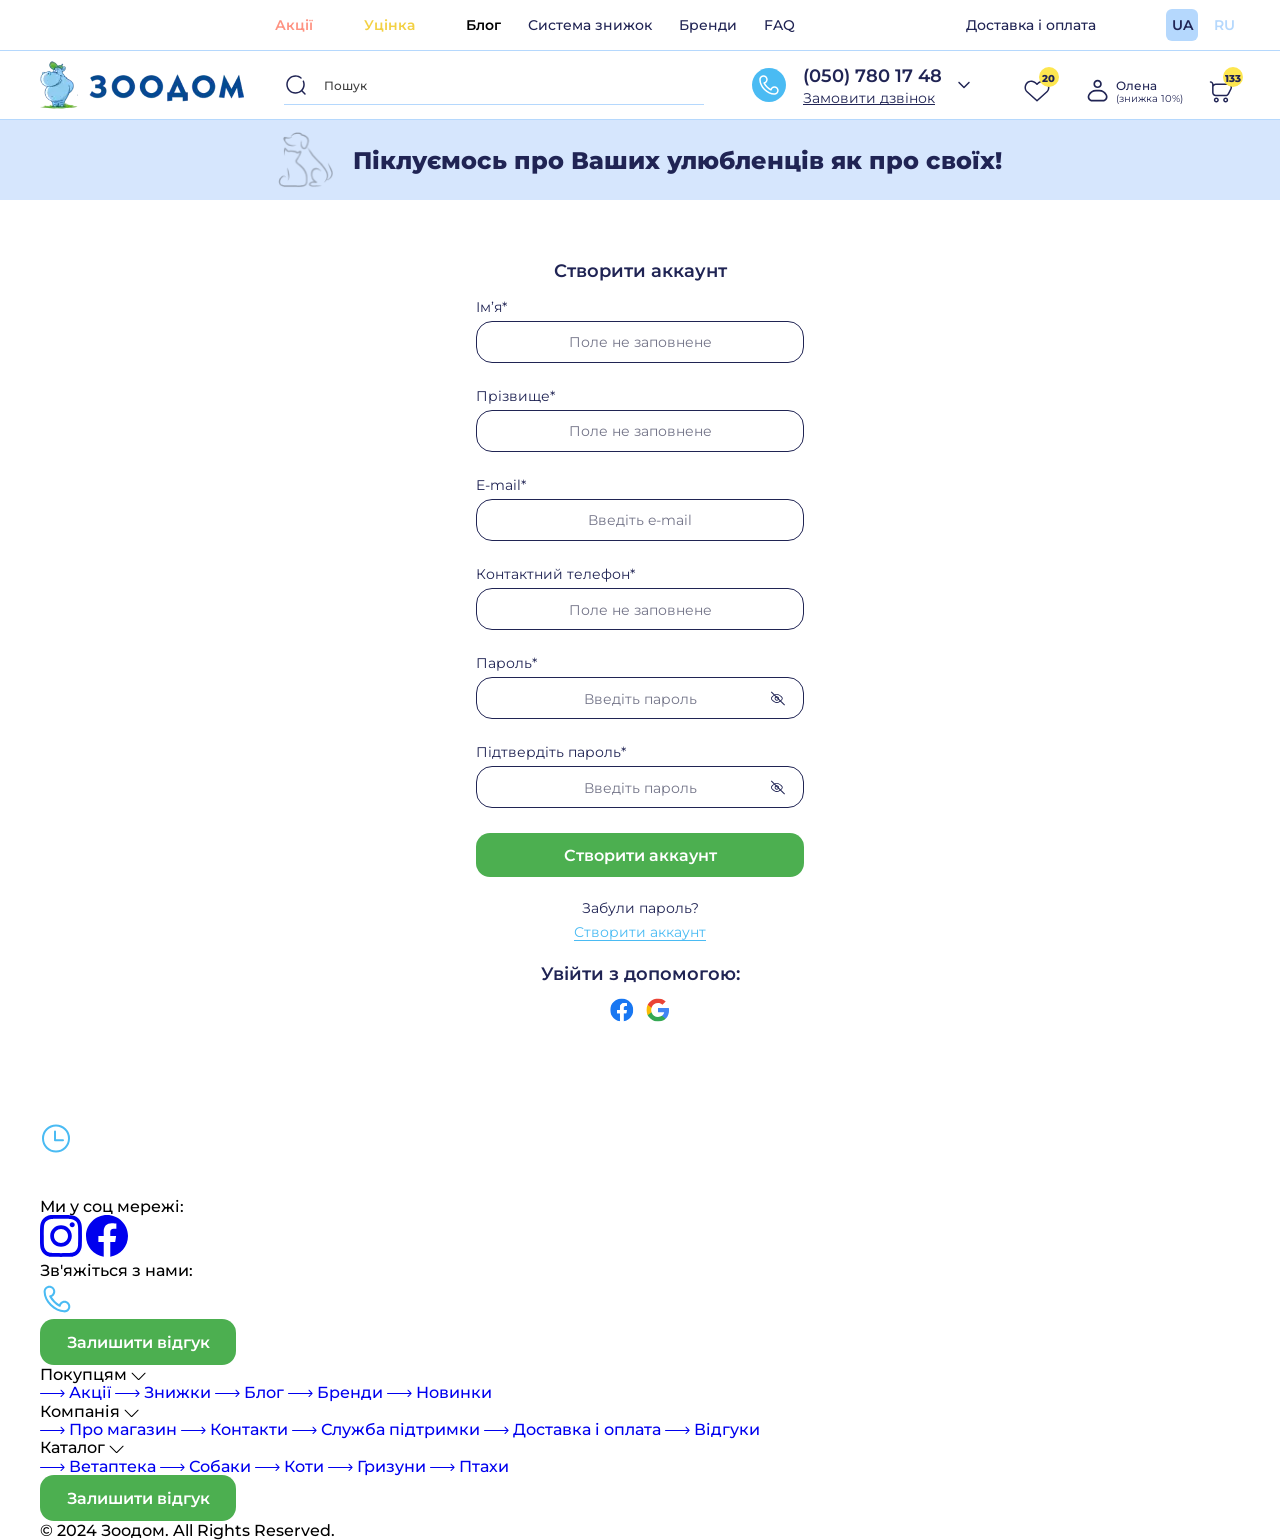
==== register.html @ b808e37b "liupki" ====
<!doctype html>
<html lang="uk">
<head>
    <meta charset="utf-8">
    <title>Zoodom</title>
    <meta name="description" content="">
    <meta name="viewport" content="width=device-width, initial-scale=1.0, maximum-scale=1.0, user-scalable=no">
    <!--swiper-->
    <link rel="stylesheet" href="js/modules/swiper.min.css">
    <!-- fonts -->
    <link rel="stylesheet" href="css/fonts.css">
    <!-- global-->
    <link rel="stylesheet" href="css/global.css">
    <!-- main -->
    <link rel="stylesheet" href="css/main.css">
    <!-- header -->
    <link rel="stylesheet" href="css/header.css">
    <!-- footer -->
    <link rel="stylesheet" href="css/footer.css">
    <!-- footer -->
    <link rel="stylesheet" href="css/modal.css">
</head>
<body>
    <!-- Header Start-->
<header class="header js-header">
    <div class="container">
        <!-- Header top Start-->
        <div class="header__top">
            <div class="header__links">
                <a href="#!" class="link-icon link-icon--red">
                    <span class="link-icon__icon">
                        <img src="/images/empty.gif" data-src="images/icons/percentage.svg" alt="percentage" width="28" height="28" class="lazy">
                    </span>
                    <span class="link-icon__text">Акції</span>
                </a>
                <a href="#!" class="link-icon link-icon--yellow">
                    <span class="link-icon__icon">
                        <img src="/images/empty.gif" data-src="images/icons/free-icon.svg" alt="free-icon" width="28" height="28" class="lazy">
                    </span>
                    <span class="link-icon__text">Уцінка</span>
                </a>
                <a href="#!" class="link-icon link-icon--black">
                    <span class="link-icon__icon">
                        <img src="/images/empty.gif" data-src="images/icons/edit.svg" alt="edit" width="28" height="28" class="lazy">
                    </span>
                    <span class="link-icon__text">Блог</span>
                </a>
                <a href="#!" class="simple-link simple-link--dark-def">
                    <span class="simple-link__text">Система знижок</span>
                </a>
                <a href="#!" class="simple-link simple-link--dark-def">
                    <span class="simple-link__text">Бренди</span>
                </a>
                <a href="#!" class="simple-link simple-link--dark-def">
                    <span class="simple-link__text">FAQ</span>
                </a>
            </div>
            <div class="header__top-right">
                <a href="#!" class="simple-link simple-link--dark-def">
                    <span class="simple-link__text">Доставка і оплата</span>
                </a>
                <div class="lang-block">
                    <a class="lang-block__link is-current">UA</a>
                    <a href="#!" class="lang-block__link">RU</a>
                </div>
            </div>
        </div>
        <!-- Header body start-->
        <div class="header__body">
            <a class="logo logo--header">
                <img src="images/icons/logo.webp" alt="logo" width="204" height="50">
            </a>
            <div class="search-block js-search-block">
                <div class="search-block__body">
                    <label class="search-block__icon" for="search">
                        <img src="images/icons/search.svg" alt="search" width="24" height="24">
                    </label>
                    <input type="search" name="search" id="search" placeholder="Пошук" class="search-block__input js-search-input" autocomplete="off">
                    <div class="search-block__line"></div>
                    <button class="search-block__close js-search-clear">
                        <svg width="25" height="24" viewBox="0 0 25 24"  xmlns="http://www.w3.org/2000/svg">
                            <path fill-rule="evenodd" clip-rule="evenodd" d="M7.41996 17.1836C7.2247 16.9884 7.2247 16.6718 7.41996 16.4765L17.3195 6.57703C17.5147 6.38177 17.8313 6.38177 18.0266 6.57703C18.2218 6.77229 18.2218 7.08887 18.0266 7.28414L8.12707 17.1836C7.9318 17.3789 7.61522 17.3789 7.41996 17.1836Z" />
                            <path fill-rule="evenodd" clip-rule="evenodd" d="M7.41988 6.4766C7.61515 6.28134 7.93173 6.28134 8.12699 6.4766L18.0265 16.3761C18.2217 16.5714 18.2217 16.8879 18.0265 17.0832C17.8312 17.2785 17.5146 17.2785 17.3194 17.0832L7.41988 7.18371C7.22462 6.98844 7.22462 6.67186 7.41988 6.4766Z" />
                        </svg>
                    </button>
                </div>
                <div class="search-dropdown js-hover-dropdown" data-id="drop-search">
                    <div class="search-dropdown__body">
                        <button class="search-dropdown__close js-drop-close">
                            <svg width="25" height="24" viewBox="0 0 25 24"  xmlns="http://www.w3.org/2000/svg">
                                <path fill-rule="evenodd" clip-rule="evenodd" d="M7.41996 17.1836C7.2247 16.9884 7.2247 16.6718 7.41996 16.4765L17.3195 6.57703C17.5147 6.38177 17.8313 6.38177 18.0266 6.57703C18.2218 6.77229 18.2218 7.08887 18.0266 7.28414L8.12707 17.1836C7.9318 17.3789 7.61522 17.3789 7.41996 17.1836Z" />
                                <path fill-rule="evenodd" clip-rule="evenodd" d="M7.41988 6.4766C7.61515 6.28134 7.93173 6.28134 8.12699 6.4766L18.0265 16.3761C18.2217 16.5714 18.2217 16.8879 18.0265 17.0832C17.8312 17.2785 17.5146 17.2785 17.3194 17.0832L7.41988 7.18371C7.22462 6.98844 7.22462 6.67186 7.41988 6.4766Z" />
                            </svg>
                        </button>
                        <div class="search-dropdown__top">
                            Пошук
                        </div>
                        <div class="search-block__body">
                            <label class="search-block__icon" for="search">
                                <img src="images/icons/search.svg" alt="search" width="24" height="24">
                            </label>
                            <input type="search" name="search" id="search2" placeholder="Пошук" class="search-block__input js-search-input" autocomplete="off">
                            <div class="search-block__line"></div>
                            <button class="search-block__close js-search-clear">
                                <svg width="25" height="24" viewBox="0 0 25 24"  xmlns="http://www.w3.org/2000/svg">
                                    <path fill-rule="evenodd" clip-rule="evenodd" d="M7.41996 17.1836C7.2247 16.9884 7.2247 16.6718 7.41996 16.4765L17.3195 6.57703C17.5147 6.38177 17.8313 6.38177 18.0266 6.57703C18.2218 6.77229 18.2218 7.08887 18.0266 7.28414L8.12707 17.1836C7.9318 17.3789 7.61522 17.3789 7.41996 17.1836Z" />
                                    <path fill-rule="evenodd" clip-rule="evenodd" d="M7.41988 6.4766C7.61515 6.28134 7.93173 6.28134 8.12699 6.4766L18.0265 16.3761C18.2217 16.5714 18.2217 16.8879 18.0265 17.0832C17.8312 17.2785 17.5146 17.2785 17.3194 17.0832L7.41988 7.18371C7.22462 6.98844 7.22462 6.67186 7.41988 6.4766Z" />
                                </svg>
                            </button>
                        </div>
                        <div class="search-dropdown__result js-search-result">

                        </div>
                        <div class="empty-search js-search-empty">
                            <div class="empty-search__error">
                                За Вашим запитом нічого не знайдено! Перевірте правильність написання і спробуйте ще раз
                            </div>
                            <div class="empty-search__title">
                                Більш ніж 180 000 товарів
                            </div>
                            <div class="empty-search__bottom">
                                <div class="empty-search__sub-title">Популярні категорії</div>
                                <div class="empty-search__list">
                                    <a href="#!" class="srch-link">
                                        <span class="srch-link__icon">
                                            <svg width="34" height="8" viewBox="0 0 34 8"  xmlns="http://www.w3.org/2000/svg">
                                                <path fill-rule="evenodd" clip-rule="evenodd" d="M29.945 0.464806L33.127 3.64679C33.3223 3.84205 33.3223 4.15863 33.127 4.35389L29.945 7.53587C29.7497 7.73114 29.4332 7.73114 29.2379 7.53587C29.0426 7.34061 29.0426 7.02403 29.2379 6.82877L31.5663 4.50034H0.773438V3.50034H31.5663L29.2379 1.17191C29.0426 0.976651 29.0426 0.660068 29.2379 0.464806C29.4332 0.269544 29.7497 0.269544 29.945 0.464806Z" />
                                            </svg>
                                        </span>
                                        <span class="srch-link__text">Лежаки</span>
                                    </a>
                                    <a href="#!" class="srch-link">
                                        <span class="srch-link__icon">
                                            <svg width="34" height="8" viewBox="0 0 34 8"  xmlns="http://www.w3.org/2000/svg">
                                                <path fill-rule="evenodd" clip-rule="evenodd" d="M29.945 0.464806L33.127 3.64679C33.3223 3.84205 33.3223 4.15863 33.127 4.35389L29.945 7.53587C29.7497 7.73114 29.4332 7.73114 29.2379 7.53587C29.0426 7.34061 29.0426 7.02403 29.2379 6.82877L31.5663 4.50034H0.773438V3.50034H31.5663L29.2379 1.17191C29.0426 0.976651 29.0426 0.660068 29.2379 0.464806C29.4332 0.269544 29.7497 0.269544 29.945 0.464806Z" />
                                            </svg>
                                        </span>
                                        <span class="srch-link__text">Лежаки, матрасы, коврики и домики для собак</span>
                                    </a>
                                    <a href="#!" class="srch-link">
                                        <span class="srch-link__icon">
                                            <svg width="34" height="8" viewBox="0 0 34 8"  xmlns="http://www.w3.org/2000/svg">
                                                <path fill-rule="evenodd" clip-rule="evenodd" d="M29.945 0.464806L33.127 3.64679C33.3223 3.84205 33.3223 4.15863 33.127 4.35389L29.945 7.53587C29.7497 7.73114 29.4332 7.73114 29.2379 7.53587C29.0426 7.34061 29.0426 7.02403 29.2379 6.82877L31.5663 4.50034H0.773438V3.50034H31.5663L29.2379 1.17191C29.0426 0.976651 29.0426 0.660068 29.2379 0.464806C29.4332 0.269544 29.7497 0.269544 29.945 0.464806Z" />
                                            </svg>
                                        </span>
                                        <span class="srch-link__text">Килимки</span>
                                    </a>
                                    <a href="#!" class="srch-link">
                                        <span class="srch-link__icon">
                                            <svg width="34" height="8" viewBox="0 0 34 8"  xmlns="http://www.w3.org/2000/svg">
                                                <path fill-rule="evenodd" clip-rule="evenodd" d="M29.945 0.464806L33.127 3.64679C33.3223 3.84205 33.3223 4.15863 33.127 4.35389L29.945 7.53587C29.7497 7.73114 29.4332 7.73114 29.2379 7.53587C29.0426 7.34061 29.0426 7.02403 29.2379 6.82877L31.5663 4.50034H0.773438V3.50034H31.5663L29.2379 1.17191C29.0426 0.976651 29.0426 0.660068 29.2379 0.464806C29.4332 0.269544 29.7497 0.269544 29.945 0.464806Z" />
                                            </svg>
                                        </span>
                                        <span class="srch-link__text">Будиночки для собак</span>
                                    </a>
                                </div>
                            </div>
                        </div>
                    </div>
                </div>
            </div>
            <button class="count-link count-link--mob js-trigger-drop" data-id="drop-search">
                <span class="count-link__icon">
                    <svg width="24" height="24" viewBox="0 0 24 24" xmlns="http://www.w3.org/2000/svg">
                        <path fill-rule="evenodd" clip-rule="evenodd" d="M11.5195 3.75C7.22874 3.75 3.75024 7.22877 3.75024 11.5202C3.75024 15.8117 7.22874 19.2905 11.5195 19.2905C15.8103 19.2905 19.2887 15.8117 19.2887 11.5202C19.2887 10.4406 19.069 9.41429 18.6726 8.482C18.5105 8.10082 18.6881 7.66041 19.0693 7.49832C19.4505 7.33623 19.8909 7.51384 20.053 7.89503C20.5269 9.00957 20.7887 10.2353 20.7887 11.5202C20.7887 13.8096 19.9589 15.9052 18.5837 17.5225L21.5306 20.4697C21.8235 20.7626 21.8235 21.2375 21.5305 21.5304C21.2376 21.8232 20.7628 21.8232 20.4699 21.5303L17.5233 18.5834C15.9059 19.9598 13.8097 20.7905 11.5195 20.7905C6.40015 20.7905 2.25024 16.64 2.25024 11.5202C2.25024 6.40051 6.40015 2.25 11.5195 2.25C13.7918 2.25 15.8748 3.06868 17.4869 4.42634C17.8037 4.69316 17.8443 5.1663 17.5774 5.48313C17.3106 5.79995 16.8375 5.84049 16.5206 5.57366C15.1689 4.43524 13.4252 3.75 11.5195 3.75Z"/>
                    </svg>
                </span>
            </button>
            <div class="phone-block">
                <div class="phone-block__body js-trigger-drop" data-id="call">
                    <div class="phone-block__icon">
                        <img src="images/icons/phone-icon.svg" alt="phone" width="34" height="34">
                    </div>
                    <div class="phone-block__right">
                        <a href="tel:0507801748" class="phone-block__numb">(050) 780 17 48</a>
                        <button class="simple-link simple-link--dark-sec">
                            <span class="simple-link__text">Замовити  дзвінок</span>
                        </button>
                    </div>
                    <div class="phone-block__arrow">
                        <img src="images/icons/chevron.svg" alt="phone" width="24" height="24">
                    </div>
                </div>
                <button class="count-link count-link--mob js-trigger-drop" data-id="call">
                    <span class="count-link__icon">
                         <svg width="25" height="25" viewBox="0 0 25 25" xmlns="http://www.w3.org/2000/svg">
                        <path fill-rule="evenodd" clip-rule="evenodd" d="M8.55009 4.92235C7.47612 3.8488 5.73476 3.8488 4.6608 4.92235C4.05189 5.53102 3.78794 6.35317 3.87002 7.14958C3.87251 7.17371 3.87383 7.19795 3.87396 7.22221C3.8898 10.0118 5.37049 13.4063 8.19633 16.231C11.0222 19.0557 14.4181 20.536 17.2091 20.5518C17.2333 20.552 17.2575 20.5533 17.2816 20.5558C18.0787 20.6378 18.9013 20.3739 19.5102 19.7652C20.584 18.6918 20.584 16.9516 19.5102 15.8782C18.4363 14.8047 16.6949 14.8047 15.621 15.8782C15.1947 16.3043 14.9385 16.8333 14.8503 17.3848C14.8119 17.6247 14.6598 17.8311 14.442 17.9387C14.2242 18.0463 13.9678 18.0418 13.754 17.9266C12.3098 17.1485 10.8986 16.1054 9.61075 14.818C8.32286 13.5306 7.27928 12.12 6.50088 10.6763C6.38557 10.4624 6.38101 10.206 6.48863 9.98813C6.59625 9.7703 6.80273 9.61811 7.04265 9.57975C7.59457 9.49152 8.12388 9.23534 8.55009 8.80929C9.62389 7.73591 9.62389 5.99573 8.55009 4.92235ZM3.60034 3.86148C5.26005 2.20242 7.95084 2.20242 9.61054 3.86148C11.2704 5.5207 11.2704 8.21094 9.61054 9.87016C9.21852 10.262 8.76825 10.5616 8.28754 10.7685C8.92991 11.8022 9.72696 12.8132 10.6712 13.7571C11.6156 14.7012 12.6273 15.498 13.6616 16.1403C13.8686 15.6596 14.1684 15.2093 14.5605 14.8174C16.2202 13.1583 18.911 13.1583 20.5707 14.8174C22.2306 16.4766 22.2306 19.1668 20.5707 20.826C19.6385 21.7578 18.3803 22.1659 17.1652 22.0515C13.9017 22.0209 10.1625 20.3173 7.13588 17.2919C4.10931 14.2665 2.40487 10.5287 2.37425 7.26611C2.25982 6.05118 2.66817 4.79329 3.60034 3.86148Z"/>
                    </svg>
                    </span>
                </button>
                <div class="call-dropdown js-hover-dropdown" data-id="call">
                    <div class="call-dropdown__body">
                        <button class="call-dropdown__close js-drop-close">
                            <svg width="25" height="24" viewBox="0 0 25 24"  xmlns="http://www.w3.org/2000/svg">
                                <path fill-rule="evenodd" clip-rule="evenodd" d="M7.41996 17.1836C7.2247 16.9884 7.2247 16.6718 7.41996 16.4765L17.3195 6.57703C17.5147 6.38177 17.8313 6.38177 18.0266 6.57703C18.2218 6.77229 18.2218 7.08887 18.0266 7.28414L8.12707 17.1836C7.9318 17.3789 7.61522 17.3789 7.41996 17.1836Z" />
                                <path fill-rule="evenodd" clip-rule="evenodd" d="M7.41988 6.4766C7.61515 6.28134 7.93173 6.28134 8.12699 6.4766L18.0265 16.3761C18.2217 16.5714 18.2217 16.8879 18.0265 17.0832C17.8312 17.2785 17.5146 17.2785 17.3194 17.0832L7.41988 7.18371C7.22462 6.98844 7.22462 6.67186 7.41988 6.4766Z" />
                            </svg>
                        </button>
                        <div class="call-dropdown__phones-title">Консультація менеджерів</div>
                        <div class="call-dropdown__phones">
                            <a href="tel:0638649920">(050) 780 17 48</a>
                            <a href="tel:0638649920">(063) 864 99 20</a>
                            <a href="tel:0974348810">(097) 434 88 10</a>
                            <a href="tel:0953429962">(095) 342 99 62</a>
                        </div>
                        <button class="phone-link">
                            <span class="phone-link__icon">
                                <img src="images/empty.gif" data-src="images/icons/call.svg" alt="phone" width="24" height="24" class="lazy">
                            </span>
                            <span class="phone-link__text">Замовити  дзвінок</span>
                        </button>
                        <div class="chat-block">
                            <div class="chat-block__title">Он-лайн чат</div>
                            <div class="chat-block__list">
                                <a href="#!" class="chat-link" target="_blank">
                                    <img src="images/icons/viber.svg" alt="logo" width="40" height="40">
                                </a>
                                <a href="#!" class="chat-link" target="_blank">
                                    <img src="images/icons/telega.svg" alt="logo" width="40" height="40">
                                </a>
                                <a href="#!" class="chat-link" target="_blank">
                                    <img src="images/icons/message.svg" alt="logo" width="40" height="40">
                                </a>
                                <a href="#!" class="chat-link" target="_blank">
                                    <img src="images/icons/insta2.svg" alt="logo" width="40" height="40">
                                </a>
                                <a href="#!" class="chat-link" target="_blank">
                                    <img src="images/icons/chat.svg" alt="logo" width="40" height="40">
                                </a>
                            </div>
                        </div>
                        <div class="map-way">
                            <div class="map-way__left">
                                <img src="images/icons/point.svg" alt="logo" width="26" height="26">
                                <div class="map-way__text">Карта проїзду:</div>
                            </div>
                            <div class="map-way__links">
                                <a href="#!" target="_blank">
                                    <svg width="37" height="36" viewBox="0 0 37 36"  xmlns="http://www.w3.org/2000/svg">
                                        <path fill-rule="evenodd" clip-rule="evenodd" d="M17.6069 8.16634C17.6069 6.87768 18.6516 5.83301 19.9403 5.83301C21.2289 5.83301 22.2736 6.87768 22.2736 8.16634C22.2736 9.45501 21.2289 10.4997 19.9403 10.4997C18.6516 10.4997 17.6069 9.45501 17.6069 8.16634Z" />
                                        <path fill-rule="evenodd" clip-rule="evenodd" d="M17.1402 22.4004C17.6556 22.787 17.7601 23.5183 17.3735 24.0337L13.8735 28.7004C13.4869 29.2159 12.7556 29.3203 12.2402 28.9337C11.7247 28.5471 11.6202 27.8159 12.0068 27.3004L15.5068 22.6337C15.8934 22.1183 16.6247 22.0138 17.1402 22.4004Z" />
                                        <path fill-rule="evenodd" clip-rule="evenodd" d="M18.9651 11.6821C19.6007 11.788 20.03 12.3891 19.9241 13.0247L18.8561 19.4324L21.9316 22.5079C22.0202 22.5966 22.094 22.699 22.1501 22.8111L24.4835 27.4778C24.7716 28.0541 24.538 28.7549 23.9617 29.043C23.3854 29.3312 22.6846 29.0976 22.3965 28.5213L20.1478 24.024L16.7817 20.6578C16.5152 20.3914 16.3939 20.0127 16.4558 19.6411L17.6225 12.6411C17.7284 12.0055 18.3295 11.5761 18.9651 11.6821Z" />
                                        <path fill-rule="evenodd" clip-rule="evenodd" d="M18.4903 11.7019C18.8878 11.6025 19.3084 11.7189 19.5982 12.0087L22.9034 15.314L26.1422 16.3936C26.7534 16.5973 27.0838 17.258 26.88 17.8693C26.6763 18.4806 26.0156 18.8109 25.4043 18.6071L21.9043 17.4405C21.7325 17.3832 21.5763 17.2867 21.4483 17.1586L18.4154 14.1257L14.8271 15.0228L12.744 18.1475C12.3866 18.6836 11.6622 18.8285 11.1261 18.4711C10.59 18.1137 10.4451 17.3893 10.8025 16.8532L13.1358 13.3532C13.2968 13.1117 13.542 12.9389 13.8236 12.8685L18.4903 11.7019Z" />
                                    </svg>
                                </a>
                                <a href="#!" target="_blank">
                                    <svg width="37" height="36" viewBox="0 0 37 36"  xmlns="http://www.w3.org/2000/svg">
                                        <path d="M34.5234 15.75H30.4889L24.3984 9.65954C24.1903 9.4497 23.9425 9.28333 23.6694 9.17011C23.3964 9.05689 23.1036 8.99907 22.808 9.00001H7.00031C6.63074 9.0007 6.26703 9.0924 5.94132 9.26703C5.61561 9.44166 5.33792 9.69383 5.13281 10.0013L0.961875 16.2506C0.839323 16.4358 0.773804 16.6529 0.773438 16.875L0.773438 23.625C0.773438 24.2217 1.01049 24.794 1.43245 25.216C1.8544 25.638 2.4267 25.875 3.02344 25.875H5.41406C5.6619 26.843 6.22485 27.7009 7.01416 28.3136C7.80347 28.9263 8.77425 29.2588 9.77344 29.2588C10.7726 29.2588 11.7434 28.9263 12.5327 28.3136C13.322 27.7009 13.885 26.843 14.1328 25.875H23.4141C23.6619 26.843 24.2248 27.7009 25.0142 28.3136C25.8035 28.9263 26.7742 29.2588 27.7734 29.2588C28.7726 29.2588 29.7434 28.9263 30.5327 28.3136C31.322 27.7009 31.885 26.843 32.1328 25.875H34.5234C35.1202 25.875 35.6925 25.638 36.1144 25.216C36.5364 24.794 36.7734 24.2217 36.7734 23.625V18C36.7734 17.4033 36.5364 16.831 36.1144 16.409C35.6925 15.9871 35.1202 15.75 34.5234 15.75ZM7.00031 11.25H22.808L27.308 15.75H4.00781L7.00031 11.25ZM9.77344 27C9.32843 27 8.89342 26.8681 8.5234 26.6208C8.15339 26.3736 7.86501 26.0222 7.69471 25.611C7.52441 25.1999 7.47985 24.7475 7.56667 24.3111C7.65349 23.8746 7.86778 23.4737 8.18245 23.159C8.49712 22.8444 8.89803 22.6301 9.33448 22.5432C9.77094 22.4564 10.2233 22.501 10.6345 22.6713C11.0456 22.8416 11.397 23.13 11.6442 23.5C11.8915 23.87 12.0234 24.305 12.0234 24.75C12.0234 25.3467 11.7864 25.919 11.3644 26.341C10.9425 26.763 10.3702 27 9.77344 27ZM27.7734 27C27.3284 27 26.8934 26.8681 26.5234 26.6208C26.1534 26.3736 25.865 26.0222 25.6947 25.611C25.5244 25.1999 25.4799 24.7475 25.5667 24.3111C25.6535 23.8746 25.8678 23.4737 26.1824 23.159C26.4971 22.8444 26.898 22.6301 27.3345 22.5432C27.7709 22.4564 28.2233 22.501 28.6345 22.6713C29.0456 22.8416 29.397 23.13 29.6442 23.5C29.8915 23.87 30.0234 24.305 30.0234 24.75C30.0234 25.3467 29.7864 25.919 29.3644 26.341C28.9425 26.763 28.3702 27 27.7734 27ZM34.5234 23.625H32.1328C31.885 22.657 31.322 21.7991 30.5327 21.1864C29.7434 20.5737 28.7726 20.2412 27.7734 20.2412C26.7742 20.2412 25.8035 20.5737 25.0142 21.1864C24.2248 21.7991 23.6619 22.657 23.4141 23.625H14.1328C13.885 22.657 13.322 21.7991 12.5327 21.1864C11.7434 20.5737 10.7726 20.2412 9.77344 20.2412C8.77425 20.2412 7.80347 20.5737 7.01416 21.1864C6.22485 21.7991 5.6619 22.657 5.41406 23.625H3.02344V18H34.5234V23.625Z" />
                                    </svg>

                                </a>
                            </div>
                        </div>
                        <div class="schedule schedule--sec">
                            <div class="schedule__title">Ми працюємо:</div>
                            <div class="schedule__body-wrap">
                                <div class="schedule__icon">
                                    <img src="images/icons/clock.svg" alt="logo" width="24" height="24">
                                </div>
                                <div class="schedule__body">
                                    <div class="schedule__item">
                                        <span>Пн-Пт</span>
                                        <span>9:00 - 18:00</span>
                                    </div>
                                    <div class="schedule__item">
                                        <span>Сб</span>
                                        <span>10:00 -  17:00</span>
                                    </div>
                                    <div class="schedule__bottom">(тільки колл-центр)</div>
                                </div>
                            </div>
                        </div>
                        <a href="mailto:z_dom@gmail.com" class="mail-link">
                            <span class="mail-link__icon">
                                <svg width="33" height="32" viewBox="0 0 33 32"  xmlns="http://www.w3.org/2000/svg">
                                    <path fill-rule="evenodd" clip-rule="evenodd" d="M2.34961 23.7786V8.83327C2.34961 6.97833 3.85333 5.47461 5.70827 5.47461H27.4469C29.3018 5.47461 30.8055 6.97834 30.8055 8.83327V23.7786C30.8055 25.6335 29.3018 27.1372 27.4469 27.1372H5.70827C3.85333 27.1372 2.34961 25.6335 2.34961 23.7786ZM4.34961 8.83327V23.7786C4.34961 24.5289 4.9579 25.1372 5.70827 25.1372H27.4469C28.1972 25.1372 28.8055 24.5289 28.8055 23.7786V8.83327C28.8055 8.08291 28.1972 7.47461 27.4469 7.47461H5.70827C4.9579 7.47461 4.34961 8.0829 4.34961 8.83327Z" />
                                    <path fill-rule="evenodd" clip-rule="evenodd" d="M16.0229 17.1383L3.79492 8.98637L4.90432 7.32227L16.5776 15.1044L28.2509 7.32227L29.3603 8.98637L17.1323 17.1383C16.7964 17.3623 16.3588 17.3623 16.0229 17.1383Z" />
                                </svg>
                            </span>
                            <span class="mail-link__text">z_dom@gmail.com</span>
                        </a>
                    </div>
                </div>
            </div>
            <div class="header__log">
                <a href="#!" class="count-link count-link--desk" data-id-modal="basket-popup">
                    <span class="count-link__numb">20</span>
                    <span class="count-link__icon">
                        <svg width="29" height="28" viewBox="0 0 29 28" xmlns="http://www.w3.org/2000/svg">
                            <path fill-rule="evenodd" clip-rule="evenodd" d="M4.55638 14.2293L14.0075 22.79L23.4586 14.2293C25.7806 11.8928 25.2687 8.42614 23.2638 6.4273C22.2775 5.44399 20.9643 4.8625 19.5063 4.96591C18.0482 5.06931 16.3316 5.86672 14.57 7.8641C14.4276 8.02553 14.2227 8.118 14.0075 8.118C13.7922 8.118 13.5874 8.02553 13.445 7.8641C11.6834 5.86682 9.9642 5.06666 8.50247 4.96074C7.04075 4.85483 5.72433 5.43396 4.7365 6.41483C2.73013 8.40705 2.21477 11.8733 4.55638 14.2293ZM14.0075 6.26887C12.2272 4.46776 10.3741 3.59242 8.61087 3.46467C6.66108 3.32339 4.93337 4.10548 3.6796 5.35042C1.20636 7.80623 0.44678 12.241 3.50841 15.3026C3.51714 15.3114 3.52609 15.3199 3.53524 15.3282L13.504 24.3578C13.7897 24.6167 14.2252 24.6167 14.511 24.3578L24.4797 15.3282C24.4889 15.3199 24.4978 15.3114 24.5065 15.3026C27.5516 12.2576 26.7885 7.82321 24.3229 5.36504C23.0721 4.11803 21.348 3.33152 19.4001 3.46966C17.6387 3.59458 15.7874 4.46819 14.0075 6.26887Z" />
                        </svg>
                    </span>
                </a>
                <div class="log-item">
                    <div class="log-item__body-wrap" >
                        <span class="log-item__icon js-trigger-drop" data-id="acc-menu">
                            <svg width="25" height="25" viewBox="0 0 25 25"  xmlns="http://www.w3.org/2000/svg">
                                <path fill-rule="evenodd" clip-rule="evenodd" d="M8.40297 6.16016C8.40297 4.08909 10.0819 2.41016 12.153 2.41016C14.224 2.41016 15.903 4.08909 15.903 6.16016C15.903 8.23122 14.224 9.91016 12.153 9.91016C10.0819 9.91016 8.40297 8.23122 8.40297 6.16016ZM12.153 3.91016C10.9103 3.91016 9.90297 4.91752 9.90297 6.16016C9.90297 7.4028 10.9103 8.41016 12.153 8.41016C13.3956 8.41016 14.403 7.4028 14.403 6.16016C14.403 4.91752 13.3956 3.91016 12.153 3.91016ZM3.63602 15.9766C4.87019 13.1998 7.62395 11.4102 10.6627 11.4102H13.6432C16.682 11.4102 19.4358 13.1998 20.6699 15.9766C21.9101 18.7671 19.8675 21.9102 16.8139 21.9102H7.49206C4.43842 21.9102 2.39582 18.7671 3.63602 15.9766ZM10.6627 12.9102C8.21674 12.9102 6.00016 14.3507 5.00674 16.5858C4.2074 18.3844 5.52391 20.4102 7.49206 20.4102H16.8139C18.782 20.4102 20.0985 18.3844 19.2992 16.5858C18.3058 14.3507 16.0892 12.9102 13.6432 12.9102H10.6627Z" />
                            </svg>
                        </span>
                        <span class="log-item__body">
                            <span class="log-item__name">Олена</span>
                             <span class="log-item__sub">(знижка 10%)</span>
                        </span>
                    </div>
                    <div class="acc-menu js-hover-dropdown" data-id="acc-menu">
                        <div class="acc-menu__body">
                            <button class="acc-menu__close js-drop-close">
                                <svg width="25" height="24" viewBox="0 0 25 24"  xmlns="http://www.w3.org/2000/svg">
                                    <path fill-rule="evenodd" clip-rule="evenodd" d="M7.41996 17.1836C7.2247 16.9884 7.2247 16.6718 7.41996 16.4765L17.3195 6.57703C17.5147 6.38177 17.8313 6.38177 18.0266 6.57703C18.2218 6.77229 18.2218 7.08887 18.0266 7.28414L8.12707 17.1836C7.9318 17.3789 7.61522 17.3789 7.41996 17.1836Z" />
                                    <path fill-rule="evenodd" clip-rule="evenodd" d="M7.41988 6.4766C7.61515 6.28134 7.93173 6.28134 8.12699 6.4766L18.0265 16.3761C18.2217 16.5714 18.2217 16.8879 18.0265 17.0832C17.8312 17.2785 17.5146 17.2785 17.3194 17.0832L7.41988 7.18371C7.22462 6.98844 7.22462 6.67186 7.41988 6.4766Z" />
                                </svg>
                            </button>
                            <button class="acc-link" data-id-modal="modal-1">
                                <span class="acc-link__icon">
                                    <img src="images/icons/user2.svg" alt="logo" width="20" height="20">
                                </span>
                                <span class="acc-link__text">Особисті данні</span>
                            </button>
                            <button class="acc-link" data-id-modal="empty-popup">
                                <span class="acc-link__icon">
                                    <img src="images/icons/orders.svg" alt="logo" width="20" height="20">
                                </span>
                                <span class="acc-link__text">Мої замовлення</span>
                            </button>
                            <a href="#!" class="acc-link">
                                <span class="acc-link__icon">
                                    <img src="images/icons/cart3.svg" alt="logo" width="20" height="20">
                                </span>
                                <span class="acc-link__text">Купували раніше</span>
                            </a>
                            <a href="#!" class="acc-link">
                                <span class="acc-link__icon">
                                    <img src="images/icons/like3.svg" alt="logo" width="20" height="20">
                                </span>
                                <span class="acc-link__text">Вибране</span>
                            </a>
                            <a href="#!" class="acc-link">
                                <span class="acc-link__icon">
                                    <img src="images/icons/percentage2.svg" alt="logo" width="20" height="20">
                                </span>
                                <span class="acc-link__text">Мої знижки</span>
                            </a>
                            <a href="#!" class="acc-link">
                                <span class="acc-link__icon">
                                    <img src="images/icons/pets.svg" alt="logo" width="20" height="20">
                                </span>
                                <span class="acc-link__text">Мої улюбленці</span>
                            </a>
                            <a href="#!" class="acc-link">
                                <span class="acc-link__icon">
                                    <img src="images/icons/home.svg" alt="logo" width="20" height="20">
                                </span>
                                <span class="acc-link__text">Моя адреса</span>
                            </a>
                            <a href="#!" class="acc-link">
                                <span class="acc-link__icon">
                                    <img src="images/icons/revs.svg" alt="logo" width="20" height="20">
                                </span>
                                <span class="acc-link__text">Мої відгуки</span>
                            </a>
                            <a href="#!" class="acc-link">
                                <span class="acc-link__icon">
                                    <img src="images/icons/quit.svg" alt="logo" width="20" height="20">
                                </span>
                                <span class="acc-link__text">Вихід</span>
                            </a>

                        </div>
                    </div>
                </div>
                <button class="count-link" data-id-modal="basket-popup">
                    <span class="count-link__numb">133</span>
                    <span class="count-link__icon">
                       <svg width="28" height="29" viewBox="0 0 28 29" xmlns="http://www.w3.org/2000/svg">
                            <path fill-rule="evenodd" clip-rule="evenodd" d="M9.3335 22.1143C8.78121 22.1143 8.3335 22.562 8.3335 23.1143C8.3335 23.6665 8.78121 24.1143 9.3335 24.1143C9.88578 24.1143 10.3335 23.6665 10.3335 23.1143C10.3335 22.562 9.88578 22.1143 9.3335 22.1143ZM6.8335 23.1143C6.8335 21.7335 7.95278 20.6143 9.3335 20.6143C10.7142 20.6143 11.8335 21.7335 11.8335 23.1143C11.8335 24.495 10.7142 25.6143 9.3335 25.6143C7.95278 25.6143 6.8335 24.495 6.8335 23.1143ZM18.6668 22.1143C18.1145 22.1143 17.6668 22.562 17.6668 23.1143C17.6668 23.6665 18.1145 24.1143 18.6668 24.1143C19.2191 24.1143 19.6668 23.6665 19.6668 23.1143C19.6668 22.562 19.2191 22.1143 18.6668 22.1143ZM16.1668 23.1143C16.1668 21.7335 17.2861 20.6143 18.6668 20.6143C20.0475 20.6143 21.1668 21.7335 21.1668 23.1143C21.1668 24.495 20.0475 25.6143 18.6668 25.6143C17.2861 25.6143 16.1668 24.495 16.1668 23.1143Z"/>
                            <path fill-rule="evenodd" clip-rule="evenodd" d="M2.75 5.03027C2.75 4.61606 3.08579 4.28027 3.5 4.28027C5.20279 4.28027 6.58319 5.66058 6.58333 7.36333C7.21008 6.89257 7.98913 6.61361 8.83333 6.61361H21.3373C24.1426 6.61361 25.9546 9.58093 24.6733 12.0764L22.0633 17.1598C21.4211 18.4105 20.1333 19.1969 18.7273 19.1969H8.83334C6.76227 19.1969 5.08333 17.518 5.08333 15.4469V7.36361C5.08333 6.48915 4.37445 5.78027 3.5 5.78027C3.08579 5.78027 2.75 5.44449 2.75 5.03027ZM6.58333 10.3636V15.4469C6.58333 16.6896 7.59069 17.6969 8.83334 17.6969H18.7273C19.5709 17.6969 20.3436 17.2251 20.7289 16.4746L23.3389 11.3913C24.1077 9.894 23.0205 8.11361 21.3373 8.11361H8.83333C7.59069 8.11361 6.58333 9.12097 6.58333 10.3636Z" />
                        </svg>
                    </span>
                </button>
                <button class="burger js-trigger-drop" data-id="mmenu">
                    <svg width="23" height="15" viewBox="0 0 23 15" fill="none" xmlns="http://www.w3.org/2000/svg">
                        <rect x="0.105469" y="0.320312" width="22" height="2" rx="1" fill="#404040"/>
                        <rect x="0.105469" y="6.32031" width="22" height="2" rx="1" fill="#404040"/>
                        <rect x="0.105469" y="12.3203" width="22" height="2" rx="1" fill="#404040"/>
                    </svg>
                    <img src="images/icons/closem.svg" alt="logo" width="32" height="32">
                </button>
            </div>
        </div>
    </div>
</header>
<div class="mobile-menu js-hover-dropdown" data-id="mmenu">
    <div class="mobile-menu__body">
        <div class="mobile-menu__top js-append-after">
            <div class="lang-block">
                <a class="lang-block__link is-current">UA</a>
                <a href="#!" class="lang-block__link">RU</a>
            </div>
        </div>

        <div class="mobile-menu__links">
            <a href="#!" class="footer-link footer-link--mm">
                <span class="footer-link__icon">
                    <svg width="25" height="9" viewBox="0 0 25 9" xmlns="http://www.w3.org/2000/svg">
                        <path fill-rule="evenodd" clip-rule="evenodd" d="M21.3083 0.845665L24.4903 4.02765C24.6855 4.22291 24.6855 4.53949 24.4903 4.73475L21.3083 7.91673C21.113 8.112 20.7964 8.112 20.6012 7.91673C20.4059 7.72147 20.4059 7.40489 20.6012 7.20963L22.9296 4.8812H0.136719V3.8812H22.9296L20.6012 1.55277C20.4059 1.35751 20.4059 1.04093 20.6012 0.845665C20.7964 0.650403 21.113 0.650403 21.3083 0.845665Z"/>
                    </svg>
                </span>
                <span class="footer-link__text">Акції</span>
            </a>
            <a href="#!" class="footer-link footer-link--mm">
                <span class="footer-link__icon">
                    <svg width="25" height="9" viewBox="0 0 25 9" xmlns="http://www.w3.org/2000/svg">
                        <path fill-rule="evenodd" clip-rule="evenodd" d="M21.3083 0.845665L24.4903 4.02765C24.6855 4.22291 24.6855 4.53949 24.4903 4.73475L21.3083 7.91673C21.113 8.112 20.7964 8.112 20.6012 7.91673C20.4059 7.72147 20.4059 7.40489 20.6012 7.20963L22.9296 4.8812H0.136719V3.8812H22.9296L20.6012 1.55277C20.4059 1.35751 20.4059 1.04093 20.6012 0.845665C20.7964 0.650403 21.113 0.650403 21.3083 0.845665Z"/>
                    </svg>
                </span>
                <span class="footer-link__text">Знижки</span>
            </a>
            <a href="#!" class="footer-link footer-link--mm">
                <span class="footer-link__icon">
                    <svg width="25" height="9" viewBox="0 0 25 9" xmlns="http://www.w3.org/2000/svg">
                        <path fill-rule="evenodd" clip-rule="evenodd" d="M21.3083 0.845665L24.4903 4.02765C24.6855 4.22291 24.6855 4.53949 24.4903 4.73475L21.3083 7.91673C21.113 8.112 20.7964 8.112 20.6012 7.91673C20.4059 7.72147 20.4059 7.40489 20.6012 7.20963L22.9296 4.8812H0.136719V3.8812H22.9296L20.6012 1.55277C20.4059 1.35751 20.4059 1.04093 20.6012 0.845665C20.7964 0.650403 21.113 0.650403 21.3083 0.845665Z"/>
                    </svg>
                </span>
                <span class="footer-link__text">Блог</span>
            </a>
            <a href="#!" class="footer-link footer-link--mm">
                <span class="footer-link__icon">
                    <svg width="25" height="9" viewBox="0 0 25 9" xmlns="http://www.w3.org/2000/svg">
                        <path fill-rule="evenodd" clip-rule="evenodd" d="M21.3083 0.845665L24.4903 4.02765C24.6855 4.22291 24.6855 4.53949 24.4903 4.73475L21.3083 7.91673C21.113 8.112 20.7964 8.112 20.6012 7.91673C20.4059 7.72147 20.4059 7.40489 20.6012 7.20963L22.9296 4.8812H0.136719V3.8812H22.9296L20.6012 1.55277C20.4059 1.35751 20.4059 1.04093 20.6012 0.845665C20.7964 0.650403 21.113 0.650403 21.3083 0.845665Z"/>
                    </svg>
                </span>
                <span class="footer-link__text">Бренди</span>
            </a>
            <a href="#!" class="footer-link footer-link--mm">
                <span class="footer-link__icon">
                    <svg width="25" height="9" viewBox="0 0 25 9" xmlns="http://www.w3.org/2000/svg">
                        <path fill-rule="evenodd" clip-rule="evenodd" d="M21.3083 0.845665L24.4903 4.02765C24.6855 4.22291 24.6855 4.53949 24.4903 4.73475L21.3083 7.91673C21.113 8.112 20.7964 8.112 20.6012 7.91673C20.4059 7.72147 20.4059 7.40489 20.6012 7.20963L22.9296 4.8812H0.136719V3.8812H22.9296L20.6012 1.55277C20.4059 1.35751 20.4059 1.04093 20.6012 0.845665C20.7964 0.650403 21.113 0.650403 21.3083 0.845665Z"/>
                    </svg>
                </span>
                <span class="footer-link__text">Новинки</span>
            </a>
        </div>
        <div class="reg-mob">
            <div class="reg-board">
                <div class="reg-board__title">Зареєструйтеся зараз </div>
                <div class="reg-board__sub"> та гарантовано отримайте знижку</div>
                <div class="reg-board__sale">
                    <img src='images/icons/firesec.svg' class="lazy" width="28" height="28" alt="">
                    <span>-5%</span>
                </div>
            </div>
            <div class="reg-mob__btns">
                <button class="mid-btn mid-btn--border" data-id-modal="modal-1">
                    <span class="mid-btn__text">Авторизуйтесь</span>
                </button>
                <a href="#!" class="mid-btn mid-btn--green">
                    <span class="mid-btn__text">Зарееструватись</span>
                </a>
            </div>
        </div>
        <div class="mobile-menu__pc">
                <div class="mobile-menu__pc-title">Вітаемо, Наталя!</div>
                <a href="#!" class="mpc-link">
                    <span class="mpc-link__icon">
                        <img src="images/icons/pc1.svg" alt="logo" width="20" height="20">
                    </span>
                    <span class="mpc-link__text">Мої замовлення</span>
                </a>
                <a href="#!" class="mpc-link">
                        <span class="mpc-link__icon">
                            <img src="images/icons/pc2.svg" alt="logo" width="20" height="20">
                        </span>
                    <span class="mpc-link__text">Купували раніше</span>
                </a>
                <a href="#!" class="mpc-link">
                        <span class="mpc-link__icon">
                            <img src="images/icons/pc3.svg" alt="logo" width="20" height="20">
                        </span>
                    <span class="mpc-link__text">Вибране</span>
                </a>
        </div>
        <div class="mobile-menu__dop-links">
            <a href="#!">Система знижок</a>
            <a href="#!">Оплата і доставка</a>
            <a href="#!">Обмін та повернення</a>
        </div>
        <div class="schedule schedule--sec">
            <div class="schedule__title">Ми працюємо:</div>
            <div class="schedule__body-wrap">
                <div class="schedule__icon">
                    <img src="images/icons/clock.svg" alt="logo" width="24" height="24">
                </div>
                <div class="schedule__body">
                    <div class="schedule__item">
                        <span>Пн-Пт</span>
                        <span>9:00 - 18:00</span>
                    </div>
                    <div class="schedule__item">
                        <span>Сб</span>
                        <span>10:00 -  17:00</span>
                    </div>
                    <div class="schedule__bottom">(тільки колл-центр)</div>
                </div>
            </div>
        </div>
        <div class="phone-block phone-block--mm">
            <div class="phone-block__body">
                <div class="phone-block__icon">
                    <img src="images/icons/phone-sec.svg" alt="phone" width="34" height="34">
                </div>
                <div class="phone-block__right">
                    <a href="tel:0507801748" class="phone-block__numb">(050) 780 17 48</a>
                </div>
            </div>
        </div>
        <div class="mobile-menu__soc">
            <div class="mobile-menu__soc-title">Ми у соц мережі:</div>
            <div class="mobile-menu__soc-list">
                <a href="#!" class="soc-link soc-link--mid" target="_blank">
                    <svg width="42" height="42" viewBox="0 0 42 42"  xmlns="http://www.w3.org/2000/svg">
                        <g clip-path="url(#clip0_2103_76781)">
                            <path d="M21 3.78164C26.6109 3.78164 27.2754 3.80625 29.482 3.90469C31.5328 3.99492 32.6402 4.33945 33.3785 4.62656C34.3547 5.00391 35.0602 5.46328 35.7902 6.19336C36.5285 6.93164 36.9797 7.62891 37.357 8.60508C37.6441 9.34336 37.9887 10.459 38.0789 12.5016C38.1773 14.7164 38.202 15.3809 38.202 20.9836C38.202 26.5945 38.1773 27.259 38.0789 29.4656C37.9887 31.5164 37.6441 32.6238 37.357 33.3621C36.9797 34.3383 36.5203 35.0438 35.7902 35.7738C35.052 36.5121 34.3547 36.9633 33.3785 37.3406C32.6402 37.6277 31.5246 37.9723 29.482 38.0625C27.2672 38.1609 26.6027 38.1855 21 38.1855C15.3891 38.1855 14.7246 38.1609 12.518 38.0625C10.4672 37.9723 9.35977 37.6277 8.62149 37.3406C7.64531 36.9633 6.93984 36.5039 6.20977 35.7738C5.47149 35.0355 5.02031 34.3383 4.64297 33.3621C4.35586 32.6238 4.01133 31.5082 3.92109 29.4656C3.82266 27.2508 3.79805 26.5863 3.79805 20.9836C3.79805 15.3727 3.82266 14.7082 3.92109 12.5016C4.01133 10.4508 4.35586 9.34336 4.64297 8.60508C5.02031 7.62891 5.47969 6.92344 6.20977 6.19336C6.94805 5.45508 7.64531 5.00391 8.62149 4.62656C9.35977 4.33945 10.4754 3.99492 12.518 3.90469C14.7246 3.80625 15.3891 3.78164 21 3.78164ZM21 0C15.2988 0 14.5852 0.0246094 12.3457 0.123047C10.1145 0.221484 8.58047 0.582422 7.25156 1.09922C5.86524 1.64062 4.69219 2.3543 3.52734 3.52734C2.3543 4.69219 1.64063 5.86524 1.09922 7.24336C0.582422 8.58047 0.221484 10.1062 0.123047 12.3375C0.0246094 14.5852 0 15.2988 0 21C0 26.7012 0.0246094 27.4148 0.123047 29.6543C0.221484 31.8855 0.582422 33.4195 1.09922 34.7484C1.64063 36.1348 2.3543 37.3078 3.52734 38.4727C4.69219 39.6375 5.86524 40.3594 7.24336 40.8926C8.58047 41.4094 10.1063 41.7703 12.3375 41.8687C14.577 41.9672 15.2906 41.9918 20.9918 41.9918C26.693 41.9918 27.4066 41.9672 29.6461 41.8687C31.8773 41.7703 33.4113 41.4094 34.7402 40.8926C36.1184 40.3594 37.2914 39.6375 38.4563 38.4727C39.6211 37.3078 40.343 36.1348 40.8762 34.7566C41.393 33.4195 41.7539 31.8938 41.8523 29.6625C41.9508 27.423 41.9754 26.7094 41.9754 21.0082C41.9754 15.307 41.9508 14.5934 41.8523 12.3539C41.7539 10.1227 41.393 8.58867 40.8762 7.25977C40.3594 5.86523 39.6457 4.69219 38.4727 3.52734C37.3078 2.3625 36.1348 1.64062 34.7566 1.10742C33.4195 0.590625 31.8938 0.229688 29.6625 0.13125C27.4148 0.0246094 26.7012 0 21 0Z" />
                            <path d="M21 10.2129C15.0445 10.2129 10.2129 15.0445 10.2129 21C10.2129 26.9555 15.0445 31.7871 21 31.7871C26.9555 31.7871 31.7871 26.9555 31.7871 21C31.7871 15.0445 26.9555 10.2129 21 10.2129ZM21 27.9973C17.1363 27.9973 14.0027 24.8637 14.0027 21C14.0027 17.1363 17.1363 14.0027 21 14.0027C24.8637 14.0027 27.9973 17.1363 27.9973 21C27.9973 24.8637 24.8637 27.9973 21 27.9973Z" />
                            <path d="M34.732 9.78594C34.732 11.1805 33.6 12.3043 32.2137 12.3043C30.8191 12.3043 29.6953 11.1723 29.6953 9.78594C29.6953 8.39141 30.8273 7.26758 32.2137 7.26758C33.6 7.26758 34.732 8.39961 34.732 9.78594Z" />
                        </g>
                        <defs>
                            <clipPath id="clip0_2103_76781">
                                <rect width="42" height="42" fill="white"/>
                            </clipPath>
                        </defs>
                    </svg>
                </a>
                <a href="#!" class="soc-link soc-link--mid" target="_blank">
                    <svg width="42" height="42" viewBox="0 0 42 42" xmlns="http://www.w3.org/2000/svg">
                        <g clip-path="url(#clip0_2103_76789)">
                            <path d="M42 21C42 9.40201 32.598 0 21 0C9.40201 0 0 9.40201 0 21C0 31.4815 7.67936 40.1695 17.7188 41.7449V27.0703H12.3867V21H17.7188V16.3734C17.7188 11.1103 20.854 8.20312 25.6508 8.20312C27.9476 8.20312 30.3516 8.61328 30.3516 8.61328V13.7812H27.7036C25.095 13.7812 24.2812 15.4001 24.2812 17.0625V21H30.1055L29.1744 27.0703H24.2812V41.7449C34.3206 40.1695 42 31.4815 42 21Z" />
                        </g>
                        <defs>
                            <clipPath id="clip0_2103_76789">
                                <rect width="42" height="42" fill="white"/>
                            </clipPath>
                        </defs>
                    </svg>
                </a>
            </div>
        </div>
    </div>
</div>
<!-- Header End-->

    <main>
        <!--section--care-->
        <section class="section section--care">
            <div class="container">
                <div class="care-block">
                    <div class="care-block__icon">
                        <img src="images/pics/catdog.webp" alt="search" width="58" height="65">
                    </div>
                    <div class="care-block__text">Піклуємось про Ваших улюбленців як про своїх!</div>
                </div>
            </div>
        </section>
        <!--section--register-->
        <section class="section section--reg">
            <div class="container">
                <div class="reg-form">
                    <h3 class="reg-form__title">Створити аккаунт </h3>
                    <form class="reg-form__form js-form" data-url="your_php_script.php">
                        <div class="input-block">
                            <label class="input-block__title" for="name">Ім’я*</label>
                            <div class="input-block__inp">
                                <input type="email" id="name" name="email-inp" placeholder="Поле не заповнене" data-required>
                            </div>
                        </div>
                        <div class="error-form">Заповніть всі поля для входу в кабінет</div>
                        <div class="input-block">
                            <label class="input-block__title" for="surname">Прізвище*</label>
                            <div class="input-block__inp">
                                <input type="email" id="surname" name="email-inp" placeholder="Поле не заповнене" data-required>
                            </div>
                        </div>
                        <div class="input-block">
                            <label class="input-block__title" for="email-inp2">E-mail*</label>
                            <div class="input-block__inp">
                                <input type="email" id="email-inp2" name="email-inp" placeholder="Введіть e-mail" data-required>
                            </div>
                        </div>
                        <div class="input-block">
                            <label class="input-block__title" for="phone">Контактний телефон*</label>
                            <div class="input-block__inp">
                                <input type="email" id="phone" name="email-inp" class="js-number-inp" placeholder="Поле не заповнене" data-required>
                            </div>
                        </div>
                        <div class="input-block">
                            <label class="input-block__title" for="password2">Пароль*</label>
                            <div class="input-block__inp">
                                <button class="input-block__ps js-show-password" type="button">
                                    <svg width="16" height="16" viewBox="0 0 16 16"  xmlns="http://www.w3.org/2000/svg">
                                        <path fill-rule="evenodd" clip-rule="evenodd" d="M8.36264 4.58411C6.55448 4.58411 4.90134 5.90949 3.77751 7.12983C3.26127 7.6904 3.11225 7.86761 3.05068 8.27819C3.03666 8.3717 3.03666 8.604 3.05068 8.69752C3.11225 9.1081 3.26127 9.28531 3.77751 9.84588C4.90134 11.0662 6.55448 12.3916 8.36264 12.3916C10.1708 12.3916 11.8239 11.0662 12.9478 9.84588C13.464 9.28531 13.613 9.1081 13.6746 8.69752C13.6886 8.604 13.6886 8.3717 13.6746 8.27819C13.613 7.86761 13.464 7.6904 12.9478 7.12983C11.8239 5.90949 10.1708 4.58411 8.36264 4.58411ZM3.0842 6.49136C4.23344 5.24343 6.12822 3.6416 8.36264 3.6416C10.5971 3.6416 12.4918 5.24343 13.6411 6.49136C13.653 6.50435 13.6649 6.51724 13.6767 6.53005C14.1558 7.04994 14.4993 7.42271 14.6067 8.13842C14.6346 8.32459 14.6346 8.65111 14.6067 8.83729C14.4993 9.553 14.1558 9.92577 13.6767 10.4457C13.6649 10.4585 13.653 10.4714 13.6411 10.4844C12.4918 11.7323 10.5971 13.3341 8.36264 13.3341C6.12822 13.3341 4.23344 11.7323 3.0842 10.4844C3.07224 10.4714 3.06036 10.4585 3.04855 10.4457C2.56945 9.92577 2.22592 9.553 2.1186 8.83729C2.09068 8.65111 2.09068 8.32459 2.1186 8.13842C2.22592 7.42271 2.56945 7.04994 3.04856 6.53005C3.06036 6.51724 3.07224 6.50435 3.0842 6.49136Z" />
                                        <path fill-rule="evenodd" clip-rule="evenodd" d="M8.36578 7.08313C7.59052 7.08313 6.96204 7.71161 6.96204 8.48688C6.96204 9.26215 7.59052 9.89063 8.36578 9.89063C9.14105 9.89063 9.76953 9.26215 9.76953 8.48688C9.76953 7.71161 9.14105 7.08313 8.36578 7.08313ZM6.01953 8.48688C6.01953 7.19108 7.06998 6.14062 8.36578 6.14062C9.66158 6.14062 10.712 7.19108 10.712 8.48688C10.712 9.78268 9.66158 10.8331 8.36578 10.8331C7.06998 10.8331 6.01953 9.78268 6.01953 8.48688Z" />
                                    </svg>
                                </button>
                                <input type="password" id="password2" name="email-inp" placeholder="Введіть пароль" data-required>
                            </div>
                        </div>
                        <div class="input-block">
                            <label class="input-block__title" for="password-equal">Підтвердіть пароль*</label>
                            <div class="input-block__inp">
                                <button class="input-block__ps js-show-password" type="button">
                                    <svg width="16" height="16" viewBox="0 0 16 16"  xmlns="http://www.w3.org/2000/svg">
                                        <path fill-rule="evenodd" clip-rule="evenodd" d="M8.36264 4.58411C6.55448 4.58411 4.90134 5.90949 3.77751 7.12983C3.26127 7.6904 3.11225 7.86761 3.05068 8.27819C3.03666 8.3717 3.03666 8.604 3.05068 8.69752C3.11225 9.1081 3.26127 9.28531 3.77751 9.84588C4.90134 11.0662 6.55448 12.3916 8.36264 12.3916C10.1708 12.3916 11.8239 11.0662 12.9478 9.84588C13.464 9.28531 13.613 9.1081 13.6746 8.69752C13.6886 8.604 13.6886 8.3717 13.6746 8.27819C13.613 7.86761 13.464 7.6904 12.9478 7.12983C11.8239 5.90949 10.1708 4.58411 8.36264 4.58411ZM3.0842 6.49136C4.23344 5.24343 6.12822 3.6416 8.36264 3.6416C10.5971 3.6416 12.4918 5.24343 13.6411 6.49136C13.653 6.50435 13.6649 6.51724 13.6767 6.53005C14.1558 7.04994 14.4993 7.42271 14.6067 8.13842C14.6346 8.32459 14.6346 8.65111 14.6067 8.83729C14.4993 9.553 14.1558 9.92577 13.6767 10.4457C13.6649 10.4585 13.653 10.4714 13.6411 10.4844C12.4918 11.7323 10.5971 13.3341 8.36264 13.3341C6.12822 13.3341 4.23344 11.7323 3.0842 10.4844C3.07224 10.4714 3.06036 10.4585 3.04855 10.4457C2.56945 9.92577 2.22592 9.553 2.1186 8.83729C2.09068 8.65111 2.09068 8.32459 2.1186 8.13842C2.22592 7.42271 2.56945 7.04994 3.04856 6.53005C3.06036 6.51724 3.07224 6.50435 3.0842 6.49136Z" />
                                        <path fill-rule="evenodd" clip-rule="evenodd" d="M8.36578 7.08313C7.59052 7.08313 6.96204 7.71161 6.96204 8.48688C6.96204 9.26215 7.59052 9.89063 8.36578 9.89063C9.14105 9.89063 9.76953 9.26215 9.76953 8.48688C9.76953 7.71161 9.14105 7.08313 8.36578 7.08313ZM6.01953 8.48688C6.01953 7.19108 7.06998 6.14062 8.36578 6.14062C9.66158 6.14062 10.712 7.19108 10.712 8.48688C10.712 9.78268 9.66158 10.8331 8.36578 10.8331C7.06998 10.8331 6.01953 9.78268 6.01953 8.48688Z" />
                                    </svg>
                                </button>
                                <input type="password" id="password-equal" name="email-inp" placeholder="Введіть пароль" data-required>
                            </div>
                        </div>
                        <div class="error-form">Заповніть всі поля для входу в кабінет</div>
                        <button class="mid-btn mid-btn--green">
                            <span class="mid-btn__text">Створити аккаунт </span>
                        </button>
                    </form>
                    <div class="reg-form__links">
                        <a href="update-pass.html" class="simple-link simple-link--dark-def">
                            <span class="simple-link__text">Забули пароль?</span>
                        </a>
                        <a href="register.html" class="simple-link simple-link--light-sec">
                            <span class="simple-link__text">Створити аккаунт</span>
                        </a>
                    </div>
                    <div class="reg-form__bottom">
                        <div class="reg-form__title">Увійти з допомогою:</div>
                        <div class="reg-form__log">
                            <a href="#!" class="log-link">
                                <img src="images/icons/face2.svg" alt="search" width="24" height="24">
                            </a>
                            <a href="#!" class="log-link">
                                <img src="images/icons/google.svg" alt="search" width="24" height="24">
                            </a>
                        </div>
                    </div>
                </div>
            </div>
        </section>
    </main>
    <!-- Вход -->
    <div class="modal micromodal-slide" id="modal-1" aria-hidden="true">
        <div class="modal__overlay modal__overlay--sec" tabindex="-1" data-micromodal-close>
            <div class="login-popup modal__container" role="dialog" aria-modal="true" aria-labelledby="modal-1-title">
                <button class="close-popup js-close-modal">
                    <svg width="10" height="10" viewBox="0 0 10 10" xmlns="http://www.w3.org/2000/svg">
                        <path fill-rule="evenodd" clip-rule="evenodd" d="M1.14464 8.85176C0.948395 8.65749 0.948395 8.34251 1.14464 8.14824L8.14464 1.21859C8.34089 1.02431 8.65906 1.02431 8.85531 1.21859C9.05156 1.41286 9.05156 1.72784 8.85531 1.92211L1.85531 8.85176C1.65906 9.04604 1.34089 9.04604 1.14464 8.85176Z"/>
                        <path fill-rule="evenodd" clip-rule="evenodd" d="M1.14467 1.14864C1.34091 0.954365 1.65909 0.954365 1.85533 1.14864L8.85533 8.07829C9.05158 8.27256 9.05158 8.58754 8.85533 8.78182C8.65909 8.97609 8.34091 8.97609 8.14467 8.78182L1.14467 1.85217C0.94842 1.65789 0.94842 1.34291 1.14467 1.14864Z"/>
                    </svg>
                </button>
                <div class="login-popup__body reg-form">
                    <h3 class="reg-form__title">Вхід</h3>
                    <form class="reg-form__form js-form" data-url="your_php_script.php">
                        <div class="input-block">
                            <label class="input-block__title" for="email-inp">E-mail або телефон</label>
                            <div class="input-block__inp">
                                <input type="email" id="email-inp" name="email-inp" placeholder="Введіть e-mail" data-required>
                            </div>
                        </div>
                        <div class="input-block">
                            <label class="input-block__title" for="password">Пароль</label>
                            <div class="input-block__inp">
                                <button class="input-block__ps js-show-password" type="button">
                                    <svg width="16" height="16" viewBox="0 0 16 16"  xmlns="http://www.w3.org/2000/svg">
                                        <path fill-rule="evenodd" clip-rule="evenodd" d="M8.36264 4.58411C6.55448 4.58411 4.90134 5.90949 3.77751 7.12983C3.26127 7.6904 3.11225 7.86761 3.05068 8.27819C3.03666 8.3717 3.03666 8.604 3.05068 8.69752C3.11225 9.1081 3.26127 9.28531 3.77751 9.84588C4.90134 11.0662 6.55448 12.3916 8.36264 12.3916C10.1708 12.3916 11.8239 11.0662 12.9478 9.84588C13.464 9.28531 13.613 9.1081 13.6746 8.69752C13.6886 8.604 13.6886 8.3717 13.6746 8.27819C13.613 7.86761 13.464 7.6904 12.9478 7.12983C11.8239 5.90949 10.1708 4.58411 8.36264 4.58411ZM3.0842 6.49136C4.23344 5.24343 6.12822 3.6416 8.36264 3.6416C10.5971 3.6416 12.4918 5.24343 13.6411 6.49136C13.653 6.50435 13.6649 6.51724 13.6767 6.53005C14.1558 7.04994 14.4993 7.42271 14.6067 8.13842C14.6346 8.32459 14.6346 8.65111 14.6067 8.83729C14.4993 9.553 14.1558 9.92577 13.6767 10.4457C13.6649 10.4585 13.653 10.4714 13.6411 10.4844C12.4918 11.7323 10.5971 13.3341 8.36264 13.3341C6.12822 13.3341 4.23344 11.7323 3.0842 10.4844C3.07224 10.4714 3.06036 10.4585 3.04855 10.4457C2.56945 9.92577 2.22592 9.553 2.1186 8.83729C2.09068 8.65111 2.09068 8.32459 2.1186 8.13842C2.22592 7.42271 2.56945 7.04994 3.04856 6.53005C3.06036 6.51724 3.07224 6.50435 3.0842 6.49136Z" />
                                        <path fill-rule="evenodd" clip-rule="evenodd" d="M8.36578 7.08313C7.59052 7.08313 6.96204 7.71161 6.96204 8.48688C6.96204 9.26215 7.59052 9.89063 8.36578 9.89063C9.14105 9.89063 9.76953 9.26215 9.76953 8.48688C9.76953 7.71161 9.14105 7.08313 8.36578 7.08313ZM6.01953 8.48688C6.01953 7.19108 7.06998 6.14062 8.36578 6.14062C9.66158 6.14062 10.712 7.19108 10.712 8.48688C10.712 9.78268 9.66158 10.8331 8.36578 10.8331C7.06998 10.8331 6.01953 9.78268 6.01953 8.48688Z" />
                                    </svg>
                                </button>
                                <input type="password" id="password" name="email-inp" placeholder="Введіть пароль" data-required>
                            </div>
                        </div>
                        <div class="error-form">Заповніть всі поля для входу в кабінет</div>
                        <button class="mid-btn mid-btn--green">
                            <span class="mid-btn__text">Увійти</span>
                        </button>
                    </form>
                    <div class="reg-form__links">
                        <a href="#!" class="simple-link simple-link--dark-def">
                            <span class="simple-link__text">Забули пароль?</span>
                        </a>
                        <a href="#!" class="simple-link simple-link--light-sec">
                            <span class="simple-link__text">Створити аккаунт</span>
                        </a>
                    </div>
                    <div class="reg-form__bottom">
                        <div class="reg-form__title">Увійти з допомогою:</div>
                        <div class="reg-form__log">
                            <a href="#!" class="log-link">
                                <img src="images/icons/face2.svg" alt="search" width="24" height="24">
                            </a>
                            <a href="#!" class="log-link">
                                <img src="images/icons/google.svg" alt="search" width="24" height="24">
                            </a>
                        </div>
                    </div>
                </div>
            </div>
        </div>
    </div>
    <!-- корзина -->
<div class="modal micromodal-slide" id="basket-popup" aria-hidden="true">
    <div class="modal__overlay" tabindex="-1" data-micromodal-close>
        <div class="basket-popup  modal__container" role="dialog" aria-modal="true" >
            <div class="basket-popup__body">
                <button class="close-popup js-close-modal">
                    <svg width="10" height="10" viewBox="0 0 10 10" xmlns="http://www.w3.org/2000/svg">
                        <path fill-rule="evenodd" clip-rule="evenodd" d="M1.14464 8.85176C0.948395 8.65749 0.948395 8.34251 1.14464 8.14824L8.14464 1.21859C8.34089 1.02431 8.65906 1.02431 8.85531 1.21859C9.05156 1.41286 9.05156 1.72784 8.85531 1.92211L1.85531 8.85176C1.65906 9.04604 1.34089 9.04604 1.14464 8.85176Z"/>
                        <path fill-rule="evenodd" clip-rule="evenodd" d="M1.14467 1.14864C1.34091 0.954365 1.65909 0.954365 1.85533 1.14864L8.85533 8.07829C9.05158 8.27256 9.05158 8.58754 8.85533 8.78182C8.65909 8.97609 8.34091 8.97609 8.14467 8.78182L1.14467 1.85217C0.94842 1.65789 0.94842 1.34291 1.14467 1.14864Z"/>
                    </svg>
                </button>
                <div class="basket-title">
                    <span class="basket-title__text">Корзина</span>
                    <div class="basket-title__count">133</div>
                </div>
                <div class="add-success" style="display:none;">
                    <div class="add-success__icon">
                        <img src="images/icons/check-sec.svg" alt="logo" width="36" height="36">
                    </div>
                    <div class="add-success__text">Товар успішно додано до кошика!</div>
                </div>
                <div class="basket-list">
                    <div class="basket-cart js-basket-cart" data-id="11" data-url="url-for-del">
                        <div class="del-cart">
                            <div class="del-cart__title">Ви дійсно хочете видалити?</div>
                            <div class="del-cart__btns">
                                <button class="del-cart__yes js-del-yes">
                                    так
                                </button>
                                <button class="del-cart__no js-del-no">
                                    Ні
                                </button>
                            </div>
                        </div>
                        <a href="#!" class="basket-cart__img">
                            <div class="fire-board fire-board--mini fire-board--red">
                                <div class="fire-board__icon">
                                    <img src='images/icons/fire.webp' class="lazy" width="16" height="18" alt="">
                                </div>
                                <div class="fire-board__text">Акція</div>
                            </div>
                            <img src="/images/empty.gif" alt="" data-src='images/pics/news.webp' class="lazy" width="300" height="230">
                        </a>
                        <div class="basket-cart__left">
                            <a href="#!" class="basket-cart__title">Purina Pro Plan Small&Mini Adult Sensitive Digestion Lamb - сухий корм із ягням для дорослих собак малих порід із чутливим травленням</a>
                            <div class="basket-cart__left-bottom">
                                <div class="basket-cart__art">
                                    <span>Артикул: 313567</span>
                                    <span>700 г</span>
                                </div>
                                <div class="basket-cart__btns">
                                    <button class="like-add like-add--blue js-like-add" data-id="">
                                        <svg width="19" height="16" viewBox="0 0 19 16" xmlns="http://www.w3.org/2000/svg">
                                            <path d="M9.63676 15.234L2.53961 8.80542C-1.31753 4.94828 4.35247 -2.45744 9.63676 3.53399C14.921 -2.45744 20.5653 4.97399 16.7339 8.80542L9.63676 15.234Z" stroke="#4ABBF3" stroke-linecap="round" stroke-linejoin="round"></path>
                                        </svg>
                                    </button>
                                    <button class="del-btn js-basket-del">
                                        <img src='images/icons/del.svg' class="lazy" width="12" height="13" alt="">
                                    </button>
                                </div>
                            </div>

                        </div>
                        <div class="price-cart js-price-cart">
                            <div class="price-cart__left">
                                <span class="price-cart__old">12 000 грн</span>
                                <span class="price-cart__current price-cart__current--brown js-price-cart-cur">12 000 грн</span>
                            </div>
                            <div class="product-count js-count-prod">
                                <button type="button" class="product-count__button js-count-minus">
                                    <svg width="13" height="13" viewBox="0 0 13 13"  xmlns="http://www.w3.org/2000/svg">
                                        <path fill-rule="evenodd" clip-rule="evenodd" d="M0.261719 6.48424C0.261719 6.24754 0.453597 6.05566 0.69029 6.05566H11.8331C12.0698 6.05566 12.2617 6.24754 12.2617 6.48424C12.2617 6.72093 12.0698 6.91281 11.8331 6.91281H0.69029C0.453597 6.91281 0.261719 6.72093 0.261719 6.48424Z" />
                                    </svg>
                                </button>
                                <input type="text" class="product-count__input js-adult-input" name="count-adult" readonly value="1">
                                <button type="button" class="product-count__button js-count-plus">
                                    <svg width="13" height="13" viewBox="0 0 13 13"  xmlns="http://www.w3.org/2000/svg">
                                        <path fill-rule="evenodd" clip-rule="evenodd" d="M6.26256 0.518555C6.49925 0.518555 6.69113 0.710433 6.69113 0.947126V12.09C6.69113 12.3267 6.49925 12.5186 6.26256 12.5186C6.02586 12.5186 5.83398 12.3267 5.83398 12.09V0.947126C5.83398 0.710433 6.02586 0.518555 6.26256 0.518555Z" />
                                        <path fill-rule="evenodd" clip-rule="evenodd" d="M0.261719 6.48424C0.261719 6.24754 0.453597 6.05566 0.69029 6.05566H11.8331C12.0698 6.05566 12.2617 6.24754 12.2617 6.48424C12.2617 6.72093 12.0698 6.91281 11.8331 6.91281H0.69029C0.453597 6.91281 0.261719 6.72093 0.261719 6.48424Z" />
                                    </svg>

                                </button>
                            </div>
                            <span class="price-cart__current price-cart__current--blue js-price-cart-total">12 000 грн</span>
                        </div>
                    </div>
                    <div class="basket-cart js-basket-cart" data-id="12" data-url="url-for-del">
                        <div class="del-cart">
                            <div class="del-cart__title">Ви дійсно хочете видалити?</div>
                            <div class="del-cart__btns">
                                <button class="del-cart__yes js-del-yes">
                                    так
                                </button>
                                <button class="del-cart__no js-del-no">
                                    Ні
                                </button>
                            </div>
                        </div>
                        <a href="#!" class="basket-cart__img">
                            <div class="fire-board fire-board--mini">
                                <div class="fire-board__icon">
                                    <img src='images/icons/percentage3.svg' class="lazy" width="16" height="18" alt="">
                                </div>
                                <div class="fire-board__text">Знижка</div>
                            </div>
                            <img src="/images/empty.gif" alt="" data-src='images/pics/news.webp' class="lazy" width="300" height="230">
                        </a>
                        <div class="basket-cart__left">
                            <a href="#!" class="basket-cart__title">Purina Pro Plan Small&Mini Adult Sensitive Digestion Lamb - сухий корм із ягням для дорослих собак малих порід із чутливим травленням</a>
                            <div class="basket-cart__left-bottom">
                                <div class="basket-cart__art">
                                    <span>Артикул: 313567</span>
                                    <span>700 г</span>
                                </div>
                                <div class="basket-cart__btns">
                                    <button class="like-add like-add--blue js-like-add" data-id="">
                                        <svg width="19" height="16" viewBox="0 0 19 16" xmlns="http://www.w3.org/2000/svg">
                                            <path d="M9.63676 15.234L2.53961 8.80542C-1.31753 4.94828 4.35247 -2.45744 9.63676 3.53399C14.921 -2.45744 20.5653 4.97399 16.7339 8.80542L9.63676 15.234Z" stroke="#4ABBF3" stroke-linecap="round" stroke-linejoin="round"></path>
                                        </svg>
                                    </button>
                                    <button class="del-btn js-basket-del">
                                        <img src='images/icons/del.svg' class="lazy" width="12" height="13" alt="">
                                    </button>
                                </div>
                            </div>

                        </div>
                        <div class="price-cart js-price-cart">
                            <div class="price-cart__left">
                                <span class="price-cart__old">12 000 грн</span>
                                <span class="price-cart__current price-cart__current--brown js-price-cart-cur">12 000 грн</span>
                            </div>
                            <div class="product-count js-count-prod">
                                <button type="button" class="product-count__button js-count-minus">
                                    <svg width="13" height="13" viewBox="0 0 13 13"  xmlns="http://www.w3.org/2000/svg">
                                        <path fill-rule="evenodd" clip-rule="evenodd" d="M0.261719 6.48424C0.261719 6.24754 0.453597 6.05566 0.69029 6.05566H11.8331C12.0698 6.05566 12.2617 6.24754 12.2617 6.48424C12.2617 6.72093 12.0698 6.91281 11.8331 6.91281H0.69029C0.453597 6.91281 0.261719 6.72093 0.261719 6.48424Z" />
                                    </svg>
                                </button>
                                <input type="text" class="product-count__input js-adult-input" name="count-adult" readonly value="1">
                                <button type="button" class="product-count__button js-count-plus">
                                    <svg width="13" height="13" viewBox="0 0 13 13"  xmlns="http://www.w3.org/2000/svg">
                                        <path fill-rule="evenodd" clip-rule="evenodd" d="M6.26256 0.518555C6.49925 0.518555 6.69113 0.710433 6.69113 0.947126V12.09C6.69113 12.3267 6.49925 12.5186 6.26256 12.5186C6.02586 12.5186 5.83398 12.3267 5.83398 12.09V0.947126C5.83398 0.710433 6.02586 0.518555 6.26256 0.518555Z" />
                                        <path fill-rule="evenodd" clip-rule="evenodd" d="M0.261719 6.48424C0.261719 6.24754 0.453597 6.05566 0.69029 6.05566H11.8331C12.0698 6.05566 12.2617 6.24754 12.2617 6.48424C12.2617 6.72093 12.0698 6.91281 11.8331 6.91281H0.69029C0.453597 6.91281 0.261719 6.72093 0.261719 6.48424Z" />
                                    </svg>

                                </button>
                            </div>
                            <span class="price-cart__current price-cart__current--blue js-price-cart-total">12 000 грн</span>
                        </div>
                    </div>
                    <div class="basket-cart js-basket-cart" data-id="11" data-url="url-for-del">
                        <div class="del-cart">
                            <div class="del-cart__title">Ви дійсно хочете видалити?</div>
                            <div class="del-cart__btns">
                                <button class="del-cart__yes js-del-yes">
                                    так
                                </button>
                                <button class="del-cart__no js-del-no">
                                    Ні
                                </button>
                            </div>
                        </div>
                        <a href="#!" class="basket-cart__img">
                            <div class="fire-board fire-board--mini fire-board--red">
                                <div class="fire-board__icon">
                                    <img src='images/icons/fire.webp' class="lazy" width="16" height="18" alt="">
                                </div>
                                <div class="fire-board__text">Акція</div>
                            </div>
                            <img src="/images/empty.gif" alt="" data-src='images/pics/news.webp' class="lazy" width="300" height="230">
                        </a>
                        <div class="basket-cart__left">
                            <a href="#!" class="basket-cart__title">Purina Pro Plan Small&Mini Adult Sensitive Digestion Lamb - сухий корм із ягням для дорослих собак малих порід із чутливим травленням</a>
                            <div class="basket-cart__left-bottom">
                                <div class="basket-cart__art">
                                    <span>Артикул: 313567</span>
                                    <span>700 г</span>
                                </div>
                                <div class="basket-cart__btns">
                                    <button class="like-add like-add--blue js-like-add" data-id="">
                                        <svg width="19" height="16" viewBox="0 0 19 16" xmlns="http://www.w3.org/2000/svg">
                                            <path d="M9.63676 15.234L2.53961 8.80542C-1.31753 4.94828 4.35247 -2.45744 9.63676 3.53399C14.921 -2.45744 20.5653 4.97399 16.7339 8.80542L9.63676 15.234Z" stroke="#4ABBF3" stroke-linecap="round" stroke-linejoin="round"></path>
                                        </svg>
                                    </button>
                                    <button class="del-btn js-basket-del">
                                        <img src='images/icons/del.svg' class="lazy" width="12" height="13" alt="">
                                    </button>
                                </div>
                            </div>

                        </div>
                        <div class="price-cart js-price-cart">
                            <div class="price-cart__left">
                                <span class="price-cart__old">12 000 грн</span>
                                <span class="price-cart__current price-cart__current--brown js-price-cart-cur">12 000 грн</span>
                            </div>
                            <div class="product-count js-count-prod">
                                <button type="button" class="product-count__button js-count-minus">
                                    <svg width="13" height="13" viewBox="0 0 13 13"  xmlns="http://www.w3.org/2000/svg">
                                        <path fill-rule="evenodd" clip-rule="evenodd" d="M0.261719 6.48424C0.261719 6.24754 0.453597 6.05566 0.69029 6.05566H11.8331C12.0698 6.05566 12.2617 6.24754 12.2617 6.48424C12.2617 6.72093 12.0698 6.91281 11.8331 6.91281H0.69029C0.453597 6.91281 0.261719 6.72093 0.261719 6.48424Z" />
                                    </svg>
                                </button>
                                <input type="text" class="product-count__input js-adult-input" name="count-adult" readonly value="1">
                                <button type="button" class="product-count__button js-count-plus">
                                    <svg width="13" height="13" viewBox="0 0 13 13"  xmlns="http://www.w3.org/2000/svg">
                                        <path fill-rule="evenodd" clip-rule="evenodd" d="M6.26256 0.518555C6.49925 0.518555 6.69113 0.710433 6.69113 0.947126V12.09C6.69113 12.3267 6.49925 12.5186 6.26256 12.5186C6.02586 12.5186 5.83398 12.3267 5.83398 12.09V0.947126C5.83398 0.710433 6.02586 0.518555 6.26256 0.518555Z" />
                                        <path fill-rule="evenodd" clip-rule="evenodd" d="M0.261719 6.48424C0.261719 6.24754 0.453597 6.05566 0.69029 6.05566H11.8331C12.0698 6.05566 12.2617 6.24754 12.2617 6.48424C12.2617 6.72093 12.0698 6.91281 11.8331 6.91281H0.69029C0.453597 6.91281 0.261719 6.72093 0.261719 6.48424Z" />
                                    </svg>

                                </button>
                            </div>
                            <span class="price-cart__current price-cart__current--blue js-price-cart-total">12 000 грн</span>
                        </div>
                    </div>
                    <div class="basket-cart js-basket-cart" data-id="12" data-url="url-for-del">
                        <div class="del-cart">
                            <div class="del-cart__title">Ви дійсно хочете видалити?</div>
                            <div class="del-cart__btns">
                                <button class="del-cart__yes js-del-yes">
                                    так
                                </button>
                                <button class="del-cart__no js-del-no">
                                    Ні
                                </button>
                            </div>
                        </div>
                        <a href="#!" class="basket-cart__img">
                            <div class="fire-board fire-board--mini">
                                <div class="fire-board__icon">
                                    <img src='images/icons/percentage3.svg' class="lazy" width="16" height="18" alt="">
                                </div>
                                <div class="fire-board__text">Знижка</div>
                            </div>
                            <img src="/images/empty.gif" alt="" data-src='images/pics/news.webp' class="lazy" width="300" height="230">
                        </a>
                        <div class="basket-cart__left">
                            <a href="#!" class="basket-cart__title">Purina Pro Plan Small&Mini Adult Sensitive Digestion Lamb - сухий корм із ягням для дорослих собак малих порід із чутливим травленням</a>
                            <div class="basket-cart__left-bottom">
                                <div class="basket-cart__art">
                                    <span>Артикул: 313567</span>
                                    <span>700 г</span>
                                </div>
                                <div class="basket-cart__btns">
                                    <button class="like-add like-add--blue js-like-add" data-id="">
                                        <svg width="19" height="16" viewBox="0 0 19 16" xmlns="http://www.w3.org/2000/svg">
                                            <path d="M9.63676 15.234L2.53961 8.80542C-1.31753 4.94828 4.35247 -2.45744 9.63676 3.53399C14.921 -2.45744 20.5653 4.97399 16.7339 8.80542L9.63676 15.234Z" stroke="#4ABBF3" stroke-linecap="round" stroke-linejoin="round"></path>
                                        </svg>
                                    </button>
                                    <button class="del-btn js-basket-del">
                                        <img src='images/icons/del.svg' class="lazy" width="12" height="13" alt="">
                                    </button>
                                </div>
                            </div>

                        </div>
                        <div class="price-cart js-price-cart">
                            <div class="price-cart__left">
                                <span class="price-cart__old">12 000 грн</span>
                                <span class="price-cart__current price-cart__current--brown js-price-cart-cur">12 000 грн</span>
                            </div>
                            <div class="product-count js-count-prod">
                                <button type="button" class="product-count__button js-count-minus">
                                    <svg width="13" height="13" viewBox="0 0 13 13"  xmlns="http://www.w3.org/2000/svg">
                                        <path fill-rule="evenodd" clip-rule="evenodd" d="M0.261719 6.48424C0.261719 6.24754 0.453597 6.05566 0.69029 6.05566H11.8331C12.0698 6.05566 12.2617 6.24754 12.2617 6.48424C12.2617 6.72093 12.0698 6.91281 11.8331 6.91281H0.69029C0.453597 6.91281 0.261719 6.72093 0.261719 6.48424Z" />
                                    </svg>
                                </button>
                                <input type="text" class="product-count__input js-adult-input" name="count-adult" readonly value="1">
                                <button type="button" class="product-count__button js-count-plus">
                                    <svg width="13" height="13" viewBox="0 0 13 13"  xmlns="http://www.w3.org/2000/svg">
                                        <path fill-rule="evenodd" clip-rule="evenodd" d="M6.26256 0.518555C6.49925 0.518555 6.69113 0.710433 6.69113 0.947126V12.09C6.69113 12.3267 6.49925 12.5186 6.26256 12.5186C6.02586 12.5186 5.83398 12.3267 5.83398 12.09V0.947126C5.83398 0.710433 6.02586 0.518555 6.26256 0.518555Z" />
                                        <path fill-rule="evenodd" clip-rule="evenodd" d="M0.261719 6.48424C0.261719 6.24754 0.453597 6.05566 0.69029 6.05566H11.8331C12.0698 6.05566 12.2617 6.24754 12.2617 6.48424C12.2617 6.72093 12.0698 6.91281 11.8331 6.91281H0.69029C0.453597 6.91281 0.261719 6.72093 0.261719 6.48424Z" />
                                    </svg>

                                </button>
                            </div>
                            <span class="price-cart__current price-cart__current--blue js-price-cart-total">12 000 грн</span>
                        </div>
                    </div>
                </div>
                <div class="error-basket" style="display:none;">
                    <div class="error-basket__icon">
                        <img src="images/empty.gif" data-src="images/icons/errorbask.svg" alt="logo" width="42" height="42" class="lazy">
                    </div>
                    <div class="error-basket__text">Доступно для замовлення тільки 6 шт.
                        Purina Pro Plan (Пуріна Про План) Adult Small & Mini Sensitive Digestion сухий корм для собак дрібних порід з чутливим травленням ЯГНЯ</div>
                </div>
                <div class="basket-popup__bottom js-acc-wrap">
                    <div class="basket-popup__bottom-left">
                        <div class="free-board">
                            <div class="free-board__text">Доставка безкоштовна!</div>
                            <div class="free-board__icon">
                                <img src="images/icons/deliv.webp" alt="logo" width="36" height="36">
                            </div>
                        </div>
                        <div class="free-deliv">
                            <div class="free-deliv__title">
                                <span>До безкоштовної доставки залишилось:</span>
                                <div class="free-deliv__icon">
                                    <img src="images/icons/deliv.webp" alt="logo" width="42" height="42">
                                </div>
                            </div>
                            <div class="free-item">
                                <div class="free-item__left">
                                    <div class="free-item__icon">
                                        <img src="images/icons/np.webp" alt="logo" width="32" height="32">
                                    </div>
                                    <div class="free-item__title">Україна</div>
                                </div>
                                <div class="free-item__board">
                                    <div class="free-item__total">5000 грн</div>
                                    <div class="free-item__text">У відділення / Поштомат</div>
                                    <div class="free-item__bar">
                                        <div class="free-item__progress" style="width: 70%;">
                                            <span>700 грн</span>
                                        </div>
                                    </div>
                                </div>
                            </div>
                            <div class="free-item">
                                <div class="free-item__left">
                                    <div class="free-item__icon">
                                        <img src="images/icons/lg.webp" alt="logo" width="26" height="32">
                                    </div>
                                    <div class="free-item__title">Київ</div>
                                </div>
                                <div class="free-item__board">
                                    <div class="free-item__total">4000 грн</div>
                                    <div class="free-item__text">У відділення / Поштомат</div>
                                    <div class="free-item__bar">
                                        <div class="free-item__progress" style="width: 50%;">
                                            <span>500 грн</span>
                                        </div>
                                    </div>
                                </div>
                            </div>
                        </div>
                    </div>

                    <div class="basket-popup__checkout">
                        <div class="promo-block js-acc">
                            <button class="simple-link simple-link--light-sec js-open-acc">
                                <span class="simple-link__text">Ввести промо-код</span>
                            </button>
                            <div class="promo-block__body js-acc-block">
                                <div class="input-block">
                                    <div class="input-block__inp">
                                        <input type="email" id="code-promo" name="code-promo" placeholder="Введіть промо-код" data-required>
                                    </div>
                                </div>
                                <button class="mid-btn mid-btn--green">
                                    <span class="mid-btn__text">Застосувати</span>
                                </button>
                                <button class="del-btn js-open-acc">
                                    <img src='images/icons/del.svg' class="lazy" width="12" height="13" alt="">
                                </button>
                            </div>
                        </div>
                        <div class="basket-popup__price">
                            <div class="basket-popup__price-item">
                                <span>Вього:</span>
                                <span>24 000 грн</span>
                            </div>
                            <div class="basket-popup__price-item">
                                <span>До сплати:</span>
                                <span>24 000 грн</span>
                            </div>
                        </div>
                        <div class="basket-popup__btns">
                            <button class="mid-btn mid-btn--green">
                                <span class="mid-btn__text">Оформити замовлення</span>
                            </button>
                            <button class="mid-btn mid-btn--border">
                                <span class="mid-btn__text">Продовжити покупки</span>
                            </button>
                        </div>
                    </div>
                </div>
                <div class="basket-popup__mob-btns">
                    <button class="mid-btn mid-btn--green">
                        <span class="mid-btn__text">Оформити замовлення</span>
                    </button>
                    <button class="mid-btn mid-btn--border">
                        <span class="mid-btn__text">Продовжити покупки</span>
                    </button>
                </div>
            </div>
            <div class="empty-basket">
                <button class="close-popup js-close-modal">
                    <svg width="10" height="10" viewBox="0 0 10 10" xmlns="http://www.w3.org/2000/svg">
                        <path fill-rule="evenodd" clip-rule="evenodd" d="M1.14464 8.85176C0.948395 8.65749 0.948395 8.34251 1.14464 8.14824L8.14464 1.21859C8.34089 1.02431 8.65906 1.02431 8.85531 1.21859C9.05156 1.41286 9.05156 1.72784 8.85531 1.92211L1.85531 8.85176C1.65906 9.04604 1.34089 9.04604 1.14464 8.85176Z" />
                        <path fill-rule="evenodd" clip-rule="evenodd" d="M1.14467 1.14864C1.34091 0.954365 1.65909 0.954365 1.85533 1.14864L8.85533 8.07829C9.05158 8.27256 9.05158 8.58754 8.85533 8.78182C8.65909 8.97609 8.34091 8.97609 8.14467 8.78182L1.14467 1.85217C0.94842 1.65789 0.94842 1.34291 1.14467 1.14864Z" />
                    </svg>
                </button>
                <div class="empty-basket__top">
                    <h3 class="empty-basket__title">
                        Корзина порожня!
                    </h3>
                    <div class="empty-basket__sub">У Вашій корзині поки що нічого немає</div>
                </div>
                <div class="empty-basket__body">
                    <div class="empty-basket__img">
                        <img src="images/empty.gif" data-src="images/pics/emptybask.webp" alt="logo" width="256" height="262" class="lazy">
                    </div>
                    <div class="empty-basket__right">
                        <div class="empty-body">
                            <div class="empty-body__title">Подивіться товари, які Ви</div>
                            <a href="#!" class="emp-link">
                                <span class="emp-link__icon">
                                    <img src="images/icons/pc2.svg" alt="logo" width="20" height="20">
                                </span>
                                <span class="emp-link__text">Купували раніше</span>
                            </a>
                            <div class="empty-body__bottom">
                                <span>Або ж ті, що</span>
                                <a href="#!" class="emp-link">
                                    <span class="emp-link__icon">
                                        <img src="images/icons/pc3.svg" alt="logo" width="20" height="20">
                                    </span>
                                    <span class="emp-link__text">додали у вибране</span>
                                </a>
                            </div>
                            <button class="mid-btn mid-btn--border js-close-modal">
                                <span class="mid-btn__text">Назад до покупок</span>
                            </button>
                        </div>
                    </div>
                </div>
                <div class="empty-basket__bottom">
                    Гарних Вам покупок!
                </div>
            </div>
        </div>
    </div>
</div>
<!-- пустая корзина -->
<div class="modal micromodal-slide" id="empty-popup" aria-hidden="true">
    <div class="modal__overlay" tabindex="-1" data-micromodal-close>
        <div class="basket-popup basket-popup--empty modal__container" role="dialog" aria-modal="true" >
            <div class="empty-basket empty-basket--sec">
                <button class="close-popup js-close-modal">
                    <svg width="10" height="10" viewBox="0 0 10 10" xmlns="http://www.w3.org/2000/svg">
                        <path fill-rule="evenodd" clip-rule="evenodd" d="M1.14464 8.85176C0.948395 8.65749 0.948395 8.34251 1.14464 8.14824L8.14464 1.21859C8.34089 1.02431 8.65906 1.02431 8.85531 1.21859C9.05156 1.41286 9.05156 1.72784 8.85531 1.92211L1.85531 8.85176C1.65906 9.04604 1.34089 9.04604 1.14464 8.85176Z" />
                        <path fill-rule="evenodd" clip-rule="evenodd" d="M1.14467 1.14864C1.34091 0.954365 1.65909 0.954365 1.85533 1.14864L8.85533 8.07829C9.05158 8.27256 9.05158 8.58754 8.85533 8.78182C8.65909 8.97609 8.34091 8.97609 8.14467 8.78182L1.14467 1.85217C0.94842 1.65789 0.94842 1.34291 1.14467 1.14864Z" />
                    </svg>
                </button>
                <div class="empty-basket__top">
                    <h3 class="empty-basket__title">
                        Корзина порожня!
                    </h3>
                    <div class="empty-basket__sub">У Вашій корзині поки що нічого немає</div>
                </div>
                <div class="empty-basket__body">
                    <div class="empty-basket__img">
                        <img src="images/pics/emptybask.webp" alt="logo" width="256" height="262">
                    </div>
                    <div class="empty-basket__right">
                        <div class="empty-not-reg">
                            <div class="empty-not-reg__title">Зареєструйтеся зараз </div>
                            <div class="empty-not-reg__text">
                                та <span>гарантовано</span> отримайте знижку
                            </div>
                            <div class="empty-not-reg__sale">-5%</div>
                            <button class="mid-btn mid-btn--green js-close-modal">
                                <span class="mid-btn__text">Зарееструватись</span>
                            </button>
                        </div>
                    </div>
                </div>
                <div class="empty-basket__bottom">
                    Гарних Вам покупок!
                </div>
            </div>
        </div>
    </div>
</div>
<!-- footer Start-->
<footer class="footer">
    <div class="container">
        <div class="footer__body">
            <a class="logo logo--footer-mob">
                <img src="/images/empty.gif" data-src="images/icons/logo-two.svg" alt="logo" width="126" height="22" class="lazy">
            </a>
            <div class="footer__left">
                <a class="logo logo--footer">
                    <img src="/images/empty.gif" data-src="images/icons/logo-two.svg" alt="logo" width="126" height="22" class="lazy">
                </a>
                <div class="schedule">
                    <div class="schedule__title">Ми працюємо:</div>
                    <div class="schedule__body-wrap">
                        <div class="schedule__icon">
                            <img src="images/icons/clock.svg" alt="logo" width="24" height="24">
                        </div>
                        <div class="schedule__body">
                            <div class="schedule__item">
                                <span>Пн-Пт</span>
                                <span>9:00 - 18:00</span>
                            </div>
                            <div class="schedule__item">
                                <span>Сб</span>
                                <span>10:00 -  17:00</span>
                            </div>
                            <div class="schedule__bottom">(тільки колл-центр)</div>
                        </div>
                    </div>
                </div>
                <div class="footer__soc">
                    <div class="footer__soc-title">Ми у соц мережі:</div>
                    <div class="footer__soc-body">
                        <a href="#!" class="soc-link soc-link--big" target="_blank">
                            <svg width="42" height="42" viewBox="0 0 42 42" xmlns="http://www.w3.org/2000/svg">
                                <path d="M21 3.78164C26.6109 3.78164 27.2754 3.80625 29.482 3.90469C31.5328 3.99492 32.6402 4.33945 33.3785 4.62656C34.3547 5.00391 35.0602 5.46328 35.7902 6.19336C36.5285 6.93164 36.9797 7.62891 37.357 8.60508C37.6441 9.34336 37.9887 10.459 38.0789 12.5016C38.1773 14.7164 38.202 15.3809 38.202 20.9836C38.202 26.5945 38.1773 27.259 38.0789 29.4656C37.9887 31.5164 37.6441 32.6238 37.357 33.3621C36.9797 34.3383 36.5203 35.0438 35.7902 35.7738C35.052 36.5121 34.3547 36.9633 33.3785 37.3406C32.6402 37.6277 31.5246 37.9723 29.482 38.0625C27.2672 38.1609 26.6027 38.1855 21 38.1855C15.3891 38.1855 14.7246 38.1609 12.518 38.0625C10.4672 37.9723 9.35977 37.6277 8.62149 37.3406C7.64531 36.9633 6.93984 36.5039 6.20977 35.7738C5.47149 35.0355 5.02031 34.3383 4.64297 33.3621C4.35586 32.6238 4.01133 31.5082 3.92109 29.4656C3.82266 27.2508 3.79805 26.5863 3.79805 20.9836C3.79805 15.3727 3.82266 14.7082 3.92109 12.5016C4.01133 10.4508 4.35586 9.34336 4.64297 8.60508C5.02031 7.62891 5.47969 6.92344 6.20977 6.19336C6.94805 5.45508 7.64531 5.00391 8.62149 4.62656C9.35977 4.33945 10.4754 3.99492 12.518 3.90469C14.7246 3.80625 15.3891 3.78164 21 3.78164ZM21 0C15.2988 0 14.5852 0.0246094 12.3457 0.123047C10.1145 0.221484 8.58047 0.582422 7.25156 1.09922C5.86524 1.64062 4.69219 2.3543 3.52734 3.52734C2.3543 4.69219 1.64063 5.86524 1.09922 7.24336C0.582422 8.58047 0.221484 10.1062 0.123047 12.3375C0.0246094 14.5852 0 15.2988 0 21C0 26.7012 0.0246094 27.4148 0.123047 29.6543C0.221484 31.8855 0.582422 33.4195 1.09922 34.7484C1.64063 36.1348 2.3543 37.3078 3.52734 38.4727C4.69219 39.6375 5.86524 40.3594 7.24336 40.8926C8.58047 41.4094 10.1063 41.7703 12.3375 41.8687C14.577 41.9672 15.2906 41.9918 20.9918 41.9918C26.693 41.9918 27.4066 41.9672 29.6461 41.8687C31.8773 41.7703 33.4113 41.4094 34.7402 40.8926C36.1184 40.3594 37.2914 39.6375 38.4563 38.4727C39.6211 37.3078 40.343 36.1348 40.8762 34.7566C41.393 33.4195 41.7539 31.8938 41.8523 29.6625C41.9508 27.423 41.9754 26.7094 41.9754 21.0082C41.9754 15.307 41.9508 14.5934 41.8523 12.3539C41.7539 10.1227 41.393 8.58867 40.8762 7.25977C40.3594 5.86523 39.6457 4.69219 38.4727 3.52734C37.3078 2.3625 36.1348 1.64062 34.7566 1.10742C33.4195 0.590625 31.8938 0.229688 29.6625 0.13125C27.4148 0.0246094 26.7012 0 21 0Z" />
                                <path d="M21 10.2129C15.0445 10.2129 10.2129 15.0445 10.2129 21C10.2129 26.9555 15.0445 31.7871 21 31.7871C26.9555 31.7871 31.7871 26.9555 31.7871 21C31.7871 15.0445 26.9555 10.2129 21 10.2129ZM21 27.9973C17.1363 27.9973 14.0027 24.8637 14.0027 21C14.0027 17.1363 17.1363 14.0027 21 14.0027C24.8637 14.0027 27.9973 17.1363 27.9973 21C27.9973 24.8637 24.8637 27.9973 21 27.9973Z" />
                                <path d="M34.732 9.78594C34.732 11.1805 33.6 12.3043 32.2137 12.3043C30.8191 12.3043 29.6953 11.1723 29.6953 9.78594C29.6953 8.39141 30.8273 7.26758 32.2137 7.26758C33.6 7.26758 34.732 8.39961 34.732 9.78594Z" />
                            </svg>
                        </a>
                        <a href="#!" class="soc-link soc-link--big" target="_blank">
                            <svg width="42" height="42" viewBox="0 0 42 42" xmlns="http://www.w3.org/2000/svg">
                                <path d="M42 21C42 9.40201 32.598 0 21 0C9.40201 0 0 9.40201 0 21C0 31.4815 7.67936 40.1695 17.7188 41.7449V27.0703H12.3867V21H17.7188V16.3734C17.7188 11.1103 20.854 8.20312 25.6508 8.20312C27.9476 8.20312 30.3516 8.61328 30.3516 8.61328V13.7812H27.7036C25.095 13.7812 24.2812 15.4001 24.2812 17.0625V21H30.1055L29.1744 27.0703H24.2812V41.7449C34.3206 40.1695 42 31.4815 42 21Z" />
                            </svg>
                        </a>
                    </div>

                </div>
            </div>
            <div class="footer__call">
                <div class="footer__s-title">Зв'яжіться з нами:</div>
                <div class="phone-block phone-block--footer">
                    <div class="phone-block__body">
                        <div class="phone-block__icon">
                            <img src="images/icons/phone-sec.svg" alt="phone" width="34" height="34">
                        </div>
                        <div class="phone-block__right">
                            <a href="tel:0507801748" class="phone-block__numb">(050) 780 17 48</a>
                            <button class="simple-link simple-link--white">
                                <span class="simple-link__text">Замовити  дзвінок</span>
                            </button>
                        </div>
                    </div>
                </div>
                <button class="mid-btn mid-btn--green">
                    <span class="mid-btn__text">Залишити відгук</span>
                </button>
            </div>
            <div class="footer__list js-acc-wrap">
                <div class="footer__col js-acc">
                    <div class="footer__title js-open-acc">
                        <span>Покупцям</span>
                        <svg width="15" height="8" viewBox="0 0 15 8" xmlns="http://www.w3.org/2000/svg">
                            <path fill-rule="evenodd" clip-rule="evenodd" d="M0.751915 0.818322C0.947177 0.623059 1.26376 0.623059 1.45902 0.818322L7.60547 6.96477L13.7519 0.818322C13.9472 0.623059 14.2638 0.623059 14.459 0.818322C14.6543 1.01358 14.6543 1.33017 14.459 1.52543L8.31364 7.67081C8.22326 7.7653 8.11485 7.84077 7.9948 7.89274C7.8719 7.94594 7.7394 7.97339 7.60547 7.97339C7.47154 7.97339 7.33903 7.94594 7.21613 7.89274C7.09608 7.84077 6.98768 7.7653 6.8973 7.67081L0.751915 1.52543C0.556653 1.33017 0.556653 1.01358 0.751915 0.818322Z" />
                        </svg>
                    </div>
                    <div class="js-acc-block">
                        <a href="#!" class="footer-link">
                        <span class="footer-link__icon">
                           <svg width="25" height="9" viewBox="0 0 25 9"  xmlns="http://www.w3.org/2000/svg">
                                <path fill-rule="evenodd" clip-rule="evenodd" d="M21.3083 0.845665L24.4903 4.02765C24.6855 4.22291 24.6855 4.53949 24.4903 4.73475L21.3083 7.91673C21.113 8.112 20.7964 8.112 20.6012 7.91673C20.4059 7.72147 20.4059 7.40489 20.6012 7.20963L22.9296 4.8812H0.136719V3.8812H22.9296L20.6012 1.55277C20.4059 1.35751 20.4059 1.04093 20.6012 0.845665C20.7964 0.650403 21.113 0.650403 21.3083 0.845665Z"/>
                            </svg>
                        </span>
                            <span class="footer-link__text">Акції</span>
                        </a>
                        <a href="#!" class="footer-link">
                        <span class="footer-link__icon">
                            <svg width="25" height="9" viewBox="0 0 25 9"  xmlns="http://www.w3.org/2000/svg">
                                <path fill-rule="evenodd" clip-rule="evenodd" d="M21.3083 0.845665L24.4903 4.02765C24.6855 4.22291 24.6855 4.53949 24.4903 4.73475L21.3083 7.91673C21.113 8.112 20.7964 8.112 20.6012 7.91673C20.4059 7.72147 20.4059 7.40489 20.6012 7.20963L22.9296 4.8812H0.136719V3.8812H22.9296L20.6012 1.55277C20.4059 1.35751 20.4059 1.04093 20.6012 0.845665C20.7964 0.650403 21.113 0.650403 21.3083 0.845665Z"/>
                            </svg>
                        </span>
                            <span class="footer-link__text">Знижки</span>
                        </a>
                        <a href="#!" class="footer-link">
                        <span class="footer-link__icon">
                            <svg width="25" height="9" viewBox="0 0 25 9"  xmlns="http://www.w3.org/2000/svg">
                                <path fill-rule="evenodd" clip-rule="evenodd" d="M21.3083 0.845665L24.4903 4.02765C24.6855 4.22291 24.6855 4.53949 24.4903 4.73475L21.3083 7.91673C21.113 8.112 20.7964 8.112 20.6012 7.91673C20.4059 7.72147 20.4059 7.40489 20.6012 7.20963L22.9296 4.8812H0.136719V3.8812H22.9296L20.6012 1.55277C20.4059 1.35751 20.4059 1.04093 20.6012 0.845665C20.7964 0.650403 21.113 0.650403 21.3083 0.845665Z"/>
                            </svg>
                        </span>
                            <span class="footer-link__text">Блог</span>
                        </a>
                        <a href="#!" class="footer-link">
                        <span class="footer-link__icon">
                            <svg width="25" height="9" viewBox="0 0 25 9"  xmlns="http://www.w3.org/2000/svg">
                                <path fill-rule="evenodd" clip-rule="evenodd" d="M21.3083 0.845665L24.4903 4.02765C24.6855 4.22291 24.6855 4.53949 24.4903 4.73475L21.3083 7.91673C21.113 8.112 20.7964 8.112 20.6012 7.91673C20.4059 7.72147 20.4059 7.40489 20.6012 7.20963L22.9296 4.8812H0.136719V3.8812H22.9296L20.6012 1.55277C20.4059 1.35751 20.4059 1.04093 20.6012 0.845665C20.7964 0.650403 21.113 0.650403 21.3083 0.845665Z"/>
                            </svg>
                        </span>
                            <span class="footer-link__text">Бренди</span>
                        </a>
                        <a href="#!" class="footer-link">
                        <span class="footer-link__icon">
                            <svg width="25" height="9" viewBox="0 0 25 9"  xmlns="http://www.w3.org/2000/svg">
                                <path fill-rule="evenodd" clip-rule="evenodd" d="M21.3083 0.845665L24.4903 4.02765C24.6855 4.22291 24.6855 4.53949 24.4903 4.73475L21.3083 7.91673C21.113 8.112 20.7964 8.112 20.6012 7.91673C20.4059 7.72147 20.4059 7.40489 20.6012 7.20963L22.9296 4.8812H0.136719V3.8812H22.9296L20.6012 1.55277C20.4059 1.35751 20.4059 1.04093 20.6012 0.845665C20.7964 0.650403 21.113 0.650403 21.3083 0.845665Z"/>
                            </svg>
                        </span>
                            <span class="footer-link__text">Новинки</span>
                        </a>
                    </div>
                </div>
                <div class="footer__col js-acc">
                    <div class="footer__title js-open-acc">
                        <span>Компанія</span>
                        <svg width="15" height="8" viewBox="0 0 15 8" xmlns="http://www.w3.org/2000/svg">
                            <path fill-rule="evenodd" clip-rule="evenodd" d="M0.751915 0.818322C0.947177 0.623059 1.26376 0.623059 1.45902 0.818322L7.60547 6.96477L13.7519 0.818322C13.9472 0.623059 14.2638 0.623059 14.459 0.818322C14.6543 1.01358 14.6543 1.33017 14.459 1.52543L8.31364 7.67081C8.22326 7.7653 8.11485 7.84077 7.9948 7.89274C7.8719 7.94594 7.7394 7.97339 7.60547 7.97339C7.47154 7.97339 7.33903 7.94594 7.21613 7.89274C7.09608 7.84077 6.98768 7.7653 6.8973 7.67081L0.751915 1.52543C0.556653 1.33017 0.556653 1.01358 0.751915 0.818322Z" />
                        </svg>
                    </div>
                    <div class="js-acc-block">
                        <a href="#!" class="footer-link">
                        <span class="footer-link__icon">
                            <svg width="25" height="9" viewBox="0 0 25 9"  xmlns="http://www.w3.org/2000/svg">
                                <path fill-rule="evenodd" clip-rule="evenodd" d="M21.3083 0.845665L24.4903 4.02765C24.6855 4.22291 24.6855 4.53949 24.4903 4.73475L21.3083 7.91673C21.113 8.112 20.7964 8.112 20.6012 7.91673C20.4059 7.72147 20.4059 7.40489 20.6012 7.20963L22.9296 4.8812H0.136719V3.8812H22.9296L20.6012 1.55277C20.4059 1.35751 20.4059 1.04093 20.6012 0.845665C20.7964 0.650403 21.113 0.650403 21.3083 0.845665Z"/>
                            </svg>
                        </span>
                            <span class="footer-link__text">Про магазин</span>
                        </a>
                        <a href="#!" class="footer-link">
                        <span class="footer-link__icon">
                            <svg width="25" height="9" viewBox="0 0 25 9"  xmlns="http://www.w3.org/2000/svg">
                                <path fill-rule="evenodd" clip-rule="evenodd" d="M21.3083 0.845665L24.4903 4.02765C24.6855 4.22291 24.6855 4.53949 24.4903 4.73475L21.3083 7.91673C21.113 8.112 20.7964 8.112 20.6012 7.91673C20.4059 7.72147 20.4059 7.40489 20.6012 7.20963L22.9296 4.8812H0.136719V3.8812H22.9296L20.6012 1.55277C20.4059 1.35751 20.4059 1.04093 20.6012 0.845665C20.7964 0.650403 21.113 0.650403 21.3083 0.845665Z"/>
                            </svg>
                        </span>
                            <span class="footer-link__text">Контакти</span>
                        </a>
                        <a href="#!" class="footer-link">
                        <span class="footer-link__icon">
                            <svg width="25" height="9" viewBox="0 0 25 9"  xmlns="http://www.w3.org/2000/svg">
                                <path fill-rule="evenodd" clip-rule="evenodd" d="M21.3083 0.845665L24.4903 4.02765C24.6855 4.22291 24.6855 4.53949 24.4903 4.73475L21.3083 7.91673C21.113 8.112 20.7964 8.112 20.6012 7.91673C20.4059 7.72147 20.4059 7.40489 20.6012 7.20963L22.9296 4.8812H0.136719V3.8812H22.9296L20.6012 1.55277C20.4059 1.35751 20.4059 1.04093 20.6012 0.845665C20.7964 0.650403 21.113 0.650403 21.3083 0.845665Z"/>
                            </svg>
                        </span>
                            <span class="footer-link__text">Служба підтримки</span>
                        </a>
                        <a href="#!" class="footer-link">
                        <span class="footer-link__icon">
                            <svg width="25" height="9" viewBox="0 0 25 9"  xmlns="http://www.w3.org/2000/svg">
                                <path fill-rule="evenodd" clip-rule="evenodd" d="M21.3083 0.845665L24.4903 4.02765C24.6855 4.22291 24.6855 4.53949 24.4903 4.73475L21.3083 7.91673C21.113 8.112 20.7964 8.112 20.6012 7.91673C20.4059 7.72147 20.4059 7.40489 20.6012 7.20963L22.9296 4.8812H0.136719V3.8812H22.9296L20.6012 1.55277C20.4059 1.35751 20.4059 1.04093 20.6012 0.845665C20.7964 0.650403 21.113 0.650403 21.3083 0.845665Z"/>
                            </svg>
                        </span>
                            <span class="footer-link__text">Доставка і оплата</span>
                        </a>
                        <a href="#!" class="footer-link">
                        <span class="footer-link__icon">
                            <svg width="25" height="9" viewBox="0 0 25 9"  xmlns="http://www.w3.org/2000/svg">
                                <path fill-rule="evenodd" clip-rule="evenodd" d="M21.3083 0.845665L24.4903 4.02765C24.6855 4.22291 24.6855 4.53949 24.4903 4.73475L21.3083 7.91673C21.113 8.112 20.7964 8.112 20.6012 7.91673C20.4059 7.72147 20.4059 7.40489 20.6012 7.20963L22.9296 4.8812H0.136719V3.8812H22.9296L20.6012 1.55277C20.4059 1.35751 20.4059 1.04093 20.6012 0.845665C20.7964 0.650403 21.113 0.650403 21.3083 0.845665Z"/>
                            </svg>
                        </span>
                            <span class="footer-link__text">Відгуки</span>
                        </a>
                    </div>
                </div>
                <div class="footer__col js-acc">
                    <div class="footer__title js-open-acc">
                        <span>Каталог</span>
                        <svg width="15" height="8" viewBox="0 0 15 8" xmlns="http://www.w3.org/2000/svg">
                            <path fill-rule="evenodd" clip-rule="evenodd" d="M0.751915 0.818322C0.947177 0.623059 1.26376 0.623059 1.45902 0.818322L7.60547 6.96477L13.7519 0.818322C13.9472 0.623059 14.2638 0.623059 14.459 0.818322C14.6543 1.01358 14.6543 1.33017 14.459 1.52543L8.31364 7.67081C8.22326 7.7653 8.11485 7.84077 7.9948 7.89274C7.8719 7.94594 7.7394 7.97339 7.60547 7.97339C7.47154 7.97339 7.33903 7.94594 7.21613 7.89274C7.09608 7.84077 6.98768 7.7653 6.8973 7.67081L0.751915 1.52543C0.556653 1.33017 0.556653 1.01358 0.751915 0.818322Z" />
                        </svg>
                    </div>
                    <div class="js-acc-block">
                        <a href="#!" class="footer-link">
                        <span class="footer-link__icon">
                            <svg width="25" height="9" viewBox="0 0 25 9"  xmlns="http://www.w3.org/2000/svg">
                                <path fill-rule="evenodd" clip-rule="evenodd" d="M21.3083 0.845665L24.4903 4.02765C24.6855 4.22291 24.6855 4.53949 24.4903 4.73475L21.3083 7.91673C21.113 8.112 20.7964 8.112 20.6012 7.91673C20.4059 7.72147 20.4059 7.40489 20.6012 7.20963L22.9296 4.8812H0.136719V3.8812H22.9296L20.6012 1.55277C20.4059 1.35751 20.4059 1.04093 20.6012 0.845665C20.7964 0.650403 21.113 0.650403 21.3083 0.845665Z"/>
                            </svg>
                        </span>
                            <span class="footer-link__text">Ветаптека</span>
                        </a>
                        <a href="#!" class="footer-link">
                        <span class="footer-link__icon">
                            <svg width="25" height="9" viewBox="0 0 25 9"  xmlns="http://www.w3.org/2000/svg">
                                <path fill-rule="evenodd" clip-rule="evenodd" d="M21.3083 0.845665L24.4903 4.02765C24.6855 4.22291 24.6855 4.53949 24.4903 4.73475L21.3083 7.91673C21.113 8.112 20.7964 8.112 20.6012 7.91673C20.4059 7.72147 20.4059 7.40489 20.6012 7.20963L22.9296 4.8812H0.136719V3.8812H22.9296L20.6012 1.55277C20.4059 1.35751 20.4059 1.04093 20.6012 0.845665C20.7964 0.650403 21.113 0.650403 21.3083 0.845665Z"/>
                            </svg>
                        </span>
                            <span class="footer-link__text">Собаки</span>
                        </a>
                        <a href="#!" class="footer-link">
                        <span class="footer-link__icon">
                            <svg width="25" height="9" viewBox="0 0 25 9"  xmlns="http://www.w3.org/2000/svg">
                                <path fill-rule="evenodd" clip-rule="evenodd" d="M21.3083 0.845665L24.4903 4.02765C24.6855 4.22291 24.6855 4.53949 24.4903 4.73475L21.3083 7.91673C21.113 8.112 20.7964 8.112 20.6012 7.91673C20.4059 7.72147 20.4059 7.40489 20.6012 7.20963L22.9296 4.8812H0.136719V3.8812H22.9296L20.6012 1.55277C20.4059 1.35751 20.4059 1.04093 20.6012 0.845665C20.7964 0.650403 21.113 0.650403 21.3083 0.845665Z"/>
                            </svg>
                        </span>
                            <span class="footer-link__text">Коти</span>
                        </a>
                        <a href="#!" class="footer-link">
                        <span class="footer-link__icon">
                            <svg width="25" height="9" viewBox="0 0 25 9"  xmlns="http://www.w3.org/2000/svg">
                                <path fill-rule="evenodd" clip-rule="evenodd" d="M21.3083 0.845665L24.4903 4.02765C24.6855 4.22291 24.6855 4.53949 24.4903 4.73475L21.3083 7.91673C21.113 8.112 20.7964 8.112 20.6012 7.91673C20.4059 7.72147 20.4059 7.40489 20.6012 7.20963L22.9296 4.8812H0.136719V3.8812H22.9296L20.6012 1.55277C20.4059 1.35751 20.4059 1.04093 20.6012 0.845665C20.7964 0.650403 21.113 0.650403 21.3083 0.845665Z"/>
                            </svg>
                        </span>
                            <span class="footer-link__text">Гризуни</span>
                        </a>
                        <a href="#!" class="footer-link">
                        <span class="footer-link__icon">
                            <svg width="25" height="9" viewBox="0 0 25 9"  xmlns="http://www.w3.org/2000/svg">
                                <path fill-rule="evenodd" clip-rule="evenodd" d="M21.3083 0.845665L24.4903 4.02765C24.6855 4.22291 24.6855 4.53949 24.4903 4.73475L21.3083 7.91673C21.113 8.112 20.7964 8.112 20.6012 7.91673C20.4059 7.72147 20.4059 7.40489 20.6012 7.20963L22.9296 4.8812H0.136719V3.8812H22.9296L20.6012 1.55277C20.4059 1.35751 20.4059 1.04093 20.6012 0.845665C20.7964 0.650403 21.113 0.650403 21.3083 0.845665Z"/>
                            </svg>
                        </span>
                            <span class="footer-link__text">Птахи</span>
                        </a>
                    </div>
                </div>
            </div>
            <button class="mid-btn mid-btn--green">
                <span class="mid-btn__text">Залишити відгук</span>
            </button>
        </div>
        <div class="footer__bottom">
            &copy; 2024 Зоодом. All Rights Reserved.
        </div>
    </div>
</footer>
<!-- footer End-->

    <!--lazy-load-->
    <script defer src="js/modules/lozad.min.js"></script>
    <!--acc-categories-->
    <script defer src="js/acc-categories.js"></script>
    <!--lazy-load-->
    <script defer src="js/modules/micromodal.js"></script>
    <!--common-->
    <script defer src="js/common.js"></script>
</body>
</html>
---- css/fonts.css ----
@font-face{font-family:Montserrat;src:local("Montserrat ExtraLight"),local("Montserrat-ExtraLight"),url(../fonts/Montserrat-ExtraLight.woff2) format("woff2"),url(../fonts/Montserrat-ExtraLight.woff) format("woff");font-weight:200;font-style:normal;font-display:swap}@font-face{font-family:Montserrat;src:local("Montserrat Bold"),local("Montserrat-Bold"),url(../fonts/Montserrat-Bold.woff2) format("woff2"),url(../fonts/Montserrat-Bold.woff) format("woff");font-weight:700;font-style:normal;font-display:swap}@font-face{font-family:Montserrat;src:local("Montserrat Medium"),local("Montserrat-Medium"),url(../fonts/Montserrat-Medium.woff2) format("woff2"),url(../fonts/Montserrat-Medium.woff) format("woff");font-weight:500;font-style:normal;font-display:swap}@font-face{font-family:Montserrat;src:local("Montserrat Light"),local("Montserrat-Light"),url(../fonts/Montserrat-Light.woff2) format("woff2"),url(../fonts/Montserrat-Light.woff) format("woff");font-weight:300;font-style:normal;font-display:swap}@font-face{font-family:Montserrat;src:local("Montserrat ExtraBold"),local("Montserrat-ExtraBold"),url(../fonts/Montserrat-ExtraBold.woff2) format("woff2"),url(../fonts/Montserrat-ExtraBold.woff) format("woff");font-weight:700;font-style:normal;font-display:swap}@font-face{font-family:Montserrat;src:local("Montserrat Black"),local("Montserrat-Black"),url(../fonts/Montserrat-Black.woff2) format("woff2"),url(../fonts/Montserrat-Black.woff) format("woff");font-weight:900;font-style:normal;font-display:swap}@font-face{font-family:Montserrat;src:local("Montserrat Regular"),local("Montserrat-Regular"),url(../fonts/Montserrat-Regular.woff2) format("woff2"),url(../fonts/Montserrat-Regular.woff) format("woff");font-weight:400;font-style:normal;font-display:swap}@font-face{font-family:Montserrat;src:local("Montserrat Thin"),local("Montserrat-Thin"),url(../fonts/Montserrat-Thin.woff2) format("woff2"),url(../fonts/Montserrat-Thin.woff) format("woff");font-weight:100;font-style:normal;font-display:swap}@font-face{font-family:"Montserrat Semi";src:local("Montserrat SemiBold"),local("Montserrat-SemiBold"),url(../fonts/Montserrat-SemiBold.woff2) format("woff2"),url(../fonts/Montserrat-SemiBold.woff) format("woff");font-weight:600;font-style:normal;font-display:swap}
/*# sourceMappingURL=fonts.css.map */
---- css/global.css ----
html{line-height:1.15;-webkit-text-size-adjust:100%;width:100%;margin:0 auto}body{margin:0 auto;font-size:16px;font-family:Montserrat,Verdana,Arial,sans-serif;background-color:#fff;overflow-x:hidden!important;font-weight:500;position:relative;width:100%;height:100%;top:0;left:0;right:0;bottom:0;min-height:100vh;display:-webkit-box;display:-ms-flexbox;display:flex;-webkit-box-orient:vertical;-webkit-box-direction:normal;-ms-flex-direction:column;flex-direction:column;padding:7.5rem 0 0}@media (max-width:991px){body{padding:5rem 0 0}}@media (max-width:744px){body{padding:3.125rem 0 0}}body.no-scroll{overflow:hidden}main{display:block;-webkit-box-flex:1;-ms-flex-positive:1;flex-grow:1;background-color:#fff;width:100%;margin:0 auto}h1{font-size:2em;margin:.67em 0}h1,h2,h4,h5,h6{margin:0;font-weight:400}hr{-webkit-box-sizing:content-box;box-sizing:content-box;height:0;overflow:visible}::-webkit-file-upload-button{cursor:pointer}pre{font-family:monospace,monospace;font-size:1em}a{background-color:transparent;text-decoration:none;-webkit-transition:color .2s ease;transition:color .2s ease;-webkit-box-sizing:border-box;box-sizing:border-box}*{-webkit-box-sizing:border-box;box-sizing:border-box}svg{fill:currentColor}ul{-webkit-box-sizing:border-box;box-sizing:border-box}ul li{list-style:none}abbr[title]{border-bottom:none;text-decoration:underline;-webkit-text-decoration:underline dotted;text-decoration:underline dotted}b,strong{font-weight:bolder}code,kbd,samp{font-family:monospace,monospace;font-size:1em}small{font-size:80%}sub,sup{font-size:75%;line-height:0;position:relative;vertical-align:baseline}sub{bottom:-.25em}sup{top:-.5em}img{display:block;border-style:none}img.lazy{opacity:0;-webkit-transition:opacity 1s ease-in;transition:opacity 1s ease-in}img.lazy[data-loaded=true]{opacity:1}img.swiper-lazy{opacity:0;-webkit-transition:opacity .5s;transition:opacity .5s}img.swiper-lazy.swiper-lazy-loaded{opacity:1}button,input,optgroup,select,textarea{font-family:inherit;font-size:100%;line-height:1.15;margin:0;-webkit-box-sizing:border-box;box-sizing:border-box}button,input{overflow:visible;background-color:transparent;border:none;-webkit-box-sizing:border-box;box-sizing:border-box}input:focus{outline:0}button,select{text-transform:none;cursor:pointer;padding:0}form{-webkit-box-sizing:border-box;box-sizing:border-box}div{-webkit-box-sizing:border-box;box-sizing:border-box}[type=button],[type=reset],[type=submit],button{-webkit-appearance:button}[type=button]::-moz-focus-inner,[type=reset]::-moz-focus-inner,[type=submit]::-moz-focus-inner,button::-moz-focus-inner{border-style:none;padding:0}[type=button]:-moz-focusring,[type=reset]:-moz-focusring,[type=submit]:-moz-focusring,button:-moz-focusring{outline:1px dotted buttonText}fieldset{padding:0;border:none}legend{-webkit-box-sizing:border-box;box-sizing:border-box;color:inherit;display:table;max-width:100%;padding:0;white-space:normal}progress{vertical-align:baseline}textarea{overflow:auto}[type=checkbox],[type=radio]{-webkit-box-sizing:border-box;box-sizing:border-box;padding:0}[type=number]::-webkit-inner-spin-button,[type=number]::-webkit-outer-spin-button{height:auto}[type=search]{-webkit-appearance:textfield;outline-offset:-2px}[type=search]::-webkit-search-decoration{-webkit-appearance:none}::-webkit-file-upload-button{-webkit-appearance:button;font:inherit}details{display:block}summary{display:list-item}template{display:none}[hidden]{display:none!important}
/*# sourceMappingURL=global.css.map */
---- css/main.css ----
.container{width:100%;max-width:85rem;margin:0 auto;padding:0 1rem}@media (min-width:745px){.container{padding:0 2.5rem}}.section--banner{margin:1.25rem 0 0}@media (min-width:992px){.section--banner{margin:.625rem 0 0}}.section--reg{padding:1.875rem 0}@media (min-width:992px){.section--reg{padding:3.75rem 0}}.section--top-categories{position:relative}@media (min-width:992px){.section--top-categories{padding:.3125rem 0}}.section--care{background-color:#d6e6fd}.section--mid-categories{padding:2.5rem 0}@media (min-width:1200px){.section--mid-categories{padding:1.875rem 0 2.5rem}}.section--home-advantages{padding:1.875rem 0 1.25rem}.section--home-slider{overflow:hidden;padding:2rem 0 0}.section--sales-slider{padding:3.1875rem 0;overflow:hidden}.section--news-slider{padding:0 0 1.25rem;overflow:hidden}@media (min-width:745px){.section--news-slider{padding:0 0 3.1875rem}}.section--reviews-slider{padding:2.8125rem 0;overflow:hidden}@media (min-width:745px){.section--reviews-slider{padding:3.1875rem 0}}.section--boards{padding:0 0 2.25rem;overflow:hidden}.section--blue-dealer{background-color:#202454}.section--brands-block{padding:1.75rem 0}.section--seo-block{padding:2.5rem 0 .5625rem;display:block}@media (min-width:745px){.section--seo-block{padding:1.25rem 0 .5625rem}}.title--section{font-size:1.5rem;line-height:1;font-weight:700;color:#202454}@media (min-width:745px){.title--section{font-size:2.25rem}}@media (min-width:992px){.title--section{font-size:2.625rem}}.schedule{width:100%}.schedule--sec{width:14.625rem;margin:0 auto}.schedule__title{font-family:"Montserrat Semi",Verdana,Arial,sans-serif;font-size:1.125rem;color:#fff;text-align:center;margin:0 0 1rem;display:none}.schedule--sec .schedule__title{display:block;color:#202454}@media (max-width:639px){.schedule__title{display:block}}.schedule__body-wrap{display:-webkit-box;display:-ms-flexbox;display:flex;-ms-flex-item-align:start;align-self:flex-start;gap:10px}.schedule__icon{width:2rem;height:2rem;-ms-flex-negative:0;flex-shrink:0}.schedule__icon img{width:100%;height:100%}.schedule__body{width:100%;padding:.5625rem 0 0}.schedule__item{width:100%;display:-webkit-box;display:-ms-flexbox;display:flex;-webkit-box-pack:justify;-ms-flex-pack:justify;justify-content:space-between;font-size:1rem;font-weight:400;line-height:1;color:#fff}.schedule--sec .schedule__item{display:grid;-webkit-box-pack:start;-ms-flex-pack:start;justify-content:flex-start;grid-template-columns:3.75rem 1fr;color:#202454}.schedule__item+.schedule__item{margin:1.0625rem 0 0}.schedule__bottom{font-size:.75rem;font-weight:400;line-height:1;color:#fff;text-align:center;margin:.25rem 0 0}.schedule--sec .schedule__bottom{color:#202454}.mail-link{display:-webkit-box;display:-ms-flexbox;display:flex;-webkit-box-align:center;-ms-flex-align:center;align-items:center;-webkit-box-pack:center;-ms-flex-pack:center;justify-content:center;gap:.625rem;margin:2.5rem 0 0}@media (min-width:992px){.mail-link{margin:1.5rem 0 0}}.mail-link__icon{width:2rem;height:2rem;color:#4abbf3}.mail-link__text{font-size:.875rem;color:#202454;-webkit-transition:color .2s ease;transition:color .2s ease}.mail-link:hover .mail-link__text{color:#4abbf3}.seo-block{text-align:center}.seo-block h2{font-size:1.5rem;font-weight:700;color:#202454;text-align:center;margin:0 0 .875rem}@media (min-width:745px){.seo-block h2{font-size:2.25rem;margin:0 0 1.625rem}}@media (min-width:1200px){.seo-block h2{font-size:2.625rem}}.seo-block p{display:block;font-size:.75rem;line-height:1.2;font-weight:400;color:#202454;text-align:center;margin:0 0 1.375rem}@media (min-width:860px){.seo-block p{font-size:1rem}}.seo-block button{display:inline-block;font-size:.75rem;color:#4abbf3;line-height:1;border-bottom:1px solid #4abbf3;-webkit-transform:translateY(-1px);transform:translateY(-1px);-webkit-transition:color .2s ease,border-color .2s ease;transition:color .2s ease,border-color .2s ease}@media (min-width:860px){.seo-block button{font-size:1rem}}.seo-block button:hover{color:#202454;border-color:#202454}.brands-block__title{display:block;font-size:1.125rem;font-weight:500;color:#202454;text-align:center;margin:0 0 .75rem}@media (min-width:745px){.brands-block__title{font-size:2.25rem}}.brands-block__title:hover{color:#4abbf3}.brands-block__slider{overflow:hidden;position:relative;padding:0 0 2.375rem}.brands-block__slider .swiper-pagination{bottom:0}.brands-block__slider .swiper-btn{position:absolute;top:38%;z-index:2;-webkit-transform:translateY(-50%);transform:translateY(-50%)}.brands-block__slider .swiper-btn.js-next-swiper{right:0}.brands-block__slider .swiper-btn.js-prev-swiper{left:0}@media (max-width:991px){.brands-block__slider .swiper-btn{display:none}}.brands-block__img{display:-webkit-box;display:-ms-flexbox;display:flex;-webkit-box-pack:center;-ms-flex-pack:center;justify-content:center;max-width:7.5rem;margin:0 auto}.brands-block__img img{width:100%;height:auto;-o-object-fit:contain;object-fit:contain;-webkit-transition:-webkit-transform .2s ease;transition:-webkit-transform .2s ease;transition:transform .2s ease;transition:transform .2s ease,-webkit-transform .2s ease}.brands-block__img:hover img{-webkit-transform:scale(1.05);transform:scale(1.05)}.blue-dealer{text-align:center;font-size:1.5rem;font-weight:700;text-transform:uppercase;color:#fff;padding:.9375rem 0}@media (min-width:700px){.blue-dealer{font-size:2.25rem;padding:1.4375rem 0}}@media (min-width:1200px){.blue-dealer{font-size:2.625rem;padding:1.1875rem 0}}.top-section{display:-webkit-box;display:-ms-flexbox;display:flex;-webkit-box-align:end;-ms-flex-align:end;align-items:flex-end;-webkit-box-pack:justify;-ms-flex-pack:justify;justify-content:space-between;gap:1.25rem;position:relative}.top-section .more-link:hover{color:#202454}.top-section .more-link:hover .more-link__text{color:#202454}.top-section .more-link:hover .more-link__text::after{-webkit-transform:scaleX(1);transform:scaleX(1)}.top-section .more-link__text{position:relative}.top-section .more-link__text::after{content:"";position:absolute;top:calc(100% + .125rem);left:0;width:100%;height:.0625rem;z-index:1;-webkit-transform:scaleX(0);transform:scaleX(0);-webkit-transform-origin:left;transform-origin:left;-webkit-transition:-webkit-transform .2s ease;transition:-webkit-transform .2s ease;transition:transform .2s ease;transition:transform .2s ease,-webkit-transform .2s ease;background-color:#202454}.top-section--green-back{padding:.6875rem 0}@media (min-width:745px){.top-section--green-back{padding:1.4375rem 0}}.top-section--green-back>*{position:relative;z-index:2}.top-section--green-back::after{content:"";display:block;width:100vw;height:100%;position:absolute;top:0;left:50%;-webkit-transform:translateX(-50%);transform:translateX(-50%);z-index:1;background-color:#c6da83}@media (max-width:744px){.top-section--green-back{-webkit-box-align:center;-ms-flex-align:center;align-items:center}.top-section--green-back .more-link__text{display:none}}.fire-board{display:-webkit-box;display:-ms-flexbox;display:flex;-webkit-box-align:center;-ms-flex-align:center;align-items:center;gap:.3125rem;background-color:#dbebfc;border-radius:.375rem;padding:.25rem .5rem}@media (min-width:1200px){.fire-board{gap:.4375rem;padding:.625rem .6875rem}}.fire-board--red{background-color:#fcd8da}.fire-board--mini{gap:.25rem;padding:.25rem .375rem}@media (min-width:1200px){.fire-board--mini{gap:.25rem;padding:.25rem .375rem}}.fire-board__icon{width:1rem;height:1.125rem}.fire-board__icon img{width:100%;height:100%}.fire-board__text{font-family:"Montserrat Semi",Verdana,Arial,sans-serif;font-size:.75rem;line-height:1;font-weight:700;color:#202454}@media (min-width:745px){.fire-board__text{font-family:Montserrat,Verdana,Arial,sans-serif;font-size:1rem}}.fire-board--mini .fire-board__text{margin:.1875rem 0 0}@media (min-width:745px){.fire-board--mini .fire-board__text{font-family:"Montserrat Semi",Verdana,Arial,sans-serif;font-size:.75rem;margin:.125rem 0 0}}.mark-block{display:-webkit-box;display:-ms-flexbox;display:flex;-webkit-box-align:center;-ms-flex-align:center;align-items:center}.mark-block svg{width:.625rem;height:.625rem;fill:none}@media (min-width:745px){.mark-block svg{width:1.1875rem;height:1.1875rem}}.mark-block--small svg{width:.625rem;height:.625rem}@media (min-width:745px){.mark-block--small svg{width:.75rem;height:.75rem}}.mark-block--1 svg:nth-child(-n+1){fill:#fe9382}.mark-block--2 svg:nth-child(-n+2){fill:#fe9382}.mark-block--3 svg:nth-child(-n+3){fill:#fe9382}.mark-block--4 svg:nth-child(-n+4){fill:#fe9382}.mark-block--5 svg:nth-child(-n+5){fill:#fe9382}.reviews-slider{width:100%;margin:1.625rem 0 0;padding:0 0 2.125rem;position:relative}@media (min-width:745px){.reviews-slider{width:calc(100% + 40px);margin:1.625rem 0 0 -20px;padding:0 1.25rem 2.125rem}}@media (min-width:1200px){.reviews-slider{overflow:hidden}}.reviews-slider .swiper-slide{height:auto}.reviews-slider .swiper-slide .review-item{height:100%}.reviews-slider .swiper-pagination{bottom:0}.reviews-slider .swiper-btn{position:absolute;top:45%;z-index:2;-webkit-transform:translateY(-50%);transform:translateY(-50%)}.reviews-slider .swiper-btn.js-next-swiper{right:.375rem}.reviews-slider .swiper-btn.js-prev-swiper{left:.375rem}@media (max-width:991px){.reviews-slider .swiper-btn{display:none}}.review-item{display:-webkit-box;display:-ms-flexbox;display:flex;-webkit-box-orient:vertical;-webkit-box-direction:normal;-ms-flex-direction:column;flex-direction:column;border:1px solid rgba(74,187,243,.3);border-radius:1.5rem;position:relative;padding:1.125rem .75rem .875rem}.review-item .mark-block{position:absolute;top:1.0625rem;left:.8125rem}@media (min-width:745px){.review-item .mark-block{top:1.375rem;left:1.625rem}}.review-item .mark-block svg{margin:0 .1875rem 0 0}@media (min-width:745px){.review-item .mark-block svg{margin:0 .3125rem 0 0}}.review-item__img{width:7.875rem;height:8.375rem;margin:0 auto}.review-item__img img{width:100%;height:auto;-o-object-fit:cover;object-fit:cover;-webkit-transition:-webkit-transform .2s ease;transition:-webkit-transform .2s ease;transition:transform .2s ease;transition:transform .2s ease,-webkit-transform .2s ease}.review-item__img:hover img{-webkit-transform:scale(1.05);transform:scale(1.05)}.review-item__back{width:3.6875rem;height:3.6875rem;position:absolute;z-index:-1}@media (min-width:745px){.review-item__back{width:4.3125rem;height:4.3125rem}}.review-item__back img{width:100%;height:100%}.review-item__back--first{left:0;top:33%}.review-item__back--second{right:.625rem;bottom:4%}.review-item__text{max-width:14.375rem;margin:.75rem auto 1.875rem;padding:1.1875rem 0 0;font-size:.875rem;line-height:1.2;font-style:italic;color:#202454;display:-webkit-box;-webkit-line-clamp:6;-webkit-box-orient:vertical;overflow:hidden;position:relative}@media (min-width:745px){.review-item__text{text-align:center}}.review-item__text::after{content:"";display:block;width:9.5rem;height:.0625rem;background-color:rgba(74,187,243,.3);position:absolute;top:0;left:50%;-webkit-transform:translateX(-50%);transform:translateX(-50%);z-index:1}.review-item__bottom{display:-webkit-box;display:-ms-flexbox;display:flex;-webkit-box-orient:vertical;-webkit-box-direction:normal;-ms-flex-direction:column;flex-direction:column;margin:auto 0 0;gap:5px}.review-item__name{font-family:"Montserrat Semi",Verdana,Arial,sans-serif;font-size:.75rem;color:#202454}.review-item__date{font-size:.75rem;font-weight:400;color:#202454}.news-slider{width:100%;margin:1.5625rem 0 0 0;padding:0 0 2.375rem;position:relative;-webkit-transition:width .4s ease;transition:width .4s ease}@media (min-width:745px){.news-slider{overflow:hidden}}@media (min-width:745px) and (max-width:1199px){.news-slider{width:calc(100% + 6.25rem)}}@media (min-width:1200px){.news-slider{width:calc(100% + 2.5rem);margin:1.5625rem 0 0 -1.25rem;padding:0 1.25rem 2.375rem}}@media (min-width:745px) and (max-width:1199px){.news-slider .swiper-slide{-webkit-transition:-webkit-transform .2s ease;transition:-webkit-transform .2s ease;transition:transform .2s ease;transition:transform .2s ease,-webkit-transform .2s ease}.news-slider .swiper-slide.swiper-slide-next{-webkit-transform:translateX(-28%);transform:translateX(-28%)}.news-slider .swiper-slide.swiper-slide-next+.swiper-slide{-webkit-transform:translateX(-57%);transform:translateX(-57%)}.news-slider .swiper-slide.swiper-slide-next+.swiper-slide .cart-item::after{opacity:1}}.news-slider .swiper-wrapper{z-index:11}.news-slider .swiper-pagination{bottom:0}.news-slider .swiper-slide{height:auto}.news-slider .swiper-slide .cart-item{height:100%}.news-slider .swiper-btn{position:absolute;top:47%;z-index:12;-webkit-transform:translateY(-50%);transform:translateY(-50%)}.news-slider .swiper-btn.js-next-swiper{right:.3125rem}.news-slider .swiper-btn.js-prev-swiper{left:.3125rem}@media (max-width:1199px){.news-slider .swiper-btn{display:none}}.cart-item{border-radius:.875rem;padding:.5rem .625rem 0;border:1px solid transparent;-webkit-transition:border-color .2s ease;transition:border-color .2s ease;position:relative}@media (min-width:745px){.cart-item{padding:1.25rem .625rem 1.125rem}}@media (min-width:745px) and (max-width:1199px){.swiper-slide .cart-item{width:70%}}.cart-item .mark-block svg{margin:0 0 0 2px}@media (min-width:745px){.cart-item .mark-block svg{margin:0 0 0 .0625rem}}.cart-item .fire-board{position:absolute;top:.625rem;left:.375rem;z-index:1}@media (min-width:745px){.cart-item .fire-board{left:0}}.cart-item::after{content:"";position:absolute;top:0;left:0;z-index:-1;width:100%;height:100%;border-radius:.875rem;-webkit-box-shadow:0 .25rem .25rem rgba(0,0,0,.25);box-shadow:0 .25rem .25rem rgba(0,0,0,.25);-webkit-transition:opacity .2s ease;transition:opacity .2s ease;opacity:0}@media (max-width:744px){.cart-item::after{opacity:1}}.swiper-slide-visible .cart-item::after{opacity:1}.cart-item:hover{border-color:#dde0cc}.cart-item:hover::after{opacity:0}.cart-item__img{display:block;width:100%;height:8.375rem}@media (min-width:745px){.cart-item__img{height:10.875rem}}@media (min-width:1200px){.cart-item__img{height:14.375rem}}.cart-item__img img{width:100%;height:100%;-o-object-fit:contain;object-fit:contain;-webkit-transition:-webkit-transform .2s ease;transition:-webkit-transform .2s ease;transition:transform .2s ease;transition:transform .2s ease,-webkit-transform .2s ease}.cart-item__text{display:block;line-height:1.2;font-size:.875rem;color:#202454;display:-webkit-box;-webkit-line-clamp:3;-webkit-box-orient:vertical;overflow:hidden;-webkit-transition:color .2s ease;transition:color .2s ease;margin:0 0 .25rem}@media (min-width:745px){.cart-item__text{-webkit-line-clamp:4;margin:0 0 1.25rem}}@media (max-width:744px){.cart-item__text{min-height:3.1875rem}}.cart-item__text:hover{color:#4abbf3}.cart-item__mid-wrap{margin:auto 0 0}.cart-item__mid{display:-webkit-box;display:-ms-flexbox;display:flex;-webkit-box-align:center;-ms-flex-align:center;align-items:center;-webkit-box-pack:justify;-ms-flex-pack:justify;justify-content:space-between;gap:.3125rem;margin:0 0 1.5625rem}@media (min-width:745px){.cart-item__mid{gap:1.25rem}}@media (max-width:744px){.cart-item__mid{min-height:1.75rem}}.cart-item__body{border-top:1px solid #dde0cc;padding:.5rem 0 .375rem;margin:.75rem 0 0;display:-webkit-box;display:-ms-flexbox;display:flex;-webkit-box-orient:vertical;-webkit-box-direction:normal;-ms-flex-direction:column;flex-direction:column;height:calc(100% - 153px)}@media (min-width:745px){.cart-item__body{padding:1.25rem .75rem;margin:1rem 0 0;height:calc(100% - 193px)}}@media (min-width:1200px){.cart-item__body{height:calc(100% - 247px)}}@media (min-width:1340px){.cart-item__body{padding:1.25rem 1.375rem}}.cart-item__btns{display:-webkit-box;display:-ms-flexbox;display:flex;-webkit-box-align:center;-ms-flex-align:center;align-items:center;gap:.5rem}@media (min-width:745px){.cart-item__btns{gap:.75rem}}@media (min-width:1280px){.cart-item__btns{gap:.4375rem}}.cart-item__price-wrap{display:-webkit-box;display:-ms-flexbox;display:flex;-webkit-box-orient:vertical;-webkit-box-direction:normal;-ms-flex-direction:column;flex-direction:column;text-align:right}@media (min-width:745px){.cart-item__price-wrap{gap:.3125rem}}.cart-item__bottom{display:-webkit-box;display:-ms-flexbox;display:flex;-webkit-box-align:center;-ms-flex-align:center;align-items:center;-webkit-box-pack:justify;-ms-flex-pack:justify;justify-content:space-between}@media (min-width:745px){.cart-item__bottom{-webkit-box-align:end;-ms-flex-align:end;align-items:flex-end}}.cart-item__price-old{font-family:"Montserrat Semi",Verdana,Arial,sans-serif;font-size:.75rem;color:#202454;text-decoration:line-through}@media (min-width:745px){.cart-item__price-old{font-size:.875rem}}.cart-item__price{font-size:.75rem;font-weight:700;color:#59060f}@media (min-width:745px){.cart-item__price{font-size:1rem}}.cart-select{width:3.5rem;position:relative}@media (min-width:745px){.cart-select{width:5rem}}.cart-select__body{display:-webkit-box;display:-ms-flexbox;display:flex;-webkit-box-align:center;-ms-flex-align:center;align-items:center;-webkit-box-pack:justify;-ms-flex-pack:justify;justify-content:space-between;gap:.3125rem;border-radius:.25rem;padding:0;cursor:pointer;position:relative;z-index:2;-webkit-transition:border-color .2s ease;transition:border-color .2s ease}@media (min-width:745px){.cart-select__body{padding:0 .4375rem 1px;border-bottom:.0625rem solid #202454}}.cart-select__body:hover{border-color:#4abbf3}.cart-select__text{font-size:.875rem;color:#202454}@media (min-width:745px){.cart-select__text{font-size:1rem}}.cart-select__drop{-webkit-box-orient:vertical;-webkit-box-direction:normal;-ms-flex-direction:column;flex-direction:column;border:1px solid rgba(32,36,84,.5);border-radius:0 0 .25rem .25rem;position:absolute;top:calc(100% + 2px);left:50%;-webkit-transform:translateX(-50%);transform:translateX(-50%);z-index:1;width:calc(100% - 1px);background-color:#fff;max-height:4.875rem;overflow:auto;display:none}@media (min-width:745px){.cart-select__drop{border-top:none;top:calc(100% - 1px)}}.cart-select__drop.open{display:-webkit-box;display:-ms-flexbox;display:flex}.cart-select__drop::-webkit-scrollbar{display:none}.cart-select__item{text-align:left;font-size:.875rem;color:#202454;padding:.4375rem .4375rem;-webkit-transition:color .2s ease;transition:color .2s ease}.cart-select__item:hover{color:#4abbf3}.cart-select__item+.cart-select__item{border-top:1px solid rgba(32,36,84,.5)}.small-btn{display:-webkit-box;display:-ms-flexbox;display:flex;-webkit-box-pack:center;-ms-flex-pack:center;justify-content:center;-webkit-box-align:center;-ms-flex-align:center;align-items:center;text-align:center;min-width:5.5625rem;height:2.25rem;padding:0 .625rem;font-family:"Montserrat Semi",Verdana,Arial,sans-serif;font-size:.875rem;color:#fff;border-radius:.375rem;-webkit-transition:background-color .2s ease;transition:background-color .2s ease}.small-btn--green{background-color:#4caf50}.small-btn--green:hover{background-color:#238c30}.small-btn__icon{display:-webkit-box;display:-ms-flexbox;display:flex;-webkit-box-pack:center;-ms-flex-pack:center;justify-content:center;-webkit-box-align:center;-ms-flex-align:center;align-items:center;width:1.75rem;height:1.75rem}.small-btn__icon img{width:100%;height:100%}@media (max-width:1279px){.small-btn--buy{min-width:2.5rem;width:2.5rem;height:2.5rem;padding:0}.small-btn--buy img{width:1.75rem;height:1.75rem}}@media (max-width:745px){.small-btn--buy{min-width:1.75rem;width:1.75rem;height:1.75rem}.small-btn--buy img{width:1.25rem;height:1rem}}@media (max-width:1279px){.small-btn--buy .small-btn__text{display:none}}@media (min-width:1280px){.small-btn--buy .small-btn__icon{display:none}}.mid-btn{display:-webkit-box;display:-ms-flexbox;display:flex;-webkit-box-pack:center;-ms-flex-pack:center;justify-content:center;-webkit-box-align:center;-ms-flex-align:center;align-items:center;text-align:center;min-width:12.25rem;height:2.875rem;padding:0 .625rem;font-family:"Montserrat Semi",Verdana,Arial,sans-serif;font-size:1rem;color:#fff;border-radius:.875rem;border:1px solid transparent;-webkit-transition:background-color .2s ease,color .2s ease,border-color .2s ease;transition:background-color .2s ease,color .2s ease,border-color .2s ease}.mid-btn--green{background-color:#4caf50}.mid-btn--green:hover{background-color:#238c30}.mid-btn--blue{background-color:#4abbf3}.mid-btn--blue:hover{background-color:#0081c1}.mid-btn--border{background-color:#fff;border-color:#4caf50;color:#4caf50;font-family:Montserrat,Verdana,Arial,sans-serif;font-weight:500;position:relative}.mid-btn--border::after{content:"";display:block;width:100%;height:100%;position:absolute;border-radius:inherit;top:0;left:0;z-index:1;border:1px solid #4caf50;-webkit-box-shadow:0 .125rem .25rem rgba(76,175,80,.4);box-shadow:0 .125rem .25rem rgba(76,175,80,.4);opacity:0;-webkit-transition:opacity .2s ease;transition:opacity .2s ease}.mid-btn--border:hover{border-color:#238c30;color:#238c30}.mid-btn--border:hover .mid-btn__text{text-shadow:.1px 0 0 #238c30,-.1px 0 0 #238c30,0 .1px 0 #238c30,0 -.1px 0 #238c30,.1px .1px 0 #238c30,-.1px -.1px 0 #238c30,-.1px .1px 0 #238c30,.1px -.1px 0 #238c30}.mid-btn--border:hover::after{opacity:1}.like-add{display:-webkit-box;display:-ms-flexbox;display:flex;-webkit-box-pack:center;-ms-flex-pack:center;justify-content:center;-webkit-box-align:center;-ms-flex-align:center;align-items:center;width:1.75rem;height:1.75rem;border:1px solid #fe9382;border-radius:.375rem}@media (min-width:745px){.like-add{width:2.25rem;height:2.25rem}}.like-add svg{width:1.125rem;height:1rem;fill:transparent;-webkit-transition:fill .2s ease;transition:fill .2s ease}@media (min-width:745px){.like-add svg{width:1.75rem;height:1.5rem}}@media (min-width:1280px){.like-add:hover svg{fill:#fe9382}}.like-add.added svg{fill:#fe9382}.like-add--blue{width:1.125rem;height:1.125rem;border:none;position:relative}.like-add--blue::after{content:"";display:block;position:absolute;top:50%;left:50%;-webkit-transform:translate(-50%,-50%);transform:translate(-50%,-50%);width:210%;height:210%;z-index:1;opacity:0}@media (min-width:1280px){.like-add--blue:hover svg{fill:#4abbf3}}.like-add--blue.added svg{fill:#4abbf3}.sales-slider{width:100%;margin:1.5625rem 0 0;padding:0 0 2.0625rem;position:relative}@media (min-width:561px){.sales-slider{width:calc(100% + 2rem);margin:1.5625rem 0 0 -1rem;padding:0 1rem 4rem}}@media (min-width:745px){.sales-slider{width:calc(100% + 2.5rem);margin:1.5625rem 0 0 -1.25rem;padding:0 1.25rem 4rem}}@media (min-width:1200px){.sales-slider{overflow:hidden}}.sales-slider .swiper-pagination{bottom:0}@media (max-width:560px){.sales-slider .swiper-slide{-webkit-transition:-webkit-transform .2s ease;transition:-webkit-transform .2s ease;transition:transform .2s ease;transition:transform .2s ease,-webkit-transform .2s ease}}@media (max-width:560px){.sales-slider .swiper-slide-next{-webkit-transform:translateX(-4%);transform:translateX(-4%)}}.sales-slider .swiper-btn{position:absolute;top:9.5rem;z-index:2;-webkit-transform:translateY(-50%);transform:translateY(-50%)}.sales-slider .swiper-btn.js-next-swiper{right:.375rem}.sales-slider .swiper-btn.js-prev-swiper{left:.375rem}@media (max-width:991px){.sales-slider .swiper-btn{display:none}}.sale-cart{display:-webkit-box;display:-ms-flexbox;display:flex;-webkit-box-pack:center;-ms-flex-pack:center;justify-content:center;-webkit-box-align:center;-ms-flex-align:center;align-items:center;width:9.5rem;height:3.125rem;border-radius:1rem;border:.0625rem solid #fff;background-color:rgba(255,255,255,.3);-webkit-backdrop-filter:blur(.25rem);backdrop-filter:blur(.25rem);position:absolute;z-index:2;top:1.1875rem;left:.9375rem}.sale-cart__icon{display:-webkit-box;display:-ms-flexbox;display:flex;-webkit-box-pack:center;-ms-flex-pack:center;justify-content:center;-webkit-box-align:center;-ms-flex-align:center;align-items:center;width:2.25rem;height:2.25rem;position:absolute;top:0;-webkit-transform:rotate(21deg);transform:rotate(21deg);left:-.6875rem;border:1px solid #4abbf3;border-radius:.5rem}.sale-cart__icon img{width:1.875rem;height:1.875rem;-webkit-transform:rotate(-21deg);transform:rotate(-21deg)}.sale-cart__text{font-family:"Montserrat Semi",Verdana,Arial,sans-serif;font-size:1.125rem;color:#202454}.sale-link{display:-webkit-box;display:-ms-flexbox;display:flex;-webkit-box-align:center;-ms-flex-align:center;align-items:center;-webkit-box-pack:center;-ms-flex-pack:center;justify-content:center;gap:.625rem;position:absolute;width:100%;height:100%;top:50%;left:50%;z-index:1;-webkit-transform:translate(-50%,-50%);transform:translate(-50%,-50%)}.sale-link__icon{display:-webkit-box;display:-ms-flexbox;display:flex;-webkit-box-pack:center;-ms-flex-pack:center;justify-content:center;-webkit-box-align:center;-ms-flex-align:center;align-items:center;width:2.25rem;height:2.25rem;-webkit-transform:rotate(44deg);transform:rotate(44deg);border:1px solid #4abbf3;border-radius:.5rem;-webkit-transition:border-color .2s ease;transition:border-color .2s ease}.sale-link__icon img{width:1.875rem;height:1.875rem;-webkit-transform:rotate(-21deg);transform:rotate(-21deg)}.sale-link__text{font-family:"Montserrat Semi",Verdana,Arial,sans-serif;font-size:1rem;color:#4abbf3;position:relative;-webkit-transition:color .2s ease;transition:color .2s ease}.sale-link__text::after{content:"";position:absolute;top:100%;left:0;width:100%;height:.0625rem;z-index:1;-webkit-transform:scaleX(1);transform:scaleX(1);-webkit-transform-origin:left;transform-origin:left;-webkit-transition:-webkit-transform .2s ease;transition:-webkit-transform .2s ease;transition:transform .2s ease;transition:transform .2s ease,-webkit-transform .2s ease;background-color:#4abbf3}.sale-link__text::before{content:"";position:absolute;top:100%;left:0;width:100%;height:.0625rem;z-index:2;-webkit-transform:scaleX(0);transform:scaleX(0);-webkit-transform-origin:left;transform-origin:left;-webkit-transition:-webkit-transform .2s ease;transition:-webkit-transform .2s ease;transition:transform .2s ease;transition:transform .2s ease,-webkit-transform .2s ease;background-color:#202454}.sale-link:hover .sale-link__icon{border-color:#202454}.sale-link:hover .sale-link__text{color:#202454}.sale-link:hover .sale-link__text::before{-webkit-transform:scaleX(1);transform:scaleX(1)}.sale-item{display:block}@media (max-width:560px){.swiper-slide .sale-item{width:95%}}.sale-item__img{display:block;width:100%;height:18.8125rem;border-radius:.875rem;overflow:hidden;-webkit-transition:border-color .2s ease;transition:border-color .2s ease}@media (min-width:560px){.sale-item__img{height:20.125rem}}@media (min-width:860px){.sale-item__img{height:17.5rem}}@media (min-width:1200px){.sale-item__img{height:19.0625rem}}.sale-item__img>img{width:100%;height:100%;-o-object-fit:cover;object-fit:cover;-webkit-transform-origin:center;transform-origin:center;-webkit-transition:-webkit-transform .2s ease;transition:-webkit-transform .2s ease;transition:transform .2s ease;transition:transform .2s ease,-webkit-transform .2s ease}.sale-item__img--empty{border:1px solid #dde0cc}.sale-item__img:hover img{-webkit-transform:scale(1.05);transform:scale(1.05)}.sale-item__text{font-family:"Montserrat Semi",Verdana,Arial,sans-serif;line-height:1.2;font-size:.875rem;color:#202454;display:-webkit-box;-webkit-line-clamp:3;-webkit-box-orient:vertical;overflow:hidden;margin:.875rem 0 0;padding:0 .8125rem;-webkit-transition:color .2s ease;transition:color .2s ease}.sale-item__text:hover{color:#4abbf3}@media (max-width:560px){.swiper-slide .sale-item--more{width:100%}}.sale-item--more:hover .sale-item__img--empty{border-color:#202454}.more-link{display:-webkit-box;display:-ms-flexbox;display:flex;-webkit-box-align:center;-ms-flex-align:center;align-items:center;gap:.8125rem;color:#202454}.more-link--sec{gap:.625rem}@media (min-width:700px){.more-link--sec{gap:1.25rem}}.more-link__text{font-family:"Montserrat Semi",Verdana,Arial,sans-serif;font-size:.75rem;line-height:1}@media (min-width:992px){.more-link__text{font-size:.875rem}}.more-link__icon{display:-webkit-box;display:-ms-flexbox;display:flex;-webkit-box-pack:center;-ms-flex-pack:center;justify-content:center;-webkit-box-align:center;-ms-flex-align:center;align-items:center;width:1.5rem;height:1.5rem}@media (min-width:992px){.more-link__icon{width:2rem;height:1.5rem}}.more-link--sec .more-link__icon{width:1.5rem;height:1rem}.more-link__icon svg{width:100%;height:100%}.more-link:hover{color:#4abbf3}.simple-link{position:relative;-webkit-transition:color .2s ease;transition:color .2s ease}.simple-link--dark-def{font-size:.75rem;line-height:1;color:#202454}@media (min-width:1280px){.simple-link--dark-def{font-size:.875rem}}.simple-link--dark-def::after{content:"";position:absolute;top:calc(100% + .125rem);left:0;width:100%;height:.0625rem;z-index:1;-webkit-transform:scaleX(0);transform:scaleX(0);-webkit-transform-origin:left;transform-origin:left;-webkit-transition:-webkit-transform .2s ease;transition:-webkit-transform .2s ease;transition:transform .2s ease;transition:transform .2s ease,-webkit-transform .2s ease;background-color:#4abbf3}.simple-link--dark-def:hover{color:#4abbf3}.simple-link--dark-def:hover::after{-webkit-transform:scaleX(1);transform:scaleX(1)}.simple-link--dark-sec{font-size:.75rem;font-weight:400;line-height:1;color:#202454}@media (min-width:1280px){.simple-link--dark-sec{font-size:.875rem}}.simple-link--dark-sec::after{content:"";position:absolute;top:calc(100% + -.0625rem);left:0;width:100%;height:.0625rem;z-index:2;-webkit-transform:scaleX(0);transform:scaleX(0);-webkit-transform-origin:left;transform-origin:left;-webkit-transition:-webkit-transform .2s ease;transition:-webkit-transform .2s ease;transition:transform .2s ease;transition:transform .2s ease,-webkit-transform .2s ease;background-color:#4abbf3}.simple-link--dark-sec::before{content:"";position:absolute;top:calc(100% + -.0625rem);left:0;width:100%;height:.0625rem;z-index:1;-webkit-transform-origin:left;transform-origin:left;-webkit-transition:-webkit-transform .2s ease;transition:-webkit-transform .2s ease;transition:transform .2s ease;transition:transform .2s ease,-webkit-transform .2s ease;background-color:#202454}.simple-link--dark-sec:hover{color:#4abbf3}.simple-link--dark-sec:hover::after{-webkit-transform:scaleX(1);transform:scaleX(1)}.simple-link--light-sec{font-size:.75rem;font-weight:400;line-height:1;color:#4abbf3}@media (min-width:1280px){.simple-link--light-sec{font-size:.875rem}}.simple-link--light-sec::after{content:"";position:absolute;top:calc(100% + .0625rem);left:0;width:100%;height:.0625rem;z-index:2;-webkit-transform:scaleX(0);transform:scaleX(0);-webkit-transform-origin:left;transform-origin:left;-webkit-transition:-webkit-transform .2s ease;transition:-webkit-transform .2s ease;transition:transform .2s ease;transition:transform .2s ease,-webkit-transform .2s ease;background-color:#202454}.simple-link--light-sec::before{content:"";position:absolute;top:calc(100% + .0625rem);left:0;width:100%;height:.0625rem;z-index:1;-webkit-transform-origin:left;transform-origin:left;-webkit-transition:-webkit-transform .2s ease;transition:-webkit-transform .2s ease;transition:transform .2s ease;transition:transform .2s ease,-webkit-transform .2s ease;background-color:#4abbf3}.simple-link--light-sec:hover{color:#202454}.simple-link--light-sec:hover::after{-webkit-transform:scaleX(1);transform:scaleX(1)}.simple-link--white{font-size:.875rem;font-weight:400;line-height:1;color:#fff}.simple-link--white::after{content:"";position:absolute;top:calc(100% + -.0625rem);left:0;width:100%;height:.0625rem;z-index:2;-webkit-transform:scaleX(0);transform:scaleX(0);-webkit-transform-origin:left;transform-origin:left;-webkit-transition:-webkit-transform .2s ease;transition:-webkit-transform .2s ease;transition:transform .2s ease;transition:transform .2s ease,-webkit-transform .2s ease;background-color:#4abbf3}.simple-link--white::before{content:"";position:absolute;top:calc(100% + -.0625rem);left:0;width:100%;height:.0625rem;z-index:1;-webkit-transform-origin:left;transform-origin:left;-webkit-transition:-webkit-transform .2s ease;transition:-webkit-transform .2s ease;transition:transform .2s ease;transition:transform .2s ease,-webkit-transform .2s ease;background-color:#fff}.simple-link--white:hover{color:#4abbf3}.simple-link--white:hover::after{-webkit-transform:scaleX(1);transform:scaleX(1)}.phone-block{-ms-flex-negative:0;flex-shrink:0;position:relative}.phone-block--footer{-ms-flex-item-align:center;align-self:center}@media (max-width:639px){.phone-block--footer{margin:0 0 0 -2.6875rem}}.phone-block--mm{margin:1.0625rem 0 0 -2.3125rem}.phone-block--mm .phone-block__body{-webkit-box-pack:center;-ms-flex-pack:center;justify-content:center}.phone-block--mm .phone-block__numb{font-family:Montserrat,Verdana,Arial,sans-serif;font-weight:400}.phone-block--mm .phone-block__right{margin:0 0 0 .625rem}.phone-block__body{display:-webkit-box;display:-ms-flexbox;display:flex;-webkit-box-align:center;-ms-flex-align:center;align-items:center}.phone-block__right{gap:.3125rem;margin:0 .625rem 0 1.0625rem;display:-webkit-box;display:-ms-flexbox;display:flex;-webkit-box-orient:vertical;-webkit-box-direction:normal;-ms-flex-direction:column;flex-direction:column;-webkit-box-align:start;-ms-flex-align:start;align-items:flex-start}.phone-block--footer .phone-block__right{margin:0 0 0 .625rem}.phone-block__icon{width:2.125rem;height:2.125rem}.phone-block__icon img{width:100%;height:100%}.phone-block__numb{display:block;font-family:"Montserrat Semi",Verdana,Arial,sans-serif;color:#202454;font-size:1rem}@media (min-width:1280px){.phone-block__numb{font-size:1.125rem}}.phone-block--footer .phone-block__numb{color:#fff}.phone-block__numb:hover{color:#4abbf3}@media (max-width:1279px){.js-phone-block .phone-block__numb{pointer-events:none}}.phone-block__arrow{width:1.5rem;height:1.5rem;-webkit-transform:scaleY(-1);transform:scaleY(-1);-webkit-transition:-webkit-transform .2s ease;transition:-webkit-transform .2s ease;transition:transform .2s ease;transition:transform .2s ease,-webkit-transform .2s ease}.phone-block__arrow img{width:100%;height:100%}.phone-block:hover .phone-block__arrow{-webkit-transform:scaleY(1);transform:scaleY(1)}@media (min-width:992px){.phone-block:hover .call-dropdown{opacity:1;visibility:visible;-webkit-transform:translateX(-50%) translate(0,0);transform:translateX(-50%) translate(0,0)}}.acc-menu{width:22.5rem;position:absolute;top:100%;right:0;z-index:1;opacity:0;visibility:hidden}@media (min-width:992px){.acc-menu{-webkit-transform:translate(0,30px);transform:translate(0,30px);-webkit-transition:opacity .5s ease,visibility .5s ease,-webkit-transform .5s ease;transition:opacity .5s ease,visibility .5s ease,-webkit-transform .5s ease;transition:transform .5s ease,opacity .5s ease,visibility .5s ease;transition:transform .5s ease,opacity .5s ease,visibility .5s ease,-webkit-transform .5s ease}}@media (max-width:991px){.acc-menu{-webkit-transform:translateY(5%);transform:translateY(5%);-webkit-transition:opacity .5s ease,visibility .5s ease,-webkit-transform .2s cubic-bezier(0,0,.2,1);transition:opacity .5s ease,visibility .5s ease,-webkit-transform .2s cubic-bezier(0,0,.2,1);transition:transform .2s cubic-bezier(0,0,.2,1),opacity .5s ease,visibility .5s ease;transition:transform .2s cubic-bezier(0,0,.2,1),opacity .5s ease,visibility .5s ease,-webkit-transform .2s cubic-bezier(0,0,.2,1)}}.acc-menu::before{content:"";display:block;position:absolute;bottom:100%;left:0;z-index:1;width:100%;height:.9375rem}@media (max-width:991px){.acc-menu{position:fixed;width:100vw;height:calc(100% - 50px);background-color:rgba(64,64,64,.8);-webkit-backdrop-filter:blur(3.125rem);backdrop-filter:blur(3.125rem);left:0;top:4.9375rem}}@media (max-width:744px){.acc-menu{overflow:auto;top:3.125rem}}.acc-menu__close{width:1.5rem;height:1.5rem;position:absolute;top:.375rem;right:.9375rem;z-index:1}.acc-menu__close::after{content:"";display:block;position:absolute;top:50%;left:5%;-webkit-transform:translate(-50%,-50%);transform:translate(-50%,-50%);width:280%;height:170%;z-index:1;opacity:0}@media (min-width:992px){.acc-menu__close{display:none}}.acc-menu__close img{width:100%;height:100%}.acc-menu__body{display:-webkit-box;display:-ms-flexbox;display:flex;-webkit-box-orient:vertical;-webkit-box-direction:normal;-ms-flex-direction:column;flex-direction:column;padding:2.125rem 1.25rem;background-color:#fff;-webkit-box-shadow:0 .25rem .625rem rgba(0,0,0,.25);box-shadow:0 .25rem .625rem rgba(0,0,0,.25);position:relative}@media (max-width:991px){.acc-menu__body{max-width:22.5rem;margin:0 auto}}@media (max-width:744px){.acc-menu__body{max-width:100%;-webkit-box-shadow:none;box-shadow:none}}.acc-menu.show{opacity:1;visibility:visible;-webkit-transform:translateY(0);transform:translateY(0)}.acc-menu .acc-link:nth-child(2) .acc-link__icon img{-webkit-transform:scale(1.2);transform:scale(1.2)}.acc-menu .acc-link+.acc-link{margin:.125rem 0 0}.acc-link{display:-webkit-box;display:-ms-flexbox;display:flex;-webkit-box-align:center;-ms-flex-align:center;align-items:center;border-radius:.75rem;gap:.625rem;padding:.6875rem 1.25rem;-webkit-transition:background-color .2s ease;transition:background-color .2s ease}.acc-link__icon{display:-webkit-box;display:-ms-flexbox;display:flex;-webkit-box-pack:center;-ms-flex-pack:center;justify-content:center;-webkit-box-align:center;-ms-flex-align:center;align-items:center;width:1.25rem;height:1.25rem;color:#4abbf3}.acc-link__icon img{width:100%;height:100%}.acc-link__text{font-size:1rem;font-weight:500;line-height:1;color:#202454;-webkit-transition:color .2s ease;transition:color .2s ease}.acc-link:hover{background-color:#f6f4e7}.acc-link:hover .acc-link__text{color:#4abbf3}.call-dropdown{width:22.5rem;position:absolute;top:calc(100% + 14px);left:50%;z-index:1;opacity:0;visibility:hidden}@media (min-width:992px){.call-dropdown{-webkit-transform:translate(0,30px) translateX(-50%);transform:translate(0,30px) translateX(-50%);-webkit-transition:opacity .5s ease,visibility .5s ease,-webkit-transform .5s ease;transition:opacity .5s ease,visibility .5s ease,-webkit-transform .5s ease;transition:transform .5s ease,opacity .5s ease,visibility .5s ease;transition:transform .5s ease,opacity .5s ease,visibility .5s ease,-webkit-transform .5s ease}}@media (max-width:991px){.call-dropdown{-webkit-transform:translateY(5%);transform:translateY(5%);-webkit-transition:opacity .2s ease,visibility .2s ease,-webkit-transform .2s cubic-bezier(0,0,.2,1);transition:opacity .2s ease,visibility .2s ease,-webkit-transform .2s cubic-bezier(0,0,.2,1);transition:transform .2s cubic-bezier(0,0,.2,1),opacity .2s ease,visibility .2s ease;transition:transform .2s cubic-bezier(0,0,.2,1),opacity .2s ease,visibility .2s ease,-webkit-transform .2s cubic-bezier(0,0,.2,1)}}.call-dropdown.show{opacity:1;visibility:visible;-webkit-transform:translateX(-50%) translateY(0);transform:translateX(-50%) translateY(0)}@media (max-width:991px){.call-dropdown.show{-webkit-transform:translateY(0);transform:translateY(0)}}.call-dropdown::before{content:"";display:block;position:absolute;bottom:100%;left:0;z-index:1;width:100%;height:.9375rem}@media (max-width:991px){.call-dropdown{position:fixed;width:100vw;height:calc(100% - 50px);background-color:rgba(64,64,64,.8);-webkit-backdrop-filter:blur(3.125rem);backdrop-filter:blur(3.125rem);left:0;top:4.9375rem;-webkit-transform:translateY(5%);transform:translateY(5%)}}@media (max-width:744px){.call-dropdown{overflow:auto;top:3.125rem;background-color:#fff}}.call-dropdown__body{display:-webkit-box;display:-ms-flexbox;display:flex;-webkit-box-orient:vertical;-webkit-box-direction:normal;-ms-flex-direction:column;flex-direction:column;padding:1.5rem 1rem 2.75rem;background-color:#fff;-webkit-box-shadow:0 .25rem .625rem rgba(0,0,0,.25);box-shadow:0 .25rem .625rem rgba(0,0,0,.25)}@media (max-width:991px){.call-dropdown__body{max-width:22.5rem;margin:0 auto;padding:0 1rem 2.75rem}}@media (max-width:744px){.call-dropdown__body{max-width:100%;-webkit-box-shadow:none;box-shadow:none}}.call-dropdown__phones-title{font-family:"Montserrat Semi",Verdana,Arial,sans-serif;font-size:1.125rem;color:#202454;text-align:center}@media (min-width:992px){.call-dropdown__phones-title{display:none}}.call-dropdown__phones{text-align:center;padding:.875rem 0 .75rem}@media (min-width:992px){.call-dropdown__phones{padding:.875rem 0 1.5rem}}.call-dropdown__phones a{display:block;font-size:1rem;color:#202454}@media (min-width:992px){.call-dropdown__phones a:first-child{display:none}}.call-dropdown__phones a+a{margin:.875rem 0 0}@media (min-width:992px){.call-dropdown__phones a:nth-child(2){margin:0}}.call-dropdown__phones a:hover{color:#4abbf3}.call-dropdown__close{width:1.5rem;height:1.5rem;margin:.75rem 0 .75rem auto;position:relative}.call-dropdown__close::after{content:"";display:block;position:absolute;top:50%;left:50%;-webkit-transform:translate(-50%,-50%);transform:translate(-50%,-50%);width:180%;height:180%;z-index:1;opacity:0}@media (min-width:992px){.call-dropdown__close{display:none}}.call-dropdown__close img{width:100%;height:100%}.phone-link{display:-webkit-box;display:-ms-flexbox;display:flex;-webkit-box-align:center;-ms-flex-align:center;align-items:center;-webkit-box-pack:center;-ms-flex-pack:center;justify-content:center;gap:10px}@media (min-width:992px){.phone-link{display:none}}.phone-link__icon{display:-webkit-box;display:-ms-flexbox;display:flex;-webkit-box-pack:center;-ms-flex-pack:center;justify-content:center;-webkit-box-align:center;-ms-flex-align:center;align-items:center;width:1.5rem;height:1.5rem}.phone-link__icon img{width:100%;height:100%}.phone-link__text{font-size:1rem;color:#202454;line-height:1;border-bottom:1px solid #202454}.chat-block{margin:0 0 1.5625rem}@media (max-width:991px){.chat-block{margin:2.875rem 0 2.5rem}}.chat-block__title{font-family:"Montserrat Semi",Verdana,Arial,sans-serif;font-size:1.125rem;text-align:center;color:#202454;margin:0 0 .75rem}.chat-block__list{display:-webkit-box;display:-ms-flexbox;display:flex;-webkit-box-pack:center;-ms-flex-pack:center;justify-content:center;-webkit-box-align:center;-ms-flex-align:center;align-items:center;gap:.875rem}.chat-link{width:2.5rem;height:2.5rem}.chat-link img{width:100%;height:100%;-webkit-transition:-webkit-transform .2s ease;transition:-webkit-transform .2s ease;transition:transform .2s ease;transition:transform .2s ease,-webkit-transform .2s ease}.chat-link:hover img{-webkit-transform:scale(.95);transform:scale(.95)}.map-way{display:-webkit-box;display:-ms-flexbox;display:flex;-webkit-box-pack:center;-ms-flex-pack:center;justify-content:center;gap:.75rem;margin:0 0 2.5rem}@media (min-width:992px){.map-way{margin:0 0 1.5625rem}}.map-way__left{display:-webkit-box;display:-ms-flexbox;display:flex;-webkit-box-align:center;-ms-flex-align:center;align-items:center;gap:.4375rem}.map-way__left img{width:1.625rem;height:1.625rem}.map-way__text{font-family:"Montserrat Semi",Verdana,Arial,sans-serif;font-size:1.125rem;color:"Montserrat Semi",Verdana,Arial,sans-serif}.map-way__links{display:-webkit-box;display:-ms-flexbox;display:flex;-webkit-box-pack:center;-ms-flex-pack:center;justify-content:center;-webkit-box-align:center;-ms-flex-align:center;align-items:center;gap:.6875rem}.map-way__links a{display:-webkit-box;display:-ms-flexbox;display:flex;-webkit-box-pack:center;-ms-flex-pack:center;justify-content:center;-webkit-box-align:center;-ms-flex-align:center;align-items:center;width:2.25rem;height:2.25rem;color:#4abbf3}.map-way__links a svg{width:100%;height:100%}.map-way__links a:hover{color:#202454}.count-link{display:-webkit-box;display:-ms-flexbox;display:flex;-webkit-box-pack:center;-ms-flex-pack:center;justify-content:center;-webkit-box-align:center;-ms-flex-align:center;align-items:center;color:#202454;position:relative}@media (max-width:991px){.count-link--desk{display:none}}@media (min-width:745px){.count-link--mob{display:none}}.count-link__numb{display:-webkit-box;display:-ms-flexbox;display:flex;-webkit-box-pack:center;-ms-flex-pack:center;justify-content:center;-webkit-box-align:center;-ms-flex-align:center;align-items:center;position:absolute;line-height:1;top:-.625rem;right:-.5rem;z-index:1;min-width:1.25rem;height:1.25rem;border-radius:1.25rem;padding:.0625rem 0 0;font-size:.625rem;font-weight:700;background-color:#fde64f;color:#202454}@media (max-width:744px){.count-link__numb{min-width:1rem;height:1rem;font-size:.5rem;top:-.3125rem;right:-.25rem}}.count-link__icon{width:1.75rem;height:1.75rem;-webkit-transition:color .2s ease,-webkit-transform .2s ease;transition:color .2s ease,-webkit-transform .2s ease;transition:transform .2s ease,color .2s ease;transition:transform .2s ease,color .2s ease,-webkit-transform .2s ease}@media (max-width:744px){.count-link__icon{width:1.5rem;height:1.5rem}}@media (min-width:992px){.count-link:hover{color:#4abbf3}}.count-link.opened{color:#4abbf3}.count-link.opened .count-link__icon{-webkit-filter:drop-shadow(0 0 3px rgba(74, 187, 243, .5));filter:drop-shadow(0 0 3px rgba(74, 187, 243, .5));-webkit-transform:scale(1.25);transform:scale(1.25)}.count-link.opened[data-id-modal=basket-popup] .count-link__icon{-webkit-transform:scale(1.1);transform:scale(1.1)}.log-item{color:#202454;-webkit-transition:color .2s ease;transition:color .2s ease}@media (min-width:992px){.log-item{margin:0 1.125rem}}@media (min-width:1280px){.log-item{margin:0 1.5rem 0 2.0625rem}}.log-item__body-wrap{display:-webkit-box;display:-ms-flexbox;display:flex;-webkit-box-align:center;-ms-flex-align:center;align-items:center;gap:.25rem;cursor:pointer}.log-item__icon{width:1.75rem;height:1.75rem;-webkit-transition:-webkit-transform .2s ease;transition:-webkit-transform .2s ease;transition:transform .2s ease;transition:transform .2s ease,-webkit-transform .2s ease}@media (max-width:744px){.log-item__icon{width:1.5rem;height:1.5rem}}.log-item__icon svg{width:100%;height:100%}.log-item__icon.opened{color:#4abbf3;-webkit-filter:drop-shadow(0 0 3px rgba(74, 187, 243, .5));filter:drop-shadow(0 0 3px rgba(74, 187, 243, .5));-webkit-transform:scale(1.25);transform:scale(1.25)}.log-item__name{font-size:.75rem;line-height:1;font-weight:500;color:#202454}.log-item__sub{font-size:.625rem;font-weight:400;line-height:1;color:#202454}.log-item__body{display:none;-webkit-box-orient:vertical;-webkit-box-direction:normal;-ms-flex-direction:column;flex-direction:column;-webkit-box-align:start;-ms-flex-align:start;align-items:flex-start;gap:.1875rem}@media (min-width:992px){.log-item__body{display:-webkit-box;display:-ms-flexbox;display:flex}}@media (min-width:992px){.log-item:hover{color:#4abbf3}}@media (min-width:992px){.log-item:hover .acc-menu{-webkit-transform:translate(0,0);transform:translate(0,0);opacity:1;visibility:visible}}.boards-block{display:-webkit-box;display:-ms-flexbox;display:flex;-webkit-box-pack:justify;-ms-flex-pack:justify;justify-content:space-between;-webkit-box-orient:vertical;-webkit-box-direction:normal;-ms-flex-direction:column;flex-direction:column}@media (min-width:700px){.boards-block{-webkit-box-orient:horizontal;-webkit-box-direction:normal;-ms-flex-direction:row;flex-direction:row}}.boards-block__item{width:100%}@media (min-width:700px){.boards-block__item{width:calc(50% - 10px)}}@media (max-width:699px){.boards-block__item+.boards-block__item{margin:1.875rem 0 0}}.boards-block__slider{overflow:hidden;position:relative;padding:0 0 2.375rem}@media (max-width:699px){.boards-block__slider{width:calc(100% + 16px)}.boards-block__slider .swiper-slide{-webkit-transition:-webkit-transform .2s ease;transition:-webkit-transform .2s ease;transition:transform .2s ease;transition:transform .2s ease,-webkit-transform .2s ease}.boards-block__slider .swiper-slide-next{-webkit-transform:translateX(-13%);transform:translateX(-13%)}}.boards-block__nav{display:none;-webkit-box-pack:end;-ms-flex-pack:end;justify-content:flex-end;gap:1.25rem;margin:0 0 .8125rem}@media (min-width:745px){.boards-block__nav{display:-webkit-box;display:-ms-flexbox;display:flex}}.mini-article{display:block;width:100%;height:15.1875rem;border-radius:1rem;position:relative;overflow:hidden}@media (max-width:699px){.swiper-slide .mini-article{width:87%}}.mini-article__img{width:100%;height:100%;border-radius:1rem;overflow:hidden;border:1px solid}.mini-article--pink .mini-article__img{border-color:#fef3fa}.mini-article--green .mini-article__img{border-color:#f0fcf6}.mini-article__img img{width:100%;height:100%;border-radius:1rem;-o-object-fit:cover;object-fit:cover;-webkit-transition:-webkit-transform .2s ease;transition:-webkit-transform .2s ease;transition:transform .2s ease;transition:transform .2s ease,-webkit-transform .2s ease}.mini-article__body{width:100%;height:6.75rem;position:absolute;bottom:0;left:0;z-index:1;display:-webkit-box;display:-ms-flexbox;display:flex;-webkit-box-align:center;-ms-flex-align:center;align-items:center}@media (min-width:700px){.mini-article__body{height:5.625rem}}.mini-article__date{display:-webkit-box;display:-ms-flexbox;display:flex;-webkit-box-pack:center;-ms-flex-pack:center;justify-content:center;-webkit-box-align:center;-ms-flex-align:center;align-items:center;width:3.75rem;height:100%;-ms-flex-negative:0;flex-shrink:0;border-radius:0 1rem 1rem 0;text-align:center;font-size:.875rem;color:#202454}.mini-article--pink .mini-article__date{background-color:#fef3fa}.mini-article--green .mini-article__date{background-color:#f0fcf6}.mini-article__title{width:100%;display:-webkit-box;display:-ms-flexbox;display:flex;-webkit-box-align:center;-ms-flex-align:center;align-items:center;border-radius:1rem 0 0 1rem;height:100%;border:1px solid #fef3fa;font-family:"Montserrat Semi",Verdana,Arial,sans-serif;font-size:.875rem;color:#202454;padding:0 .875rem 0 1.5rem}@media (min-width:1280px){.mini-article__title{padding:0 .875rem 0 2.0625rem}}.mini-article__title span{display:-webkit-box;-webkit-line-clamp:5;-webkit-box-orient:vertical;overflow:hidden}@media (min-width:700px){.mini-article__title span{-webkit-line-clamp:3}}.mini-article--pink .mini-article__title{background-color:#f0d9e7}.mini-article--green .mini-article__title{background-color:#d4ede1}.mini-article:hover img{-webkit-transform:scale(1.05);transform:scale(1.05)}.board-block{display:-webkit-box;display:-ms-flexbox;display:flex;-webkit-box-orient:vertical;-webkit-box-direction:normal;-ms-flex-direction:column;flex-direction:column;-ms-flex-item-align:start;align-self:flex-start;border-radius:.875rem;padding:.5rem 1.125rem 1.0625rem .875rem;margin:0 0 1.25rem}@media (min-width:700px){.board-block{padding:.5rem 1.125rem 1.0625rem 1.375rem}}.board-block .more-link{margin:1.4375rem 0 0 auto}.board-block--pink{background-color:#f4bbde}.board-block--green{background-color:#9fd7bd}.board-block__title{font-size:3.875rem;letter-spacing:.04em;line-height:1;font-weight:700;color:transparent;text-shadow:-1.5px -1.5px 0 #202454,1.5px -1.5px 0 #202454,-1.5px 1.5px 0 #202454,1.5px 1.5px 0 #202454}.board-block--pink .board-block__title{color:#f4bbde}.board-block--green .board-block__title{color:#9fd7bd}.board-block__sub{font-size:1rem;line-height:1;color:#202454;margin:.125rem 0 0 .3125rem}.board-block .more-link:hover{color:#202454}.board-block .more-link:hover .more-link__text{color:#202454}.board-block .more-link:hover .more-link__text::after{-webkit-transform:scaleX(1);transform:scaleX(1)}.board-block .more-link__text{position:relative}.board-block .more-link__text::after{content:"";position:absolute;top:calc(100% + .125rem);left:0;width:100%;height:.0625rem;z-index:1;-webkit-transform:scaleX(0);transform:scaleX(0);-webkit-transform-origin:left;transform-origin:left;-webkit-transition:-webkit-transform .2s ease;transition:-webkit-transform .2s ease;transition:transform .2s ease;transition:transform .2s ease,-webkit-transform .2s ease;background-color:#202454}.swiper-nv{width:1.875rem;height:1.125rem;color:#202454;-webkit-transition:color .2s ease;transition:color .2s ease}.swiper-nv img{width:100%;height:100%}.swiper-nv.swiper-lock{opacity:.2;pointer-events:none}.swiper-nv:hover{color:#4abbf3}.care-block{display:-webkit-box;display:-ms-flexbox;display:flex;-webkit-box-align:center;-ms-flex-align:center;align-items:center;-webkit-box-pack:center;-ms-flex-pack:center;justify-content:center;gap:.625rem;padding:.75rem 0}@media (min-width:745px){.care-block{padding:.625rem 0;gap:1.25rem}}.care-block__icon{width:3.4375rem;height:3.75rem;-ms-flex-negative:0;flex-shrink:0}.care-block__icon img{width:100%;height:100%}.care-block__text{font-size:1rem;font-weight:600;color:#202454}@media (min-width:745px){.care-block__text{font-size:1.25rem;text-align:center}}@media (min-width:1200px){.care-block__text{font-size:1.5rem}}.button-more{display:-webkit-box;display:-ms-flexbox;display:flex;-webkit-box-align:center;-ms-flex-align:center;align-items:center;gap:.875rem;margin:0 .125rem 0 auto;color:#202454;-webkit-transition:color .2s ease;transition:color .2s ease}.button-more__text{font-family:"Montserrat Semi",Verdana,Arial,sans-serif;font-size:1rem;line-height:1}.button-more__icon{display:-webkit-box;display:-ms-flexbox;display:flex;-webkit-box-pack:center;-ms-flex-pack:center;justify-content:center;-webkit-box-align:center;-ms-flex-align:center;align-items:center;width:1.75rem;height:1.75rem;border:1px solid #202454;border-radius:.5rem;-webkit-transition:border-color .2s ease;transition:border-color .2s ease}.button-more__icon svg{width:1rem;height:.75rem}@media (min-width:992px){.button-more:hover{color:#4abbf3}.button-more:hover .button-more__icon{border-color:#4abbf3}}.swiper-btn{display:-webkit-box;display:-ms-flexbox;display:flex;-webkit-box-pack:center;-ms-flex-pack:center;justify-content:center;-webkit-box-align:center;-ms-flex-align:center;align-items:center;border-radius:100%;border:1px solid transparent;background-color:rgba(255,255,255,.4);-webkit-backdrop-filter:blur(.75rem);backdrop-filter:blur(.75rem);-webkit-transition:border-color .2s ease;transition:border-color .2s ease}.swiper-btn::after{content:"";display:block;position:absolute;top:0;left:0;z-index:1;width:100%;height:100%;border-radius:100%;-webkit-box-shadow:0 .25rem .25rem rgba(0,0,0,.25);box-shadow:0 .25rem .25rem rgba(0,0,0,.25);-webkit-transition:opacity .2s ease;transition:opacity .2s ease}.swiper-btn.swiper-lock{pointer-events:none}.swiper-btn.swiper-button-lock{display:none}.swiper-btn--big{width:3.125rem;height:3.125rem}.swiper-btn--big svg{width:1rem;height:.75rem}.swiper-btn--mid{width:2rem;height:2rem}.swiper-btn--mid svg{width:1rem;height:.75rem}.swiper-btn:hover{border-color:rgba(64,64,64,.2)}.swiper-btn:hover::after{opacity:0}.swiper-pagination-bullet{opacity:1;vertical-align:middle;width:.5rem;height:.5rem;background-color:rgba(64,64,64,.2);-webkit-transition:background-color .2s ease;transition:background-color .2s ease}.swiper-pagination-bullet:hover{background-color:#404040}.swiper-pagination-bullet-active{width:.75rem;height:.75rem;background-color:#404040}.js-inview[data-scale]{-webkit-transition:all .8s ease;transition:all .8s ease;-webkit-transform-origin:center;transform-origin:center;-webkit-transform:scale(.9);transform:scale(.9)}.js-inview[data-scale].animate{-webkit-transform:scale(1);transform:scale(1)}.js-inview[data-show-y]{-webkit-transition:all .8s ease;transition:all .8s ease;-webkit-transform:translate(0,40px);transform:translate(0,40px);opacity:0}.js-inview[data-show-y].animate{-webkit-transform:translate(0,0);transform:translate(0,0);opacity:1}.log-link{display:-webkit-box;display:-ms-flexbox;display:flex;-webkit-box-pack:center;-ms-flex-pack:center;justify-content:center;-webkit-box-align:center;-ms-flex-align:center;align-items:center;width:1.5rem;height:1.5rem}.log-link img{width:100%;height:100%;-webkit-transition:-webkit-transform .2s ease;transition:-webkit-transform .2s ease;transition:transform .2s ease;transition:transform .2s ease,-webkit-transform .2s ease}.log-link:hover img{-webkit-transform:scale(1.05);transform:scale(1.05)}.categories-menu{position:absolute;width:100vw;max-height:71vh;top:100%;left:50%;-webkit-transform:translateX(-50%) translate(0,50px);transform:translateX(-50%) translate(0,50px);background-color:#fff;z-index:8;-webkit-box-shadow:0 .25rem .25rem rgba(0,0,0,.12);box-shadow:0 .25rem .25rem rgba(0,0,0,.12);padding:.75rem 0;opacity:0;visibility:hidden;-webkit-transition:opacity .5s ease,visibility .5s ease,-webkit-transform .5s ease;transition:opacity .5s ease,visibility .5s ease,-webkit-transform .5s ease;transition:opacity .5s ease,visibility .5s ease,transform .5s ease;transition:opacity .5s ease,visibility .5s ease,transform .5s ease,-webkit-transform .5s ease}.categories-menu .container{height:100%}.categories-menu.show{opacity:1;visibility:visible;-webkit-transform:translateX(-50%) translate(0,0);transform:translateX(-50%) translate(0,0)}.categories-block{grid-template-columns:repeat(4,1fr);grid-gap:1.25rem;width:calc(100% + 16px);padding:0 1rem 0 0;height:100%;overflow:auto;opacity:0;display:none;-webkit-transform:translate(0,20px);transform:translate(0,20px);-webkit-transition:opacity .5s ease,-webkit-transform .5s ease;transition:opacity .5s ease,-webkit-transform .5s ease;transition:transform .5s ease,opacity .5s ease;transition:transform .5s ease,opacity .5s ease,-webkit-transform .5s ease}.categories-block.block{display:grid}.categories-block.show{-webkit-transform:translate(0,0);transform:translate(0,0);opacity:1}.categories-block::-webkit-scrollbar-track{border-radius:20px;background-color:#fff;width:8px;border:1px solid #dbebfc}.categories-block::-webkit-scrollbar{width:8px;background-color:#fff;border:1px solid #dbebfc}.categories-block::-webkit-scrollbar-thumb{border-radius:20px;width:2px;background-color:#dbebfc}.categ-item{width:100%;display:-webkit-box;display:-ms-flexbox;display:flex;-webkit-box-align:center;-ms-flex-align:center;align-items:center;gap:.625rem;background-color:#dbebfc;border-radius:.875rem;padding:.6875rem;-webkit-transition:background-color .2s ease;transition:background-color .2s ease}.categ-item__icon{width:2rem;height:2rem;-ms-flex-negative:0;flex-shrink:0}.categ-item__icon img{width:100%;height:100%}.categ-item__text{font-size:1rem;font-weight:400;line-height:1.2;color:#202454;text-align:left}.categ-item--mob .categ-item__text{font-size:1.125rem;margin:0 .3125rem 0 0}.categ-item__arr{width:1.5rem;height:1.5rem;margin:0 0 0 auto;-ms-flex-negative:0;flex-shrink:0;-webkit-transition:-webkit-transform .2s ease;transition:-webkit-transform .2s ease;transition:transform .2s ease;transition:transform .2s ease,-webkit-transform .2s ease}.categ-item__arr img{width:100%;height:100%}@media (min-width:1280px){.categ-item:hover{background-color:#b5d8fd}.categ-item+.categ-item,.categ-item+.categ-list{margin:.625rem 0 0}}.categ-item--mob+.categ-item--mob{margin:.5rem 0 0}.active .categ-item .categ-item__arr{-webkit-transform:scaleY(-1);transform:scaleY(-1)}.categ-list{display:-webkit-box;display:-ms-flexbox;display:flex;-webkit-box-orient:vertical;-webkit-box-direction:normal;-ms-flex-direction:column;flex-direction:column;padding:.75rem 1.8125rem;gap:.8125rem;background-color:#f0f6fd;border-radius:.875rem}.categ-list a{display:block;font-size:.875rem;color:#202454}.categ-list a:hover{color:#4abbf3}@media (min-width:1280px){.categ-list+.categ-item{margin:.75rem 0 0}}.categ-list--mob{background-color:transparent;padding:0;gap:.5625rem}.categ-list--mob.js-acc-block{max-height:0;overflow:hidden;-webkit-transition:max-height .3s ease-in-out,margin .3s ease-in-out;transition:max-height .3s ease-in-out,margin .3s ease-in-out}.active .categ-list--mob{margin:.5rem 0}.categ-list--mob a{border-radius:.8125rem;background-color:#f0f6fd;padding:.75rem .625rem .75rem 1.875rem}.menu-categories__body{display:-webkit-box;display:-ms-flexbox;display:flex;-webkit-box-orient:vertical;-webkit-box-direction:normal;-ms-flex-direction:column;flex-direction:column;gap:.4375rem;margin:.6875rem 0 0}.menu-categories__body.js-acc-block-m{max-height:0;overflow:hidden;-webkit-transition:max-height .3s ease-in-out,margin .3s ease-in-out;transition:max-height .3s ease-in-out,margin .3s ease-in-out}.active-m .menu-categories__body{margin:.6875rem 0}.menu-categories:last-child .m-category__img{width:9.375rem;margin:0 0 0 auto}.mobile-menu{display:-webkit-box;display:-ms-flexbox;display:flex;-webkit-box-pack:end;-ms-flex-pack:end;justify-content:flex-end;position:fixed;width:100%;left:0;top:7.5rem;height:calc(100% - 120px);z-index:10;background-color:rgba(64,64,64,.8);-webkit-backdrop-filter:blur(3.125rem);backdrop-filter:blur(3.125rem);justify-content:flex-end;opacity:0;visibility:hidden;-webkit-transform:translateY(5%);transform:translateY(5%);-webkit-transition:opacity .2s ease,visibility .2s ease,-webkit-transform .2s cubic-bezier(0,0,.2,1);transition:opacity .2s ease,visibility .2s ease,-webkit-transform .2s cubic-bezier(0,0,.2,1);transition:transform .2s cubic-bezier(0,0,.2,1),opacity .2s ease,visibility .2s ease;transition:transform .2s cubic-bezier(0,0,.2,1),opacity .2s ease,visibility .2s ease,-webkit-transform .2s cubic-bezier(0,0,.2,1)}.mobile-menu.show{-webkit-transform:translateY(0);transform:translateY(0);visibility:visible;opacity:1}@media (max-width:991px){.mobile-menu{top:5rem;height:calc(100% - 80px)}}@media (max-width:744px){.mobile-menu{top:3.125rem;height:calc(100% - 50px)}}.mobile-menu__top{padding:1.0625rem 0}.mobile-menu__top .lang-block{-webkit-box-pack:end;-ms-flex-pack:end;justify-content:flex-end}.mobile-menu__top .lang-block__link{color:#737488}.mobile-menu__body{width:100%;height:100%;max-width:25.5rem;display:-webkit-box;display:-ms-flexbox;display:flex;-webkit-box-orient:vertical;-webkit-box-direction:normal;-ms-flex-direction:column;flex-direction:column;background-color:#fff;overflow:auto;overflow-x:hidden;padding:0 1rem 3.75rem}@media (min-width:745px){.mobile-menu__body{padding:0 2.5rem 3.75rem}}.mobile-menu__links{margin:1.0625rem 0 0}.mobile-menu__pc{margin:2.25rem 0 0;padding:0 1.25rem}.mobile-menu__pc .mpc-link+.mpc-link{margin:.6875rem 0 0}.mobile-menu__pc-title{font-family:"Montserrat Semi",Verdana,Arial,sans-serif;font-size:.875rem;color:#202454;margin:0 0 .875rem}.mobile-menu__dop-links{display:-webkit-box;display:-ms-flexbox;display:flex;-webkit-box-align:center;-ms-flex-align:center;align-items:center;-webkit-box-orient:vertical;-webkit-box-direction:normal;-ms-flex-direction:column;flex-direction:column;margin:1.75rem 0 0}.mobile-menu__dop-links a{display:-webkit-box;display:-ms-flexbox;display:flex;-webkit-box-pack:center;-ms-flex-pack:center;justify-content:center;position:relative;font-size:1rem;font-weight:400;color:#202454;border-bottom:1px solid #dbebfc;padding:.75rem 0;min-width:11.25rem}.mobile-menu__dop-links a:hover{color:#4abbf3}.mobile-menu .schedule{margin:2.0625rem auto 0}.mobile-menu .schedule__body-wrap{-webkit-transform:translateX(2px);transform:translateX(2px)}.mobile-menu__soc-title{font-family:"Montserrat Semi",Verdana,Arial,sans-serif;font-size:1.125rem;color:#202454;text-align:center;margin:0 0 .875rem}.mobile-menu__soc{margin:1.125rem 0 0}.mobile-menu__soc-list{display:-webkit-box;display:-ms-flexbox;display:flex;-webkit-box-pack:center;-ms-flex-pack:center;justify-content:center;gap:.75rem}.emp-link{display:-webkit-box;display:-ms-flexbox;display:flex;-webkit-box-align:center;-ms-flex-align:center;align-items:center;gap:.3125rem}.emp-link__icon{width:1.25rem;height:1.25rem}.emp-link__icon img{width:100%;height:100%}.emp-link__text{font-size:.875rem;font-weight:400;text-transform:lowercase;line-height:1;color:#4abbf3;position:relative}.emp-link__text::after{content:"";position:absolute;top:calc(100% + .0625rem);left:0;width:100%;height:.0625rem;z-index:2;-webkit-transform:scaleX(0);transform:scaleX(0);-webkit-transform-origin:left;transform-origin:left;-webkit-transition:-webkit-transform .2s ease;transition:-webkit-transform .2s ease;transition:transform .2s ease;transition:transform .2s ease,-webkit-transform .2s ease;background-color:#202454}.emp-link__text::before{content:"";position:absolute;top:calc(100% + .0625rem);left:0;width:100%;height:.0625rem;z-index:1;-webkit-transform:scaleX(1);transform:scaleX(1);-webkit-transform-origin:left;transform-origin:left;-webkit-transition:-webkit-transform .2s ease;transition:-webkit-transform .2s ease;transition:transform .2s ease;transition:transform .2s ease,-webkit-transform .2s ease;background-color:#4abbf3}.emp-link:hover .emp-link__text{color:#202454}.emp-link:hover .emp-link__text::after{-webkit-transform:scaleX(1);transform:scaleX(1)}.mpc-link{display:-webkit-box;display:-ms-flexbox;display:flex;-webkit-box-align:center;-ms-flex-align:center;align-items:center;gap:10px}.mpc-link__icon{width:1.25rem;height:1.25rem}.mpc-link__icon img{width:100%;height:100%}.mpc-link__text{font-size:.875rem;line-height:1;color:#202454;position:relative}.mpc-link__text::after{content:"";position:absolute;top:calc(100% + -.0625rem);left:0;width:100%;height:.0625rem;z-index:2;-webkit-transform:scaleX(0);transform:scaleX(0);-webkit-transform-origin:left;transform-origin:left;-webkit-transition:-webkit-transform .2s ease;transition:-webkit-transform .2s ease;transition:transform .2s ease;transition:transform .2s ease,-webkit-transform .2s ease;background-color:#4abbf3}.mpc-link:hover{color:#4abbf3}.mpc-link:hover .mpc-link__text::after{-webkit-transform:scaleX(1);transform:scaleX(1)}.m-category{display:-webkit-box;display:-ms-flexbox;display:flex;-webkit-box-pack:end;-ms-flex-pack:end;justify-content:flex-end;border-radius:1rem;overflow:hidden;background-color:#b5d8fd;width:100%;height:4.75rem;position:relative}.m-category__img{width:7.5rem;height:4.75rem;margin:0 1.9375rem 0 0;background-image:url([data-uri]);background-repeat:no-repeat;background-position:center;background-size:100% 100%;position:relative}.m-category__img::after{content:"";display:block;position:absolute;width:100%;height:100%;max-width:18.75rem;top:50%;left:50%;z-index:1;-webkit-transform:translate(-50%,-50%);transform:translate(-50%,-50%);border-radius:100%;background-color:rgba(255,255,255,.6);-webkit-filter:blur(60px);filter:blur(60px)}.m-category__img img{width:100%;height:100%;position:relative;z-index:2}.m-category__title{position:absolute;top:50%;left:1.25rem;z-index:1;-webkit-transform:translateY(-50%);transform:translateY(-50%);font-family:"Montserrat Semi",Verdana,Arial,sans-serif;font-size:1.5rem;font-weight:600;color:#202454}@media (max-width:360px){.m-category__title{font-size:6.3vw}}.m-category__icon{display:-webkit-box;display:-ms-flexbox;display:flex;-webkit-box-pack:center;-ms-flex-pack:center;justify-content:center;-webkit-box-align:center;-ms-flex-align:center;align-items:center;width:1.5rem;height:1.5rem;position:absolute;top:50%;right:.6875rem;z-index:1;-webkit-transform:translateY(-50%);transform:translateY(-50%);-webkit-transform-origin:top;transform-origin:top;-webkit-transition:-webkit-transform .2s ease;transition:-webkit-transform .2s ease;transition:transform .2s ease;transition:transform .2s ease,-webkit-transform .2s ease}.m-category__icon img{width:100%;height:100%}.active-m .m-category .m-category__icon{-webkit-transform:scaleY(-1) translateY(-50%);transform:scaleY(-1) translateY(-50%)}.banner-block{display:block;width:100%;height:auto;min-height:6.25rem;position:relative}.banner-block__img-link{display:block;width:100%}.banner-block .mid-btn{width:100%;max-width:20rem;position:absolute;z-index:1}@media (max-width:430px){.banner-block .mid-btn{position:relative;max-width:100%;margin:.625rem 0 0}}@media (min-width:431px){.banner-block--right .mid-btn{top:52%;left:70%;-webkit-transform:translate(-50%,-50%);transform:translate(-50%,-50%)}}@media (min-width:431px) and (max-width:744px){.banner-block--right .mid-btn{left:50%}}.banner-block__img{display:block;width:100%;height:100%}.banner-block__img img{width:100%;height:100%;-o-object-fit:cover;object-fit:cover}.product-count{display:-webkit-box;display:-ms-flexbox;display:flex;-webkit-box-align:center;-ms-flex-align:center;align-items:center;width:5rem;height:1.75rem;border:1px solid #dbebfc;border-radius:.5625rem;padding:0 .5625rem}.product-count__button{display:-webkit-box;display:-ms-flexbox;display:flex;-webkit-box-pack:center;-ms-flex-pack:center;justify-content:center;-webkit-box-align:center;-ms-flex-align:center;align-items:center;width:.75rem;height:.75rem;-ms-flex-negative:0;flex-shrink:0;color:#202454;-webkit-transition:color .2s ease;transition:color .2s ease}.product-count__button svg{width:100%;height:100%;-webkit-transition:fill .2s ease;transition:fill .2s ease}.product-count__button:focus svg,.product-count__button:hover svg{fill:#4abbf3}.product-count__input{width:100%;height:100%;text-align:center;font-size:1rem;color:#202454}.reg-mob{margin:2rem 0 0}.reg-mob__btns{display:-webkit-box;display:-ms-flexbox;display:flex;-webkit-box-pack:justify;-ms-flex-pack:justify;justify-content:space-between;margin:.5rem 0 0}.reg-mob__btns .mid-btn{font-size:.875rem;min-width:initial;width:48%;height:2.625rem}.reg-board{width:100%;border-radius:.75rem;background-color:#dbebfc;display:-webkit-box;display:-ms-flexbox;display:flex;-webkit-box-orient:vertical;-webkit-box-direction:normal;-ms-flex-direction:column;flex-direction:column;-webkit-box-align:center;-ms-flex-align:center;align-items:center;text-align:center;padding:1.5rem .875rem}.reg-board__title{font-size:1rem;font-weight:700;color:#202454;margin:0 0 .5rem}.reg-board__sub{font-size:.875rem;color:#202454;margin:0 0 .4375rem}.reg-board__sale{display:-webkit-box;display:-ms-flexbox;display:flex;-webkit-box-align:center;-ms-flex-align:center;align-items:center;gap:5px}.reg-board__sale span{line-height:1;font-size:1.5rem;font-weight:900;color:#202454}
/*# sourceMappingURL=main.css.map */
---- css/header.css ----
.header{width:100%;position:fixed;top:0;left:0;z-index:20;background-color:#fff;-webkit-transition:-webkit-transform .2s ease;transition:-webkit-transform .2s ease;transition:transform .2s ease;transition:transform .2s ease,-webkit-transform .2s ease}@media (min-width:992px){.header.scroll{-webkit-transform:translateY(-3.0625rem);transform:translateY(-3.0625rem)}}.header__top{display:none;-webkit-box-align:center;-ms-flex-align:center;align-items:center;-webkit-box-pack:justify;-ms-flex-pack:justify;justify-content:space-between;padding:.5625rem 0;gap:1.3125rem}@media (min-width:1280px){.header__top{padding:.5625rem 0 .5625rem 5%}}@media (min-width:992px){.header__top{display:-webkit-box;display:-ms-flexbox;display:flex}}.header__log{display:-webkit-box;display:-ms-flexbox;display:flex;-webkit-box-align:center;-ms-flex-align:center;align-items:center;-ms-flex-item-align:end;align-self:flex-end;-ms-flex-negative:0;flex-shrink:0;margin:0 0 .3125rem}@media (max-width:991px){.header__log{gap:1.25rem;margin:0;-ms-flex-item-align:center;align-self:center}}@media (max-width:744px){.header__log{gap:.875rem}}@media (max-width:350px){.header__log{gap:.6875rem}}.header__links{display:-webkit-box;display:-ms-flexbox;display:flex;-webkit-box-align:center;-ms-flex-align:center;align-items:center;gap:1.6875rem;margin:0 auto}.header__top-right{display:-webkit-box;display:-ms-flexbox;display:flex;-webkit-box-align:center;-ms-flex-align:center;align-items:center;gap:1.875rem}@media (min-width:1280px){.header__top-right{gap:4.375rem}}.header__body{display:-webkit-box;display:-ms-flexbox;display:flex;-webkit-box-align:center;-ms-flex-align:center;align-items:center;gap:.6875rem;padding:.75rem 0;position:relative}@media (min-width:351px){.header__body{gap:1rem}}@media (min-width:745px){.header__body{gap:1.5rem;padding:1.4375rem 0}}@media (min-width:992px){.header__body{-webkit-box-pack:justify;-ms-flex-pack:justify;justify-content:space-between;gap:1.25rem;padding:.625rem .3125rem .625rem 0}}.header__body::after{content:"";display:block;position:absolute;top:0;left:50%;width:100vw;height:1px;background-color:#b5d8fd;z-index:1;-webkit-transform:translateX(-50%);transform:translateX(-50%)}.header__body::before{content:"";display:block;position:absolute;bottom:0;left:50%;width:100vw;height:1px;background-color:#b5d8fd;z-index:1;-webkit-transform:translateX(-50%);transform:translateX(-50%)}@media (max-width:991px){.header .phone-block .simple-link{display:none}}@media (max-width:744px){.header .phone-block__body{display:none}}.burger{display:-webkit-box;display:-ms-flexbox;display:flex;-webkit-box-pack:center;-ms-flex-pack:center;justify-content:center;-webkit-box-align:center;-ms-flex-align:center;align-items:center;width:2rem;height:1.125rem;margin:0 0 0 .375rem;position:relative}.burger::after{content:"";display:block;position:absolute;top:-.25rem;left:0;-webkit-transform:translateY(-50%);transform:translateY(-50%);width:164%;height:256%;z-index:1;opacity:0}.burger svg{width:100%;height:100%;-webkit-transform:scale(1);transform:scale(1);-webkit-transition:-webkit-transform .2s ease;transition:-webkit-transform .2s ease;transition:transform .2s ease;transition:transform .2s ease,-webkit-transform .2s ease}.burger img{position:absolute;top:50%;left:50%;z-index:1;width:2rem;height:2rem;-webkit-transform-origin:center;transform-origin:center;-webkit-transform:translate(-52%,-40%) scale(0);transform:translate(-52%,-40%) scale(0);-webkit-transition:-webkit-transform .2s ease;transition:-webkit-transform .2s ease;transition:transform .2s ease;transition:transform .2s ease,-webkit-transform .2s ease}.burger.opened img{-webkit-transform:translate(-52%,-40%) scale(1);transform:translate(-52%,-40%) scale(1)}.burger.opened svg{-webkit-transform:scale(0);transform:scale(0)}@media (min-width:992px){.burger{margin:0 0 0 1.25rem}}@media (min-width:1280px){.burger{display:none}}@media (max-width:744px){.burger{width:1.375rem;height:.875rem}}.trigger-search{display:-webkit-box;display:-ms-flexbox;display:flex;-webkit-box-pack:center;-ms-flex-pack:center;justify-content:center;-webkit-box-align:center;-ms-flex-align:center;align-items:center;width:2rem;height:2rem;color:#202454}@media (max-width:744px){.trigger-search{width:1.5rem;height:1.5rem}}.trigger-search svg{width:100%;height:100%}@media (min-width:992px){.trigger-search{display:none}}.trigger-search:hover{color:#4abbf3}.lang-block{display:-webkit-box;display:-ms-flexbox;display:flex;-webkit-box-align:center;-ms-flex-align:center;align-items:center;gap:.625rem}.lang-block__link{display:-webkit-box;display:-ms-flexbox;display:flex;-webkit-box-pack:center;-ms-flex-pack:center;justify-content:center;-webkit-box-align:center;-ms-flex-align:center;align-items:center;text-align:center;min-width:2rem;height:2rem;border-radius:.375rem;font-family:"Montserrat Semi",Verdana,Arial,sans-serif;font-size:.875rem;color:#b5d8fd;-webkit-transition:background-color .2s ease,color .2s ease;transition:background-color .2s ease,color .2s ease}.lang-block__link.is-current{background-color:#b5d8fd;color:#202454;cursor:default}.lang-block__link[href]:hover{background-color:#b5d8fd;color:#202454}.link-icon{display:-webkit-box;display:-ms-flexbox;display:flex;-webkit-box-align:center;-ms-flex-align:center;align-items:center;gap:.25rem}.link-icon__icon{width:1.25rem;height:1.25rem}@media (min-width:1820px){.link-icon__icon{width:1.75rem;height:1.75rem}}.link-icon__icon img{width:100%;height:100%}.link-icon__text{font-family:"Montserrat Semi",Verdana,Arial,sans-serif;font-size:.75rem;line-height:1;position:relative}@media (min-width:1280px){.link-icon__text{font-size:.875rem}}.link-icon__text::after{content:"";position:absolute;top:calc(100% + .125rem);left:0;width:100%;height:.125rem;z-index:1;-webkit-transform:scaleX(0);transform:scaleX(0);-webkit-transform-origin:left;transform-origin:left;-webkit-transition:-webkit-transform .2s ease;transition:-webkit-transform .2s ease;transition:transform .2s ease;transition:transform .2s ease,-webkit-transform .2s ease}.link-icon--red .link-icon__text{color:#fe9382}.link-icon--red .link-icon__text::after{background-color:#fe9382}.link-icon--yellow .link-icon__text{color:#f3d144}.link-icon--yellow .link-icon__text::after{background-color:#f3d144}.link-icon--black .link-icon__text{color:#000}.link-icon--black .link-icon__text::after{background-color:#000}.link-icon__text:hover::after{-webkit-transform:scaleX(1);transform:scaleX(1)}.logo{display:block;-ms-flex-negative:0;flex-shrink:0}.logo--header{width:11.25rem;height:3.125rem}@media (min-width:1200px){.logo--header{width:12.75rem;height:3.125rem}}@media (max-width:991px){.logo--header{width:8.375rem;height:2.125rem;margin:0 auto 0 0}}@media (max-width:744px){.logo--header{width:6.625rem;height:1.625rem}}.logo--footer{width:7.875rem;height:1.375rem;margin:0 auto 1.1875rem}.logo--footer-mob{width:5.625rem;height:1.375rem;margin:0 auto .625rem;display:none}@media (max-width:639px){.logo--footer-mob{display:-webkit-box;display:-ms-flexbox;display:flex;-webkit-box-pack:center;-ms-flex-pack:center;justify-content:center;-webkit-box-align:center;-ms-flex-align:center;align-items:center;-webkit-box-ordinal-group:11;-ms-flex-order:10;order:10}}.logo img{width:100%;height:100%}.search-block{width:0;max-width:26.25rem;position:relative}@media (min-width:992px){.search-block{width:100%}}@media (min-width:1280px){.search-block{margin:0 0 0 -.4375rem}}.search-block__body{position:relative;width:100%;display:none}@media (min-width:992px){.search-block__body{display:block}}.search-block__line{position:absolute;top:calc(100% - 1px);left:0;z-index:1;width:100%;height:1px;background-color:#202454;-webkit-transform:scaleX(0);transform:scaleX(0);-webkit-transform-origin:left;transform-origin:left;-webkit-transition:-webkit-transform .2s ease;transition:-webkit-transform .2s ease;transition:transform .2s ease;transition:transform .2s ease,-webkit-transform .2s ease}.search-block__icon{display:-webkit-box;display:-ms-flexbox;display:flex;-webkit-box-pack:center;-ms-flex-pack:center;justify-content:center;-webkit-box-align:center;-ms-flex-align:center;align-items:center;width:1.5rem;height:1.5rem;position:absolute;top:50%;left:0;z-index:1;-webkit-transform:translateY(-50%);transform:translateY(-50%)}.search-block__icon img{width:100%;height:100%}.search-block__close{display:-webkit-box;display:-ms-flexbox;display:flex;-webkit-box-pack:center;-ms-flex-pack:center;justify-content:center;-webkit-box-align:center;-ms-flex-align:center;align-items:center;position:absolute;top:50%;right:.25rem;z-index:1;-webkit-transform:translateY(-50%);transform:translateY(-50%);width:1.4375rem;height:1.4375rem;background-color:#f0f6fd;color:#202454;border-radius:100%;-webkit-transition:background-color .2s ease,opacity .2s ease;transition:background-color .2s ease,opacity .2s ease;opacity:0;pointer-events:none}.search-block__close::after{content:"";display:block;position:absolute;top:50%;left:50%;-webkit-transform:translate(-50%,-50%);transform:translate(-50%,-50%);width:180%;height:180%;z-index:1;opacity:0}.search-block__close.visible{opacity:1;pointer-events:all}.search-block__close svg{width:40%;height:40%}.search-block__close:hover{background-color:#202454;color:#fff}.search-block__input{width:100%;height:2.5rem;font-family:Montserrat,Verdana,Arial,sans-serif;font-size:.875rem;color:#202454;padding:0 3rem 0 1.8125rem;pointer-events:all}@media (min-width:992px){.search-block__input{font-size:.75rem;border-bottom:1px solid #b5d8fd;padding:0 2rem 0 2.5rem}}.search-block__input::-webkit-input-placeholder{font-family:Montserrat,Verdana,Arial,sans-serif;font-size:inherit;font-weight:500;color:#404040;-webkit-transition:opacity .2s ease;transition:opacity .2s ease}.search-block__input::-moz-placeholder{font-family:Montserrat,Verdana,Arial,sans-serif;font-size:inherit;font-weight:500;color:#404040;-moz-transition:opacity .2s ease;transition:opacity .2s ease}.search-block__input:-ms-input-placeholder{font-family:Montserrat,Verdana,Arial,sans-serif;font-size:inherit;font-weight:500;color:#404040;-ms-transition:opacity .2s ease;transition:opacity .2s ease}.search-block__input::-ms-input-placeholder{font-family:Montserrat,Verdana,Arial,sans-serif;font-size:inherit;font-weight:500;color:#404040;-ms-transition:opacity .2s ease;transition:opacity .2s ease}.search-block__input::placeholder{font-family:Montserrat,Verdana,Arial,sans-serif;font-size:inherit;font-weight:500;color:#404040;-webkit-transition:opacity .2s ease;transition:opacity .2s ease}.search-block__input::-webkit-search-cancel-button{-webkit-appearance:none;appearance:none}.search-block__input:focus::-webkit-input-placeholder{opacity:0}.search-block__input:focus::-moz-placeholder{opacity:0}.search-block__input:focus:-ms-input-placeholder{opacity:0}.search-block__input:focus::-ms-input-placeholder{opacity:0}.search-block__input:focus::placeholder{opacity:0}@media (min-width:992px){.search-block__input:focus~.search-block__line{-webkit-transform:scaleX(1);transform:scaleX(1)}}@media (min-width:992px){.search-block__input:hover:not(:focus)~.search-block__line{-webkit-transform:scaleX(.065);transform:scaleX(.065)}}.search-dropdown{width:100%;position:absolute;top:calc(100% - 1px);left:50%;z-index:1;opacity:0;visibility:hidden}.search-dropdown.show{opacity:1;visibility:visible;-webkit-transform:translateY(0);transform:translateY(0)}@media (min-width:992px){.search-dropdown.show{-webkit-transform:translateX(-50%) translate(0,0);transform:translateX(-50%) translate(0,0)}}@media (min-width:992px){.search-dropdown{min-width:25rem;-webkit-transform:translate(0,30px) translateX(-50%);transform:translate(0,30px) translateX(-50%);-webkit-transition:opacity .5s ease,visibility .5s ease,-webkit-transform .5s ease;transition:opacity .5s ease,visibility .5s ease,-webkit-transform .5s ease;transition:transform .5s ease,opacity .5s ease,visibility .5s ease;transition:transform .5s ease,opacity .5s ease,visibility .5s ease,-webkit-transform .5s ease}}@media (max-width:991px){.search-dropdown{position:fixed;width:100%;top:5rem;left:0;z-index:20;height:calc(100% - 80px);background-color:#fff;-webkit-transform:translateY(5%);transform:translateY(5%);-webkit-transition:opacity .2s ease,visibility .2s ease,-webkit-transform .2s cubic-bezier(0,0,.2,1);transition:opacity .2s ease,visibility .2s ease,-webkit-transform .2s cubic-bezier(0,0,.2,1);transition:transform .2s cubic-bezier(0,0,.2,1),opacity .2s ease,visibility .2s ease;transition:transform .2s cubic-bezier(0,0,.2,1),opacity .2s ease,visibility .2s ease,-webkit-transform .2s cubic-bezier(0,0,.2,1)}}@media (max-width:744px){.search-dropdown{top:3.125rem;height:calc(100% - 50px)}}.search-dropdown__body{display:-webkit-box;display:-ms-flexbox;display:flex;-webkit-box-orient:vertical;-webkit-box-direction:normal;-ms-flex-direction:column;flex-direction:column;padding:0;background-color:#fff;-webkit-box-shadow:0 .25rem .625rem rgba(0,0,0,.25);box-shadow:0 .25rem .625rem rgba(0,0,0,.25);position:relative}@media (max-width:991px){.search-dropdown__body{padding:0 1.25rem;height:100%;-webkit-box-shadow:none;box-shadow:none}}.search-dropdown__top{font-family:"Montserrat Semi",Verdana,Arial,sans-serif;font-size:1.125rem;color:#202454;text-align:center;padding:1.6875rem 0 .875rem;margin:0 0 1rem}@media (min-width:992px){.search-dropdown__top{display:none}}.search-dropdown__close{width:1.5rem;height:1.5rem;position:absolute;top:1.625rem;right:1.5rem;z-index:1}.search-dropdown__close::after{content:"";display:block;position:absolute;top:50%;left:50%;-webkit-transform:translate(-50%,-50%);transform:translate(-50%,-50%);width:218%;height:234%;z-index:1;opacity:0}.search-dropdown__close img{width:100%;height:100%}@media (min-width:992px){.search-dropdown__close{display:none}}.search-dropdown .search-block__body{display:none}@media (max-width:991px){.search-dropdown .search-block__body{display:-webkit-box;display:-ms-flexbox;display:flex}}.search-dropdown__bottom{border-top:1px solid #dbebfc}.search-dropdown__list{overflow:auto;width:calc(100% + 10px);padding:0 .625rem 0 0}@media (max-width:991px){.search-dropdown__list{height:calc(100% - 60px)}}@media (min-width:992px){.search-dropdown__list{max-height:32.5rem}}.search-dropdown__list::-webkit-scrollbar-track{border-radius:20px;background-color:#fff;width:8px;border:1px solid #dbebfc}.search-dropdown__list::-webkit-scrollbar{width:8px;background-color:#fff;border:1px solid #dbebfc}.search-dropdown__list::-webkit-scrollbar-thumb{border-radius:20px;width:2px;background-color:#dbebfc}.search-dropdown__result{padding:.625rem 1.25rem 2.75rem;display:none}.search-dropdown__result.has-result{display:block}@media (max-width:991px){.search-dropdown__result{padding:0;margin:.625rem 0 0;height:calc(100% - 115px)}}.empty-search{padding:1rem 0 2.5625rem;margin:.75rem 0 0}@media (min-width:992px){.empty-search{padding:1.5625rem 1.25rem 2.5625rem;margin:0}}@media (max-width:991px){.empty-search{border-top:1px solid #d6e6fd}}.empty-search__error{font-size:.875rem;line-height:1.2;color:#ab0719;font-weight:400;text-align:center;max-width:18.75rem;margin:0 auto .8125rem;display:none}.empty-search__error.show{display:block}.empty-search__title{font-size:1rem;font-weight:700;color:#202454;text-align:center}.empty-search__sub-title{font-family:"Montserrat Semi",Verdana,Arial,sans-serif;font-size:1rem;color:#202454}.empty-search__bottom{margin:3.25rem 0 0}.srch-link{display:-webkit-box;display:-ms-flexbox;display:flex;-webkit-box-align:center;-ms-flex-align:center;align-items:center;color:#202454;font-size:1.125rem;gap:.375rem;font-weight:400;line-height:1;padding:.75rem 0 .75rem 1.25rem;border-bottom:1px solid #dbebfc}@media (max-width:639px){.srch-link{padding:.8125rem 0;border-bottom:1px solid rgba(255,255,255,.1)}}.srch-link__icon{display:-webkit-box;display:-ms-flexbox;display:flex;-webkit-box-pack:center;-ms-flex-pack:center;justify-content:center;-webkit-box-align:center;-ms-flex-align:center;align-items:center;width:2.125rem;height:.875rem;position:relative;overflow:hidden;-ms-flex-negative:0;flex-shrink:0}.srch-link__icon svg{position:absolute;top:50%;left:-11%;z-index:1;-webkit-transform:translate(-50%,-50%);transform:translate(-50%,-50%);width:2rem;height:.625rem;-webkit-transition:left .2s ease;transition:left .2s ease}.srch-link__text{-webkit-transform:translateX(-17px);transform:translateX(-17px);-webkit-transition:-webkit-transform .2s ease;transition:-webkit-transform .2s ease;transition:transform .2s ease;transition:transform .2s ease,-webkit-transform .2s ease}.srch-link:hover{color:#4abbf3}.srch-link:hover svg{left:50%}.srch-link:hover .srch-link__text{-webkit-transform:translateX(5px);transform:translateX(5px)}.search-cart{display:-webkit-box;display:-ms-flexbox;display:flex;-webkit-box-align:center;-ms-flex-align:center;align-items:center;gap:.75rem;padding:.5625rem 0;border-bottom:1px solid #dbebfc}.search-cart:last-child{border:none}@media (max-width:991px){.search-cart{padding:.625rem 0}.search-cart:first-child{border-top:1px solid #dbebfc}}.search-cart__img{display:block;width:5rem;height:6.25rem;-ms-flex-negative:0;flex-shrink:0}.search-cart__img img{width:100%;height:100%;-o-object-fit:cover;object-fit:cover}.search-cart__text{font-size:.875rem;line-height:1.2;color:#202454;display:-webkit-box;-webkit-line-clamp:4;-webkit-box-orient:vertical;overflow:hidden}.search-cart__text:hover{color:#4abbf3}.search-all{display:-webkit-box;display:-ms-flexbox;display:flex;-webkit-box-align:center;-ms-flex-align:center;align-items:center;-webkit-box-pack:end;-ms-flex-pack:end;justify-content:flex-end;gap:.625rem;color:#4abbf3;margin:.75rem -.125rem 0 auto}.search-all__icon{display:-webkit-box;display:-ms-flexbox;display:flex;-webkit-box-pack:center;-ms-flex-pack:center;justify-content:center;-webkit-box-align:center;-ms-flex-align:center;align-items:center;width:1rem;height:.625rem}.search-all__text{font-size:.875rem;line-height:1;position:relative}.search-all__text::after{content:"";position:absolute;top:calc(100% + .125rem);left:0;width:100%;height:.0625rem;z-index:1;-webkit-transform:scaleX(0);transform:scaleX(0);-webkit-transform-origin:left;transform-origin:left;-webkit-transition:-webkit-transform .2s ease;transition:-webkit-transform .2s ease;transition:transform .2s ease;transition:transform .2s ease,-webkit-transform .2s ease;background-color:#202454}.search-all:hover{color:#202454}.search-all:hover .search-all__text::after{-webkit-transform:scaleX(1);transform:scaleX(1)}
/*# sourceMappingURL=header.css.map */
---- css/footer.css ----
/*# sourceMappingURL=footer.css.map */
---- css/modal.css ----
@charset "UTF-8";.modal__overlay{position:fixed;top:0;left:0;right:0;bottom:0;background:rgba(64,64,64,.8);-webkit-backdrop-filter:blur(50px);backdrop-filter:blur(50px);z-index:100;display:-webkit-box;display:-ms-flexbox;display:flex;-webkit-box-pack:center;-ms-flex-pack:center;justify-content:center;-webkit-box-align:center;-ms-flex-align:center;align-items:center}@media (max-width:991px){.modal__overlay{top:5rem}}@media (max-width:744px){.modal__overlay{top:3.125rem;background-color:transparent}}.modal__container{max-height:100vh;overflow-y:auto;-webkit-box-sizing:border-box;box-sizing:border-box}.modal__header{display:-webkit-box;display:-ms-flexbox;display:flex;-webkit-box-pack:justify;-ms-flex-pack:justify;justify-content:space-between;-webkit-box-align:center;-ms-flex-align:center;align-items:center}.modal__title{margin-top:0;margin-bottom:0;font-weight:600;font-size:1.25rem;line-height:1.25;color:#00449e;-webkit-box-sizing:border-box;box-sizing:border-box}.modal__close{background:0 0;border:0}.modal__header .modal__close:before{content:"✕"}.modal__content{margin-top:2rem;margin-bottom:2rem;line-height:1.5;color:rgba(0,0,0,.8)}.modal__btn{font-size:.875rem;padding-left:1rem;padding-right:1rem;padding-top:.5rem;padding-bottom:.5rem;background-color:#e6e6e6;color:rgba(0,0,0,.8);border-radius:.25rem;border-style:none;border-width:0;cursor:pointer;-webkit-appearance:button;text-transform:none;overflow:visible;line-height:1.15;margin:0;will-change:transform;-moz-osx-font-smoothing:grayscale;-webkit-backface-visibility:hidden;backface-visibility:hidden;-webkit-transform:translateZ(0);transform:translateZ(0);transition:-webkit-transform .25s ease-out;-webkit-transition:-webkit-transform .25s ease-out;transition:transform .25s ease-out;transition:transform .25s ease-out,-webkit-transform .25s ease-out}.modal__btn:focus,.modal__btn:hover{-webkit-transform:scale(1.05);transform:scale(1.05)}.modal__btn-primary{background-color:#00449e;color:#fff}.micromodal-slide{opacity:0;visibility:hidden}.micromodal-slide.is-open{opacity:1;visibility:visible}.micromodal-slide[aria-hidden=false] .modal__overlay{opacity:1;visibility:visible;-webkit-transform:translateY(0);transform:translateY(0);-webkit-transition:opacity .5s ease,visibility .5s ease,-webkit-transform .2s cubic-bezier(0,0,.2,1);transition:opacity .5s ease,visibility .5s ease,-webkit-transform .2s cubic-bezier(0,0,.2,1);transition:transform .2s cubic-bezier(0,0,.2,1),opacity .5s ease,visibility .5s ease;transition:transform .2s cubic-bezier(0,0,.2,1),opacity .5s ease,visibility .5s ease,-webkit-transform .2s cubic-bezier(0,0,.2,1)}.micromodal-slide[aria-hidden=true] .modal__overlay{opacity:0;visibility:hidden;-webkit-transition:opacity .5s ease,visibility .5s ease,-webkit-transform .2s cubic-bezier(0,0,.2,1);transition:opacity .5s ease,visibility .5s ease,-webkit-transform .2s cubic-bezier(0,0,.2,1);transition:transform .2s cubic-bezier(0,0,.2,1),opacity .5s ease,visibility .5s ease;transition:transform .2s cubic-bezier(0,0,.2,1),opacity .5s ease,visibility .5s ease,-webkit-transform .2s cubic-bezier(0,0,.2,1)}@media (max-width:744px){.micromodal-slide[aria-hidden=true] .modal__overlay{-webkit-transform:translateY(5%);transform:translateY(5%)}}.micromodal-slide[aria-hidden=false] .modal__container{-webkit-transform:translateY(0);transform:translateY(0);-webkit-transition:opacity .5s ease,visibility .5s ease,-webkit-transform .2s cubic-bezier(0,0,.2,1);transition:opacity .5s ease,visibility .5s ease,-webkit-transform .2s cubic-bezier(0,0,.2,1);transition:transform .2s cubic-bezier(0,0,.2,1),opacity .5s ease,visibility .5s ease;transition:transform .2s cubic-bezier(0,0,.2,1),opacity .5s ease,visibility .5s ease,-webkit-transform .2s cubic-bezier(0,0,.2,1)}.micromodal-slide[aria-hidden=true] .modal__container{-webkit-transform:translateY(0);transform:translateY(0);-webkit-transition:opacity .5s ease,visibility .5s ease,-webkit-transform .2s cubic-bezier(0,0,.2,1);transition:opacity .5s ease,visibility .5s ease,-webkit-transform .2s cubic-bezier(0,0,.2,1);transition:transform .2s cubic-bezier(0,0,.2,1),opacity .5s ease,visibility .5s ease;transition:transform .2s cubic-bezier(0,0,.2,1),opacity .5s ease,visibility .5s ease,-webkit-transform .2s cubic-bezier(0,0,.2,1)}.micromodal-slide .modal__container,.micromodal-slide .modal__overlay{will-change:transform}.basket-popup{width:100%;height:94%;position:relative;max-width:80rem;margin:0 auto;padding:0 2.5rem 2.5rem;background-color:#fff;overflow-x:hidden}@media (max-width:991px){.basket-popup{height:100%;padding:0 1rem 2.5rem}}@media (max-width:560px){.basket-popup{padding:0 1rem 0}}.basket-popup--empty{max-width:45.25rem;max-height:32.125rem;padding:0}@media (max-width:744px){.basket-popup--empty{max-height:100%}}.basket-popup__body{width:100%;padding:3.125rem 0 0}.basket-popup--empty .basket-popup__body{display:none}.basket-popup__bottom-left{display:-webkit-box;display:-ms-flexbox;display:flex;-webkit-box-orient:vertical;-webkit-box-direction:normal;-ms-flex-direction:column;flex-direction:column;gap:1.25rem}.basket-popup .basket-title{display:-webkit-box;display:-ms-flexbox;display:flex;-webkit-box-align:center;-ms-flex-align:center;align-items:center;-webkit-box-pack:center;-ms-flex-pack:center;justify-content:center;margin:0 0 .75rem;gap:.4375rem}.basket-popup .basket-title__text{font-size:1.5rem;font-weight:700;line-height:1;color:#202454}.basket-popup .basket-title__count{display:-webkit-box;display:-ms-flexbox;display:flex;-webkit-box-pack:center;-ms-flex-pack:center;justify-content:center;-webkit-box-align:center;-ms-flex-align:center;align-items:center;min-width:3.5rem;height:3.5rem;border:1px solid #4caf50;border-radius:100%;font-size:1.5rem;font-weight:700;line-height:1;color:#202454}.basket-popup__bottom{margin:1.4375rem 0 0}@media (min-width:860px){.basket-popup__bottom{display:grid;-webkit-box-align:start;-ms-flex-align:start;align-items:flex-start;grid-template-columns:repeat(2,1fr);grid-gap:1.25rem}}@media (min-width:992px){.basket-popup__bottom{grid-template-columns:1.28fr 1fr;grid-gap:3.125rem}}.basket-popup__price{display:-webkit-box;display:-ms-flexbox;display:flex;-webkit-box-orient:vertical;-webkit-box-direction:normal;-ms-flex-direction:column;flex-direction:column;-webkit-box-align:end;-ms-flex-align:end;align-items:flex-end;margin:.875rem 0 0;gap:.8125rem}.basket-popup__price-item{display:-webkit-box;display:-ms-flexbox;display:flex}.basket-popup__price-item span{display:block;font-size:.875rem;color:#202454}.basket-popup__price-item span:first-child{text-align:left;font-weight:400;min-width:5.9375rem}.basket-popup__price-item span:nth-child(2){font-weight:700;text-align:right}.basket-popup__btns{display:-webkit-box;display:-ms-flexbox;display:flex;-webkit-box-orient:vertical;-webkit-box-direction:normal;-ms-flex-direction:column;flex-direction:column;margin:1.375rem 0 0;gap:.6875rem}.basket-popup__btns .mid-btn{width:100%;padding:1px 0 0}@media (max-width:560px){.basket-popup__btns{display:none}}.basket-popup__mob-btns{display:-webkit-box;display:-ms-flexbox;display:flex;-webkit-box-orient:vertical;-webkit-box-direction:normal;-ms-flex-direction:column;flex-direction:column;margin:0 0 0 -16px;gap:.6875rem;position:sticky;z-index:2;padding:1rem;bottom:0;width:calc(100% + 32px);background-color:#fff}@media (min-width:561px){.basket-popup__mob-btns{display:none}}@media (max-width:991px){.basket-popup__checkout{margin:1rem 0 0}}.basket-popup::-webkit-scrollbar-track{border-radius:20px;background-color:#fff;width:8px;border:1px solid #dbebfc}.basket-popup::-webkit-scrollbar{width:8px;background-color:#fff;border:1px solid #dbebfc}.basket-popup::-webkit-scrollbar-thumb{border-radius:20px;width:2px;background-color:#dbebfc}.empty-body{display:-webkit-box;display:-ms-flexbox;display:flex;-webkit-box-orient:vertical;-webkit-box-direction:normal;-ms-flex-direction:column;flex-direction:column;width:100%}.empty-body__title{font-size:.75rem;color:#202454;text-align:center;margin:0 0 .3125rem}@media (max-width:744px){.empty-body__title{margin:1.375rem 0 0}}.empty-body .emp-link{-webkit-box-pack:center;-ms-flex-pack:center;justify-content:center}.empty-body__bottom{display:-webkit-box;display:-ms-flexbox;display:flex;-webkit-box-align:center;-ms-flex-align:center;align-items:center;-webkit-box-pack:center;-ms-flex-pack:center;justify-content:center;gap:.3125rem;margin:.125rem 0 1.4375rem}@media (max-width:744px){.empty-body__bottom{margin:.125rem 0 0}}.empty-body__bottom>span{font-size:.75rem;color:#202454;text-align:center}.empty-body .mid-btn{width:100%;font-size:.875rem}@media (max-width:744px){.empty-body .mid-btn{-webkit-box-ordinal-group:0;-ms-flex-order:-1;order:-1}}.empty-not-reg{display:-webkit-box;display:-ms-flexbox;display:flex;-webkit-box-orient:vertical;-webkit-box-direction:normal;-ms-flex-direction:column;flex-direction:column;width:100%;margin:0 0 -1.6875rem}@media (max-width:744px){.empty-not-reg{margin:0}}.empty-not-reg__title{font-size:1.125rem;color:#202454;text-align:center;margin:0 0 .5rem}.empty-not-reg .mid-btn{width:100%;font-size:.875rem}.empty-not-reg__text{font-size:.875rem;font-weight:400;max-width:12.875rem;margin:0 auto .5625rem;text-align:center}.empty-not-reg__text span{text-transform:uppercase;color:#fe9382}.empty-not-reg__sale{font-size:1.5rem;font-weight:700;text-align:center;color:#fe9382;margin:0 0 1.3125rem}.empty-basket{position:relative;padding:3.5rem 1rem;display:none}.empty-basket--sec{display:block}.basket-popup--empty .empty-basket{display:block}@media (min-width:992px){.empty-basket{padding:2.0625rem 3.25rem}}.empty-basket__top{display:-webkit-box;display:-ms-flexbox;display:flex;-webkit-box-orient:vertical;-webkit-box-direction:normal;-ms-flex-direction:column;flex-direction:column;-webkit-box-align:center;-ms-flex-align:center;align-items:center;text-align:center;gap:.5rem;margin:0 0 2rem}.empty-basket__bottom{display:-webkit-box;display:-ms-flexbox;display:flex;-webkit-box-pack:center;-ms-flex-pack:center;justify-content:center;text-align:center;font-size:1.5rem;font-weight:700;color:#202454}@media (min-width:744px){.empty-basket__bottom{margin:2.5rem 0 0}}.empty-basket__title{font-size:1.75rem;font-weight:700;color:#202454;margin:0}.empty-basket__sub{font-size:.75rem;color:#202454}.empty-basket__right{width:100%;max-width:17.5rem;margin:0 0 1.875rem}.empty-basket__body{display:-webkit-box;display:-ms-flexbox;display:flex;-webkit-box-align:end;-ms-flex-align:end;align-items:flex-end;-webkit-box-pack:justify;-ms-flex-pack:justify;justify-content:space-between;gap:1.25rem}@media (max-width:639px){.empty-basket__body{-webkit-box-orient:vertical;-webkit-box-direction:normal;-ms-flex-direction:column;flex-direction:column;-webkit-box-align:center;-ms-flex-align:center;align-items:center}}.empty-basket__img{width:16rem;height:16.375rem}.empty-basket__img img{width:100%;height:100%}.free-deliv{border-radius:1.25rem;background-color:#fcd8da;padding:1.375rem 1rem}.free-deliv__title{display:-webkit-box;display:-ms-flexbox;display:flex;-webkit-box-align:center;-ms-flex-align:center;align-items:center;-webkit-box-pack:center;-ms-flex-pack:center;justify-content:center;gap:1.25rem;font-size:.875rem;color:#202454;margin:0 0 1.4375rem}@media (min-width:992px){.free-deliv__title{gap:2.5rem;font-size:1rem;color:#202454}}.free-deliv__icon{width:2.625rem;height:2.625rem;-ms-flex-negative:0;flex-shrink:0}.free-deliv__icon img{width:100%;height:100%}.free-item{display:-webkit-box;display:-ms-flexbox;display:flex;-webkit-box-align:center;-ms-flex-align:center;align-items:center;padding:0;gap:.1875rem}@media (min-width:992px){.free-item{padding:0 1.875rem;gap:.75rem}}.free-item+.free-item{margin:2rem 0 0}.free-item__left{display:-webkit-box;display:-ms-flexbox;display:flex;-webkit-box-align:center;-ms-flex-align:center;align-items:center;gap:.3125rem;-ms-flex-negative:0;flex-shrink:0;min-width:6.25rem}.free-item__icon{display:-webkit-box;display:-ms-flexbox;display:flex;-webkit-box-pack:center;-ms-flex-pack:center;justify-content:center;-webkit-box-align:center;-ms-flex-align:center;align-items:center;width:2rem;height:2rem}.free-item__title{font-size:.875rem;color:#202454}.free-item__board{width:100%;position:relative}.free-item__total{position:absolute;bottom:calc(100% + 3px);right:0;font-family:"Montserrat Semi",Verdana,Arial,sans-serif;font-size:.75rem;color:#202454}@media (max-width:560px){.free-item__total{display:none}}.free-item__text{position:absolute;top:calc(100% + 4px);right:0;font-weight:400;font-size:.75rem;color:#202454}.free-item__bar{width:100%;height:.5625rem;border-radius:1.4375rem;border:1px solid #4caf50;position:relative}.free-item__progress{position:absolute;top:0;left:0;height:100%;border-radius:1.4375rem;background-image:url([data-uri]);-webkit-animation:moveBackground 20s ease infinite;animation:moveBackground 20s ease infinite}@-webkit-keyframes moveBackground{0%{background-position:0 0}100%{background-position:-100% 0}}@keyframes moveBackground{0%{background-position:0 0}100%{background-position:-100% 0}}.free-item__progress span{position:absolute;bottom:calc(100% + 4px);right:0;font-family:"Montserrat Semi",Verdana,Arial,sans-serif;font-size:.75rem;color:#202454}.free-board{display:-webkit-box;display:-ms-flexbox;display:flex;-webkit-box-align:center;-ms-flex-align:center;align-items:center;-webkit-box-pack:center;-ms-flex-pack:center;justify-content:center;width:100%;gap:.625rem;padding:1.125rem 1rem;border-radius:1rem;background-color:#9fd7bd}.free-board__icon{width:2.25rem;height:2.25rem}.free-board__icon img{width:100%;height:100%}.free-board__text{font-size:.875rem;color:#202454}.basket-list{overflow:auto;overflow-x:hidden;width:100%;padding:0 .3125rem 0 0;margin:.9375rem 0 0}@media (min-width:1280px){.basket-list{max-height:26.375rem}}.basket-list::-webkit-scrollbar-track{border-radius:20px;background-color:#fff;width:8px;border:1px solid #dbebfc}.basket-list::-webkit-scrollbar{width:8px;background-color:#fff;border:1px solid #dbebfc}.basket-list::-webkit-scrollbar-thumb{border-radius:20px;width:2px;background-color:#dbebfc}.basket-cart{display:-webkit-box;display:-ms-flexbox;display:flex;-webkit-box-align:center;-ms-flex-align:center;align-items:center;position:relative;border-bottom:1px solid #dbebfc;padding:1.875rem 0}@media (min-width:992px){.basket-cart{padding:1.875rem 5.625rem 1.875rem 0}}@media (max-width:991px){.basket-cart{-ms-flex-wrap:wrap;flex-wrap:wrap}}.basket-cart__img{display:-webkit-box;display:-ms-flexbox;display:flex;-webkit-box-pack:center;-ms-flex-pack:center;justify-content:center;-webkit-box-align:center;-ms-flex-align:center;align-items:center;width:6.25rem;height:8.75rem;-ms-flex-negative:0;flex-shrink:0;position:relative}.basket-cart__img .fire-board{position:absolute;top:0;left:0;z-index:1}@media (min-width:1280px){.basket-cart__img{width:6.625rem;height:9.375rem}}.basket-cart__img img{width:100%;height:100%;-o-object-fit:cover;object-fit:cover;-webkit-transition:-webkit-transform .2s ease;transition:-webkit-transform .2s ease;transition:transform .2s ease;transition:transform .2s ease,-webkit-transform .2s ease}.basket-cart__img:hover img{-webkit-transform:scale(.95);transform:scale(.95)}.basket-cart__left{width:100%;max-width:32.25rem;margin:0 2.7% 0 1.25rem}@media (min-width:1280px){.basket-cart__left{margin:0 2.7% 0 3.6%}}@media (max-width:991px){.basket-cart__left{width:calc(100% - 100px);max-width:100%;margin:0;padding:0 0 0 1rem}}.basket-cart__title{font-size:1rem;line-height:1.2;color:#202454}.basket-cart__title:hover{color:#4abbf3}@media (max-width:991px){.basket-cart__title{display:-webkit-box;-webkit-line-clamp:4;-webkit-box-orient:vertical;overflow:hidden}}.basket-cart__art{display:-webkit-box;display:-ms-flexbox;display:flex;-webkit-box-align:center;-ms-flex-align:center;align-items:center;gap:1.875rem;font-size:.875rem;color:#202454}.basket-cart__art span:first-child{font-weight:400}@media (max-width:767px){.basket-cart__art{-webkit-box-orient:vertical;-webkit-box-direction:normal;-ms-flex-direction:column;flex-direction:column;-webkit-box-align:start;-ms-flex-align:start;align-items:flex-start;gap:16px}}.basket-cart__left-bottom{display:-webkit-box;display:-ms-flexbox;display:flex;-webkit-box-align:center;-ms-flex-align:center;align-items:center;margin:.75rem 0 0}@media (max-width:767px){.basket-cart__left-bottom{margin:.5rem 0 0;-webkit-box-align:end;-ms-flex-align:end;align-items:flex-end}}.basket-cart__btns{display:-webkit-box;display:-ms-flexbox;display:flex;-webkit-box-align:center;-ms-flex-align:center;align-items:center;gap:1.125rem}@media (min-width:992px){.basket-cart__btns{position:absolute;top:50%;right:0;z-index:1;-webkit-transform:translateY(-50%);transform:translateY(-50%)}}@media (max-width:991px){.basket-cart__btns{margin:0 0 -.4375rem auto}}.del-btn{display:-webkit-box;display:-ms-flexbox;display:flex;-webkit-box-pack:center;-ms-flex-pack:center;justify-content:center;-webkit-box-align:center;-ms-flex-align:center;align-items:center;width:2rem;height:2rem;border-radius:100%;background-color:#dbebfc;-webkit-transition:background-color .2s ease;transition:background-color .2s ease;position:relative}.del-btn::after{content:"";display:block;position:absolute;top:50%;left:0;-webkit-transform:translateY(-50%);transform:translateY(-50%);width:140%;height:120%;z-index:1;opacity:0}.del-btn:hover{background-color:#4abbf3}.del-btn img{width:.875rem;height:.875rem}.promo-block{-webkit-transition:margin .3s ease-in-out;transition:margin .3s ease-in-out}.promo-block.active{margin:0 0 1.375rem}.promo-block .simple-link{font-size:1rem}.promo-block__body{display:-webkit-box;display:-ms-flexbox;display:flex;-webkit-box-align:center;-ms-flex-align:center;align-items:center;gap:.25rem;max-height:0;overflow:hidden;-webkit-transition:max-height .3s ease-in-out,margin .3s ease-in-out,padding .3s ease-in-out;transition:max-height .3s ease-in-out,margin .3s ease-in-out,padding .3s ease-in-out}.active .promo-block__body{margin:.5rem 0 0;padding:1.125rem 0}.promo-block__body>:not(.input-block){-ms-flex-negative:0;flex-shrink:0}.promo-block__body .input-block input{height:2.25rem;font-size:.75rem;border:1px solid #b5d8fd}.promo-block__body .mid-btn{min-width:8.75rem;height:2.25rem;font-family:"Montserrat Semi",Verdana,Arial,sans-serif;font-size:.875rem}@media (min-width:992px){.promo-block__body .mid-btn{min-width:9.375rem}}.del-cart{-webkit-box-orient:vertical;-webkit-box-direction:normal;-ms-flex-direction:column;flex-direction:column;-webkit-box-align:center;-ms-flex-align:center;align-items:center;-webkit-box-pack:justify;-ms-flex-pack:justify;justify-content:space-between;gap:10px;position:absolute;top:50%;right:0;z-index:3;-webkit-transform:translateY(-50%);transform:translateY(-50%);width:42.3%;height:calc(100% - 35px);padding:1.3125rem 1rem;background-color:#fff;border:1px solid #9fd7bd;border-radius:1rem;display:none}@media (max-width:991px){.del-cart{width:100%;height:94%;padding:1.3125rem .75rem;-webkit-box-align:start;-ms-flex-align:start;align-items:flex-start;-webkit-box-pack:start;-ms-flex-pack:start;justify-content:flex-start}}.del-cart.show{display:-webkit-box;display:-ms-flexbox;display:flex}.del-cart__title{font-size:.875rem;font-weight:400;color:#202454}@media (min-width:992px){.del-cart__title{text-align:center}}@media (max-width:991px){.del-cart__title{-webkit-transform:translateY(16px);transform:translateY(16px)}}.del-cart__btns{width:100%;display:grid;grid-template-columns:repeat(2,1fr);gap:1.25rem;margin:3.5625rem 0 0}@media (min-width:640px){.del-cart__btns{max-width:18.25rem;gap:.625rem;margin:0 auto}}.del-cart__yes{display:-webkit-box;display:-ms-flexbox;display:flex;-webkit-box-pack:center;-ms-flex-pack:center;justify-content:center;-webkit-box-align:center;-ms-flex-align:center;align-items:center;text-align:center;font-family:"Montserrat Semi",Verdana,Arial,sans-serif;font-size:.875rem;color:#4caf50;width:100%;height:2.0625rem;border-radius:.75rem;border:1px solid #4caf50;background-color:#fff;-webkit-transition:background-color .2s ease,color .2s ease;transition:background-color .2s ease,color .2s ease;position:relative}.del-cart__yes::after{content:"";display:block;width:100%;height:100%;position:absolute;border-radius:inherit;top:0;left:0;z-index:1;border:1px solid #4caf50;-webkit-box-shadow:0 .125rem .25rem rgba(76,175,80,.4);box-shadow:0 .125rem .25rem rgba(76,175,80,.4);opacity:0;-webkit-transition:opacity .2s ease;transition:opacity .2s ease}.del-cart__yes:hover{border-color:#238c30;color:#238c30}.del-cart__yes:hover .mid-btn__text{text-shadow:.1px 0 0 #238c30,-.1px 0 0 #238c30,0 .1px 0 #238c30,0 -.1px 0 #238c30,.1px .1px 0 #238c30,-.1px -.1px 0 #238c30,-.1px .1px 0 #238c30,.1px -.1px 0 #238c30}.del-cart__yes:hover::after{opacity:1}.del-cart__no{display:-webkit-box;display:-ms-flexbox;display:flex;-webkit-box-pack:center;-ms-flex-pack:center;justify-content:center;-webkit-box-align:center;-ms-flex-align:center;align-items:center;text-align:center;font-family:"Montserrat Semi",Verdana,Arial,sans-serif;font-size:.875rem;color:#fff;width:100%;height:2.0625rem;border-radius:.75rem;border:1px solid #4caf50;background-color:#4caf50;-webkit-transition:background-color .2s ease,color .2s ease;transition:background-color .2s ease,color .2s ease}.del-cart__no:hover{background-color:#238c30}.price-cart{display:-webkit-box;display:-ms-flexbox;display:flex;-webkit-box-align:center;-ms-flex-align:center;align-items:center;-ms-flex-negative:0;flex-shrink:0;gap:1.875rem}@media (min-width:1280px){.price-cart{gap:3.5625rem}}@media (max-width:991px){.price-cart{width:100%;margin:1.625rem 0 0;gap:.3125rem;-webkit-box-pack:justify;-ms-flex-pack:justify;justify-content:space-between}.price-cart>*{-ms-flex-negative:0;flex-shrink:0}}@media (max-width:991px) and (max-width:991px){.price-cart .product-count{-webkit-transform:translateX(11%);transform:translateX(11%)}}.price-cart__left{display:-webkit-box;display:-ms-flexbox;display:flex;-ms-flex-item-align:center;align-self:center;text-align:right;position:relative}.price-cart__old{font-size:.75rem;line-height:1;font-weight:300;color:#202454;text-decoration:line-through;position:absolute;bottom:calc(100% + 3px);right:0;z-index:1}.price-cart__current{font-family:"Montserrat Semi",Verdana,Arial,sans-serif;font-size:1rem;line-height:1}.price-cart__current--brown{color:#59060f}.price-cart__current--blue{color:#202454}@media (max-width:991px){.price-cart__current--blue{min-width:6.25rem;text-align:right}}.add-success{display:-webkit-box;display:-ms-flexbox;display:flex;-webkit-box-align:center;-ms-flex-align:center;align-items:center;-webkit-box-pack:center;-ms-flex-pack:center;justify-content:center;width:100%;gap:.625rem;padding:1.25rem 1rem;background-color:#9fd7bd}.add-success__icon{width:2.25rem;height:2.25rem}.add-success__icon img{width:100%;height:100%}.add-success__text{font-size:.875rem;color:#202454}.error-basket{display:-webkit-box;display:-ms-flexbox;display:flex;-webkit-box-align:center;-ms-flex-align:center;align-items:center;-webkit-box-pack:center;-ms-flex-pack:center;justify-content:center;width:100%;gap:.625rem;padding:1.25rem 1rem;background-color:#fde3df;margin:.625rem 0 0;border-radius:1rem}.error-basket__icon{width:2.25rem;height:2.25rem}.error-basket__icon img{width:100%;height:100%}.error-basket__text{width:100%;max-width:30.875rem;font-size:.75rem;text-align:center;color:#ab0719}.login-popup{width:100%;position:relative;max-width:42.8125rem;margin:0 auto;background-color:#fff}@media (max-width:744px){.login-popup{height:100%}}.login-popup__body{width:100%;padding:2.375rem 1rem 2.75rem}.reg-form__title{font-family:"Montserrat Semi",Verdana,Arial,sans-serif;font-size:1.125rem;color:#202454;text-align:center;padding:0 .625rem;margin:0 0 1.125rem}.reg-form__form{max-width:20.5rem;margin:0 auto}.reg-form__form .input-block+.input-block{margin:1.5625rem 0 0}.reg-form__form .error-form+.input-block{margin:1.5625rem 0 0}.reg-form__form .mid-btn{width:100%;height:2.75rem;margin:1.5625rem 0 0}.reg-form__log{display:-webkit-box;display:-ms-flexbox;display:flex;-webkit-box-pack:center;-ms-flex-pack:center;justify-content:center;gap:.75rem}.reg-form .simple-link{font-size:.875rem}.reg-form__bottom .reg-form__title{margin:1.4375rem 0 .875rem}.reg-form__links{display:-webkit-box;display:-ms-flexbox;display:flex;-webkit-box-orient:vertical;-webkit-box-direction:normal;-ms-flex-direction:column;flex-direction:column;-webkit-box-align:center;-ms-flex-align:center;align-items:center;text-align:center;gap:.625rem;margin:1.5rem 0}.reg-form__links--sec{-webkit-box-orient:horizontal;-webkit-box-direction:normal;-ms-flex-direction:row;flex-direction:row;gap:.3125rem;-webkit-box-pack:center;-ms-flex-pack:center;justify-content:center}.reg-form__links--sec .simple-link:last-child{text-transform:uppercase}.reg-form__links a{font-weight:400}.close-popup{position:absolute;top:1.0625rem;right:1.125rem;z-index:3;width:.9375rem;height:.9375rem;color:#202454;-webkit-transition:color .2s ease;transition:color .2s ease}.close-popup::after{content:"";display:block;position:absolute;top:50%;left:50%;-webkit-transform:translate(-50%,-50%);transform:translate(-50%,-50%);width:180%;height:180%;z-index:1;opacity:0}.close-popup svg{width:100%;height:100%}.close-popup:hover{color:#4abbf3}.close-popup:focus-visible{outline:0}.input-block{width:100%}.input-block__title{display:block;margin:0 0 .375rem;font-size:.875rem;color:#202454;font-weight:400}.input-block__inp{position:relative}.input-block__ps{position:absolute;top:50%;right:20px;z-index:1;-webkit-transform:translateY(-50%);transform:translateY(-50%);width:.9375rem;height:.9375rem;color:#202454;-webkit-transition:color .2s ease;transition:color .2s ease}.input-block__ps::before{content:"";display:block;position:absolute;top:50%;left:50%;-webkit-transform:translate(-50%,-50%);transform:translate(-50%,-50%);width:2.875rem;height:2.875rem;z-index:1;opacity:0}.input-block__ps::after{content:"";display:block;position:absolute;width:19px;height:1px;background-color:#202454;top:51%;left:50%;z-index:1;-webkit-transform:translate(-45%,-50%) rotate(45deg);transform:translate(-45%,-50%) rotate(45deg);-webkit-transition:background-color .2s ease;transition:background-color .2s ease}.input-block__ps:hover{color:#4abbf3}.input-block__ps:hover::after{background-color:#4abbf3}.input-block__ps svg{width:100%;height:100%}.input-block__ps.show::after{display:none}.input-block input{width:100%;height:2.625rem;border-radius:1rem;border:1px solid #202454;text-align:center;font-family:Montserrat,Verdana,Arial,sans-serif;font-size:.875rem;padding:0 2.9375rem;color:#737488;-webkit-transition:border-color .2s ease;transition:border-color .2s ease}.input-block input.error{border-color:#ab0719}.input-block input::-webkit-input-placeholder{font-family:inherit;font-size:inherit;color:inherit;-webkit-transition:opacity .2s ease;transition:opacity .2s ease}.input-block input::-moz-placeholder{font-family:inherit;font-size:inherit;color:inherit;-moz-transition:opacity .2s ease;transition:opacity .2s ease}.input-block input:-ms-input-placeholder{font-family:inherit;font-size:inherit;color:inherit;-ms-transition:opacity .2s ease;transition:opacity .2s ease}.input-block input::-ms-input-placeholder{font-family:inherit;font-size:inherit;color:inherit;-ms-transition:opacity .2s ease;transition:opacity .2s ease}.input-block input::placeholder{font-family:inherit;font-size:inherit;color:inherit;-webkit-transition:opacity .2s ease;transition:opacity .2s ease}.input-block input:focus::-webkit-input-placeholder{opacity:0}.input-block input:focus::-moz-placeholder{opacity:0}.input-block input:focus:-ms-input-placeholder{opacity:0}.input-block input:focus::-ms-input-placeholder{opacity:0}.input-block input:focus::placeholder{opacity:0}.error-form{font-size:.75rem;font-weight:400;text-align:center;color:#ab0719;margin:.625rem 0 0;display:none}
/*# sourceMappingURL=modal.css.map */
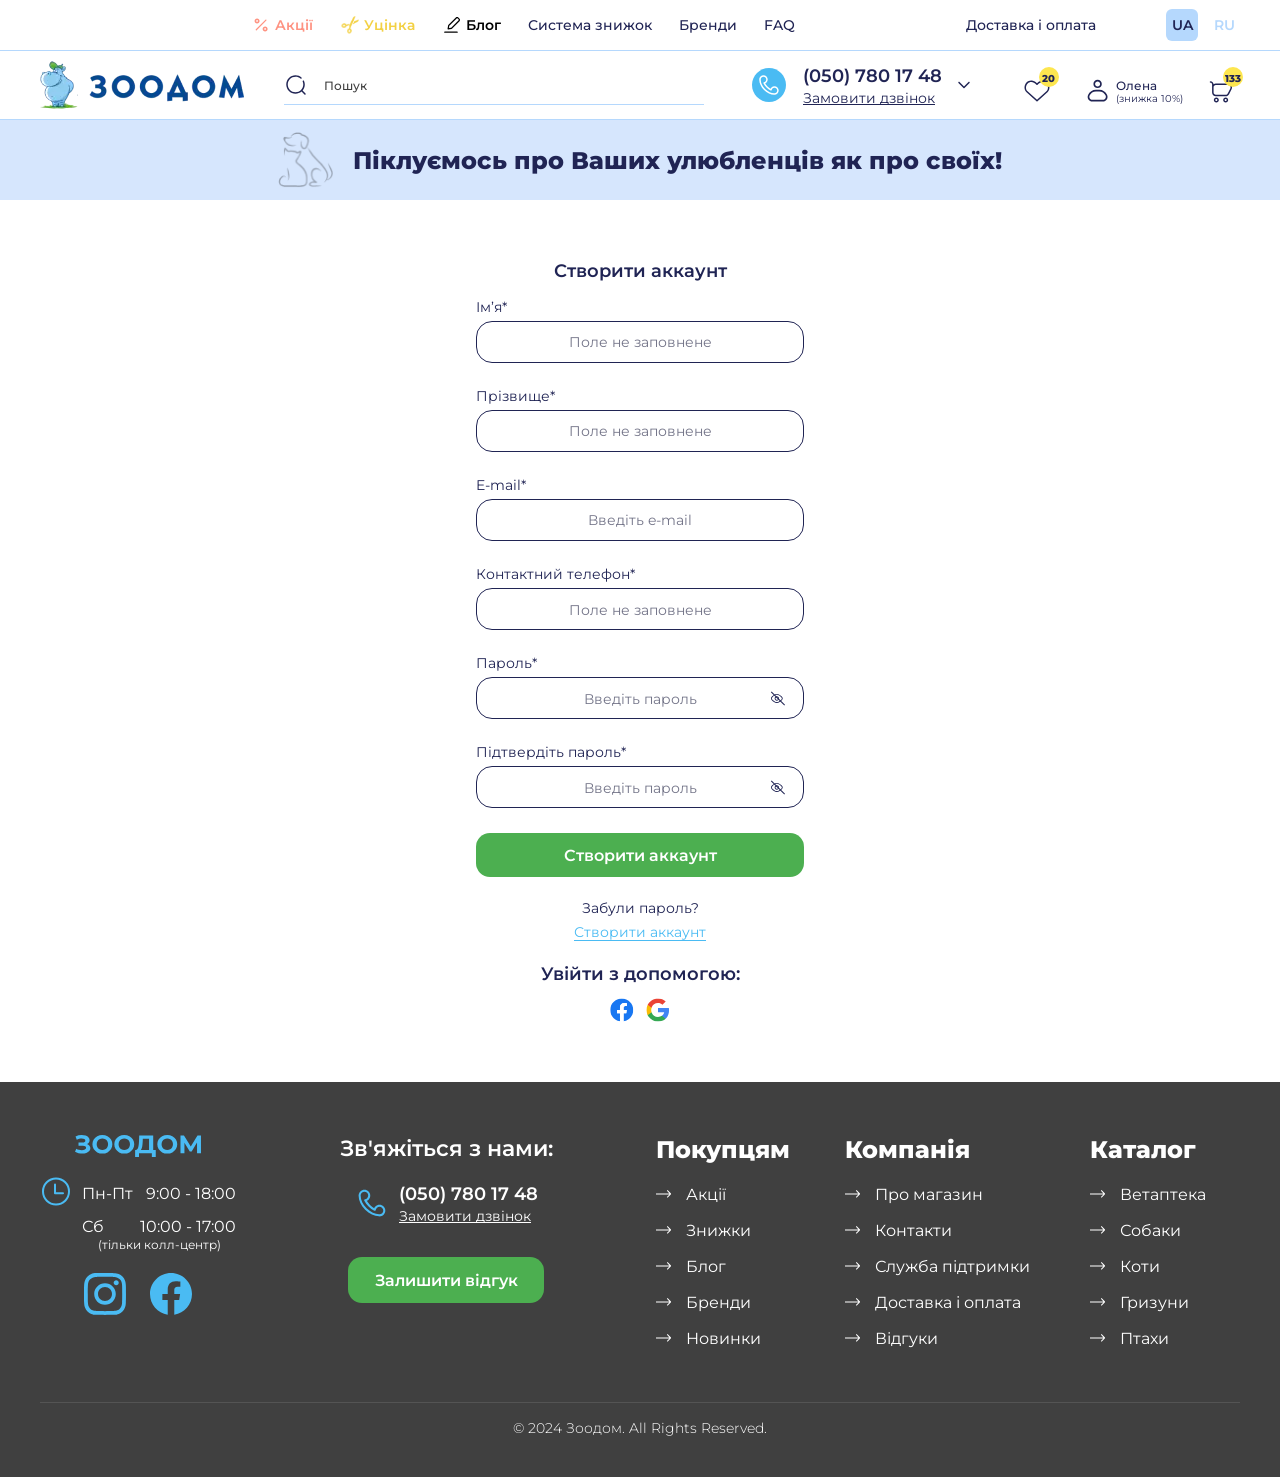
==== commit 10c83d8f: "liupki" ====
--- a/register.html
+++ b/register.html
@@ -5,8 +5,6 @@
     <title>Zoodom</title>
     <meta name="description" content="">
     <meta name="viewport" content="width=device-width, initial-scale=1.0, maximum-scale=1.0, user-scalable=no">
-    <!--swiper-->
-    <link rel="stylesheet" href="js/modules/swiper.min.css">
     <!-- fonts -->
     <link rel="stylesheet" href="css/fonts.css">
     <!-- global-->
@@ -96,7 +94,7 @@
                             Пошук
                         </div>
                         <div class="search-block__body">
-                            <label class="search-block__icon" for="search">
+                            <label class="search-block__icon" for="search2">
                                 <img src="images/icons/search.svg" alt="search" width="24" height="24">
                             </label>
                             <input type="search" name="search" id="search2" placeholder="Пошук" class="search-block__input js-search-input" autocomplete="off">
@@ -213,19 +211,19 @@
                             <div class="chat-block__title">Он-лайн чат</div>
                             <div class="chat-block__list">
                                 <a href="#!" class="chat-link" target="_blank">
-                                    <img src="images/icons/viber.svg" alt="logo" width="40" height="40">
+                                    <img src="/images/empty.gif" data-src="images/icons/viber.svg" alt="logo" width="40" height="40" class="lazy">
                                 </a>
                                 <a href="#!" class="chat-link" target="_blank">
-                                    <img src="images/icons/telega.svg" alt="logo" width="40" height="40">
+                                    <img src="/images/empty.gif" data-src="images/icons/telega.svg" alt="logo" width="40" height="40" class="lazy">
                                 </a>
                                 <a href="#!" class="chat-link" target="_blank">
-                                    <img src="images/icons/message.svg" alt="logo" width="40" height="40">
+                                    <img src="/images/empty.gif" data-src="images/icons/message.svg" alt="logo" width="40" height="40" class="lazy">
                                 </a>
                                 <a href="#!" class="chat-link" target="_blank">
-                                    <img src="images/icons/insta2.svg" alt="logo" width="40" height="40">
+                                    <img src="/images/empty.gif" data-src="images/icons/insta2.svg" alt="logo" width="40" height="40" class="lazy">
                                 </a>
                                 <a href="#!" class="chat-link" target="_blank">
-                                    <img src="images/icons/chat.svg" alt="logo" width="40" height="40">
+                                    <img src="/images/empty.gif" data-src="images/icons/chat.svg" alt="logo" width="40" height="40" class="lazy">
                                 </a>
                             </div>
                         </div>
@@ -392,10 +390,946 @@
 </header>
 <div class="mobile-menu js-hover-dropdown" data-id="mmenu">
     <div class="mobile-menu__body">
-        <div class="mobile-menu__top js-append-after">
+        <div class="mobile-menu__top">
             <div class="lang-block">
                 <a class="lang-block__link is-current">UA</a>
                 <a href="#!" class="lang-block__link">RU</a>
+            </div>
+        </div>
+        <div class="mobile-menu__categories js-acc-wrap-m">
+            <div class="menu-categories js-acc-m">
+                <button class="m-category js-open-acc-m">
+                    <span class="m-category__title">Ветпрепараты</span>
+                    <span class="m-category__img">
+                             <img src="/images/empty.gif" class="lazy" data-src="images/icons/mob-categs/ct1.webp" alt="" width="120" height="76">
+                        </span>
+                    <span class="m-category__icon">
+                            <img src="/images/empty.gif" class="lazy" data-src="images/icons/mob-categs/arr.svg" alt="" width="24" height="24">
+                        </span>
+                </button>
+                <div class="menu-categories__body js-acc-wrap js-acc-block-m">
+                    <div class="menu-categories__acc js-acc">
+                        <button class="categ-item categ-item--mob js-open-acc">
+                            <span class="categ-item__icon">
+                                 <img src="/images/empty.gif" class="lazy" data-src="images/icons/categs/vt/vt1.svg" alt="" width="32" height="32">
+                            </span>
+                            <span class="categ-item__text">Засоби від паразитів</span>
+                            <span class="categ-item__arr">
+                                <img src="/images/empty.gif" class="lazy" data-src="images/icons/mob-categs/arr.svg" alt="" width="24" height="24">
+                            </span>
+                        </button>
+                        <div class="categ-list categ-list--mob js-acc-block">
+                            <a href="#!">Від бліх та кліщів</a>
+                            <a href="#!">Від глистів</a>
+                        </div>
+                    </div>
+                    <a href="#!" class="categ-item categ-item--mob">
+                            <span class="categ-item__icon">
+                                 <img src="/images/empty.gif" class="lazy" data-src="images/icons/categs/vt/vt2.svg" alt="" width="32" height="32">
+                            </span>
+                        <span class="categ-item__text">Засоби для дезінсекції - від паразитів та комах в будинку</span>
+                    </a>
+                    <div class="menu-categories__acc js-acc">
+                        <button class="categ-item categ-item--mob js-open-acc">
+                            <span class="categ-item__icon">
+                                 <img src="/images/empty.gif" class="lazy" data-src="images/icons/categs/vt/vt3.svg" alt="" width="32" height="32">
+                            </span>
+                            <span class="categ-item__text">Лікувальні (ветеринарні, дієтичні) корми</span>
+                            <span class="categ-item__arr">
+                                <img src="/images/empty.gif" class="lazy" data-src="images/icons/mob-categs/arr.svg" alt="" width="24" height="24">
+                            </span>
+                        </button>
+                        <div class="categ-list categ-list--mob js-acc-block">
+                            <a href="#!">Сухий корм для собак</a>
+                            <a href="#!">Вологий (консерви) корм для собак</a>
+                            <a href="#!">Сухий корм для котів</a>
+                            <a href="#!">Вологий (консерви) корм для котів</a>
+                        </div>
+                    </div>
+                    <div class="menu-categories__acc js-acc">
+                        <button class="categ-item categ-item--mob js-open-acc">
+                            <span class="categ-item__icon">
+                                 <img src="/images/empty.gif" class="lazy" data-src="images/icons/categs/vt/vt4.svg" alt="" width="32" height="32">
+                            </span>
+                            <span class="categ-item__text">Галузь застосування</span>
+                            <span class="categ-item__arr">
+                                <img src="/images/empty.gif" class="lazy" data-src="images/icons/mob-categs/arr.svg" alt="" width="24" height="24">
+                            </span>
+                        </button>
+                        <div class="categ-list categ-list--mob js-acc-block">
+                            <a href="#!">Від алергії</a>
+                            <a href="#!">Для очей</a>
+                            <a href="#!">Для шлунково-кишкового тракту</a>
+                            <a href="#!">Для імунітету</a>
+                            <a href="#!">Для шкіри та шерсті </a>
+                            <a href="#!">Для сечостатевої системи</a>
+                            <a href="#!">Для нервової системи</a>
+                            <a href="#!">Для органів дихання</a>
+                            <a href="#!">Захворювання крові</a>
+                            <a href="#!">Для  печінки</a>
+                            <a href="#!">Для порожнини рота</a>
+                            <a href="#!">Для  нирок</a>
+                            <a href="#!">Для серця</a>
+                            <a href="#!">Для кісток та суглобів</a>
+                            <a href="#!">Для вух</a>
+                            <a href="#!">Захворювання крові</a>
+                            <a href="#!">Від запалень та болю</a>
+                            <a href="#!">Від копрофагії</a>
+                            <a href="#!">Від ран та порізів</a>
+                            <a href="#!">Регуляція статевої активності</a>
+                            <a href="#!">Інші види захворювань</a>
+                            <a href="#!">Для виведення шерсті</a>
+                        </div>
+                    </div>
+                    <div class="menu-categories__acc js-acc">
+                        <button class="categ-item categ-item--mob js-open-acc">
+                            <span class="categ-item__icon">
+                                 <img src="/images/empty.gif" class="lazy" data-src="images/icons/categs/vt/vt5.svg" alt="" width="32" height="32">
+                            </span>
+                            <span class="categ-item__text">Витратні та післяопераційні матеріали</span>
+                            <span class="categ-item__arr">
+                                <img src="/images/empty.gif" class="lazy" data-src="images/icons/mob-categs/arr.svg" alt="" width="24" height="24">
+                            </span>
+                        </button>
+                        <div class="categ-list categ-list--mob js-acc-block">
+                            <a href="#!">Памперси (підгузки), трусики і пояси</a>
+                            <a href="#!">Пелюшки</a>
+                            <a href="#!">Сухий корм</a>
+                            <a href="#!">Сухий корм</a>
+                            <a href="#!">Сухий корм</a>
+                            <a href="#!">Сухий корм</a>
+                        </div>
+                    </div>
+                    <a href="#!" class="categ-item categ-item--mob">
+                        <span class="categ-item__icon">
+                             <img src="/images/empty.gif" class="lazy" data-src="images/icons/categs/vt/vt6.svg" alt="" width="32" height="32">
+                        </span>
+                        <span class="categ-item__text">Засоби для дезінфекції</span>
+                    </a>
+                    <div class="menu-categories__acc js-acc">
+                        <button class="categ-item categ-item--mob js-open-acc">
+                            <span class="categ-item__icon">
+                                 <img src="/images/empty.gif" class="lazy" data-src="images/icons/categs/vt/vt7.svg" alt="" width="32" height="32">
+                            </span>
+                            <span class="categ-item__text">Категорія вет препарату</span>
+                            <span class="categ-item__arr">
+                                <img src="/images/empty.gif" class="lazy" data-src="images/icons/mob-categs/arr.svg" alt="" width="24" height="24">
+                            </span>
+                        </button>
+                        <div class="categ-list categ-list--mob js-acc-block">
+                            <a href="#!">Анальгетики</a>
+                            <a href="#!">Анестетики</a>
+                            <a href="#!">Антибіотики</a>
+                            <a href="#!">Сухий корм</a>
+                            <a href="#!">Антигістамінні</a>
+                            <a href="#!">Антисептики</a>
+                            <a href="#!">Вітаміни та мінерали</a>
+                            <a href="#!">Аксесуари</a>
+                            <a href="#!">Гепатопротектори</a>
+                            <a href="#!">Гомеопатія</a>
+                            <a href="#!">Гормональні препарати</a>
+                            <a href="#!">Діуретики (сечогінні)</a>
+                            <a href="#!">Імуностимулятори</a>
+                            <a href="#!">Кардіологічні препарати</a>
+                            <a href="#!">Контрацептиви та від хибної щеності</a>
+                            <a href="#!">Харчові добавки</a>
+                            <a href="#!">Пробіотики</a>
+                            <a href="#!">Протигрибкові препарати</a>
+                            <a href="#!">Протиблювотні препарати</a>
+                            <a href="#!">Седативні препарати (заспокійливі)</a>
+                            <a href="#!">Сорбенти</a>
+                            <a href="#!">Хондропротектори</a>
+                            <a href="#!">Інші вет препарати</a>
+                        </div>
+                    </div>
+                </div>
+            </div>
+            <div class="menu-categories js-acc-m">
+                <button class="m-category js-open-acc-m">
+                    <span class="m-category__title">Собакам</span>
+                    <span class="m-category__img">
+                             <img src="/images/empty.gif" class="lazy" data-src="images/icons/mob-categs/ct2.webp" alt="" width="120" height="76">
+                        </span>
+                    <span class="m-category__icon">
+                            <img src="/images/empty.gif" class="lazy" data-src="images/icons/mob-categs/arr.svg" alt="" width="24" height="24">
+                        </span>
+                </button>
+                <div class="menu-categories__body js-acc-wrap js-acc-block-m">
+                    <div class="menu-categories__acc js-acc">
+                        <button class="categ-item categ-item--mob js-open-acc">
+                            <span class="categ-item__icon">
+                                 <img src="/images/empty.gif" class="lazy" data-src="images/icons/categs/dogs/dg1.svg" alt="" width="32" height="32">
+                            </span>
+                            <span class="categ-item__text">Харчування</span>
+                            <span class="categ-item__arr">
+                                <img src="/images/empty.gif" class="lazy" data-src="images/icons/mob-categs/arr.svg" alt="" width="24" height="24">
+                            </span>
+                        </button>
+                        <div class="categ-list categ-list--mob js-acc-block">
+                            <a href="#!">Сухий корм</a>
+                            <a href="#!">Аксесуари, совки, пакети для лотка</a>
+                            <a href="#!">Лежаки, матраси, килимки та будиночки</a>
+                            <a href="#!">Видалення запахів, плям та шерсті</a>
+                            <a href="#!">Вітаміни та добавки</a>
+                        </div>
+                    </div>
+                    <div class="menu-categories__acc js-acc">
+                        <button class="categ-item categ-item--mob js-open-acc">
+                            <span class="categ-item__icon">
+                                 <img src="/images/empty.gif" class="lazy" data-src="images/icons/categs/dogs/dg2.svg" alt="" width="32" height="32">
+                            </span>
+                            <span class="categ-item__text">Для догляду та грумінгу</span>
+                            <span class="categ-item__arr">
+                                <img src="/images/empty.gif" class="lazy" data-src="images/icons/mob-categs/arr.svg" alt="" width="24" height="24">
+                            </span>
+                        </button>
+                        <div class="categ-list categ-list--mob js-acc-block">
+                            <a href="#!">Сухий корм</a>
+                            <a href="#!">Аксесуари, совки, пакети для лотка</a>
+                            <a href="#!">Лежаки, матраси, килимки та будиночки</a>
+                            <a href="#!">Видалення запахів, плям та шерсті</a>
+                            <a href="#!">Вітаміни та добавки</a>
+                        </div>
+                    </div>
+                    <div class="menu-categories__acc js-acc">
+                        <button class="categ-item categ-item--mob js-open-acc">
+                            <span class="categ-item__icon">
+                                 <img src="/images/empty.gif" class="lazy" data-src="images/icons/categs/dogs/dg4.svg" alt="" width="32" height="32">
+                            </span>
+                            <span class="categ-item__text">Здоров’я</span>
+                            <span class="categ-item__arr">
+                                <img src="/images/empty.gif" class="lazy" data-src="images/icons/mob-categs/arr.svg" alt="" width="24" height="24">
+                            </span>
+                        </button>
+                        <div class="categ-list categ-list--mob js-acc-block">
+                            <a href="#!">Сухий корм</a>
+                            <a href="#!">Аксесуари, совки, пакети для лотка</a>
+                        </div>
+                    </div>
+                    <div class="menu-categories__acc js-acc">
+                        <button class="categ-item categ-item--mob js-open-acc">
+                            <span class="categ-item__icon">
+                                 <img src="/images/empty.gif" class="lazy" data-src="images/icons/categs/dogs/dg5.svg" alt="" width="32" height="32">
+                            </span>
+                            <span class="categ-item__text">Прогулянки та подорожі</span>
+                            <span class="categ-item__arr">
+                                <img src="/images/empty.gif" class="lazy" data-src="images/icons/mob-categs/arr.svg" alt="" width="24" height="24">
+                            </span>
+                        </button>
+                        <div class="categ-list categ-list--mob js-acc-block">
+                            <a href="#!">Сухий корм</a>
+                            <a href="#!">Аксесуари, совки, пакети для лотка</a>
+                            <a href="#!">Лежаки, матраси, килимки та будиночки</a>
+                            <a href="#!">Видалення запахів, плям та шерсті</a>
+                            <a href="#!">Вітаміни та добавки</a>
+                        </div>
+                    </div>
+                    <div class="menu-categories__acc js-acc">
+                        <button class="categ-item categ-item--mob js-open-acc">
+                            <span class="categ-item__icon">
+                                 <img src="/images/empty.gif" class="lazy" data-src="images/icons/categs/dogs/dg11.svg" alt="" width="32" height="32">
+                            </span>
+                            <span class="categ-item__text">Чистота в будинку</span>
+                            <span class="categ-item__arr">
+                                <img src="/images/empty.gif" class="lazy" data-src="images/icons/mob-categs/arr.svg" alt="" width="24" height="24">
+                            </span>
+                        </button>
+                        <div class="categ-list categ-list--mob js-acc-block">
+                            <a href="#!">Сухий корм</a>
+                            <a href="#!">Аксесуари, совки, пакети для лотка</a>
+                            <a href="#!">Лежаки, матраси, килимки та будиночки</a>
+                        </div>
+                    </div>
+                    <div class="menu-categories__acc js-acc">
+                        <button class="categ-item categ-item--mob js-open-acc">
+                            <span class="categ-item__icon">
+                                 <img src="/images/empty.gif" class="lazy" data-src="images/icons/categs/dogs/dg7.svg" alt="" width="32" height="32">
+                            </span>
+                            <span class="categ-item__text">Все для дому</span>
+                            <span class="categ-item__arr">
+                                <img src="/images/empty.gif" class="lazy" data-src="images/icons/mob-categs/arr.svg" alt="" width="24" height="24">
+                            </span>
+                        </button>
+                        <div class="categ-list categ-list--mob js-acc-block">
+                            <a href="#!">Наповнювачі та підстилки</a>
+                            <a href="#!">Косметика</a>
+                            <a href="#!">Видалення запаху, плям та шерсті </a>
+                        </div>
+                    </div>
+                    <div class="menu-categories__acc js-acc">
+                        <button class="categ-item categ-item--mob js-open-acc">
+                            <span class="categ-item__icon">
+                                 <img src="/images/empty.gif" class="lazy" data-src="images/icons/categs/dogs/dg8.svg" alt="" width="32" height="32">
+                            </span>
+                            <span class="categ-item__text">Шампуні, косметика, гігієна</span>
+                            <span class="categ-item__arr">
+                                <img src="/images/empty.gif" class="lazy" data-src="images/icons/mob-categs/arr.svg" alt="" width="24" height="24">
+                            </span>
+                        </button>
+                        <div class="categ-list categ-list--mob js-acc-block">
+                            <a href="#!">Наповнювачі та підстилки</a>
+                            <a href="#!">Косметика</a>
+                            <a href="#!">Видалення запаху, плям та шерсті </a>
+                        </div>
+                    </div>
+                    <div class="menu-categories__acc js-acc">
+                        <button class="categ-item categ-item--mob js-open-acc">
+                            <span class="categ-item__icon">
+                                 <img src="/images/empty.gif" class="lazy" data-src="images/icons/categs/dogs/dg9.svg" alt="" width="32" height="32">
+                            </span>
+                            <span class="categ-item__text">Туалети, пелюшки, трусики</span>
+                            <span class="categ-item__arr">
+                                <img src="/images/empty.gif" class="lazy" data-src="images/icons/mob-categs/arr.svg" alt="" width="24" height="24">
+                            </span>
+                        </button>
+                        <div class="categ-list categ-list--mob js-acc-block">
+                            <a href="#!">Пеленки</a>
+                            <a href="#!">Засоби для догляду</a>
+                            <a href="#!">Для зубів і пасти</a>
+                        </div>
+                    </div>
+                    <div class="menu-categories__acc js-acc">
+                        <button class="categ-item categ-item--mob js-open-acc">
+                            <span class="categ-item__icon">
+                                 <img src="/images/empty.gif" class="lazy" data-src="images/icons/categs/dogs/dg10.svg" alt="" width="32" height="32">
+                            </span>
+                            <span class="categ-item__text">Гардероб</span>
+                            <span class="categ-item__arr">
+                                <img src="/images/empty.gif" class="lazy" data-src="images/icons/mob-categs/arr.svg" alt="" width="24" height="24">
+                            </span>
+                        </button>
+                        <div class="categ-list categ-list--mob js-acc-block">
+                            <a href="#!">Пеленки</a>
+                            <a href="#!">Засоби для догляду</a>
+                            <a href="#!">Для зубів і пасти</a>
+                        </div>
+                    </div>
+                    <div class="menu-categories__acc js-acc">
+                        <button class="categ-item categ-item--mob js-open-acc">
+                            <span class="categ-item__icon">
+                                 <img src="/images/empty.gif" class="lazy" data-src="images/icons/categs/dogs/dg3.svg" alt="" width="32" height="32">
+                            </span>
+                            <span class="categ-item__text">Ігри та дресирування</span>
+                            <span class="categ-item__arr">
+                                <img src="/images/empty.gif" class="lazy" data-src="images/icons/mob-categs/arr.svg" alt="" width="24" height="24">
+                            </span>
+                        </button>
+                        <div class="categ-list categ-list--mob js-acc-block">
+                            <a href="#!">Сухий корм</a>
+                            <a href="#!">Аксесуари, совки, пакети для лотка</a>
+                            <a href="#!">Лежаки, матраси, килимки та будиночки</a>
+                            <a href="#!">Видалення запахів, плям та шерсті</a>
+                            <a href="#!">Вітаміни та добавки</a>
+                        </div>
+                    </div>
+                </div>
+            </div>
+            <div class="menu-categories js-acc-m">
+                <button class="m-category js-open-acc-m">
+                    <span class="m-category__title">Котам</span>
+                    <span class="m-category__img">
+                             <img src="/images/empty.gif" class="lazy" data-src="images/icons/mob-categs/ct3.webp" alt="" width="120" height="76">
+                        </span>
+                    <span class="m-category__icon">
+                            <img src="/images/empty.gif" class="lazy" data-src="images/icons/mob-categs/arr.svg" alt="" width="24" height="24">
+                        </span>
+                </button>
+                <div class="menu-categories__body js-acc-wrap js-acc-block-m">
+
+                    <div class="menu-categories__acc js-acc">
+                        <button class="categ-item categ-item--mob js-open-acc">
+                            <span class="categ-item__icon">
+                                 <img src="/images/empty.gif" class="lazy" data-src="images/icons/categs/dogs/dg1.svg" alt="" width="32" height="32">
+                            </span>
+                            <span class="categ-item__text">Харчування</span>
+                            <span class="categ-item__arr">
+                                <img src="/images/empty.gif" class="lazy" data-src="images/icons/mob-categs/arr.svg" alt="" width="24" height="24">
+                            </span>
+                        </button>
+                        <div class="categ-list categ-list--mob js-acc-block">
+                            <a href="#!">Сухий корм</a>
+                            <a href="#!">Аксесуари, совки, пакети для лотка</a>
+                            <a href="#!">Лежаки, матраси, килимки та будиночки</a>
+                            <a href="#!">Видалення запахів, плям та шерсті</a>
+                            <a href="#!">Вітаміни та добавки</a>
+                        </div>
+                    </div>
+                    <div class="menu-categories__acc js-acc">
+                        <button class="categ-item categ-item--mob js-open-acc">
+                            <span class="categ-item__icon">
+                                 <img src="/images/empty.gif" class="lazy" data-src="images/icons/categs/dogs/dg2.svg" alt="" width="32" height="32">
+                            </span>
+                            <span class="categ-item__text">Для догляду та грумінгу</span>
+                            <span class="categ-item__arr">
+                                <img src="/images/empty.gif" class="lazy" data-src="images/icons/mob-categs/arr.svg" alt="" width="24" height="24">
+                            </span>
+                        </button>
+                        <div class="categ-list categ-list--mob js-acc-block">
+                            <a href="#!">Сухий корм</a>
+                            <a href="#!">Аксесуари, совки, пакети для лотка</a>
+                            <a href="#!">Лежаки, матраси, килимки та будиночки</a>
+                            <a href="#!">Видалення запахів, плям та шерсті</a>
+                            <a href="#!">Вітаміни та добавки</a>
+                        </div>
+                    </div>
+                    <div class="menu-categories__acc js-acc">
+                        <button class="categ-item categ-item--mob js-open-acc">
+                            <span class="categ-item__icon">
+                                 <img src="/images/empty.gif" class="lazy" data-src="images/icons/categs/dogs/dg4.svg" alt="" width="32" height="32">
+                            </span>
+                            <span class="categ-item__text">Здоров’я</span>
+                            <span class="categ-item__arr">
+                                <img src="/images/empty.gif" class="lazy" data-src="images/icons/mob-categs/arr.svg" alt="" width="24" height="24">
+                            </span>
+                        </button>
+                        <div class="categ-list categ-list--mob js-acc-block">
+                            <a href="#!">Сухий корм</a>
+                            <a href="#!">Аксесуари, совки, пакети для лотка</a>
+                        </div>
+                    </div>
+                    <div class="menu-categories__acc js-acc">
+                        <button class="categ-item categ-item--mob js-open-acc">
+                            <span class="categ-item__icon">
+                                 <img src="/images/empty.gif" class="lazy" data-src="images/icons/categs/dogs/dg5.svg" alt="" width="32" height="32">
+                            </span>
+                            <span class="categ-item__text">Прогулянки та подорожі</span>
+                            <span class="categ-item__arr">
+                                <img src="/images/empty.gif" class="lazy" data-src="images/icons/mob-categs/arr.svg" alt="" width="24" height="24">
+                            </span>
+                        </button>
+                        <div class="categ-list categ-list--mob js-acc-block">
+                            <a href="#!">Сухий корм</a>
+                            <a href="#!">Аксесуари, совки, пакети для лотка</a>
+                            <a href="#!">Лежаки, матраси, килимки та будиночки</a>
+                            <a href="#!">Видалення запахів, плям та шерсті</a>
+                            <a href="#!">Вітаміни та добавки</a>
+                        </div>
+                    </div>
+                    <div class="menu-categories__acc js-acc">
+                        <button class="categ-item categ-item--mob js-open-acc">
+                            <span class="categ-item__icon">
+                                 <img src="/images/empty.gif" class="lazy" data-src="images/icons/categs/dogs/dg7.svg" alt="" width="32" height="32">
+                            </span>
+                            <span class="categ-item__text">Все для дому</span>
+                            <span class="categ-item__arr">
+                                <img src="/images/empty.gif" class="lazy" data-src="images/icons/mob-categs/arr.svg" alt="" width="24" height="24">
+                            </span>
+                        </button>
+                        <div class="categ-list categ-list--mob js-acc-block">
+                            <a href="#!">Наповнювачі та підстилки</a>
+                            <a href="#!">Косметика</a>
+                            <a href="#!">Видалення запаху, плям та шерсті </a>
+                        </div>
+                    </div>
+                    <div class="menu-categories__acc js-acc">
+                        <button class="categ-item categ-item--mob js-open-acc">
+                            <span class="categ-item__icon">
+                                 <img src="/images/empty.gif" class="lazy" data-src="images/icons/categs/dogs/dg8.svg" alt="" width="32" height="32">
+                            </span>
+                            <span class="categ-item__text">Шампуні, косметика, гігієна</span>
+                            <span class="categ-item__arr">
+                                <img src="/images/empty.gif" class="lazy" data-src="images/icons/mob-categs/arr.svg" alt="" width="24" height="24">
+                            </span>
+                        </button>
+                        <div class="categ-list categ-list--mob js-acc-block">
+                            <a href="#!">Наповнювачі та підстилки</a>
+                            <a href="#!">Косметика</a>
+                            <a href="#!">Видалення запаху, плям та шерсті </a>
+                        </div>
+                    </div>
+                    <div class="menu-categories__acc js-acc">
+                        <button class="categ-item categ-item--mob js-open-acc">
+                            <span class="categ-item__icon">
+                                 <img src="/images/empty.gif" class="lazy" data-src="images/icons/categs/kt1.svg" alt="" width="32" height="32">
+                            </span>
+                            <span class="categ-item__text">Наповнювачі та туалети</span>
+                            <span class="categ-item__arr">
+                                <img src="/images/empty.gif" class="lazy" data-src="images/icons/mob-categs/arr.svg" alt="" width="24" height="24">
+                            </span>
+                        </button>
+                        <div class="categ-list categ-list--mob js-acc-block">
+                            <a href="#!">Пеленки</a>
+                            <a href="#!">Засоби для догляду</a>
+                            <a href="#!">Для зубів і пасти</a>
+                        </div>
+                    </div>
+                    <div class="menu-categories__acc js-acc">
+                        <button class="categ-item categ-item--mob js-open-acc">
+                            <span class="categ-item__icon">
+                                 <img src="/images/empty.gif" class="lazy" data-src="images/icons/categs/dogs/dg3.svg" alt="" width="32" height="32">
+                            </span>
+                            <span class="categ-item__text">Ігри та розваги</span>
+                            <span class="categ-item__arr">
+                                <img src="/images/empty.gif" class="lazy" data-src="images/icons/mob-categs/arr.svg" alt="" width="24" height="24">
+                            </span>
+                        </button>
+                        <div class="categ-list categ-list--mob js-acc-block">
+                            <a href="#!">Сухий корм</a>
+                            <a href="#!">Аксесуари, совки, пакети для лотка</a>
+                            <a href="#!">Лежаки, матраси, килимки та будиночки</a>
+                            <a href="#!">Видалення запахів, плям та шерсті</a>
+                            <a href="#!">Вітаміни та добавки</a>
+                        </div>
+                    </div>
+
+                </div>
+            </div>
+            <div class="menu-categories js-acc-m">
+                <button class="m-category js-open-acc-m">
+                    <span class="m-category__title">Гризуни</span>
+                    <span class="m-category__img">
+                             <img src="/images/empty.gif" class="lazy" data-src="images/icons/mob-categs/ct4.webp" alt="" width="120" height="76">
+                        </span>
+                    <span class="m-category__icon">
+                            <img src="/images/empty.gif" class="lazy" data-src="images/icons/mob-categs/arr.svg" alt="" width="24" height="24">
+                        </span>
+                </button>
+                <div class="menu-categories__body js-acc-wrap js-acc-block-m">
+                    <div class="menu-categories__acc js-acc">
+                        <button class="categ-item categ-item--mob js-open-acc">
+                            <span class="categ-item__icon">
+                                 <img src="/images/empty.gif" class="lazy" data-src="images/icons/categs/dogs/dg1.svg" alt="" width="32" height="32">
+                            </span>
+                            <span class="categ-item__text">Харчування</span>
+                            <span class="categ-item__arr">
+                                <img src="/images/empty.gif" class="lazy" data-src="images/icons/mob-categs/arr.svg" alt="" width="24" height="24">
+                            </span>
+                        </button>
+                        <div class="categ-list categ-list--mob js-acc-block">
+                            <a href="#!">Сухий корм</a>
+                            <a href="#!">Аксесуари, совки, пакети для лотка</a>
+                            <a href="#!">Лежаки, матраси, килимки та будиночки</a>
+                            <a href="#!">Видалення запахів, плям та шерсті</a>
+                            <a href="#!">Вітаміни та добавки</a>
+                        </div>
+                    </div>
+                    <div class="menu-categories__acc js-acc">
+                        <button class="categ-item categ-item--mob js-open-acc">
+                            <span class="categ-item__icon">
+                                 <img src="/images/empty.gif" class="lazy" data-src="images/icons/categs/dogs/dg2.svg" alt="" width="32" height="32">
+                            </span>
+                            <span class="categ-item__text">Для догляду та грумінгу</span>
+                            <span class="categ-item__arr">
+                                <img src="/images/empty.gif" class="lazy" data-src="images/icons/mob-categs/arr.svg" alt="" width="24" height="24">
+                            </span>
+                        </button>
+                        <div class="categ-list categ-list--mob js-acc-block">
+                            <a href="#!">Сухий корм</a>
+                            <a href="#!">Аксесуари, совки, пакети для лотка</a>
+                            <a href="#!">Лежаки, матраси, килимки та будиночки</a>
+                            <a href="#!">Видалення запахів, плям та шерсті</a>
+                            <a href="#!">Вітаміни та добавки</a>
+                        </div>
+                    </div>
+                    <div class="menu-categories__acc js-acc">
+                        <button class="categ-item categ-item--mob js-open-acc">
+                            <span class="categ-item__icon">
+                                 <img src="/images/empty.gif" class="lazy" data-src="images/icons/categs/dogs/dg4.svg" alt="" width="32" height="32">
+                            </span>
+                            <span class="categ-item__text">Здоров’я</span>
+                            <span class="categ-item__arr">
+                                <img src="/images/empty.gif" class="lazy" data-src="images/icons/mob-categs/arr.svg" alt="" width="24" height="24">
+                            </span>
+                        </button>
+                        <div class="categ-list categ-list--mob js-acc-block">
+                            <a href="#!">Сухий корм</a>
+                            <a href="#!">Аксесуари, совки, пакети для лотка</a>
+                        </div>
+                    </div>
+                    <div class="menu-categories__acc js-acc">
+                        <button class="categ-item categ-item--mob js-open-acc">
+                            <span class="categ-item__icon">
+                                 <img src="/images/empty.gif" class="lazy" data-src="images/icons/categs/gr1.svg" alt="" width="32" height="32">
+                            </span>
+                            <span class="categ-item__text">Клітки та аксесуари</span>
+                            <span class="categ-item__arr">
+                                <img src="/images/empty.gif" class="lazy" data-src="images/icons/mob-categs/arr.svg" alt="" width="24" height="24">
+                            </span>
+                        </button>
+                        <div class="categ-list categ-list--mob js-acc-block">
+                            <a href="#!">Сухий корм</a>
+                            <a href="#!">Аксесуари, совки, пакети для лотка</a>
+                        </div>
+                    </div>
+                    <div class="menu-categories__acc js-acc">
+                        <button class="categ-item categ-item--mob js-open-acc">
+                            <span class="categ-item__icon">
+                                 <img src="/images/empty.gif" class="lazy" data-src="images/icons/categs/dogs/dg8.svg" alt="" width="32" height="32">
+                            </span>
+                            <span class="categ-item__text">Догляд та гігієна</span>
+                            <span class="categ-item__arr">
+                                <img src="/images/empty.gif" class="lazy" data-src="images/icons/mob-categs/arr.svg" alt="" width="24" height="24">
+                            </span>
+                        </button>
+                        <div class="categ-list categ-list--mob js-acc-block">
+                            <a href="#!">Наповнювачі та підстилки</a>
+                            <a href="#!">Косметика</a>
+                            <a href="#!">Видалення запаху, плям та шерсті </a>
+                        </div>
+                    </div>
+                </div>
+            </div>
+            <div class="menu-categories js-acc-m">
+                <button class="m-category js-open-acc-m">
+                    <span class="m-category__title">Птахи</span>
+                    <span class="m-category__img">
+                             <img src="/images/empty.gif" class="lazy" data-src="images/icons/mob-categs/ct5.webp" alt="" width="120" height="76">
+                        </span>
+                    <span class="m-category__icon">
+                            <img src="/images/empty.gif" class="lazy" data-src="images/icons/mob-categs/arr.svg" alt="" width="24" height="24">
+                        </span>
+                </button>
+                <div class="menu-categories__body js-acc-wrap js-acc-block-m">
+                    <div class="menu-categories__acc js-acc">
+                        <button class="categ-item categ-item--mob js-open-acc">
+                            <span class="categ-item__icon">
+                                 <img src="/images/empty.gif" class="lazy" data-src="images/icons/categs/pt1.svg" alt="" width="32" height="32">
+                            </span>
+                            <span class="categ-item__text">Корм</span>
+                            <span class="categ-item__arr">
+                                <img src="/images/empty.gif" class="lazy" data-src="images/icons/mob-categs/arr.svg" alt="" width="24" height="24">
+                            </span>
+                        </button>
+                        <div class="categ-list categ-list--mob js-acc-block">
+                            <a href="#!">Сухий корм</a>
+                            <a href="#!">Аксесуари, совки, пакети для лотка</a>
+                            <a href="#!">Лежаки, матраси, килимки та будиночки</a>
+                            <a href="#!">Видалення запахів, плям та шерсті</a>
+                            <a href="#!">Вітаміни та добавки</a>
+                        </div>
+                    </div>
+                    <div class="menu-categories__acc js-acc">
+                        <button class="categ-item categ-item--mob js-open-acc">
+                            <span class="categ-item__icon">
+                                 <img src="/images/empty.gif" class="lazy" data-src="images/icons/categs/dogs/dg4.svg" alt="" width="32" height="32">
+                            </span>
+                            <span class="categ-item__text">Здоров’я</span>
+                            <span class="categ-item__arr">
+                                <img src="/images/empty.gif" class="lazy" data-src="images/icons/mob-categs/arr.svg" alt="" width="24" height="24">
+                            </span>
+                        </button>
+                        <div class="categ-list categ-list--mob js-acc-block">
+                            <a href="#!">Сухий корм</a>
+                            <a href="#!">Аксесуари, совки, пакети для лотка</a>
+                        </div>
+                    </div>
+                    <div class="menu-categories__acc js-acc">
+                        <button class="categ-item categ-item--mob js-open-acc">
+                            <span class="categ-item__icon">
+                                 <img src="/images/empty.gif" class="lazy" data-src="images/icons/categs/dogs/dg8.svg" alt="" width="32" height="32">
+                            </span>
+                            <span class="categ-item__text">Догляд та гігієна</span>
+                            <span class="categ-item__arr">
+                                <img src="/images/empty.gif" class="lazy" data-src="images/icons/mob-categs/arr.svg" alt="" width="24" height="24">
+                            </span>
+                        </button>
+                        <div class="categ-list categ-list--mob js-acc-block">
+                            <a href="#!">Наповнювачі та підстилки</a>
+                            <a href="#!">Косметика</a>
+                            <a href="#!">Видалення запаху, плям та шерсті </a>
+                        </div>
+                    </div>
+                    <div class="menu-categories__acc js-acc">
+                        <button class="categ-item categ-item--mob js-open-acc">
+                            <span class="categ-item__icon">
+                                 <img src="/images/empty.gif" class="lazy" data-src="images/icons/categs/pt2.svg" alt="" width="32" height="32">
+                            </span>
+                            <span class="categ-item__text">Клітки та аксесуари</span>
+                            <span class="categ-item__arr">
+                                <img src="/images/empty.gif" class="lazy" data-src="images/icons/mob-categs/arr.svg" alt="" width="24" height="24">
+                            </span>
+                        </button>
+                        <div class="categ-list categ-list--mob js-acc-block">
+                            <a href="#!">Сухий корм</a>
+                            <a href="#!">Аксесуари, совки, пакети для лотка</a>
+                        </div>
+                    </div>
+                </div>
+            </div>
+            <div class="menu-categories js-acc-m">
+                <button class="m-category js-open-acc-m">
+                    <span class="m-category__title">Риби, риптилії</span>
+                    <span class="m-category__img">
+                             <img src="/images/empty.gif" class="lazy" data-src="images/icons/mob-categs/ct6.webp" alt="" width="120" height="76">
+                        </span>
+                    <span class="m-category__icon">
+                            <img src="/images/empty.gif" class="lazy" data-src="images/icons/mob-categs/arr.svg" alt="" width="24" height="24">
+                        </span>
+                </button>
+                <div class="menu-categories__body js-acc-wrap js-acc-block-m">
+                    <div class="menu-categories__acc js-acc">
+                        <button class="categ-item categ-item--mob js-open-acc">
+                            <span class="categ-item__icon">
+                                 <img src="/images/empty.gif" class="lazy" data-src="images/icons/categs/rb1.svg" alt="" width="32" height="32">
+                            </span>
+                            <span class="categ-item__text">Корм</span>
+                            <span class="categ-item__arr">
+                                <img src="/images/empty.gif" class="lazy" data-src="images/icons/mob-categs/arr.svg" alt="" width="24" height="24">
+                            </span>
+                        </button>
+                        <div class="categ-list categ-list--mob js-acc-block">
+                            <a href="#!">Сухий корм</a>
+                            <a href="#!">Аксесуари, совки, пакети для лотка</a>
+                            <a href="#!">Лежаки, матраси, килимки та будиночки</a>
+                            <a href="#!">Видалення запахів, плям та шерсті</a>
+                            <a href="#!">Вітаміни та добавки</a>
+                        </div>
+                    </div>
+                    <div class="menu-categories__acc js-acc">
+                        <button class="categ-item categ-item--mob js-open-acc">
+                            <span class="categ-item__icon">
+                                 <img src="/images/empty.gif" class="lazy" data-src="images/icons/categs/dogs/dg4.svg" alt="" width="32" height="32">
+                            </span>
+                            <span class="categ-item__text">Ліки та вітаміни</span>
+                            <span class="categ-item__arr">
+                                <img src="/images/empty.gif" class="lazy" data-src="images/icons/mob-categs/arr.svg" alt="" width="24" height="24">
+                            </span>
+                        </button>
+                        <div class="categ-list categ-list--mob js-acc-block">
+                            <a href="#!">Сухий корм</a>
+                            <a href="#!">Аксесуари, совки, пакети для лотка</a>
+                        </div>
+                    </div>
+                    <div class="menu-categories__acc js-acc">
+                        <button class="categ-item categ-item--mob js-open-acc">
+                            <span class="categ-item__icon">
+                                 <img src="/images/empty.gif" class="lazy" data-src="images/icons/categs/rb2.svg" alt="" width="32" height="32">
+                            </span>
+                            <span class="categ-item__text">Обладнання для акваріума</span>
+                            <span class="categ-item__arr">
+                                <img src="/images/empty.gif" class="lazy" data-src="images/icons/mob-categs/arr.svg" alt="" width="24" height="24">
+                            </span>
+                        </button>
+                        <div class="categ-list categ-list--mob js-acc-block">
+                            <a href="#!">Наповнювачі та підстилки</a>
+                            <a href="#!">Косметика</a>
+                            <a href="#!">Видалення запаху, плям та шерсті </a>
+                        </div>
+                    </div>
+                    <div class="menu-categories__acc js-acc">
+                        <button class="categ-item categ-item--mob js-open-acc">
+                            <span class="categ-item__icon">
+                                 <img src="/images/empty.gif" class="lazy" data-src="images/icons/categs/rb3.svg" alt="" width="32" height="32">
+                            </span>
+                            <span class="categ-item__text">Акваріум</span>
+                            <span class="categ-item__arr">
+                                <img src="/images/empty.gif" class="lazy" data-src="images/icons/mob-categs/arr.svg" alt="" width="24" height="24">
+                            </span>
+                        </button>
+                        <div class="categ-list categ-list--mob js-acc-block">
+                            <a href="#!">Сухий корм</a>
+                            <a href="#!">Аксесуари, совки, пакети для лотка</a>
+                        </div>
+                    </div>
+                    <div class="menu-categories__acc js-acc">
+                        <button class="categ-item categ-item--mob js-open-acc">
+                            <span class="categ-item__icon">
+                                 <img src="/images/empty.gif" class="lazy" data-src="images/icons/categs/rb4.svg" alt="" width="32" height="32">
+                            </span>
+                            <span class="categ-item__text">Оформлення акваріума</span>
+                            <span class="categ-item__arr">
+                                <img src="/images/empty.gif" class="lazy" data-src="images/icons/mob-categs/arr.svg" alt="" width="24" height="24">
+                            </span>
+                        </button>
+                        <div class="categ-list categ-list--mob js-acc-block">
+                            <a href="#!">Сухий корм</a>
+                            <a href="#!">Аксесуари, совки, пакети для лотка</a>
+                        </div>
+                    </div>
+                    <div class="menu-categories__acc js-acc">
+                        <button class="categ-item categ-item--mob js-open-acc">
+                            <span class="categ-item__icon">
+                                 <img src="/images/empty.gif" class="lazy" data-src="images/icons/categs/rb5.svg" alt="" width="32" height="32">
+                            </span>
+                            <span class="categ-item__text">Хімія та добрива</span>
+                            <span class="categ-item__arr">
+                                <img src="/images/empty.gif" class="lazy" data-src="images/icons/mob-categs/arr.svg" alt="" width="24" height="24">
+                            </span>
+                        </button>
+                        <div class="categ-list categ-list--mob js-acc-block">
+                            <a href="#!">Сухий корм</a>
+                            <a href="#!">Аксесуари, совки, пакети для лотка</a>
+                            <a href="#!">Лежаки, матраси, килимки та будиночки</a>
+                            <a href="#!">Видалення запахів, плям та шерсті</a>
+                            <a href="#!">Вітаміни та добавки</a>
+                        </div>
+                    </div>
+                    <div class="menu-categories__acc js-acc">
+                        <button class="categ-item categ-item--mob js-open-acc">
+                            <span class="categ-item__icon">
+                                 <img src="/images/empty.gif" class="lazy" data-src="images/icons/categs/rb7.svg" alt="" width="32" height="32">
+                            </span>
+                            <span class="categ-item__text">Аксесуари для акваріумів</span>
+                            <span class="categ-item__arr">
+                                <img src="/images/empty.gif" class="lazy" data-src="images/icons/mob-categs/arr.svg" alt="" width="24" height="24">
+                            </span>
+                        </button>
+                        <div class="categ-list categ-list--mob js-acc-block">
+                            <a href="#!">Сухий корм</a>
+                            <a href="#!">Аксесуари, совки, пакети для лотка</a>
+                            <a href="#!">Лежаки, матраси, килимки та будиночки</a>
+                            <a href="#!">Видалення запахів, плям та шерсті</a>
+                            <a href="#!">Вітаміни та добавки</a>
+                        </div>
+                    </div>
+                    <div class="menu-categories__acc js-acc">
+                        <button class="categ-item categ-item--mob js-open-acc">
+                            <span class="categ-item__icon">
+                                 <img src="/images/empty.gif" class="lazy" data-src="images/icons/categs/rb8.svg" alt="" width="32" height="32">
+                            </span>
+                            <span class="categ-item__text">Тераріум</span>
+                            <span class="categ-item__arr">
+                                <img src="/images/empty.gif" class="lazy" data-src="images/icons/mob-categs/arr.svg" alt="" width="24" height="24">
+                            </span>
+                        </button>
+                        <div class="categ-list categ-list--mob js-acc-block">
+                            <a href="#!">Сухий корм</a>
+                            <a href="#!">Аксесуари, совки, пакети для лотка</a>
+                            <a href="#!">Лежаки, матраси, килимки та будиночки</a>
+                            <a href="#!">Видалення запахів, плям та шерсті</a>
+                            <a href="#!">Вітаміни та добавки</a>
+                        </div>
+                    </div>
+                </div>
+            </div>
+            <div class="menu-categories js-acc-m">
+                <button class="m-category js-open-acc-m">
+                    <span class="m-category__title">Тхорі</span>
+                    <span class="m-category__img">
+                             <img src="/images/empty.gif" class="lazy" data-src="images/icons/mob-categs/ct7.webp" alt="" width="120" height="76">
+                        </span>
+                    <span class="m-category__icon">
+                            <img src="/images/empty.gif" class="lazy" data-src="images/icons/mob-categs/arr.svg" alt="" width="24" height="24">
+                        </span>
+                </button>
+                <div class="menu-categories__body js-acc-wrap js-acc-block-m">
+                    <div class="menu-categories__acc js-acc">
+                        <button class="categ-item categ-item--mob js-open-acc">
+                            <span class="categ-item__icon">
+                                 <img src="/images/empty.gif" class="lazy" data-src="images/icons/categs/dogs/dg1.svg" alt="" width="32" height="32">
+                            </span>
+                            <span class="categ-item__text">Корм</span>
+                            <span class="categ-item__arr">
+                                <img src="/images/empty.gif" class="lazy" data-src="images/icons/mob-categs/arr.svg" alt="" width="24" height="24">
+                            </span>
+                        </button>
+                        <div class="categ-list categ-list--mob js-acc-block">
+                            <a href="#!">Сухий корм</a>
+                            <a href="#!">Аксесуари, совки, пакети для лотка</a>
+                            <a href="#!">Лежаки, матраси, килимки та будиночки</a>
+                            <a href="#!">Видалення запахів, плям та шерсті</a>
+                            <a href="#!">Вітаміни та добавки</a>
+                        </div>
+                    </div>
+                    <div class="menu-categories__acc js-acc">
+                        <button class="categ-item categ-item--mob js-open-acc">
+                            <span class="categ-item__icon">
+                                 <img src="/images/empty.gif" class="lazy" data-src="images/icons/categs/dogs/dg4.svg" alt="" width="32" height="32">
+                            </span>
+                            <span class="categ-item__text">Здоров’я</span>
+                            <span class="categ-item__arr">
+                                <img src="/images/empty.gif" class="lazy" data-src="images/icons/mob-categs/arr.svg" alt="" width="24" height="24">
+                            </span>
+                        </button>
+                        <div class="categ-list categ-list--mob js-acc-block">
+                            <a href="#!">Сухий корм</a>
+                            <a href="#!">Аксесуари, совки, пакети для лотка</a>
+                        </div>
+                    </div>
+                    <div class="menu-categories__acc js-acc">
+                        <button class="categ-item categ-item--mob js-open-acc">
+                            <span class="categ-item__icon">
+                                 <img src="/images/empty.gif" class="lazy" data-src="images/icons/categs/dogs/dg8.svg" alt="" width="32" height="32">
+                            </span>
+                            <span class="categ-item__text">Догляд та гігієна</span>
+                            <span class="categ-item__arr">
+                                <img src="/images/empty.gif" class="lazy" data-src="images/icons/mob-categs/arr.svg" alt="" width="24" height="24">
+                            </span>
+                        </button>
+                        <div class="categ-list categ-list--mob js-acc-block">
+                            <a href="#!">Наповнювачі та підстилки</a>
+                            <a href="#!">Косметика</a>
+                            <a href="#!">Видалення запаху, плям та шерсті </a>
+                        </div>
+                    </div>
+                    <div class="menu-categories__acc js-acc">
+                        <button class="categ-item categ-item--mob js-open-acc">
+                            <span class="categ-item__icon">
+                                 <img src="/images/empty.gif" class="lazy" data-src="images/icons/categs/pt2.svg" alt="" width="32" height="32">
+                            </span>
+                            <span class="categ-item__text">Клітки та аксесуари</span>
+                            <span class="categ-item__arr">
+                                <img src="/images/empty.gif" class="lazy" data-src="images/icons/mob-categs/arr.svg" alt="" width="24" height="24">
+                            </span>
+                        </button>
+                        <div class="categ-list categ-list--mob js-acc-block">
+                            <a href="#!">Сухий корм</a>
+                            <a href="#!">Аксесуари, совки, пакети для лотка</a>
+                        </div>
+                    </div>
+                </div>
+            </div>
+            <div class="menu-categories js-acc-m">
+                <button class="m-category js-open-acc-m">
+                    <span class="m-category__title">Коні</span>
+                    <span class="m-category__img">
+                             <img src="/images/empty.gif" class="lazy" data-src="images/icons/mob-categs/ct8.webp" alt="" width="120" height="76">
+                        </span>
+                    <span class="m-category__icon">
+                            <img src="/images/empty.gif" class="lazy" data-src="images/icons/mob-categs/arr.svg" alt="" width="24" height="24">
+                        </span>
+                </button>
+                <div class="menu-categories__body js-acc-wrap js-acc-block-m">
+                    <div class="menu-categories__acc js-acc">
+                        <button class="categ-item categ-item--mob js-open-acc">
+                            <span class="categ-item__icon">
+                                 <img src="/images/empty.gif" class="lazy" data-src="images/icons/categs/dogs/dg1.svg" alt="" width="32" height="32">
+                            </span>
+                            <span class="categ-item__text">Кормові добавки</span>
+                            <span class="categ-item__arr">
+                                <img src="/images/empty.gif" class="lazy" data-src="images/icons/mob-categs/arr.svg" alt="" width="24" height="24">
+                            </span>
+                        </button>
+                        <div class="categ-list categ-list--mob js-acc-block">
+                            <a href="#!">Сухий корм</a>
+                            <a href="#!">Аксесуари, совки, пакети для лотка</a>
+                            <a href="#!">Лежаки, матраси, килимки та будиночки</a>
+                            <a href="#!">Видалення запахів, плям та шерсті</a>
+                            <a href="#!">Вітаміни та добавки</a>
+                        </div>
+                    </div>
+                    <div class="menu-categories__acc js-acc">
+                        <button class="categ-item categ-item--mob js-open-acc">
+                            <span class="categ-item__icon">
+                                 <img src="/images/empty.gif" class="lazy" data-src="images/icons/categs/dogs/dg8.svg" alt="" width="32" height="32">
+                            </span>
+                            <span class="categ-item__text">Шампуні для коней</span>
+                            <span class="categ-item__arr">
+                                <img src="/images/empty.gif" class="lazy" data-src="images/icons/mob-categs/arr.svg" alt="" width="24" height="24">
+                            </span>
+                        </button>
+                        <div class="categ-list categ-list--mob js-acc-block">
+                            <a href="#!">Наповнювачі та підстилки</a>
+                            <a href="#!">Косметика</a>
+                            <a href="#!">Видалення запаху, плям та шерсті </a>
+                        </div>
+                    </div>
+                    <div class="menu-categories__acc js-acc">
+                        <button class="categ-item categ-item--mob js-open-acc">
+                            <span class="categ-item__icon">
+                                 <img src="/images/empty.gif" class="lazy" data-src="images/icons/categs/kn1.svg" alt="" width="32" height="32">
+                            </span>
+                            <span class="categ-item__text">Креми та гелі для коней</span>
+                            <span class="categ-item__arr">
+                                <img src="/images/empty.gif" class="lazy" data-src="images/icons/mob-categs/arr.svg" alt="" width="24" height="24">
+                            </span>
+                        </button>
+                        <div class="categ-list categ-list--mob js-acc-block">
+                            <a href="#!">Сухий корм</a>
+                            <a href="#!">Аксесуари, совки, пакети для лотка</a>
+                        </div>
+                    </div>
+                </div>
             </div>
         </div>
 
@@ -1409,13 +2343,6 @@
 </footer>
 <!-- footer End-->
 
-    <!--lazy-load-->
-    <script defer src="js/modules/lozad.min.js"></script>
-    <!--acc-categories-->
-    <script defer src="js/acc-categories.js"></script>
-    <!--lazy-load-->
-    <script defer src="js/modules/micromodal.js"></script>
-    <!--common-->
-    <script defer src="js/common.js"></script>
+    <script defer src="js/bundle.js?v=21"></script>
 </body>
 </html>
--- a/css/fonts.css
+++ b/css/fonts.css
@@ -1,2 +1,2 @@
-@font-face{font-family:Montserrat;src:local("Montserrat ExtraLight"),local("Montserrat-ExtraLight"),url(../fonts/Montserrat-ExtraLight.woff2) format("woff2"),url(../fonts/Montserrat-ExtraLight.woff) format("woff");font-weight:200;font-style:normal;font-display:swap}@font-face{font-family:Montserrat;src:local("Montserrat Bold"),local("Montserrat-Bold"),url(../fonts/Montserrat-Bold.woff2) format("woff2"),url(../fonts/Montserrat-Bold.woff) format("woff");font-weight:700;font-style:normal;font-display:swap}@font-face{font-family:Montserrat;src:local("Montserrat Medium"),local("Montserrat-Medium"),url(../fonts/Montserrat-Medium.woff2) format("woff2"),url(../fonts/Montserrat-Medium.woff) format("woff");font-weight:500;font-style:normal;font-display:swap}@font-face{font-family:Montserrat;src:local("Montserrat Light"),local("Montserrat-Light"),url(../fonts/Montserrat-Light.woff2) format("woff2"),url(../fonts/Montserrat-Light.woff) format("woff");font-weight:300;font-style:normal;font-display:swap}@font-face{font-family:Montserrat;src:local("Montserrat ExtraBold"),local("Montserrat-ExtraBold"),url(../fonts/Montserrat-ExtraBold.woff2) format("woff2"),url(../fonts/Montserrat-ExtraBold.woff) format("woff");font-weight:700;font-style:normal;font-display:swap}@font-face{font-family:Montserrat;src:local("Montserrat Black"),local("Montserrat-Black"),url(../fonts/Montserrat-Black.woff2) format("woff2"),url(../fonts/Montserrat-Black.woff) format("woff");font-weight:900;font-style:normal;font-display:swap}@font-face{font-family:Montserrat;src:local("Montserrat Regular"),local("Montserrat-Regular"),url(../fonts/Montserrat-Regular.woff2) format("woff2"),url(../fonts/Montserrat-Regular.woff) format("woff");font-weight:400;font-style:normal;font-display:swap}@font-face{font-family:Montserrat;src:local("Montserrat Thin"),local("Montserrat-Thin"),url(../fonts/Montserrat-Thin.woff2) format("woff2"),url(../fonts/Montserrat-Thin.woff) format("woff");font-weight:100;font-style:normal;font-display:swap}@font-face{font-family:"Montserrat Semi";src:local("Montserrat SemiBold"),local("Montserrat-SemiBold"),url(../fonts/Montserrat-SemiBold.woff2) format("woff2"),url(../fonts/Montserrat-SemiBold.woff) format("woff");font-weight:600;font-style:normal;font-display:swap}
+
 /*# sourceMappingURL=fonts.css.map */
--- a/css/global.css
+++ b/css/global.css
@@ -1,2 +1,2 @@
-html{line-height:1.15;-webkit-text-size-adjust:100%;width:100%;margin:0 auto}body{margin:0 auto;font-size:16px;font-family:Montserrat,Verdana,Arial,sans-serif;background-color:#fff;overflow-x:hidden!important;font-weight:500;position:relative;width:100%;height:100%;top:0;left:0;right:0;bottom:0;min-height:100vh;display:-webkit-box;display:-ms-flexbox;display:flex;-webkit-box-orient:vertical;-webkit-box-direction:normal;-ms-flex-direction:column;flex-direction:column;padding:7.5rem 0 0}@media (max-width:991px){body{padding:5rem 0 0}}@media (max-width:744px){body{padding:3.125rem 0 0}}body.no-scroll{overflow:hidden}main{display:block;-webkit-box-flex:1;-ms-flex-positive:1;flex-grow:1;background-color:#fff;width:100%;margin:0 auto}h1{font-size:2em;margin:.67em 0}h1,h2,h4,h5,h6{margin:0;font-weight:400}hr{-webkit-box-sizing:content-box;box-sizing:content-box;height:0;overflow:visible}::-webkit-file-upload-button{cursor:pointer}pre{font-family:monospace,monospace;font-size:1em}a{background-color:transparent;text-decoration:none;-webkit-transition:color .2s ease;transition:color .2s ease;-webkit-box-sizing:border-box;box-sizing:border-box}*{-webkit-box-sizing:border-box;box-sizing:border-box}svg{fill:currentColor}ul{-webkit-box-sizing:border-box;box-sizing:border-box}ul li{list-style:none}abbr[title]{border-bottom:none;text-decoration:underline;-webkit-text-decoration:underline dotted;text-decoration:underline dotted}b,strong{font-weight:bolder}code,kbd,samp{font-family:monospace,monospace;font-size:1em}small{font-size:80%}sub,sup{font-size:75%;line-height:0;position:relative;vertical-align:baseline}sub{bottom:-.25em}sup{top:-.5em}img{display:block;border-style:none}img.lazy{opacity:0;-webkit-transition:opacity 1s ease-in;transition:opacity 1s ease-in}img.lazy[data-loaded=true]{opacity:1}img.swiper-lazy{opacity:0;-webkit-transition:opacity .5s;transition:opacity .5s}img.swiper-lazy.swiper-lazy-loaded{opacity:1}button,input,optgroup,select,textarea{font-family:inherit;font-size:100%;line-height:1.15;margin:0;-webkit-box-sizing:border-box;box-sizing:border-box}button,input{overflow:visible;background-color:transparent;border:none;-webkit-box-sizing:border-box;box-sizing:border-box}input:focus{outline:0}button,select{text-transform:none;cursor:pointer;padding:0}form{-webkit-box-sizing:border-box;box-sizing:border-box}div{-webkit-box-sizing:border-box;box-sizing:border-box}[type=button],[type=reset],[type=submit],button{-webkit-appearance:button}[type=button]::-moz-focus-inner,[type=reset]::-moz-focus-inner,[type=submit]::-moz-focus-inner,button::-moz-focus-inner{border-style:none;padding:0}[type=button]:-moz-focusring,[type=reset]:-moz-focusring,[type=submit]:-moz-focusring,button:-moz-focusring{outline:1px dotted buttonText}fieldset{padding:0;border:none}legend{-webkit-box-sizing:border-box;box-sizing:border-box;color:inherit;display:table;max-width:100%;padding:0;white-space:normal}progress{vertical-align:baseline}textarea{overflow:auto}[type=checkbox],[type=radio]{-webkit-box-sizing:border-box;box-sizing:border-box;padding:0}[type=number]::-webkit-inner-spin-button,[type=number]::-webkit-outer-spin-button{height:auto}[type=search]{-webkit-appearance:textfield;outline-offset:-2px}[type=search]::-webkit-search-decoration{-webkit-appearance:none}::-webkit-file-upload-button{-webkit-appearance:button;font:inherit}details{display:block}summary{display:list-item}template{display:none}[hidden]{display:none!important}
+
 /*# sourceMappingURL=global.css.map */
--- a/css/main.css
+++ b/css/main.css
@@ -1,2 +1,2 @@
-.container{width:100%;max-width:85rem;margin:0 auto;padding:0 1rem}@media (min-width:745px){.container{padding:0 2.5rem}}.section--banner{margin:1.25rem 0 0}@media (min-width:992px){.section--banner{margin:.625rem 0 0}}.section--reg{padding:1.875rem 0}@media (min-width:992px){.section--reg{padding:3.75rem 0}}.section--top-categories{position:relative}@media (min-width:992px){.section--top-categories{padding:.3125rem 0}}.section--care{background-color:#d6e6fd}.section--mid-categories{padding:2.5rem 0}@media (min-width:1200px){.section--mid-categories{padding:1.875rem 0 2.5rem}}.section--home-advantages{padding:1.875rem 0 1.25rem}.section--home-slider{overflow:hidden;padding:2rem 0 0}.section--sales-slider{padding:3.1875rem 0;overflow:hidden}.section--news-slider{padding:0 0 1.25rem;overflow:hidden}@media (min-width:745px){.section--news-slider{padding:0 0 3.1875rem}}.section--reviews-slider{padding:2.8125rem 0;overflow:hidden}@media (min-width:745px){.section--reviews-slider{padding:3.1875rem 0}}.section--boards{padding:0 0 2.25rem;overflow:hidden}.section--blue-dealer{background-color:#202454}.section--brands-block{padding:1.75rem 0}.section--seo-block{padding:2.5rem 0 .5625rem;display:block}@media (min-width:745px){.section--seo-block{padding:1.25rem 0 .5625rem}}.title--section{font-size:1.5rem;line-height:1;font-weight:700;color:#202454}@media (min-width:745px){.title--section{font-size:2.25rem}}@media (min-width:992px){.title--section{font-size:2.625rem}}.schedule{width:100%}.schedule--sec{width:14.625rem;margin:0 auto}.schedule__title{font-family:"Montserrat Semi",Verdana,Arial,sans-serif;font-size:1.125rem;color:#fff;text-align:center;margin:0 0 1rem;display:none}.schedule--sec .schedule__title{display:block;color:#202454}@media (max-width:639px){.schedule__title{display:block}}.schedule__body-wrap{display:-webkit-box;display:-ms-flexbox;display:flex;-ms-flex-item-align:start;align-self:flex-start;gap:10px}.schedule__icon{width:2rem;height:2rem;-ms-flex-negative:0;flex-shrink:0}.schedule__icon img{width:100%;height:100%}.schedule__body{width:100%;padding:.5625rem 0 0}.schedule__item{width:100%;display:-webkit-box;display:-ms-flexbox;display:flex;-webkit-box-pack:justify;-ms-flex-pack:justify;justify-content:space-between;font-size:1rem;font-weight:400;line-height:1;color:#fff}.schedule--sec .schedule__item{display:grid;-webkit-box-pack:start;-ms-flex-pack:start;justify-content:flex-start;grid-template-columns:3.75rem 1fr;color:#202454}.schedule__item+.schedule__item{margin:1.0625rem 0 0}.schedule__bottom{font-size:.75rem;font-weight:400;line-height:1;color:#fff;text-align:center;margin:.25rem 0 0}.schedule--sec .schedule__bottom{color:#202454}.mail-link{display:-webkit-box;display:-ms-flexbox;display:flex;-webkit-box-align:center;-ms-flex-align:center;align-items:center;-webkit-box-pack:center;-ms-flex-pack:center;justify-content:center;gap:.625rem;margin:2.5rem 0 0}@media (min-width:992px){.mail-link{margin:1.5rem 0 0}}.mail-link__icon{width:2rem;height:2rem;color:#4abbf3}.mail-link__text{font-size:.875rem;color:#202454;-webkit-transition:color .2s ease;transition:color .2s ease}.mail-link:hover .mail-link__text{color:#4abbf3}.seo-block{text-align:center}.seo-block h2{font-size:1.5rem;font-weight:700;color:#202454;text-align:center;margin:0 0 .875rem}@media (min-width:745px){.seo-block h2{font-size:2.25rem;margin:0 0 1.625rem}}@media (min-width:1200px){.seo-block h2{font-size:2.625rem}}.seo-block p{display:block;font-size:.75rem;line-height:1.2;font-weight:400;color:#202454;text-align:center;margin:0 0 1.375rem}@media (min-width:860px){.seo-block p{font-size:1rem}}.seo-block button{display:inline-block;font-size:.75rem;color:#4abbf3;line-height:1;border-bottom:1px solid #4abbf3;-webkit-transform:translateY(-1px);transform:translateY(-1px);-webkit-transition:color .2s ease,border-color .2s ease;transition:color .2s ease,border-color .2s ease}@media (min-width:860px){.seo-block button{font-size:1rem}}.seo-block button:hover{color:#202454;border-color:#202454}.brands-block__title{display:block;font-size:1.125rem;font-weight:500;color:#202454;text-align:center;margin:0 0 .75rem}@media (min-width:745px){.brands-block__title{font-size:2.25rem}}.brands-block__title:hover{color:#4abbf3}.brands-block__slider{overflow:hidden;position:relative;padding:0 0 2.375rem}.brands-block__slider .swiper-pagination{bottom:0}.brands-block__slider .swiper-btn{position:absolute;top:38%;z-index:2;-webkit-transform:translateY(-50%);transform:translateY(-50%)}.brands-block__slider .swiper-btn.js-next-swiper{right:0}.brands-block__slider .swiper-btn.js-prev-swiper{left:0}@media (max-width:991px){.brands-block__slider .swiper-btn{display:none}}.brands-block__img{display:-webkit-box;display:-ms-flexbox;display:flex;-webkit-box-pack:center;-ms-flex-pack:center;justify-content:center;max-width:7.5rem;margin:0 auto}.brands-block__img img{width:100%;height:auto;-o-object-fit:contain;object-fit:contain;-webkit-transition:-webkit-transform .2s ease;transition:-webkit-transform .2s ease;transition:transform .2s ease;transition:transform .2s ease,-webkit-transform .2s ease}.brands-block__img:hover img{-webkit-transform:scale(1.05);transform:scale(1.05)}.blue-dealer{text-align:center;font-size:1.5rem;font-weight:700;text-transform:uppercase;color:#fff;padding:.9375rem 0}@media (min-width:700px){.blue-dealer{font-size:2.25rem;padding:1.4375rem 0}}@media (min-width:1200px){.blue-dealer{font-size:2.625rem;padding:1.1875rem 0}}.top-section{display:-webkit-box;display:-ms-flexbox;display:flex;-webkit-box-align:end;-ms-flex-align:end;align-items:flex-end;-webkit-box-pack:justify;-ms-flex-pack:justify;justify-content:space-between;gap:1.25rem;position:relative}.top-section .more-link:hover{color:#202454}.top-section .more-link:hover .more-link__text{color:#202454}.top-section .more-link:hover .more-link__text::after{-webkit-transform:scaleX(1);transform:scaleX(1)}.top-section .more-link__text{position:relative}.top-section .more-link__text::after{content:"";position:absolute;top:calc(100% + .125rem);left:0;width:100%;height:.0625rem;z-index:1;-webkit-transform:scaleX(0);transform:scaleX(0);-webkit-transform-origin:left;transform-origin:left;-webkit-transition:-webkit-transform .2s ease;transition:-webkit-transform .2s ease;transition:transform .2s ease;transition:transform .2s ease,-webkit-transform .2s ease;background-color:#202454}.top-section--green-back{padding:.6875rem 0}@media (min-width:745px){.top-section--green-back{padding:1.4375rem 0}}.top-section--green-back>*{position:relative;z-index:2}.top-section--green-back::after{content:"";display:block;width:100vw;height:100%;position:absolute;top:0;left:50%;-webkit-transform:translateX(-50%);transform:translateX(-50%);z-index:1;background-color:#c6da83}@media (max-width:744px){.top-section--green-back{-webkit-box-align:center;-ms-flex-align:center;align-items:center}.top-section--green-back .more-link__text{display:none}}.fire-board{display:-webkit-box;display:-ms-flexbox;display:flex;-webkit-box-align:center;-ms-flex-align:center;align-items:center;gap:.3125rem;background-color:#dbebfc;border-radius:.375rem;padding:.25rem .5rem}@media (min-width:1200px){.fire-board{gap:.4375rem;padding:.625rem .6875rem}}.fire-board--red{background-color:#fcd8da}.fire-board--mini{gap:.25rem;padding:.25rem .375rem}@media (min-width:1200px){.fire-board--mini{gap:.25rem;padding:.25rem .375rem}}.fire-board__icon{width:1rem;height:1.125rem}.fire-board__icon img{width:100%;height:100%}.fire-board__text{font-family:"Montserrat Semi",Verdana,Arial,sans-serif;font-size:.75rem;line-height:1;font-weight:700;color:#202454}@media (min-width:745px){.fire-board__text{font-family:Montserrat,Verdana,Arial,sans-serif;font-size:1rem}}.fire-board--mini .fire-board__text{margin:.1875rem 0 0}@media (min-width:745px){.fire-board--mini .fire-board__text{font-family:"Montserrat Semi",Verdana,Arial,sans-serif;font-size:.75rem;margin:.125rem 0 0}}.mark-block{display:-webkit-box;display:-ms-flexbox;display:flex;-webkit-box-align:center;-ms-flex-align:center;align-items:center}.mark-block svg{width:.625rem;height:.625rem;fill:none}@media (min-width:745px){.mark-block svg{width:1.1875rem;height:1.1875rem}}.mark-block--small svg{width:.625rem;height:.625rem}@media (min-width:745px){.mark-block--small svg{width:.75rem;height:.75rem}}.mark-block--1 svg:nth-child(-n+1){fill:#fe9382}.mark-block--2 svg:nth-child(-n+2){fill:#fe9382}.mark-block--3 svg:nth-child(-n+3){fill:#fe9382}.mark-block--4 svg:nth-child(-n+4){fill:#fe9382}.mark-block--5 svg:nth-child(-n+5){fill:#fe9382}.reviews-slider{width:100%;margin:1.625rem 0 0;padding:0 0 2.125rem;position:relative}@media (min-width:745px){.reviews-slider{width:calc(100% + 40px);margin:1.625rem 0 0 -20px;padding:0 1.25rem 2.125rem}}@media (min-width:1200px){.reviews-slider{overflow:hidden}}.reviews-slider .swiper-slide{height:auto}.reviews-slider .swiper-slide .review-item{height:100%}.reviews-slider .swiper-pagination{bottom:0}.reviews-slider .swiper-btn{position:absolute;top:45%;z-index:2;-webkit-transform:translateY(-50%);transform:translateY(-50%)}.reviews-slider .swiper-btn.js-next-swiper{right:.375rem}.reviews-slider .swiper-btn.js-prev-swiper{left:.375rem}@media (max-width:991px){.reviews-slider .swiper-btn{display:none}}.review-item{display:-webkit-box;display:-ms-flexbox;display:flex;-webkit-box-orient:vertical;-webkit-box-direction:normal;-ms-flex-direction:column;flex-direction:column;border:1px solid rgba(74,187,243,.3);border-radius:1.5rem;position:relative;padding:1.125rem .75rem .875rem}.review-item .mark-block{position:absolute;top:1.0625rem;left:.8125rem}@media (min-width:745px){.review-item .mark-block{top:1.375rem;left:1.625rem}}.review-item .mark-block svg{margin:0 .1875rem 0 0}@media (min-width:745px){.review-item .mark-block svg{margin:0 .3125rem 0 0}}.review-item__img{width:7.875rem;height:8.375rem;margin:0 auto}.review-item__img img{width:100%;height:auto;-o-object-fit:cover;object-fit:cover;-webkit-transition:-webkit-transform .2s ease;transition:-webkit-transform .2s ease;transition:transform .2s ease;transition:transform .2s ease,-webkit-transform .2s ease}.review-item__img:hover img{-webkit-transform:scale(1.05);transform:scale(1.05)}.review-item__back{width:3.6875rem;height:3.6875rem;position:absolute;z-index:-1}@media (min-width:745px){.review-item__back{width:4.3125rem;height:4.3125rem}}.review-item__back img{width:100%;height:100%}.review-item__back--first{left:0;top:33%}.review-item__back--second{right:.625rem;bottom:4%}.review-item__text{max-width:14.375rem;margin:.75rem auto 1.875rem;padding:1.1875rem 0 0;font-size:.875rem;line-height:1.2;font-style:italic;color:#202454;display:-webkit-box;-webkit-line-clamp:6;-webkit-box-orient:vertical;overflow:hidden;position:relative}@media (min-width:745px){.review-item__text{text-align:center}}.review-item__text::after{content:"";display:block;width:9.5rem;height:.0625rem;background-color:rgba(74,187,243,.3);position:absolute;top:0;left:50%;-webkit-transform:translateX(-50%);transform:translateX(-50%);z-index:1}.review-item__bottom{display:-webkit-box;display:-ms-flexbox;display:flex;-webkit-box-orient:vertical;-webkit-box-direction:normal;-ms-flex-direction:column;flex-direction:column;margin:auto 0 0;gap:5px}.review-item__name{font-family:"Montserrat Semi",Verdana,Arial,sans-serif;font-size:.75rem;color:#202454}.review-item__date{font-size:.75rem;font-weight:400;color:#202454}.news-slider{width:100%;margin:1.5625rem 0 0 0;padding:0 0 2.375rem;position:relative;-webkit-transition:width .4s ease;transition:width .4s ease}@media (min-width:745px){.news-slider{overflow:hidden}}@media (min-width:745px) and (max-width:1199px){.news-slider{width:calc(100% + 6.25rem)}}@media (min-width:1200px){.news-slider{width:calc(100% + 2.5rem);margin:1.5625rem 0 0 -1.25rem;padding:0 1.25rem 2.375rem}}@media (min-width:745px) and (max-width:1199px){.news-slider .swiper-slide{-webkit-transition:-webkit-transform .2s ease;transition:-webkit-transform .2s ease;transition:transform .2s ease;transition:transform .2s ease,-webkit-transform .2s ease}.news-slider .swiper-slide.swiper-slide-next{-webkit-transform:translateX(-28%);transform:translateX(-28%)}.news-slider .swiper-slide.swiper-slide-next+.swiper-slide{-webkit-transform:translateX(-57%);transform:translateX(-57%)}.news-slider .swiper-slide.swiper-slide-next+.swiper-slide .cart-item::after{opacity:1}}.news-slider .swiper-wrapper{z-index:11}.news-slider .swiper-pagination{bottom:0}.news-slider .swiper-slide{height:auto}.news-slider .swiper-slide .cart-item{height:100%}.news-slider .swiper-btn{position:absolute;top:47%;z-index:12;-webkit-transform:translateY(-50%);transform:translateY(-50%)}.news-slider .swiper-btn.js-next-swiper{right:.3125rem}.news-slider .swiper-btn.js-prev-swiper{left:.3125rem}@media (max-width:1199px){.news-slider .swiper-btn{display:none}}.cart-item{border-radius:.875rem;padding:.5rem .625rem 0;border:1px solid transparent;-webkit-transition:border-color .2s ease;transition:border-color .2s ease;position:relative}@media (min-width:745px){.cart-item{padding:1.25rem .625rem 1.125rem}}@media (min-width:745px) and (max-width:1199px){.swiper-slide .cart-item{width:70%}}.cart-item .mark-block svg{margin:0 0 0 2px}@media (min-width:745px){.cart-item .mark-block svg{margin:0 0 0 .0625rem}}.cart-item .fire-board{position:absolute;top:.625rem;left:.375rem;z-index:1}@media (min-width:745px){.cart-item .fire-board{left:0}}.cart-item::after{content:"";position:absolute;top:0;left:0;z-index:-1;width:100%;height:100%;border-radius:.875rem;-webkit-box-shadow:0 .25rem .25rem rgba(0,0,0,.25);box-shadow:0 .25rem .25rem rgba(0,0,0,.25);-webkit-transition:opacity .2s ease;transition:opacity .2s ease;opacity:0}@media (max-width:744px){.cart-item::after{opacity:1}}.swiper-slide-visible .cart-item::after{opacity:1}.cart-item:hover{border-color:#dde0cc}.cart-item:hover::after{opacity:0}.cart-item__img{display:block;width:100%;height:8.375rem}@media (min-width:745px){.cart-item__img{height:10.875rem}}@media (min-width:1200px){.cart-item__img{height:14.375rem}}.cart-item__img img{width:100%;height:100%;-o-object-fit:contain;object-fit:contain;-webkit-transition:-webkit-transform .2s ease;transition:-webkit-transform .2s ease;transition:transform .2s ease;transition:transform .2s ease,-webkit-transform .2s ease}.cart-item__text{display:block;line-height:1.2;font-size:.875rem;color:#202454;display:-webkit-box;-webkit-line-clamp:3;-webkit-box-orient:vertical;overflow:hidden;-webkit-transition:color .2s ease;transition:color .2s ease;margin:0 0 .25rem}@media (min-width:745px){.cart-item__text{-webkit-line-clamp:4;margin:0 0 1.25rem}}@media (max-width:744px){.cart-item__text{min-height:3.1875rem}}.cart-item__text:hover{color:#4abbf3}.cart-item__mid-wrap{margin:auto 0 0}.cart-item__mid{display:-webkit-box;display:-ms-flexbox;display:flex;-webkit-box-align:center;-ms-flex-align:center;align-items:center;-webkit-box-pack:justify;-ms-flex-pack:justify;justify-content:space-between;gap:.3125rem;margin:0 0 1.5625rem}@media (min-width:745px){.cart-item__mid{gap:1.25rem}}@media (max-width:744px){.cart-item__mid{min-height:1.75rem}}.cart-item__body{border-top:1px solid #dde0cc;padding:.5rem 0 .375rem;margin:.75rem 0 0;display:-webkit-box;display:-ms-flexbox;display:flex;-webkit-box-orient:vertical;-webkit-box-direction:normal;-ms-flex-direction:column;flex-direction:column;height:calc(100% - 153px)}@media (min-width:745px){.cart-item__body{padding:1.25rem .75rem;margin:1rem 0 0;height:calc(100% - 193px)}}@media (min-width:1200px){.cart-item__body{height:calc(100% - 247px)}}@media (min-width:1340px){.cart-item__body{padding:1.25rem 1.375rem}}.cart-item__btns{display:-webkit-box;display:-ms-flexbox;display:flex;-webkit-box-align:center;-ms-flex-align:center;align-items:center;gap:.5rem}@media (min-width:745px){.cart-item__btns{gap:.75rem}}@media (min-width:1280px){.cart-item__btns{gap:.4375rem}}.cart-item__price-wrap{display:-webkit-box;display:-ms-flexbox;display:flex;-webkit-box-orient:vertical;-webkit-box-direction:normal;-ms-flex-direction:column;flex-direction:column;text-align:right}@media (min-width:745px){.cart-item__price-wrap{gap:.3125rem}}.cart-item__bottom{display:-webkit-box;display:-ms-flexbox;display:flex;-webkit-box-align:center;-ms-flex-align:center;align-items:center;-webkit-box-pack:justify;-ms-flex-pack:justify;justify-content:space-between}@media (min-width:745px){.cart-item__bottom{-webkit-box-align:end;-ms-flex-align:end;align-items:flex-end}}.cart-item__price-old{font-family:"Montserrat Semi",Verdana,Arial,sans-serif;font-size:.75rem;color:#202454;text-decoration:line-through}@media (min-width:745px){.cart-item__price-old{font-size:.875rem}}.cart-item__price{font-size:.75rem;font-weight:700;color:#59060f}@media (min-width:745px){.cart-item__price{font-size:1rem}}.cart-select{width:3.5rem;position:relative}@media (min-width:745px){.cart-select{width:5rem}}.cart-select__body{display:-webkit-box;display:-ms-flexbox;display:flex;-webkit-box-align:center;-ms-flex-align:center;align-items:center;-webkit-box-pack:justify;-ms-flex-pack:justify;justify-content:space-between;gap:.3125rem;border-radius:.25rem;padding:0;cursor:pointer;position:relative;z-index:2;-webkit-transition:border-color .2s ease;transition:border-color .2s ease}@media (min-width:745px){.cart-select__body{padding:0 .4375rem 1px;border-bottom:.0625rem solid #202454}}.cart-select__body:hover{border-color:#4abbf3}.cart-select__text{font-size:.875rem;color:#202454}@media (min-width:745px){.cart-select__text{font-size:1rem}}.cart-select__drop{-webkit-box-orient:vertical;-webkit-box-direction:normal;-ms-flex-direction:column;flex-direction:column;border:1px solid rgba(32,36,84,.5);border-radius:0 0 .25rem .25rem;position:absolute;top:calc(100% + 2px);left:50%;-webkit-transform:translateX(-50%);transform:translateX(-50%);z-index:1;width:calc(100% - 1px);background-color:#fff;max-height:4.875rem;overflow:auto;display:none}@media (min-width:745px){.cart-select__drop{border-top:none;top:calc(100% - 1px)}}.cart-select__drop.open{display:-webkit-box;display:-ms-flexbox;display:flex}.cart-select__drop::-webkit-scrollbar{display:none}.cart-select__item{text-align:left;font-size:.875rem;color:#202454;padding:.4375rem .4375rem;-webkit-transition:color .2s ease;transition:color .2s ease}.cart-select__item:hover{color:#4abbf3}.cart-select__item+.cart-select__item{border-top:1px solid rgba(32,36,84,.5)}.small-btn{display:-webkit-box;display:-ms-flexbox;display:flex;-webkit-box-pack:center;-ms-flex-pack:center;justify-content:center;-webkit-box-align:center;-ms-flex-align:center;align-items:center;text-align:center;min-width:5.5625rem;height:2.25rem;padding:0 .625rem;font-family:"Montserrat Semi",Verdana,Arial,sans-serif;font-size:.875rem;color:#fff;border-radius:.375rem;-webkit-transition:background-color .2s ease;transition:background-color .2s ease}.small-btn--green{background-color:#4caf50}.small-btn--green:hover{background-color:#238c30}.small-btn__icon{display:-webkit-box;display:-ms-flexbox;display:flex;-webkit-box-pack:center;-ms-flex-pack:center;justify-content:center;-webkit-box-align:center;-ms-flex-align:center;align-items:center;width:1.75rem;height:1.75rem}.small-btn__icon img{width:100%;height:100%}@media (max-width:1279px){.small-btn--buy{min-width:2.5rem;width:2.5rem;height:2.5rem;padding:0}.small-btn--buy img{width:1.75rem;height:1.75rem}}@media (max-width:745px){.small-btn--buy{min-width:1.75rem;width:1.75rem;height:1.75rem}.small-btn--buy img{width:1.25rem;height:1rem}}@media (max-width:1279px){.small-btn--buy .small-btn__text{display:none}}@media (min-width:1280px){.small-btn--buy .small-btn__icon{display:none}}.mid-btn{display:-webkit-box;display:-ms-flexbox;display:flex;-webkit-box-pack:center;-ms-flex-pack:center;justify-content:center;-webkit-box-align:center;-ms-flex-align:center;align-items:center;text-align:center;min-width:12.25rem;height:2.875rem;padding:0 .625rem;font-family:"Montserrat Semi",Verdana,Arial,sans-serif;font-size:1rem;color:#fff;border-radius:.875rem;border:1px solid transparent;-webkit-transition:background-color .2s ease,color .2s ease,border-color .2s ease;transition:background-color .2s ease,color .2s ease,border-color .2s ease}.mid-btn--green{background-color:#4caf50}.mid-btn--green:hover{background-color:#238c30}.mid-btn--blue{background-color:#4abbf3}.mid-btn--blue:hover{background-color:#0081c1}.mid-btn--border{background-color:#fff;border-color:#4caf50;color:#4caf50;font-family:Montserrat,Verdana,Arial,sans-serif;font-weight:500;position:relative}.mid-btn--border::after{content:"";display:block;width:100%;height:100%;position:absolute;border-radius:inherit;top:0;left:0;z-index:1;border:1px solid #4caf50;-webkit-box-shadow:0 .125rem .25rem rgba(76,175,80,.4);box-shadow:0 .125rem .25rem rgba(76,175,80,.4);opacity:0;-webkit-transition:opacity .2s ease;transition:opacity .2s ease}.mid-btn--border:hover{border-color:#238c30;color:#238c30}.mid-btn--border:hover .mid-btn__text{text-shadow:.1px 0 0 #238c30,-.1px 0 0 #238c30,0 .1px 0 #238c30,0 -.1px 0 #238c30,.1px .1px 0 #238c30,-.1px -.1px 0 #238c30,-.1px .1px 0 #238c30,.1px -.1px 0 #238c30}.mid-btn--border:hover::after{opacity:1}.like-add{display:-webkit-box;display:-ms-flexbox;display:flex;-webkit-box-pack:center;-ms-flex-pack:center;justify-content:center;-webkit-box-align:center;-ms-flex-align:center;align-items:center;width:1.75rem;height:1.75rem;border:1px solid #fe9382;border-radius:.375rem}@media (min-width:745px){.like-add{width:2.25rem;height:2.25rem}}.like-add svg{width:1.125rem;height:1rem;fill:transparent;-webkit-transition:fill .2s ease;transition:fill .2s ease}@media (min-width:745px){.like-add svg{width:1.75rem;height:1.5rem}}@media (min-width:1280px){.like-add:hover svg{fill:#fe9382}}.like-add.added svg{fill:#fe9382}.like-add--blue{width:1.125rem;height:1.125rem;border:none;position:relative}.like-add--blue::after{content:"";display:block;position:absolute;top:50%;left:50%;-webkit-transform:translate(-50%,-50%);transform:translate(-50%,-50%);width:210%;height:210%;z-index:1;opacity:0}@media (min-width:1280px){.like-add--blue:hover svg{fill:#4abbf3}}.like-add--blue.added svg{fill:#4abbf3}.sales-slider{width:100%;margin:1.5625rem 0 0;padding:0 0 2.0625rem;position:relative}@media (min-width:561px){.sales-slider{width:calc(100% + 2rem);margin:1.5625rem 0 0 -1rem;padding:0 1rem 4rem}}@media (min-width:745px){.sales-slider{width:calc(100% + 2.5rem);margin:1.5625rem 0 0 -1.25rem;padding:0 1.25rem 4rem}}@media (min-width:1200px){.sales-slider{overflow:hidden}}.sales-slider .swiper-pagination{bottom:0}@media (max-width:560px){.sales-slider .swiper-slide{-webkit-transition:-webkit-transform .2s ease;transition:-webkit-transform .2s ease;transition:transform .2s ease;transition:transform .2s ease,-webkit-transform .2s ease}}@media (max-width:560px){.sales-slider .swiper-slide-next{-webkit-transform:translateX(-4%);transform:translateX(-4%)}}.sales-slider .swiper-btn{position:absolute;top:9.5rem;z-index:2;-webkit-transform:translateY(-50%);transform:translateY(-50%)}.sales-slider .swiper-btn.js-next-swiper{right:.375rem}.sales-slider .swiper-btn.js-prev-swiper{left:.375rem}@media (max-width:991px){.sales-slider .swiper-btn{display:none}}.sale-cart{display:-webkit-box;display:-ms-flexbox;display:flex;-webkit-box-pack:center;-ms-flex-pack:center;justify-content:center;-webkit-box-align:center;-ms-flex-align:center;align-items:center;width:9.5rem;height:3.125rem;border-radius:1rem;border:.0625rem solid #fff;background-color:rgba(255,255,255,.3);-webkit-backdrop-filter:blur(.25rem);backdrop-filter:blur(.25rem);position:absolute;z-index:2;top:1.1875rem;left:.9375rem}.sale-cart__icon{display:-webkit-box;display:-ms-flexbox;display:flex;-webkit-box-pack:center;-ms-flex-pack:center;justify-content:center;-webkit-box-align:center;-ms-flex-align:center;align-items:center;width:2.25rem;height:2.25rem;position:absolute;top:0;-webkit-transform:rotate(21deg);transform:rotate(21deg);left:-.6875rem;border:1px solid #4abbf3;border-radius:.5rem}.sale-cart__icon img{width:1.875rem;height:1.875rem;-webkit-transform:rotate(-21deg);transform:rotate(-21deg)}.sale-cart__text{font-family:"Montserrat Semi",Verdana,Arial,sans-serif;font-size:1.125rem;color:#202454}.sale-link{display:-webkit-box;display:-ms-flexbox;display:flex;-webkit-box-align:center;-ms-flex-align:center;align-items:center;-webkit-box-pack:center;-ms-flex-pack:center;justify-content:center;gap:.625rem;position:absolute;width:100%;height:100%;top:50%;left:50%;z-index:1;-webkit-transform:translate(-50%,-50%);transform:translate(-50%,-50%)}.sale-link__icon{display:-webkit-box;display:-ms-flexbox;display:flex;-webkit-box-pack:center;-ms-flex-pack:center;justify-content:center;-webkit-box-align:center;-ms-flex-align:center;align-items:center;width:2.25rem;height:2.25rem;-webkit-transform:rotate(44deg);transform:rotate(44deg);border:1px solid #4abbf3;border-radius:.5rem;-webkit-transition:border-color .2s ease;transition:border-color .2s ease}.sale-link__icon img{width:1.875rem;height:1.875rem;-webkit-transform:rotate(-21deg);transform:rotate(-21deg)}.sale-link__text{font-family:"Montserrat Semi",Verdana,Arial,sans-serif;font-size:1rem;color:#4abbf3;position:relative;-webkit-transition:color .2s ease;transition:color .2s ease}.sale-link__text::after{content:"";position:absolute;top:100%;left:0;width:100%;height:.0625rem;z-index:1;-webkit-transform:scaleX(1);transform:scaleX(1);-webkit-transform-origin:left;transform-origin:left;-webkit-transition:-webkit-transform .2s ease;transition:-webkit-transform .2s ease;transition:transform .2s ease;transition:transform .2s ease,-webkit-transform .2s ease;background-color:#4abbf3}.sale-link__text::before{content:"";position:absolute;top:100%;left:0;width:100%;height:.0625rem;z-index:2;-webkit-transform:scaleX(0);transform:scaleX(0);-webkit-transform-origin:left;transform-origin:left;-webkit-transition:-webkit-transform .2s ease;transition:-webkit-transform .2s ease;transition:transform .2s ease;transition:transform .2s ease,-webkit-transform .2s ease;background-color:#202454}.sale-link:hover .sale-link__icon{border-color:#202454}.sale-link:hover .sale-link__text{color:#202454}.sale-link:hover .sale-link__text::before{-webkit-transform:scaleX(1);transform:scaleX(1)}.sale-item{display:block}@media (max-width:560px){.swiper-slide .sale-item{width:95%}}.sale-item__img{display:block;width:100%;height:18.8125rem;border-radius:.875rem;overflow:hidden;-webkit-transition:border-color .2s ease;transition:border-color .2s ease}@media (min-width:560px){.sale-item__img{height:20.125rem}}@media (min-width:860px){.sale-item__img{height:17.5rem}}@media (min-width:1200px){.sale-item__img{height:19.0625rem}}.sale-item__img>img{width:100%;height:100%;-o-object-fit:cover;object-fit:cover;-webkit-transform-origin:center;transform-origin:center;-webkit-transition:-webkit-transform .2s ease;transition:-webkit-transform .2s ease;transition:transform .2s ease;transition:transform .2s ease,-webkit-transform .2s ease}.sale-item__img--empty{border:1px solid #dde0cc}.sale-item__img:hover img{-webkit-transform:scale(1.05);transform:scale(1.05)}.sale-item__text{font-family:"Montserrat Semi",Verdana,Arial,sans-serif;line-height:1.2;font-size:.875rem;color:#202454;display:-webkit-box;-webkit-line-clamp:3;-webkit-box-orient:vertical;overflow:hidden;margin:.875rem 0 0;padding:0 .8125rem;-webkit-transition:color .2s ease;transition:color .2s ease}.sale-item__text:hover{color:#4abbf3}@media (max-width:560px){.swiper-slide .sale-item--more{width:100%}}.sale-item--more:hover .sale-item__img--empty{border-color:#202454}.more-link{display:-webkit-box;display:-ms-flexbox;display:flex;-webkit-box-align:center;-ms-flex-align:center;align-items:center;gap:.8125rem;color:#202454}.more-link--sec{gap:.625rem}@media (min-width:700px){.more-link--sec{gap:1.25rem}}.more-link__text{font-family:"Montserrat Semi",Verdana,Arial,sans-serif;font-size:.75rem;line-height:1}@media (min-width:992px){.more-link__text{font-size:.875rem}}.more-link__icon{display:-webkit-box;display:-ms-flexbox;display:flex;-webkit-box-pack:center;-ms-flex-pack:center;justify-content:center;-webkit-box-align:center;-ms-flex-align:center;align-items:center;width:1.5rem;height:1.5rem}@media (min-width:992px){.more-link__icon{width:2rem;height:1.5rem}}.more-link--sec .more-link__icon{width:1.5rem;height:1rem}.more-link__icon svg{width:100%;height:100%}.more-link:hover{color:#4abbf3}.simple-link{position:relative;-webkit-transition:color .2s ease;transition:color .2s ease}.simple-link--dark-def{font-size:.75rem;line-height:1;color:#202454}@media (min-width:1280px){.simple-link--dark-def{font-size:.875rem}}.simple-link--dark-def::after{content:"";position:absolute;top:calc(100% + .125rem);left:0;width:100%;height:.0625rem;z-index:1;-webkit-transform:scaleX(0);transform:scaleX(0);-webkit-transform-origin:left;transform-origin:left;-webkit-transition:-webkit-transform .2s ease;transition:-webkit-transform .2s ease;transition:transform .2s ease;transition:transform .2s ease,-webkit-transform .2s ease;background-color:#4abbf3}.simple-link--dark-def:hover{color:#4abbf3}.simple-link--dark-def:hover::after{-webkit-transform:scaleX(1);transform:scaleX(1)}.simple-link--dark-sec{font-size:.75rem;font-weight:400;line-height:1;color:#202454}@media (min-width:1280px){.simple-link--dark-sec{font-size:.875rem}}.simple-link--dark-sec::after{content:"";position:absolute;top:calc(100% + -.0625rem);left:0;width:100%;height:.0625rem;z-index:2;-webkit-transform:scaleX(0);transform:scaleX(0);-webkit-transform-origin:left;transform-origin:left;-webkit-transition:-webkit-transform .2s ease;transition:-webkit-transform .2s ease;transition:transform .2s ease;transition:transform .2s ease,-webkit-transform .2s ease;background-color:#4abbf3}.simple-link--dark-sec::before{content:"";position:absolute;top:calc(100% + -.0625rem);left:0;width:100%;height:.0625rem;z-index:1;-webkit-transform-origin:left;transform-origin:left;-webkit-transition:-webkit-transform .2s ease;transition:-webkit-transform .2s ease;transition:transform .2s ease;transition:transform .2s ease,-webkit-transform .2s ease;background-color:#202454}.simple-link--dark-sec:hover{color:#4abbf3}.simple-link--dark-sec:hover::after{-webkit-transform:scaleX(1);transform:scaleX(1)}.simple-link--light-sec{font-size:.75rem;font-weight:400;line-height:1;color:#4abbf3}@media (min-width:1280px){.simple-link--light-sec{font-size:.875rem}}.simple-link--light-sec::after{content:"";position:absolute;top:calc(100% + .0625rem);left:0;width:100%;height:.0625rem;z-index:2;-webkit-transform:scaleX(0);transform:scaleX(0);-webkit-transform-origin:left;transform-origin:left;-webkit-transition:-webkit-transform .2s ease;transition:-webkit-transform .2s ease;transition:transform .2s ease;transition:transform .2s ease,-webkit-transform .2s ease;background-color:#202454}.simple-link--light-sec::before{content:"";position:absolute;top:calc(100% + .0625rem);left:0;width:100%;height:.0625rem;z-index:1;-webkit-transform-origin:left;transform-origin:left;-webkit-transition:-webkit-transform .2s ease;transition:-webkit-transform .2s ease;transition:transform .2s ease;transition:transform .2s ease,-webkit-transform .2s ease;background-color:#4abbf3}.simple-link--light-sec:hover{color:#202454}.simple-link--light-sec:hover::after{-webkit-transform:scaleX(1);transform:scaleX(1)}.simple-link--white{font-size:.875rem;font-weight:400;line-height:1;color:#fff}.simple-link--white::after{content:"";position:absolute;top:calc(100% + -.0625rem);left:0;width:100%;height:.0625rem;z-index:2;-webkit-transform:scaleX(0);transform:scaleX(0);-webkit-transform-origin:left;transform-origin:left;-webkit-transition:-webkit-transform .2s ease;transition:-webkit-transform .2s ease;transition:transform .2s ease;transition:transform .2s ease,-webkit-transform .2s ease;background-color:#4abbf3}.simple-link--white::before{content:"";position:absolute;top:calc(100% + -.0625rem);left:0;width:100%;height:.0625rem;z-index:1;-webkit-transform-origin:left;transform-origin:left;-webkit-transition:-webkit-transform .2s ease;transition:-webkit-transform .2s ease;transition:transform .2s ease;transition:transform .2s ease,-webkit-transform .2s ease;background-color:#fff}.simple-link--white:hover{color:#4abbf3}.simple-link--white:hover::after{-webkit-transform:scaleX(1);transform:scaleX(1)}.phone-block{-ms-flex-negative:0;flex-shrink:0;position:relative}.phone-block--footer{-ms-flex-item-align:center;align-self:center}@media (max-width:639px){.phone-block--footer{margin:0 0 0 -2.6875rem}}.phone-block--mm{margin:1.0625rem 0 0 -2.3125rem}.phone-block--mm .phone-block__body{-webkit-box-pack:center;-ms-flex-pack:center;justify-content:center}.phone-block--mm .phone-block__numb{font-family:Montserrat,Verdana,Arial,sans-serif;font-weight:400}.phone-block--mm .phone-block__right{margin:0 0 0 .625rem}.phone-block__body{display:-webkit-box;display:-ms-flexbox;display:flex;-webkit-box-align:center;-ms-flex-align:center;align-items:center}.phone-block__right{gap:.3125rem;margin:0 .625rem 0 1.0625rem;display:-webkit-box;display:-ms-flexbox;display:flex;-webkit-box-orient:vertical;-webkit-box-direction:normal;-ms-flex-direction:column;flex-direction:column;-webkit-box-align:start;-ms-flex-align:start;align-items:flex-start}.phone-block--footer .phone-block__right{margin:0 0 0 .625rem}.phone-block__icon{width:2.125rem;height:2.125rem}.phone-block__icon img{width:100%;height:100%}.phone-block__numb{display:block;font-family:"Montserrat Semi",Verdana,Arial,sans-serif;color:#202454;font-size:1rem}@media (min-width:1280px){.phone-block__numb{font-size:1.125rem}}.phone-block--footer .phone-block__numb{color:#fff}.phone-block__numb:hover{color:#4abbf3}@media (max-width:1279px){.js-phone-block .phone-block__numb{pointer-events:none}}.phone-block__arrow{width:1.5rem;height:1.5rem;-webkit-transform:scaleY(-1);transform:scaleY(-1);-webkit-transition:-webkit-transform .2s ease;transition:-webkit-transform .2s ease;transition:transform .2s ease;transition:transform .2s ease,-webkit-transform .2s ease}.phone-block__arrow img{width:100%;height:100%}.phone-block:hover .phone-block__arrow{-webkit-transform:scaleY(1);transform:scaleY(1)}@media (min-width:992px){.phone-block:hover .call-dropdown{opacity:1;visibility:visible;-webkit-transform:translateX(-50%) translate(0,0);transform:translateX(-50%) translate(0,0)}}.acc-menu{width:22.5rem;position:absolute;top:100%;right:0;z-index:1;opacity:0;visibility:hidden}@media (min-width:992px){.acc-menu{-webkit-transform:translate(0,30px);transform:translate(0,30px);-webkit-transition:opacity .5s ease,visibility .5s ease,-webkit-transform .5s ease;transition:opacity .5s ease,visibility .5s ease,-webkit-transform .5s ease;transition:transform .5s ease,opacity .5s ease,visibility .5s ease;transition:transform .5s ease,opacity .5s ease,visibility .5s ease,-webkit-transform .5s ease}}@media (max-width:991px){.acc-menu{-webkit-transform:translateY(5%);transform:translateY(5%);-webkit-transition:opacity .5s ease,visibility .5s ease,-webkit-transform .2s cubic-bezier(0,0,.2,1);transition:opacity .5s ease,visibility .5s ease,-webkit-transform .2s cubic-bezier(0,0,.2,1);transition:transform .2s cubic-bezier(0,0,.2,1),opacity .5s ease,visibility .5s ease;transition:transform .2s cubic-bezier(0,0,.2,1),opacity .5s ease,visibility .5s ease,-webkit-transform .2s cubic-bezier(0,0,.2,1)}}.acc-menu::before{content:"";display:block;position:absolute;bottom:100%;left:0;z-index:1;width:100%;height:.9375rem}@media (max-width:991px){.acc-menu{position:fixed;width:100vw;height:calc(100% - 50px);background-color:rgba(64,64,64,.8);-webkit-backdrop-filter:blur(3.125rem);backdrop-filter:blur(3.125rem);left:0;top:4.9375rem}}@media (max-width:744px){.acc-menu{overflow:auto;top:3.125rem}}.acc-menu__close{width:1.5rem;height:1.5rem;position:absolute;top:.375rem;right:.9375rem;z-index:1}.acc-menu__close::after{content:"";display:block;position:absolute;top:50%;left:5%;-webkit-transform:translate(-50%,-50%);transform:translate(-50%,-50%);width:280%;height:170%;z-index:1;opacity:0}@media (min-width:992px){.acc-menu__close{display:none}}.acc-menu__close img{width:100%;height:100%}.acc-menu__body{display:-webkit-box;display:-ms-flexbox;display:flex;-webkit-box-orient:vertical;-webkit-box-direction:normal;-ms-flex-direction:column;flex-direction:column;padding:2.125rem 1.25rem;background-color:#fff;-webkit-box-shadow:0 .25rem .625rem rgba(0,0,0,.25);box-shadow:0 .25rem .625rem rgba(0,0,0,.25);position:relative}@media (max-width:991px){.acc-menu__body{max-width:22.5rem;margin:0 auto}}@media (max-width:744px){.acc-menu__body{max-width:100%;-webkit-box-shadow:none;box-shadow:none}}.acc-menu.show{opacity:1;visibility:visible;-webkit-transform:translateY(0);transform:translateY(0)}.acc-menu .acc-link:nth-child(2) .acc-link__icon img{-webkit-transform:scale(1.2);transform:scale(1.2)}.acc-menu .acc-link+.acc-link{margin:.125rem 0 0}.acc-link{display:-webkit-box;display:-ms-flexbox;display:flex;-webkit-box-align:center;-ms-flex-align:center;align-items:center;border-radius:.75rem;gap:.625rem;padding:.6875rem 1.25rem;-webkit-transition:background-color .2s ease;transition:background-color .2s ease}.acc-link__icon{display:-webkit-box;display:-ms-flexbox;display:flex;-webkit-box-pack:center;-ms-flex-pack:center;justify-content:center;-webkit-box-align:center;-ms-flex-align:center;align-items:center;width:1.25rem;height:1.25rem;color:#4abbf3}.acc-link__icon img{width:100%;height:100%}.acc-link__text{font-size:1rem;font-weight:500;line-height:1;color:#202454;-webkit-transition:color .2s ease;transition:color .2s ease}.acc-link:hover{background-color:#f6f4e7}.acc-link:hover .acc-link__text{color:#4abbf3}.call-dropdown{width:22.5rem;position:absolute;top:calc(100% + 14px);left:50%;z-index:1;opacity:0;visibility:hidden}@media (min-width:992px){.call-dropdown{-webkit-transform:translate(0,30px) translateX(-50%);transform:translate(0,30px) translateX(-50%);-webkit-transition:opacity .5s ease,visibility .5s ease,-webkit-transform .5s ease;transition:opacity .5s ease,visibility .5s ease,-webkit-transform .5s ease;transition:transform .5s ease,opacity .5s ease,visibility .5s ease;transition:transform .5s ease,opacity .5s ease,visibility .5s ease,-webkit-transform .5s ease}}@media (max-width:991px){.call-dropdown{-webkit-transform:translateY(5%);transform:translateY(5%);-webkit-transition:opacity .2s ease,visibility .2s ease,-webkit-transform .2s cubic-bezier(0,0,.2,1);transition:opacity .2s ease,visibility .2s ease,-webkit-transform .2s cubic-bezier(0,0,.2,1);transition:transform .2s cubic-bezier(0,0,.2,1),opacity .2s ease,visibility .2s ease;transition:transform .2s cubic-bezier(0,0,.2,1),opacity .2s ease,visibility .2s ease,-webkit-transform .2s cubic-bezier(0,0,.2,1)}}.call-dropdown.show{opacity:1;visibility:visible;-webkit-transform:translateX(-50%) translateY(0);transform:translateX(-50%) translateY(0)}@media (max-width:991px){.call-dropdown.show{-webkit-transform:translateY(0);transform:translateY(0)}}.call-dropdown::before{content:"";display:block;position:absolute;bottom:100%;left:0;z-index:1;width:100%;height:.9375rem}@media (max-width:991px){.call-dropdown{position:fixed;width:100vw;height:calc(100% - 50px);background-color:rgba(64,64,64,.8);-webkit-backdrop-filter:blur(3.125rem);backdrop-filter:blur(3.125rem);left:0;top:4.9375rem;-webkit-transform:translateY(5%);transform:translateY(5%)}}@media (max-width:744px){.call-dropdown{overflow:auto;top:3.125rem;background-color:#fff}}.call-dropdown__body{display:-webkit-box;display:-ms-flexbox;display:flex;-webkit-box-orient:vertical;-webkit-box-direction:normal;-ms-flex-direction:column;flex-direction:column;padding:1.5rem 1rem 2.75rem;background-color:#fff;-webkit-box-shadow:0 .25rem .625rem rgba(0,0,0,.25);box-shadow:0 .25rem .625rem rgba(0,0,0,.25)}@media (max-width:991px){.call-dropdown__body{max-width:22.5rem;margin:0 auto;padding:0 1rem 2.75rem}}@media (max-width:744px){.call-dropdown__body{max-width:100%;-webkit-box-shadow:none;box-shadow:none}}.call-dropdown__phones-title{font-family:"Montserrat Semi",Verdana,Arial,sans-serif;font-size:1.125rem;color:#202454;text-align:center}@media (min-width:992px){.call-dropdown__phones-title{display:none}}.call-dropdown__phones{text-align:center;padding:.875rem 0 .75rem}@media (min-width:992px){.call-dropdown__phones{padding:.875rem 0 1.5rem}}.call-dropdown__phones a{display:block;font-size:1rem;color:#202454}@media (min-width:992px){.call-dropdown__phones a:first-child{display:none}}.call-dropdown__phones a+a{margin:.875rem 0 0}@media (min-width:992px){.call-dropdown__phones a:nth-child(2){margin:0}}.call-dropdown__phones a:hover{color:#4abbf3}.call-dropdown__close{width:1.5rem;height:1.5rem;margin:.75rem 0 .75rem auto;position:relative}.call-dropdown__close::after{content:"";display:block;position:absolute;top:50%;left:50%;-webkit-transform:translate(-50%,-50%);transform:translate(-50%,-50%);width:180%;height:180%;z-index:1;opacity:0}@media (min-width:992px){.call-dropdown__close{display:none}}.call-dropdown__close img{width:100%;height:100%}.phone-link{display:-webkit-box;display:-ms-flexbox;display:flex;-webkit-box-align:center;-ms-flex-align:center;align-items:center;-webkit-box-pack:center;-ms-flex-pack:center;justify-content:center;gap:10px}@media (min-width:992px){.phone-link{display:none}}.phone-link__icon{display:-webkit-box;display:-ms-flexbox;display:flex;-webkit-box-pack:center;-ms-flex-pack:center;justify-content:center;-webkit-box-align:center;-ms-flex-align:center;align-items:center;width:1.5rem;height:1.5rem}.phone-link__icon img{width:100%;height:100%}.phone-link__text{font-size:1rem;color:#202454;line-height:1;border-bottom:1px solid #202454}.chat-block{margin:0 0 1.5625rem}@media (max-width:991px){.chat-block{margin:2.875rem 0 2.5rem}}.chat-block__title{font-family:"Montserrat Semi",Verdana,Arial,sans-serif;font-size:1.125rem;text-align:center;color:#202454;margin:0 0 .75rem}.chat-block__list{display:-webkit-box;display:-ms-flexbox;display:flex;-webkit-box-pack:center;-ms-flex-pack:center;justify-content:center;-webkit-box-align:center;-ms-flex-align:center;align-items:center;gap:.875rem}.chat-link{width:2.5rem;height:2.5rem}.chat-link img{width:100%;height:100%;-webkit-transition:-webkit-transform .2s ease;transition:-webkit-transform .2s ease;transition:transform .2s ease;transition:transform .2s ease,-webkit-transform .2s ease}.chat-link:hover img{-webkit-transform:scale(.95);transform:scale(.95)}.map-way{display:-webkit-box;display:-ms-flexbox;display:flex;-webkit-box-pack:center;-ms-flex-pack:center;justify-content:center;gap:.75rem;margin:0 0 2.5rem}@media (min-width:992px){.map-way{margin:0 0 1.5625rem}}.map-way__left{display:-webkit-box;display:-ms-flexbox;display:flex;-webkit-box-align:center;-ms-flex-align:center;align-items:center;gap:.4375rem}.map-way__left img{width:1.625rem;height:1.625rem}.map-way__text{font-family:"Montserrat Semi",Verdana,Arial,sans-serif;font-size:1.125rem;color:"Montserrat Semi",Verdana,Arial,sans-serif}.map-way__links{display:-webkit-box;display:-ms-flexbox;display:flex;-webkit-box-pack:center;-ms-flex-pack:center;justify-content:center;-webkit-box-align:center;-ms-flex-align:center;align-items:center;gap:.6875rem}.map-way__links a{display:-webkit-box;display:-ms-flexbox;display:flex;-webkit-box-pack:center;-ms-flex-pack:center;justify-content:center;-webkit-box-align:center;-ms-flex-align:center;align-items:center;width:2.25rem;height:2.25rem;color:#4abbf3}.map-way__links a svg{width:100%;height:100%}.map-way__links a:hover{color:#202454}.count-link{display:-webkit-box;display:-ms-flexbox;display:flex;-webkit-box-pack:center;-ms-flex-pack:center;justify-content:center;-webkit-box-align:center;-ms-flex-align:center;align-items:center;color:#202454;position:relative}@media (max-width:991px){.count-link--desk{display:none}}@media (min-width:745px){.count-link--mob{display:none}}.count-link__numb{display:-webkit-box;display:-ms-flexbox;display:flex;-webkit-box-pack:center;-ms-flex-pack:center;justify-content:center;-webkit-box-align:center;-ms-flex-align:center;align-items:center;position:absolute;line-height:1;top:-.625rem;right:-.5rem;z-index:1;min-width:1.25rem;height:1.25rem;border-radius:1.25rem;padding:.0625rem 0 0;font-size:.625rem;font-weight:700;background-color:#fde64f;color:#202454}@media (max-width:744px){.count-link__numb{min-width:1rem;height:1rem;font-size:.5rem;top:-.3125rem;right:-.25rem}}.count-link__icon{width:1.75rem;height:1.75rem;-webkit-transition:color .2s ease,-webkit-transform .2s ease;transition:color .2s ease,-webkit-transform .2s ease;transition:transform .2s ease,color .2s ease;transition:transform .2s ease,color .2s ease,-webkit-transform .2s ease}@media (max-width:744px){.count-link__icon{width:1.5rem;height:1.5rem}}@media (min-width:992px){.count-link:hover{color:#4abbf3}}.count-link.opened{color:#4abbf3}.count-link.opened .count-link__icon{-webkit-filter:drop-shadow(0 0 3px rgba(74, 187, 243, .5));filter:drop-shadow(0 0 3px rgba(74, 187, 243, .5));-webkit-transform:scale(1.25);transform:scale(1.25)}.count-link.opened[data-id-modal=basket-popup] .count-link__icon{-webkit-transform:scale(1.1);transform:scale(1.1)}.log-item{color:#202454;-webkit-transition:color .2s ease;transition:color .2s ease}@media (min-width:992px){.log-item{margin:0 1.125rem}}@media (min-width:1280px){.log-item{margin:0 1.5rem 0 2.0625rem}}.log-item__body-wrap{display:-webkit-box;display:-ms-flexbox;display:flex;-webkit-box-align:center;-ms-flex-align:center;align-items:center;gap:.25rem;cursor:pointer}.log-item__icon{width:1.75rem;height:1.75rem;-webkit-transition:-webkit-transform .2s ease;transition:-webkit-transform .2s ease;transition:transform .2s ease;transition:transform .2s ease,-webkit-transform .2s ease}@media (max-width:744px){.log-item__icon{width:1.5rem;height:1.5rem}}.log-item__icon svg{width:100%;height:100%}.log-item__icon.opened{color:#4abbf3;-webkit-filter:drop-shadow(0 0 3px rgba(74, 187, 243, .5));filter:drop-shadow(0 0 3px rgba(74, 187, 243, .5));-webkit-transform:scale(1.25);transform:scale(1.25)}.log-item__name{font-size:.75rem;line-height:1;font-weight:500;color:#202454}.log-item__sub{font-size:.625rem;font-weight:400;line-height:1;color:#202454}.log-item__body{display:none;-webkit-box-orient:vertical;-webkit-box-direction:normal;-ms-flex-direction:column;flex-direction:column;-webkit-box-align:start;-ms-flex-align:start;align-items:flex-start;gap:.1875rem}@media (min-width:992px){.log-item__body{display:-webkit-box;display:-ms-flexbox;display:flex}}@media (min-width:992px){.log-item:hover{color:#4abbf3}}@media (min-width:992px){.log-item:hover .acc-menu{-webkit-transform:translate(0,0);transform:translate(0,0);opacity:1;visibility:visible}}.boards-block{display:-webkit-box;display:-ms-flexbox;display:flex;-webkit-box-pack:justify;-ms-flex-pack:justify;justify-content:space-between;-webkit-box-orient:vertical;-webkit-box-direction:normal;-ms-flex-direction:column;flex-direction:column}@media (min-width:700px){.boards-block{-webkit-box-orient:horizontal;-webkit-box-direction:normal;-ms-flex-direction:row;flex-direction:row}}.boards-block__item{width:100%}@media (min-width:700px){.boards-block__item{width:calc(50% - 10px)}}@media (max-width:699px){.boards-block__item+.boards-block__item{margin:1.875rem 0 0}}.boards-block__slider{overflow:hidden;position:relative;padding:0 0 2.375rem}@media (max-width:699px){.boards-block__slider{width:calc(100% + 16px)}.boards-block__slider .swiper-slide{-webkit-transition:-webkit-transform .2s ease;transition:-webkit-transform .2s ease;transition:transform .2s ease;transition:transform .2s ease,-webkit-transform .2s ease}.boards-block__slider .swiper-slide-next{-webkit-transform:translateX(-13%);transform:translateX(-13%)}}.boards-block__nav{display:none;-webkit-box-pack:end;-ms-flex-pack:end;justify-content:flex-end;gap:1.25rem;margin:0 0 .8125rem}@media (min-width:745px){.boards-block__nav{display:-webkit-box;display:-ms-flexbox;display:flex}}.mini-article{display:block;width:100%;height:15.1875rem;border-radius:1rem;position:relative;overflow:hidden}@media (max-width:699px){.swiper-slide .mini-article{width:87%}}.mini-article__img{width:100%;height:100%;border-radius:1rem;overflow:hidden;border:1px solid}.mini-article--pink .mini-article__img{border-color:#fef3fa}.mini-article--green .mini-article__img{border-color:#f0fcf6}.mini-article__img img{width:100%;height:100%;border-radius:1rem;-o-object-fit:cover;object-fit:cover;-webkit-transition:-webkit-transform .2s ease;transition:-webkit-transform .2s ease;transition:transform .2s ease;transition:transform .2s ease,-webkit-transform .2s ease}.mini-article__body{width:100%;height:6.75rem;position:absolute;bottom:0;left:0;z-index:1;display:-webkit-box;display:-ms-flexbox;display:flex;-webkit-box-align:center;-ms-flex-align:center;align-items:center}@media (min-width:700px){.mini-article__body{height:5.625rem}}.mini-article__date{display:-webkit-box;display:-ms-flexbox;display:flex;-webkit-box-pack:center;-ms-flex-pack:center;justify-content:center;-webkit-box-align:center;-ms-flex-align:center;align-items:center;width:3.75rem;height:100%;-ms-flex-negative:0;flex-shrink:0;border-radius:0 1rem 1rem 0;text-align:center;font-size:.875rem;color:#202454}.mini-article--pink .mini-article__date{background-color:#fef3fa}.mini-article--green .mini-article__date{background-color:#f0fcf6}.mini-article__title{width:100%;display:-webkit-box;display:-ms-flexbox;display:flex;-webkit-box-align:center;-ms-flex-align:center;align-items:center;border-radius:1rem 0 0 1rem;height:100%;border:1px solid #fef3fa;font-family:"Montserrat Semi",Verdana,Arial,sans-serif;font-size:.875rem;color:#202454;padding:0 .875rem 0 1.5rem}@media (min-width:1280px){.mini-article__title{padding:0 .875rem 0 2.0625rem}}.mini-article__title span{display:-webkit-box;-webkit-line-clamp:5;-webkit-box-orient:vertical;overflow:hidden}@media (min-width:700px){.mini-article__title span{-webkit-line-clamp:3}}.mini-article--pink .mini-article__title{background-color:#f0d9e7}.mini-article--green .mini-article__title{background-color:#d4ede1}.mini-article:hover img{-webkit-transform:scale(1.05);transform:scale(1.05)}.board-block{display:-webkit-box;display:-ms-flexbox;display:flex;-webkit-box-orient:vertical;-webkit-box-direction:normal;-ms-flex-direction:column;flex-direction:column;-ms-flex-item-align:start;align-self:flex-start;border-radius:.875rem;padding:.5rem 1.125rem 1.0625rem .875rem;margin:0 0 1.25rem}@media (min-width:700px){.board-block{padding:.5rem 1.125rem 1.0625rem 1.375rem}}.board-block .more-link{margin:1.4375rem 0 0 auto}.board-block--pink{background-color:#f4bbde}.board-block--green{background-color:#9fd7bd}.board-block__title{font-size:3.875rem;letter-spacing:.04em;line-height:1;font-weight:700;color:transparent;text-shadow:-1.5px -1.5px 0 #202454,1.5px -1.5px 0 #202454,-1.5px 1.5px 0 #202454,1.5px 1.5px 0 #202454}.board-block--pink .board-block__title{color:#f4bbde}.board-block--green .board-block__title{color:#9fd7bd}.board-block__sub{font-size:1rem;line-height:1;color:#202454;margin:.125rem 0 0 .3125rem}.board-block .more-link:hover{color:#202454}.board-block .more-link:hover .more-link__text{color:#202454}.board-block .more-link:hover .more-link__text::after{-webkit-transform:scaleX(1);transform:scaleX(1)}.board-block .more-link__text{position:relative}.board-block .more-link__text::after{content:"";position:absolute;top:calc(100% + .125rem);left:0;width:100%;height:.0625rem;z-index:1;-webkit-transform:scaleX(0);transform:scaleX(0);-webkit-transform-origin:left;transform-origin:left;-webkit-transition:-webkit-transform .2s ease;transition:-webkit-transform .2s ease;transition:transform .2s ease;transition:transform .2s ease,-webkit-transform .2s ease;background-color:#202454}.swiper-nv{width:1.875rem;height:1.125rem;color:#202454;-webkit-transition:color .2s ease;transition:color .2s ease}.swiper-nv img{width:100%;height:100%}.swiper-nv.swiper-lock{opacity:.2;pointer-events:none}.swiper-nv:hover{color:#4abbf3}.care-block{display:-webkit-box;display:-ms-flexbox;display:flex;-webkit-box-align:center;-ms-flex-align:center;align-items:center;-webkit-box-pack:center;-ms-flex-pack:center;justify-content:center;gap:.625rem;padding:.75rem 0}@media (min-width:745px){.care-block{padding:.625rem 0;gap:1.25rem}}.care-block__icon{width:3.4375rem;height:3.75rem;-ms-flex-negative:0;flex-shrink:0}.care-block__icon img{width:100%;height:100%}.care-block__text{font-size:1rem;font-weight:600;color:#202454}@media (min-width:745px){.care-block__text{font-size:1.25rem;text-align:center}}@media (min-width:1200px){.care-block__text{font-size:1.5rem}}.button-more{display:-webkit-box;display:-ms-flexbox;display:flex;-webkit-box-align:center;-ms-flex-align:center;align-items:center;gap:.875rem;margin:0 .125rem 0 auto;color:#202454;-webkit-transition:color .2s ease;transition:color .2s ease}.button-more__text{font-family:"Montserrat Semi",Verdana,Arial,sans-serif;font-size:1rem;line-height:1}.button-more__icon{display:-webkit-box;display:-ms-flexbox;display:flex;-webkit-box-pack:center;-ms-flex-pack:center;justify-content:center;-webkit-box-align:center;-ms-flex-align:center;align-items:center;width:1.75rem;height:1.75rem;border:1px solid #202454;border-radius:.5rem;-webkit-transition:border-color .2s ease;transition:border-color .2s ease}.button-more__icon svg{width:1rem;height:.75rem}@media (min-width:992px){.button-more:hover{color:#4abbf3}.button-more:hover .button-more__icon{border-color:#4abbf3}}.swiper-btn{display:-webkit-box;display:-ms-flexbox;display:flex;-webkit-box-pack:center;-ms-flex-pack:center;justify-content:center;-webkit-box-align:center;-ms-flex-align:center;align-items:center;border-radius:100%;border:1px solid transparent;background-color:rgba(255,255,255,.4);-webkit-backdrop-filter:blur(.75rem);backdrop-filter:blur(.75rem);-webkit-transition:border-color .2s ease;transition:border-color .2s ease}.swiper-btn::after{content:"";display:block;position:absolute;top:0;left:0;z-index:1;width:100%;height:100%;border-radius:100%;-webkit-box-shadow:0 .25rem .25rem rgba(0,0,0,.25);box-shadow:0 .25rem .25rem rgba(0,0,0,.25);-webkit-transition:opacity .2s ease;transition:opacity .2s ease}.swiper-btn.swiper-lock{pointer-events:none}.swiper-btn.swiper-button-lock{display:none}.swiper-btn--big{width:3.125rem;height:3.125rem}.swiper-btn--big svg{width:1rem;height:.75rem}.swiper-btn--mid{width:2rem;height:2rem}.swiper-btn--mid svg{width:1rem;height:.75rem}.swiper-btn:hover{border-color:rgba(64,64,64,.2)}.swiper-btn:hover::after{opacity:0}.swiper-pagination-bullet{opacity:1;vertical-align:middle;width:.5rem;height:.5rem;background-color:rgba(64,64,64,.2);-webkit-transition:background-color .2s ease;transition:background-color .2s ease}.swiper-pagination-bullet:hover{background-color:#404040}.swiper-pagination-bullet-active{width:.75rem;height:.75rem;background-color:#404040}.js-inview[data-scale]{-webkit-transition:all .8s ease;transition:all .8s ease;-webkit-transform-origin:center;transform-origin:center;-webkit-transform:scale(.9);transform:scale(.9)}.js-inview[data-scale].animate{-webkit-transform:scale(1);transform:scale(1)}.js-inview[data-show-y]{-webkit-transition:all .8s ease;transition:all .8s ease;-webkit-transform:translate(0,40px);transform:translate(0,40px);opacity:0}.js-inview[data-show-y].animate{-webkit-transform:translate(0,0);transform:translate(0,0);opacity:1}.log-link{display:-webkit-box;display:-ms-flexbox;display:flex;-webkit-box-pack:center;-ms-flex-pack:center;justify-content:center;-webkit-box-align:center;-ms-flex-align:center;align-items:center;width:1.5rem;height:1.5rem}.log-link img{width:100%;height:100%;-webkit-transition:-webkit-transform .2s ease;transition:-webkit-transform .2s ease;transition:transform .2s ease;transition:transform .2s ease,-webkit-transform .2s ease}.log-link:hover img{-webkit-transform:scale(1.05);transform:scale(1.05)}.categories-menu{position:absolute;width:100vw;max-height:71vh;top:100%;left:50%;-webkit-transform:translateX(-50%) translate(0,50px);transform:translateX(-50%) translate(0,50px);background-color:#fff;z-index:8;-webkit-box-shadow:0 .25rem .25rem rgba(0,0,0,.12);box-shadow:0 .25rem .25rem rgba(0,0,0,.12);padding:.75rem 0;opacity:0;visibility:hidden;-webkit-transition:opacity .5s ease,visibility .5s ease,-webkit-transform .5s ease;transition:opacity .5s ease,visibility .5s ease,-webkit-transform .5s ease;transition:opacity .5s ease,visibility .5s ease,transform .5s ease;transition:opacity .5s ease,visibility .5s ease,transform .5s ease,-webkit-transform .5s ease}.categories-menu .container{height:100%}.categories-menu.show{opacity:1;visibility:visible;-webkit-transform:translateX(-50%) translate(0,0);transform:translateX(-50%) translate(0,0)}.categories-block{grid-template-columns:repeat(4,1fr);grid-gap:1.25rem;width:calc(100% + 16px);padding:0 1rem 0 0;height:100%;overflow:auto;opacity:0;display:none;-webkit-transform:translate(0,20px);transform:translate(0,20px);-webkit-transition:opacity .5s ease,-webkit-transform .5s ease;transition:opacity .5s ease,-webkit-transform .5s ease;transition:transform .5s ease,opacity .5s ease;transition:transform .5s ease,opacity .5s ease,-webkit-transform .5s ease}.categories-block.block{display:grid}.categories-block.show{-webkit-transform:translate(0,0);transform:translate(0,0);opacity:1}.categories-block::-webkit-scrollbar-track{border-radius:20px;background-color:#fff;width:8px;border:1px solid #dbebfc}.categories-block::-webkit-scrollbar{width:8px;background-color:#fff;border:1px solid #dbebfc}.categories-block::-webkit-scrollbar-thumb{border-radius:20px;width:2px;background-color:#dbebfc}.categ-item{width:100%;display:-webkit-box;display:-ms-flexbox;display:flex;-webkit-box-align:center;-ms-flex-align:center;align-items:center;gap:.625rem;background-color:#dbebfc;border-radius:.875rem;padding:.6875rem;-webkit-transition:background-color .2s ease;transition:background-color .2s ease}.categ-item__icon{width:2rem;height:2rem;-ms-flex-negative:0;flex-shrink:0}.categ-item__icon img{width:100%;height:100%}.categ-item__text{font-size:1rem;font-weight:400;line-height:1.2;color:#202454;text-align:left}.categ-item--mob .categ-item__text{font-size:1.125rem;margin:0 .3125rem 0 0}.categ-item__arr{width:1.5rem;height:1.5rem;margin:0 0 0 auto;-ms-flex-negative:0;flex-shrink:0;-webkit-transition:-webkit-transform .2s ease;transition:-webkit-transform .2s ease;transition:transform .2s ease;transition:transform .2s ease,-webkit-transform .2s ease}.categ-item__arr img{width:100%;height:100%}@media (min-width:1280px){.categ-item:hover{background-color:#b5d8fd}.categ-item+.categ-item,.categ-item+.categ-list{margin:.625rem 0 0}}.categ-item--mob+.categ-item--mob{margin:.5rem 0 0}.active .categ-item .categ-item__arr{-webkit-transform:scaleY(-1);transform:scaleY(-1)}.categ-list{display:-webkit-box;display:-ms-flexbox;display:flex;-webkit-box-orient:vertical;-webkit-box-direction:normal;-ms-flex-direction:column;flex-direction:column;padding:.75rem 1.8125rem;gap:.8125rem;background-color:#f0f6fd;border-radius:.875rem}.categ-list a{display:block;font-size:.875rem;color:#202454}.categ-list a:hover{color:#4abbf3}@media (min-width:1280px){.categ-list+.categ-item{margin:.75rem 0 0}}.categ-list--mob{background-color:transparent;padding:0;gap:.5625rem}.categ-list--mob.js-acc-block{max-height:0;overflow:hidden;-webkit-transition:max-height .3s ease-in-out,margin .3s ease-in-out;transition:max-height .3s ease-in-out,margin .3s ease-in-out}.active .categ-list--mob{margin:.5rem 0}.categ-list--mob a{border-radius:.8125rem;background-color:#f0f6fd;padding:.75rem .625rem .75rem 1.875rem}.menu-categories__body{display:-webkit-box;display:-ms-flexbox;display:flex;-webkit-box-orient:vertical;-webkit-box-direction:normal;-ms-flex-direction:column;flex-direction:column;gap:.4375rem;margin:.6875rem 0 0}.menu-categories__body.js-acc-block-m{max-height:0;overflow:hidden;-webkit-transition:max-height .3s ease-in-out,margin .3s ease-in-out;transition:max-height .3s ease-in-out,margin .3s ease-in-out}.active-m .menu-categories__body{margin:.6875rem 0}.menu-categories:last-child .m-category__img{width:9.375rem;margin:0 0 0 auto}.mobile-menu{display:-webkit-box;display:-ms-flexbox;display:flex;-webkit-box-pack:end;-ms-flex-pack:end;justify-content:flex-end;position:fixed;width:100%;left:0;top:7.5rem;height:calc(100% - 120px);z-index:10;background-color:rgba(64,64,64,.8);-webkit-backdrop-filter:blur(3.125rem);backdrop-filter:blur(3.125rem);justify-content:flex-end;opacity:0;visibility:hidden;-webkit-transform:translateY(5%);transform:translateY(5%);-webkit-transition:opacity .2s ease,visibility .2s ease,-webkit-transform .2s cubic-bezier(0,0,.2,1);transition:opacity .2s ease,visibility .2s ease,-webkit-transform .2s cubic-bezier(0,0,.2,1);transition:transform .2s cubic-bezier(0,0,.2,1),opacity .2s ease,visibility .2s ease;transition:transform .2s cubic-bezier(0,0,.2,1),opacity .2s ease,visibility .2s ease,-webkit-transform .2s cubic-bezier(0,0,.2,1)}.mobile-menu.show{-webkit-transform:translateY(0);transform:translateY(0);visibility:visible;opacity:1}@media (max-width:991px){.mobile-menu{top:5rem;height:calc(100% - 80px)}}@media (max-width:744px){.mobile-menu{top:3.125rem;height:calc(100% - 50px)}}.mobile-menu__top{padding:1.0625rem 0}.mobile-menu__top .lang-block{-webkit-box-pack:end;-ms-flex-pack:end;justify-content:flex-end}.mobile-menu__top .lang-block__link{color:#737488}.mobile-menu__body{width:100%;height:100%;max-width:25.5rem;display:-webkit-box;display:-ms-flexbox;display:flex;-webkit-box-orient:vertical;-webkit-box-direction:normal;-ms-flex-direction:column;flex-direction:column;background-color:#fff;overflow:auto;overflow-x:hidden;padding:0 1rem 3.75rem}@media (min-width:745px){.mobile-menu__body{padding:0 2.5rem 3.75rem}}.mobile-menu__links{margin:1.0625rem 0 0}.mobile-menu__pc{margin:2.25rem 0 0;padding:0 1.25rem}.mobile-menu__pc .mpc-link+.mpc-link{margin:.6875rem 0 0}.mobile-menu__pc-title{font-family:"Montserrat Semi",Verdana,Arial,sans-serif;font-size:.875rem;color:#202454;margin:0 0 .875rem}.mobile-menu__dop-links{display:-webkit-box;display:-ms-flexbox;display:flex;-webkit-box-align:center;-ms-flex-align:center;align-items:center;-webkit-box-orient:vertical;-webkit-box-direction:normal;-ms-flex-direction:column;flex-direction:column;margin:1.75rem 0 0}.mobile-menu__dop-links a{display:-webkit-box;display:-ms-flexbox;display:flex;-webkit-box-pack:center;-ms-flex-pack:center;justify-content:center;position:relative;font-size:1rem;font-weight:400;color:#202454;border-bottom:1px solid #dbebfc;padding:.75rem 0;min-width:11.25rem}.mobile-menu__dop-links a:hover{color:#4abbf3}.mobile-menu .schedule{margin:2.0625rem auto 0}.mobile-menu .schedule__body-wrap{-webkit-transform:translateX(2px);transform:translateX(2px)}.mobile-menu__soc-title{font-family:"Montserrat Semi",Verdana,Arial,sans-serif;font-size:1.125rem;color:#202454;text-align:center;margin:0 0 .875rem}.mobile-menu__soc{margin:1.125rem 0 0}.mobile-menu__soc-list{display:-webkit-box;display:-ms-flexbox;display:flex;-webkit-box-pack:center;-ms-flex-pack:center;justify-content:center;gap:.75rem}.emp-link{display:-webkit-box;display:-ms-flexbox;display:flex;-webkit-box-align:center;-ms-flex-align:center;align-items:center;gap:.3125rem}.emp-link__icon{width:1.25rem;height:1.25rem}.emp-link__icon img{width:100%;height:100%}.emp-link__text{font-size:.875rem;font-weight:400;text-transform:lowercase;line-height:1;color:#4abbf3;position:relative}.emp-link__text::after{content:"";position:absolute;top:calc(100% + .0625rem);left:0;width:100%;height:.0625rem;z-index:2;-webkit-transform:scaleX(0);transform:scaleX(0);-webkit-transform-origin:left;transform-origin:left;-webkit-transition:-webkit-transform .2s ease;transition:-webkit-transform .2s ease;transition:transform .2s ease;transition:transform .2s ease,-webkit-transform .2s ease;background-color:#202454}.emp-link__text::before{content:"";position:absolute;top:calc(100% + .0625rem);left:0;width:100%;height:.0625rem;z-index:1;-webkit-transform:scaleX(1);transform:scaleX(1);-webkit-transform-origin:left;transform-origin:left;-webkit-transition:-webkit-transform .2s ease;transition:-webkit-transform .2s ease;transition:transform .2s ease;transition:transform .2s ease,-webkit-transform .2s ease;background-color:#4abbf3}.emp-link:hover .emp-link__text{color:#202454}.emp-link:hover .emp-link__text::after{-webkit-transform:scaleX(1);transform:scaleX(1)}.mpc-link{display:-webkit-box;display:-ms-flexbox;display:flex;-webkit-box-align:center;-ms-flex-align:center;align-items:center;gap:10px}.mpc-link__icon{width:1.25rem;height:1.25rem}.mpc-link__icon img{width:100%;height:100%}.mpc-link__text{font-size:.875rem;line-height:1;color:#202454;position:relative}.mpc-link__text::after{content:"";position:absolute;top:calc(100% + -.0625rem);left:0;width:100%;height:.0625rem;z-index:2;-webkit-transform:scaleX(0);transform:scaleX(0);-webkit-transform-origin:left;transform-origin:left;-webkit-transition:-webkit-transform .2s ease;transition:-webkit-transform .2s ease;transition:transform .2s ease;transition:transform .2s ease,-webkit-transform .2s ease;background-color:#4abbf3}.mpc-link:hover{color:#4abbf3}.mpc-link:hover .mpc-link__text::after{-webkit-transform:scaleX(1);transform:scaleX(1)}.m-category{display:-webkit-box;display:-ms-flexbox;display:flex;-webkit-box-pack:end;-ms-flex-pack:end;justify-content:flex-end;border-radius:1rem;overflow:hidden;background-color:#b5d8fd;width:100%;height:4.75rem;position:relative}.m-category__img{width:7.5rem;height:4.75rem;margin:0 1.9375rem 0 0;background-image:url([data-uri]);background-repeat:no-repeat;background-position:center;background-size:100% 100%;position:relative}.m-category__img::after{content:"";display:block;position:absolute;width:100%;height:100%;max-width:18.75rem;top:50%;left:50%;z-index:1;-webkit-transform:translate(-50%,-50%);transform:translate(-50%,-50%);border-radius:100%;background-color:rgba(255,255,255,.6);-webkit-filter:blur(60px);filter:blur(60px)}.m-category__img img{width:100%;height:100%;position:relative;z-index:2}.m-category__title{position:absolute;top:50%;left:1.25rem;z-index:1;-webkit-transform:translateY(-50%);transform:translateY(-50%);font-family:"Montserrat Semi",Verdana,Arial,sans-serif;font-size:1.5rem;font-weight:600;color:#202454}@media (max-width:360px){.m-category__title{font-size:6.3vw}}.m-category__icon{display:-webkit-box;display:-ms-flexbox;display:flex;-webkit-box-pack:center;-ms-flex-pack:center;justify-content:center;-webkit-box-align:center;-ms-flex-align:center;align-items:center;width:1.5rem;height:1.5rem;position:absolute;top:50%;right:.6875rem;z-index:1;-webkit-transform:translateY(-50%);transform:translateY(-50%);-webkit-transform-origin:top;transform-origin:top;-webkit-transition:-webkit-transform .2s ease;transition:-webkit-transform .2s ease;transition:transform .2s ease;transition:transform .2s ease,-webkit-transform .2s ease}.m-category__icon img{width:100%;height:100%}.active-m .m-category .m-category__icon{-webkit-transform:scaleY(-1) translateY(-50%);transform:scaleY(-1) translateY(-50%)}.banner-block{display:block;width:100%;height:auto;min-height:6.25rem;position:relative}.banner-block__img-link{display:block;width:100%}.banner-block .mid-btn{width:100%;max-width:20rem;position:absolute;z-index:1}@media (max-width:430px){.banner-block .mid-btn{position:relative;max-width:100%;margin:.625rem 0 0}}@media (min-width:431px){.banner-block--right .mid-btn{top:52%;left:70%;-webkit-transform:translate(-50%,-50%);transform:translate(-50%,-50%)}}@media (min-width:431px) and (max-width:744px){.banner-block--right .mid-btn{left:50%}}.banner-block__img{display:block;width:100%;height:100%}.banner-block__img img{width:100%;height:100%;-o-object-fit:cover;object-fit:cover}.product-count{display:-webkit-box;display:-ms-flexbox;display:flex;-webkit-box-align:center;-ms-flex-align:center;align-items:center;width:5rem;height:1.75rem;border:1px solid #dbebfc;border-radius:.5625rem;padding:0 .5625rem}.product-count__button{display:-webkit-box;display:-ms-flexbox;display:flex;-webkit-box-pack:center;-ms-flex-pack:center;justify-content:center;-webkit-box-align:center;-ms-flex-align:center;align-items:center;width:.75rem;height:.75rem;-ms-flex-negative:0;flex-shrink:0;color:#202454;-webkit-transition:color .2s ease;transition:color .2s ease}.product-count__button svg{width:100%;height:100%;-webkit-transition:fill .2s ease;transition:fill .2s ease}.product-count__button:focus svg,.product-count__button:hover svg{fill:#4abbf3}.product-count__input{width:100%;height:100%;text-align:center;font-size:1rem;color:#202454}.reg-mob{margin:2rem 0 0}.reg-mob__btns{display:-webkit-box;display:-ms-flexbox;display:flex;-webkit-box-pack:justify;-ms-flex-pack:justify;justify-content:space-between;margin:.5rem 0 0}.reg-mob__btns .mid-btn{font-size:.875rem;min-width:initial;width:48%;height:2.625rem}.reg-board{width:100%;border-radius:.75rem;background-color:#dbebfc;display:-webkit-box;display:-ms-flexbox;display:flex;-webkit-box-orient:vertical;-webkit-box-direction:normal;-ms-flex-direction:column;flex-direction:column;-webkit-box-align:center;-ms-flex-align:center;align-items:center;text-align:center;padding:1.5rem .875rem}.reg-board__title{font-size:1rem;font-weight:700;color:#202454;margin:0 0 .5rem}.reg-board__sub{font-size:.875rem;color:#202454;margin:0 0 .4375rem}.reg-board__sale{display:-webkit-box;display:-ms-flexbox;display:flex;-webkit-box-align:center;-ms-flex-align:center;align-items:center;gap:5px}.reg-board__sale span{line-height:1;font-size:1.5rem;font-weight:900;color:#202454}
+@charset "UTF-8";.modal__overlay{position:fixed;top:0;left:0;right:0;bottom:0;background:rgba(64,64,64,.8);-webkit-backdrop-filter:blur(50px);backdrop-filter:blur(50px);z-index:100;display:-webkit-box;display:-ms-flexbox;display:flex;-webkit-box-pack:center;-ms-flex-pack:center;justify-content:center;-webkit-box-align:center;-ms-flex-align:center;align-items:center}@media (max-width:991px){.modal__overlay{top:5rem}}@media (max-width:744px){.modal__overlay{top:3.125rem;background-color:transparent}}.modal__container{max-height:100vh;overflow-y:auto;-webkit-box-sizing:border-box;box-sizing:border-box}.modal__header{display:-webkit-box;display:-ms-flexbox;display:flex;-webkit-box-pack:justify;-ms-flex-pack:justify;justify-content:space-between;-webkit-box-align:center;-ms-flex-align:center;align-items:center}.modal__title{margin-top:0;margin-bottom:0;font-weight:600;font-size:1.25rem;line-height:1.25;color:#00449e;-webkit-box-sizing:border-box;box-sizing:border-box}.modal__close{background:0 0;border:0}.modal__header .modal__close:before{content:"✕"}.modal__content{margin-top:2rem;margin-bottom:2rem;line-height:1.5;color:rgba(0,0,0,.8)}.modal__btn{font-size:.875rem;padding-left:1rem;padding-right:1rem;padding-top:.5rem;padding-bottom:.5rem;background-color:#e6e6e6;color:rgba(0,0,0,.8);border-radius:.25rem;border-style:none;border-width:0;cursor:pointer;-webkit-appearance:button;text-transform:none;overflow:visible;line-height:1.15;margin:0;will-change:transform;-moz-osx-font-smoothing:grayscale;-webkit-backface-visibility:hidden;backface-visibility:hidden;-webkit-transform:translateZ(0);transform:translateZ(0);transition:-webkit-transform .25s ease-out;-webkit-transition:-webkit-transform .25s ease-out;transition:transform .25s ease-out;transition:transform .25s ease-out,-webkit-transform .25s ease-out}.modal__btn:focus,.modal__btn:hover{-webkit-transform:scale(1.05);transform:scale(1.05)}.modal__btn-primary{background-color:#00449e;color:#fff}.micromodal-slide{opacity:0;visibility:hidden}.micromodal-slide.is-open{opacity:1;visibility:visible}.micromodal-slide[aria-hidden=false] .modal__overlay{opacity:1;visibility:visible;-webkit-transform:translateY(0);transform:translateY(0);-webkit-transition:opacity .5s ease,visibility .5s ease,-webkit-transform .2s cubic-bezier(0,0,.2,1);transition:opacity .5s ease,visibility .5s ease,-webkit-transform .2s cubic-bezier(0,0,.2,1);transition:transform .2s cubic-bezier(0,0,.2,1),opacity .5s ease,visibility .5s ease;transition:transform .2s cubic-bezier(0,0,.2,1),opacity .5s ease,visibility .5s ease,-webkit-transform .2s cubic-bezier(0,0,.2,1)}.micromodal-slide[aria-hidden=true] .modal__overlay{opacity:0;visibility:hidden;-webkit-transition:opacity .5s ease,visibility .5s ease,-webkit-transform .2s cubic-bezier(0,0,.2,1);transition:opacity .5s ease,visibility .5s ease,-webkit-transform .2s cubic-bezier(0,0,.2,1);transition:transform .2s cubic-bezier(0,0,.2,1),opacity .5s ease,visibility .5s ease;transition:transform .2s cubic-bezier(0,0,.2,1),opacity .5s ease,visibility .5s ease,-webkit-transform .2s cubic-bezier(0,0,.2,1)}@media (max-width:744px){.micromodal-slide[aria-hidden=true] .modal__overlay{-webkit-transform:translateY(5%);transform:translateY(5%)}}.micromodal-slide[aria-hidden=false] .modal__container{-webkit-transform:translateY(0);transform:translateY(0);-webkit-transition:opacity .5s ease,visibility .5s ease,-webkit-transform .2s cubic-bezier(0,0,.2,1);transition:opacity .5s ease,visibility .5s ease,-webkit-transform .2s cubic-bezier(0,0,.2,1);transition:transform .2s cubic-bezier(0,0,.2,1),opacity .5s ease,visibility .5s ease;transition:transform .2s cubic-bezier(0,0,.2,1),opacity .5s ease,visibility .5s ease,-webkit-transform .2s cubic-bezier(0,0,.2,1)}.micromodal-slide[aria-hidden=true] .modal__container{-webkit-transform:translateY(0);transform:translateY(0);-webkit-transition:opacity .5s ease,visibility .5s ease,-webkit-transform .2s cubic-bezier(0,0,.2,1);transition:opacity .5s ease,visibility .5s ease,-webkit-transform .2s cubic-bezier(0,0,.2,1);transition:transform .2s cubic-bezier(0,0,.2,1),opacity .5s ease,visibility .5s ease;transition:transform .2s cubic-bezier(0,0,.2,1),opacity .5s ease,visibility .5s ease,-webkit-transform .2s cubic-bezier(0,0,.2,1)}.micromodal-slide .modal__container,.micromodal-slide .modal__overlay{will-change:transform}.basket-popup{width:100%;height:94%;position:relative;max-width:80rem;margin:0 auto;padding:0 2.5rem 2.5rem;background-color:#fff;overflow-x:hidden}@media (max-width:991px){.basket-popup{height:100%;padding:0 1rem 2.5rem}}@media (max-width:560px){.basket-popup{padding:0 1rem 0}}.basket-popup--empty{max-width:45.25rem;max-height:32.125rem;padding:0}@media (max-width:744px){.basket-popup--empty{max-height:100%}}.basket-popup__body{width:100%;padding:3.125rem 0 0}.basket-popup--empty .basket-popup__body{display:none}.basket-popup__bottom-left{display:-webkit-box;display:-ms-flexbox;display:flex;-webkit-box-orient:vertical;-webkit-box-direction:normal;-ms-flex-direction:column;flex-direction:column;gap:1.25rem}.basket-popup .basket-title{display:-webkit-box;display:-ms-flexbox;display:flex;-webkit-box-align:center;-ms-flex-align:center;align-items:center;-webkit-box-pack:center;-ms-flex-pack:center;justify-content:center;margin:0 0 .75rem;gap:.4375rem}.basket-popup .basket-title__text{font-size:1.5rem;font-weight:700;line-height:1;color:#202454}.basket-popup .basket-title__count{display:-webkit-box;display:-ms-flexbox;display:flex;-webkit-box-pack:center;-ms-flex-pack:center;justify-content:center;-webkit-box-align:center;-ms-flex-align:center;align-items:center;min-width:3.5rem;height:3.5rem;border:1px solid #4caf50;border-radius:100%;font-size:1.5rem;font-weight:700;line-height:1;color:#202454}.basket-popup__bottom{margin:1.4375rem 0 0}@media (min-width:860px){.basket-popup__bottom{display:grid;-webkit-box-align:start;-ms-flex-align:start;align-items:flex-start;grid-template-columns:repeat(2,1fr);grid-gap:1.25rem}}@media (min-width:992px){.basket-popup__bottom{grid-template-columns:1.28fr 1fr;grid-gap:3.125rem}}.basket-popup__price{display:-webkit-box;display:-ms-flexbox;display:flex;-webkit-box-orient:vertical;-webkit-box-direction:normal;-ms-flex-direction:column;flex-direction:column;-webkit-box-align:end;-ms-flex-align:end;align-items:flex-end;margin:.875rem 0 0;gap:.8125rem}.basket-popup__price-item{display:-webkit-box;display:-ms-flexbox;display:flex}.basket-popup__price-item span{display:block;font-size:.875rem;color:#202454}.basket-popup__price-item span:first-child{text-align:left;font-weight:400;min-width:5.9375rem}.basket-popup__price-item span:nth-child(2){font-weight:700;text-align:right}.basket-popup__btns{display:-webkit-box;display:-ms-flexbox;display:flex;-webkit-box-orient:vertical;-webkit-box-direction:normal;-ms-flex-direction:column;flex-direction:column;margin:1.375rem 0 0;gap:.6875rem}.basket-popup__btns .mid-btn{width:100%;padding:1px 0 0}@media (max-width:560px){.basket-popup__btns{display:none}}.basket-popup__mob-btns{display:-webkit-box;display:-ms-flexbox;display:flex;-webkit-box-orient:vertical;-webkit-box-direction:normal;-ms-flex-direction:column;flex-direction:column;margin:0 0 0 -16px;gap:.6875rem;position:sticky;z-index:2;padding:1rem;bottom:0;width:calc(100% + 32px);background-color:#fff}@media (min-width:561px){.basket-popup__mob-btns{display:none}}@media (max-width:991px){.basket-popup__checkout{margin:1rem 0 0}}.basket-popup::-webkit-scrollbar-track{border-radius:20px;background-color:#fff;width:8px;border:1px solid #dbebfc}.basket-popup::-webkit-scrollbar{width:8px;background-color:#fff;border:1px solid #dbebfc}.basket-popup::-webkit-scrollbar-thumb{border-radius:20px;width:2px;background-color:#dbebfc}.empty-body{display:-webkit-box;display:-ms-flexbox;display:flex;-webkit-box-orient:vertical;-webkit-box-direction:normal;-ms-flex-direction:column;flex-direction:column;width:100%}.empty-body__title{font-size:.75rem;color:#202454;text-align:center;margin:0 0 .3125rem}@media (max-width:744px){.empty-body__title{margin:1.375rem 0 0}}.empty-body .emp-link{-webkit-box-pack:center;-ms-flex-pack:center;justify-content:center}.empty-body__bottom{display:-webkit-box;display:-ms-flexbox;display:flex;-webkit-box-align:center;-ms-flex-align:center;align-items:center;-webkit-box-pack:center;-ms-flex-pack:center;justify-content:center;gap:.3125rem;margin:.125rem 0 1.4375rem}@media (max-width:744px){.empty-body__bottom{margin:.125rem 0 0}}.empty-body__bottom>span{font-size:.75rem;color:#202454;text-align:center}.empty-body .mid-btn{width:100%;font-size:.875rem}@media (max-width:744px){.empty-body .mid-btn{-webkit-box-ordinal-group:0;-ms-flex-order:-1;order:-1}}.empty-not-reg{display:-webkit-box;display:-ms-flexbox;display:flex;-webkit-box-orient:vertical;-webkit-box-direction:normal;-ms-flex-direction:column;flex-direction:column;width:100%;margin:0 0 -1.6875rem}@media (max-width:744px){.empty-not-reg{margin:0}}.empty-not-reg__title{font-size:1.125rem;color:#202454;text-align:center;margin:0 0 .5rem}.empty-not-reg .mid-btn{width:100%;font-size:.875rem}.empty-not-reg__text{font-size:.875rem;font-weight:400;max-width:12.875rem;margin:0 auto .5625rem;text-align:center}.empty-not-reg__text span{text-transform:uppercase;color:#fe9382}.empty-not-reg__sale{font-size:1.5rem;font-weight:700;text-align:center;color:#fe9382;margin:0 0 1.3125rem}.empty-basket{position:relative;padding:3.5rem 1rem;display:none}.empty-basket--sec{display:block}.basket-popup--empty .empty-basket{display:block}@media (min-width:992px){.empty-basket{padding:2.0625rem 3.25rem}}.empty-basket__top{display:-webkit-box;display:-ms-flexbox;display:flex;-webkit-box-orient:vertical;-webkit-box-direction:normal;-ms-flex-direction:column;flex-direction:column;-webkit-box-align:center;-ms-flex-align:center;align-items:center;text-align:center;gap:.5rem;margin:0 0 2rem}.empty-basket__bottom{display:-webkit-box;display:-ms-flexbox;display:flex;-webkit-box-pack:center;-ms-flex-pack:center;justify-content:center;text-align:center;font-size:1.5rem;font-weight:700;color:#202454}@media (min-width:744px){.empty-basket__bottom{margin:2.5rem 0 0}}.empty-basket__title{font-size:1.75rem;font-weight:700;color:#202454;margin:0}.empty-basket__sub{font-size:.75rem;color:#202454}.empty-basket__right{width:100%;max-width:17.5rem;margin:0 0 1.875rem}.empty-basket__body{display:-webkit-box;display:-ms-flexbox;display:flex;-webkit-box-align:end;-ms-flex-align:end;align-items:flex-end;-webkit-box-pack:justify;-ms-flex-pack:justify;justify-content:space-between;gap:1.25rem}@media (max-width:639px){.empty-basket__body{-webkit-box-orient:vertical;-webkit-box-direction:normal;-ms-flex-direction:column;flex-direction:column;-webkit-box-align:center;-ms-flex-align:center;align-items:center}}.empty-basket__img{width:16rem;height:16.375rem}.empty-basket__img img{width:100%;height:100%}.free-deliv{border-radius:1.25rem;background-color:#fcd8da;padding:1.375rem 1rem}.free-deliv__title{display:-webkit-box;display:-ms-flexbox;display:flex;-webkit-box-align:center;-ms-flex-align:center;align-items:center;-webkit-box-pack:center;-ms-flex-pack:center;justify-content:center;gap:1.25rem;font-size:.875rem;color:#202454;margin:0 0 1.4375rem}@media (min-width:992px){.free-deliv__title{gap:2.5rem;font-size:1rem;color:#202454}}.free-deliv__icon{width:2.625rem;height:2.625rem;-ms-flex-negative:0;flex-shrink:0}.free-deliv__icon img{width:100%;height:100%}.free-item{display:-webkit-box;display:-ms-flexbox;display:flex;-webkit-box-align:center;-ms-flex-align:center;align-items:center;padding:0;gap:.1875rem}@media (min-width:992px){.free-item{padding:0 1.875rem;gap:.75rem}}.free-item+.free-item{margin:2rem 0 0}.free-item__left{display:-webkit-box;display:-ms-flexbox;display:flex;-webkit-box-align:center;-ms-flex-align:center;align-items:center;gap:.3125rem;-ms-flex-negative:0;flex-shrink:0;min-width:6.25rem}.free-item__icon{display:-webkit-box;display:-ms-flexbox;display:flex;-webkit-box-pack:center;-ms-flex-pack:center;justify-content:center;-webkit-box-align:center;-ms-flex-align:center;align-items:center;width:2rem;height:2rem}.free-item__title{font-size:.875rem;color:#202454}.free-item__board{width:100%;position:relative}.free-item__total{position:absolute;bottom:calc(100% + 3px);right:0;font-family:"Montserrat Semi",Verdana,Arial,sans-serif;font-size:.75rem;color:#202454}@media (max-width:560px){.free-item__total{display:none}}.free-item__text{position:absolute;top:calc(100% + 4px);right:0;font-weight:400;font-size:.75rem;color:#202454}.free-item__bar{width:100%;height:.5625rem;border-radius:1.4375rem;border:1px solid #4caf50;position:relative}.free-item__progress{position:absolute;top:0;left:0;height:100%;border-radius:1.4375rem;background-image:url([data-uri]);-webkit-animation:moveBackground 20s ease infinite;animation:moveBackground 20s ease infinite}@-webkit-keyframes moveBackground{0%{background-position:0 0}100%{background-position:-100% 0}}@keyframes moveBackground{0%{background-position:0 0}100%{background-position:-100% 0}}.free-item__progress span{position:absolute;bottom:calc(100% + 4px);right:0;font-family:"Montserrat Semi",Verdana,Arial,sans-serif;font-size:.75rem;color:#202454}.free-board{display:-webkit-box;display:-ms-flexbox;display:flex;-webkit-box-align:center;-ms-flex-align:center;align-items:center;-webkit-box-pack:center;-ms-flex-pack:center;justify-content:center;width:100%;gap:.625rem;padding:1.125rem 1rem;border-radius:1rem;background-color:#9fd7bd}.free-board__icon{width:2.25rem;height:2.25rem}.free-board__icon img{width:100%;height:100%}.free-board__text{font-size:.875rem;color:#202454}.basket-list{overflow:auto;overflow-x:hidden;width:100%;padding:0 .3125rem 0 0;margin:.9375rem 0 0}@media (min-width:1280px){.basket-list{max-height:26.375rem}}.basket-list::-webkit-scrollbar-track{border-radius:20px;background-color:#fff;width:8px;border:1px solid #dbebfc}.basket-list::-webkit-scrollbar{width:8px;background-color:#fff;border:1px solid #dbebfc}.basket-list::-webkit-scrollbar-thumb{border-radius:20px;width:2px;background-color:#dbebfc}.basket-cart{display:-webkit-box;display:-ms-flexbox;display:flex;-webkit-box-align:center;-ms-flex-align:center;align-items:center;position:relative;border-bottom:1px solid #dbebfc;padding:1.875rem 0}@media (min-width:992px){.basket-cart{padding:1.875rem 5.625rem 1.875rem 0}}@media (max-width:991px){.basket-cart{-ms-flex-wrap:wrap;flex-wrap:wrap}}.basket-cart__img{display:-webkit-box;display:-ms-flexbox;display:flex;-webkit-box-pack:center;-ms-flex-pack:center;justify-content:center;-webkit-box-align:center;-ms-flex-align:center;align-items:center;width:6.25rem;height:8.75rem;-ms-flex-negative:0;flex-shrink:0;position:relative}.basket-cart__img .fire-board{position:absolute;top:0;left:0;z-index:1}@media (min-width:1280px){.basket-cart__img{width:6.625rem;height:9.375rem}}.basket-cart__img img{width:100%;height:100%;-o-object-fit:cover;object-fit:cover;-webkit-transition:-webkit-transform .2s ease;transition:-webkit-transform .2s ease;transition:transform .2s ease;transition:transform .2s ease,-webkit-transform .2s ease}.basket-cart__img:hover img{-webkit-transform:scale(.95);transform:scale(.95)}.basket-cart__left{width:100%;max-width:32.25rem;margin:0 2.7% 0 1.25rem}@media (min-width:1280px){.basket-cart__left{margin:0 2.7% 0 3.6%}}@media (max-width:991px){.basket-cart__left{width:calc(100% - 100px);max-width:100%;margin:0;padding:0 0 0 1rem}}.basket-cart__title{font-size:1rem;line-height:1.2;color:#202454}.basket-cart__title:hover{color:#4abbf3}@media (max-width:991px){.basket-cart__title{display:-webkit-box;-webkit-line-clamp:4;-webkit-box-orient:vertical;overflow:hidden}}.basket-cart__art{display:-webkit-box;display:-ms-flexbox;display:flex;-webkit-box-align:center;-ms-flex-align:center;align-items:center;gap:1.875rem;font-size:.875rem;color:#202454}.basket-cart__art span:first-child{font-weight:400}@media (max-width:767px){.basket-cart__art{-webkit-box-orient:vertical;-webkit-box-direction:normal;-ms-flex-direction:column;flex-direction:column;-webkit-box-align:start;-ms-flex-align:start;align-items:flex-start;gap:16px}}.basket-cart__left-bottom{display:-webkit-box;display:-ms-flexbox;display:flex;-webkit-box-align:center;-ms-flex-align:center;align-items:center;margin:.75rem 0 0}@media (max-width:767px){.basket-cart__left-bottom{margin:.5rem 0 0;-webkit-box-align:end;-ms-flex-align:end;align-items:flex-end}}.basket-cart__btns{display:-webkit-box;display:-ms-flexbox;display:flex;-webkit-box-align:center;-ms-flex-align:center;align-items:center;gap:1.125rem}@media (min-width:992px){.basket-cart__btns{position:absolute;top:50%;right:0;z-index:1;-webkit-transform:translateY(-50%);transform:translateY(-50%)}}@media (max-width:991px){.basket-cart__btns{margin:0 0 -.4375rem auto}}.del-btn{display:-webkit-box;display:-ms-flexbox;display:flex;-webkit-box-pack:center;-ms-flex-pack:center;justify-content:center;-webkit-box-align:center;-ms-flex-align:center;align-items:center;width:2rem;height:2rem;border-radius:100%;background-color:#dbebfc;-webkit-transition:background-color .2s ease;transition:background-color .2s ease;position:relative}.del-btn::after{content:"";display:block;position:absolute;top:50%;left:0;-webkit-transform:translateY(-50%);transform:translateY(-50%);width:140%;height:120%;z-index:1;opacity:0}.del-btn:hover{background-color:#4abbf3}.del-btn img{width:.875rem;height:.875rem}.promo-block{-webkit-transition:margin .3s ease-in-out;transition:margin .3s ease-in-out}.promo-block.active{margin:0 0 1.375rem}.promo-block .simple-link{font-size:1rem}.promo-block__body{display:-webkit-box;display:-ms-flexbox;display:flex;-webkit-box-align:center;-ms-flex-align:center;align-items:center;gap:.25rem;max-height:0;overflow:hidden;-webkit-transition:max-height .3s ease-in-out,margin .3s ease-in-out,padding .3s ease-in-out;transition:max-height .3s ease-in-out,margin .3s ease-in-out,padding .3s ease-in-out}.active .promo-block__body{margin:.5rem 0 0;padding:1.125rem 0}.promo-block__body>:not(.input-block){-ms-flex-negative:0;flex-shrink:0}.promo-block__body .input-block input{height:2.25rem;font-size:.75rem;border:1px solid #b5d8fd}.promo-block__body .mid-btn{min-width:8.75rem;height:2.25rem;font-family:"Montserrat Semi",Verdana,Arial,sans-serif;font-size:.875rem}@media (min-width:992px){.promo-block__body .mid-btn{min-width:9.375rem}}.del-cart{-webkit-box-orient:vertical;-webkit-box-direction:normal;-ms-flex-direction:column;flex-direction:column;-webkit-box-align:center;-ms-flex-align:center;align-items:center;-webkit-box-pack:justify;-ms-flex-pack:justify;justify-content:space-between;gap:10px;position:absolute;top:50%;right:0;z-index:3;-webkit-transform:translateY(-50%);transform:translateY(-50%);width:42.3%;height:calc(100% - 35px);padding:1.3125rem 1rem;background-color:#fff;border:1px solid #9fd7bd;border-radius:1rem;display:none}@media (max-width:991px){.del-cart{width:100%;height:94%;padding:1.3125rem .75rem;-webkit-box-align:start;-ms-flex-align:start;align-items:flex-start;-webkit-box-pack:start;-ms-flex-pack:start;justify-content:flex-start}}.del-cart.show{display:-webkit-box;display:-ms-flexbox;display:flex}.del-cart__title{font-size:.875rem;font-weight:400;color:#202454}@media (min-width:992px){.del-cart__title{text-align:center}}@media (max-width:991px){.del-cart__title{-webkit-transform:translateY(16px);transform:translateY(16px)}}.del-cart__btns{width:100%;display:grid;grid-template-columns:repeat(2,1fr);gap:1.25rem;margin:3.5625rem 0 0}@media (min-width:640px){.del-cart__btns{max-width:18.25rem;gap:.625rem;margin:0 auto}}.del-cart__yes{display:-webkit-box;display:-ms-flexbox;display:flex;-webkit-box-pack:center;-ms-flex-pack:center;justify-content:center;-webkit-box-align:center;-ms-flex-align:center;align-items:center;text-align:center;font-family:"Montserrat Semi",Verdana,Arial,sans-serif;font-size:.875rem;color:#4caf50;width:100%;height:2.0625rem;border-radius:.75rem;border:1px solid #4caf50;background-color:#fff;-webkit-transition:background-color .2s ease,color .2s ease;transition:background-color .2s ease,color .2s ease;position:relative}.del-cart__yes::after{content:"";display:block;width:100%;height:100%;position:absolute;border-radius:inherit;top:0;left:0;z-index:1;border:1px solid #4caf50;-webkit-box-shadow:0 .125rem .25rem rgba(76,175,80,.4);box-shadow:0 .125rem .25rem rgba(76,175,80,.4);opacity:0;-webkit-transition:opacity .2s ease;transition:opacity .2s ease}.del-cart__yes:hover{border-color:#238c30;color:#238c30}.del-cart__yes:hover .mid-btn__text{text-shadow:.1px 0 0 #238c30,-.1px 0 0 #238c30,0 .1px 0 #238c30,0 -.1px 0 #238c30,.1px .1px 0 #238c30,-.1px -.1px 0 #238c30,-.1px .1px 0 #238c30,.1px -.1px 0 #238c30}.del-cart__yes:hover::after{opacity:1}.del-cart__no{display:-webkit-box;display:-ms-flexbox;display:flex;-webkit-box-pack:center;-ms-flex-pack:center;justify-content:center;-webkit-box-align:center;-ms-flex-align:center;align-items:center;text-align:center;font-family:"Montserrat Semi",Verdana,Arial,sans-serif;font-size:.875rem;color:#fff;width:100%;height:2.0625rem;border-radius:.75rem;border:1px solid #4caf50;background-color:#4caf50;-webkit-transition:background-color .2s ease,color .2s ease;transition:background-color .2s ease,color .2s ease}.del-cart__no:hover{background-color:#238c30}.price-cart{display:-webkit-box;display:-ms-flexbox;display:flex;-webkit-box-align:center;-ms-flex-align:center;align-items:center;-ms-flex-negative:0;flex-shrink:0;gap:1.875rem}@media (min-width:1280px){.price-cart{gap:3.5625rem}}@media (max-width:991px){.price-cart{width:100%;margin:1.625rem 0 0;gap:.3125rem;-webkit-box-pack:justify;-ms-flex-pack:justify;justify-content:space-between}.price-cart>*{-ms-flex-negative:0;flex-shrink:0}}@media (max-width:991px) and (max-width:991px){.price-cart .product-count{-webkit-transform:translateX(11%);transform:translateX(11%)}}.price-cart__left{display:-webkit-box;display:-ms-flexbox;display:flex;-ms-flex-item-align:center;align-self:center;text-align:right;position:relative}.price-cart__old{font-size:.75rem;line-height:1;font-weight:300;color:#202454;text-decoration:line-through;position:absolute;bottom:calc(100% + 3px);right:0;z-index:1}.price-cart__current{font-family:"Montserrat Semi",Verdana,Arial,sans-serif;font-size:1rem;line-height:1}.price-cart__current--brown{color:#59060f}.price-cart__current--blue{color:#202454}@media (max-width:991px){.price-cart__current--blue{min-width:6.25rem;text-align:right}}.add-success{display:-webkit-box;display:-ms-flexbox;display:flex;-webkit-box-align:center;-ms-flex-align:center;align-items:center;-webkit-box-pack:center;-ms-flex-pack:center;justify-content:center;width:100%;gap:.625rem;padding:1.25rem 1rem;background-color:#9fd7bd}.add-success__icon{width:2.25rem;height:2.25rem}.add-success__icon img{width:100%;height:100%}.add-success__text{font-size:.875rem;color:#202454}.error-basket{display:-webkit-box;display:-ms-flexbox;display:flex;-webkit-box-align:center;-ms-flex-align:center;align-items:center;-webkit-box-pack:center;-ms-flex-pack:center;justify-content:center;width:100%;gap:.625rem;padding:1.25rem 1rem;background-color:#fde3df;margin:.625rem 0 0;border-radius:1rem}.error-basket__icon{width:2.25rem;height:2.25rem}.error-basket__icon img{width:100%;height:100%}.error-basket__text{width:100%;max-width:30.875rem;font-size:.75rem;text-align:center;color:#ab0719}.login-popup{width:100%;position:relative;max-width:42.8125rem;margin:0 auto;background-color:#fff}@media (max-width:744px){.login-popup{height:100%}}.login-popup__body{width:100%;padding:2.375rem 1rem 2.75rem}.reg-form__title{font-family:"Montserrat Semi",Verdana,Arial,sans-serif;font-size:1.125rem;color:#202454;text-align:center;padding:0 .625rem;margin:0 0 1.125rem}.reg-form__form{max-width:20.5rem;margin:0 auto}.reg-form__form .input-block+.input-block{margin:1.5625rem 0 0}.reg-form__form .error-form+.input-block{margin:1.5625rem 0 0}.reg-form__form .mid-btn{width:100%;height:2.75rem;margin:1.5625rem 0 0}.reg-form__log{display:-webkit-box;display:-ms-flexbox;display:flex;-webkit-box-pack:center;-ms-flex-pack:center;justify-content:center;gap:.75rem}.reg-form .simple-link{font-size:.875rem}.reg-form__bottom .reg-form__title{margin:1.4375rem 0 .875rem}.reg-form__links{display:-webkit-box;display:-ms-flexbox;display:flex;-webkit-box-orient:vertical;-webkit-box-direction:normal;-ms-flex-direction:column;flex-direction:column;-webkit-box-align:center;-ms-flex-align:center;align-items:center;text-align:center;gap:.625rem;margin:1.5rem 0}.reg-form__links--sec{-webkit-box-orient:horizontal;-webkit-box-direction:normal;-ms-flex-direction:row;flex-direction:row;gap:.3125rem;-webkit-box-pack:center;-ms-flex-pack:center;justify-content:center}.reg-form__links--sec .simple-link:last-child{text-transform:uppercase}.reg-form__links a{font-weight:400}.close-popup{position:absolute;top:1.0625rem;right:1.125rem;z-index:3;width:.9375rem;height:.9375rem;color:#202454;-webkit-transition:color .2s ease;transition:color .2s ease}.close-popup::after{content:"";display:block;position:absolute;top:50%;left:50%;-webkit-transform:translate(-50%,-50%);transform:translate(-50%,-50%);width:180%;height:180%;z-index:1;opacity:0}.close-popup svg{width:100%;height:100%}.close-popup:hover{color:#4abbf3}.close-popup:focus-visible{outline:0}.input-block{width:100%}.input-block__title{display:block;margin:0 0 .375rem;font-size:.875rem;color:#202454;font-weight:400}.input-block__inp{position:relative}.input-block__ps{position:absolute;top:50%;right:20px;z-index:1;-webkit-transform:translateY(-50%);transform:translateY(-50%);width:.9375rem;height:.9375rem;color:#202454;-webkit-transition:color .2s ease;transition:color .2s ease}.input-block__ps::before{content:"";display:block;position:absolute;top:50%;left:50%;-webkit-transform:translate(-50%,-50%);transform:translate(-50%,-50%);width:2.875rem;height:2.875rem;z-index:1;opacity:0}.input-block__ps::after{content:"";display:block;position:absolute;width:19px;height:1px;background-color:#202454;top:51%;left:50%;z-index:1;-webkit-transform:translate(-45%,-50%) rotate(45deg);transform:translate(-45%,-50%) rotate(45deg);-webkit-transition:background-color .2s ease;transition:background-color .2s ease}.input-block__ps:hover{color:#4abbf3}.input-block__ps:hover::after{background-color:#4abbf3}.input-block__ps svg{width:100%;height:100%}.input-block__ps.show::after{display:none}.input-block input{width:100%;height:2.625rem;border-radius:1rem;border:1px solid #202454;text-align:center;font-family:Montserrat,Verdana,Arial,sans-serif;font-size:.875rem;padding:0 2.9375rem;color:#737488;-webkit-transition:border-color .2s ease;transition:border-color .2s ease}.promo-block .input-block input{padding:0 .1875rem}.input-block input.error{border-color:#ab0719}.input-block input::-webkit-input-placeholder{font-family:inherit;font-size:inherit;color:inherit;-webkit-transition:opacity .2s ease;transition:opacity .2s ease}.input-block input::-moz-placeholder{font-family:inherit;font-size:inherit;color:inherit;-moz-transition:opacity .2s ease;transition:opacity .2s ease}.input-block input:-ms-input-placeholder{font-family:inherit;font-size:inherit;color:inherit;-ms-transition:opacity .2s ease;transition:opacity .2s ease}.input-block input::-ms-input-placeholder{font-family:inherit;font-size:inherit;color:inherit;-ms-transition:opacity .2s ease;transition:opacity .2s ease}.input-block input::placeholder{font-family:inherit;font-size:inherit;color:inherit;-webkit-transition:opacity .2s ease;transition:opacity .2s ease}.input-block input:focus::-webkit-input-placeholder{opacity:0}.input-block input:focus::-moz-placeholder{opacity:0}.input-block input:focus:-ms-input-placeholder{opacity:0}.input-block input:focus::-ms-input-placeholder{opacity:0}.input-block input:focus::placeholder{opacity:0}.error-form{font-size:.75rem;font-weight:400;text-align:center;color:#ab0719;margin:.625rem 0 0;display:none}.home-advantages{display:grid;grid-template-columns:repeat(3,1fr);grid-gap:1.5rem}@media (min-width:1200px){.home-advantages{grid-gap:2.0625rem}}.adv-item{display:-webkit-box;display:-ms-flexbox;display:flex;-webkit-box-align:center;-ms-flex-align:center;align-items:center;-webkit-box-pack:center;-ms-flex-pack:center;justify-content:center;-webkit-box-orient:vertical;-webkit-box-direction:normal;-ms-flex-direction:column;flex-direction:column;gap:.625rem;max-width:13rem;margin:0 auto}@media (min-width:992px){.adv-item{gap:1.875rem;-webkit-box-orient:horizontal;-webkit-box-direction:normal;-ms-flex-direction:row;flex-direction:row;max-width:18.25rem}}.adv-item__icon{display:-webkit-box;display:-ms-flexbox;display:flex;-webkit-box-pack:center;-ms-flex-pack:center;justify-content:center;-webkit-box-align:center;-ms-flex-align:center;align-items:center;width:4rem;height:4rem}@media (min-width:745px) and (max-width:991px){.adv-item__icon{width:6.25rem;height:6.25rem}}.adv-item__icon img{width:100%;height:100%}.adv-item__body{margin:0 auto;text-align:center;font-size:.75rem;line-height:1.4;color:#202454}@media (min-width:745px){.adv-item__body{font-size:1rem;line-height:1.8}}.adv-item__body span{display:block;font-size:.875rem;font-weight:700;margin:0rem 0 0}@media (min-width:745px){.adv-item__body span{font-size:1.25rem;margin:-.25rem 0 0}}.home-slider{width:100%;max-width:75rem;margin:0 auto;padding:0 0 2.125rem;position:relative}.home-slider .swiper-pagination{bottom:0!important}.home-slider .swiper-btn{position:absolute;top:48%;z-index:2;-webkit-transform:translateY(-50%);transform:translateY(-50%)}.home-slider .swiper-btn.js-next-swiper{right:-1.5rem}.home-slider .swiper-btn.js-prev-swiper{left:-1.5rem}@media (max-width:991px){.home-slider .swiper-btn{display:none}}.home-slide{display:block;width:100%;height:20.5rem;border-radius:1.875rem;position:relative;overflow:hidden}@media (min-width:680px){.home-slide{height:41.25rem}}@media (min-width:992px){.home-slide{height:30rem}}.home-slide::after{content:"";position:absolute;top:0;left:0;z-index:1;width:100%;height:100%;background-color:rgba(255,255,255,.5);border-radius:1.875rem;-webkit-transition:background-color .2s ease;transition:background-color .2s ease}.home-slide__title{position:absolute;bottom:3.25rem;left:.9375rem;z-index:2}@media (min-width:680px){.home-slide__title{bottom:6.8125rem;left:1.1875rem}}@media (min-width:992px){.home-slide__title{bottom:4.375rem;left:2.25rem}}.home-slide__title span{display:block;line-height:1;color:#202454}.home-slide__title span:nth-child(1){font-size:2.5rem;font-weight:700}@media (min-width:680px){.home-slide__title span:nth-child(1){font-size:3.75rem}}.home-slide__title span:nth-child(2){font-size:1.5rem}@media (min-width:680px){.home-slide__title span:nth-child(2){font-size:2.25rem}}@media (min-width:680px) and (max-width:991px){.home-slide__title span:nth-child(2){margin:.75rem 0}}.home-slide__title span:nth-child(3){font-size:1.5rem;font-weight:700;text-transform:uppercase;font-style:italic;margin:0 0 0 -.8125rem}@media (min-width:680px){.home-slide__title span:nth-child(3){font-size:2.875rem}}@media (min-width:992px){.home-slide__title span:nth-child(3){margin:-.0625rem 0 0 -1.4375rem}}.home-slide img{width:100%;height:100%;-o-object-fit:cover;object-fit:cover;-o-object-position:top;object-position:top;border-radius:1.875rem}.home-slide:hover::after{background-color:rgba(255,255,255,.3)}.header{width:100%;position:fixed;top:0;left:0;z-index:20;background-color:#fff;-webkit-transition:-webkit-transform .2s ease;transition:-webkit-transform .2s ease;transition:transform .2s ease;transition:transform .2s ease,-webkit-transform .2s ease}@media (min-width:992px){.header.scroll{-webkit-transform:translateY(-3.0625rem);transform:translateY(-3.0625rem)}}.header__top{display:none;-webkit-box-align:center;-ms-flex-align:center;align-items:center;-webkit-box-pack:justify;-ms-flex-pack:justify;justify-content:space-between;padding:.5625rem 0;gap:1.3125rem}@media (min-width:1280px){.header__top{padding:.5625rem 0 .5625rem 5%}}@media (min-width:992px){.header__top{display:-webkit-box;display:-ms-flexbox;display:flex}}.header__log{display:-webkit-box;display:-ms-flexbox;display:flex;-webkit-box-align:center;-ms-flex-align:center;align-items:center;-ms-flex-item-align:end;align-self:flex-end;-ms-flex-negative:0;flex-shrink:0;margin:0 0 .3125rem}@media (max-width:991px){.header__log{gap:1.25rem;margin:0;-ms-flex-item-align:center;align-self:center}}@media (max-width:744px){.header__log{gap:.875rem}}@media (max-width:350px){.header__log{gap:.6875rem}}.header__links{display:-webkit-box;display:-ms-flexbox;display:flex;-webkit-box-align:center;-ms-flex-align:center;align-items:center;gap:1.6875rem;margin:0 auto}.header__top-right{display:-webkit-box;display:-ms-flexbox;display:flex;-webkit-box-align:center;-ms-flex-align:center;align-items:center;gap:1.875rem}@media (min-width:1280px){.header__top-right{gap:4.375rem}}.header__body{display:-webkit-box;display:-ms-flexbox;display:flex;-webkit-box-align:center;-ms-flex-align:center;align-items:center;gap:.6875rem;padding:.75rem 0;position:relative}@media (min-width:351px){.header__body{gap:1rem}}@media (min-width:745px){.header__body{gap:1.5rem;padding:1.4375rem 0}}@media (min-width:992px){.header__body{-webkit-box-pack:justify;-ms-flex-pack:justify;justify-content:space-between;gap:1.25rem;padding:.625rem .3125rem .625rem 0}}.header__body::after{content:"";display:block;position:absolute;top:0;left:50%;width:100vw;height:1px;background-color:#b5d8fd;z-index:1;-webkit-transform:translateX(-50%);transform:translateX(-50%)}.header__body::before{content:"";display:block;position:absolute;bottom:0;left:50%;width:100vw;height:1px;background-color:#b5d8fd;z-index:1;-webkit-transform:translateX(-50%);transform:translateX(-50%)}@media (max-width:991px){.header .phone-block .simple-link{display:none}}@media (max-width:744px){.header .phone-block__body{display:none}}.burger{display:-webkit-box;display:-ms-flexbox;display:flex;-webkit-box-pack:center;-ms-flex-pack:center;justify-content:center;-webkit-box-align:center;-ms-flex-align:center;align-items:center;width:2rem;height:1.125rem;margin:0 0 0 .375rem;position:relative}.burger::after{content:"";display:block;position:absolute;top:-.25rem;left:0;-webkit-transform:translateY(-50%);transform:translateY(-50%);width:164%;height:256%;z-index:1;opacity:0}.burger svg{width:100%;height:100%;-webkit-transform:scale(1);transform:scale(1);-webkit-transition:-webkit-transform .2s ease;transition:-webkit-transform .2s ease;transition:transform .2s ease;transition:transform .2s ease,-webkit-transform .2s ease}.burger img{position:absolute;top:50%;left:50%;z-index:1;width:2rem;height:2rem;-webkit-transform-origin:center;transform-origin:center;-webkit-transform:translate(-52%,-40%) scale(0);transform:translate(-52%,-40%) scale(0);-webkit-transition:-webkit-transform .2s ease;transition:-webkit-transform .2s ease;transition:transform .2s ease;transition:transform .2s ease,-webkit-transform .2s ease}.burger.opened img{-webkit-transform:translate(-52%,-40%) scale(1);transform:translate(-52%,-40%) scale(1)}.burger.opened svg{-webkit-transform:scale(0);transform:scale(0)}@media (min-width:992px){.burger{margin:0 0 0 1.25rem}}@media (min-width:1280px){.burger{display:none}}@media (max-width:744px){.burger{width:1.375rem;height:.875rem}}.trigger-search{display:-webkit-box;display:-ms-flexbox;display:flex;-webkit-box-pack:center;-ms-flex-pack:center;justify-content:center;-webkit-box-align:center;-ms-flex-align:center;align-items:center;width:2rem;height:2rem;color:#202454}@media (max-width:744px){.trigger-search{width:1.5rem;height:1.5rem}}.trigger-search svg{width:100%;height:100%}@media (min-width:992px){.trigger-search{display:none}}.trigger-search:hover{color:#4abbf3}.lang-block{display:-webkit-box;display:-ms-flexbox;display:flex;-webkit-box-align:center;-ms-flex-align:center;align-items:center;gap:.625rem}.lang-block__link{display:-webkit-box;display:-ms-flexbox;display:flex;-webkit-box-pack:center;-ms-flex-pack:center;justify-content:center;-webkit-box-align:center;-ms-flex-align:center;align-items:center;text-align:center;min-width:2rem;height:2rem;border-radius:.375rem;font-family:"Montserrat Semi",Verdana,Arial,sans-serif;font-size:.875rem;color:#b5d8fd;-webkit-transition:background-color .2s ease,color .2s ease;transition:background-color .2s ease,color .2s ease}.lang-block__link.is-current{background-color:#b5d8fd;color:#202454;cursor:default}.lang-block__link[href]:hover{background-color:#b5d8fd;color:#202454}.link-icon{display:-webkit-box;display:-ms-flexbox;display:flex;-webkit-box-align:center;-ms-flex-align:center;align-items:center;gap:.25rem}.link-icon__icon{width:1.25rem;height:1.25rem}@media (min-width:1820px){.link-icon__icon{width:1.75rem;height:1.75rem}}.link-icon__icon img{width:100%;height:100%}.link-icon__text{font-family:"Montserrat Semi",Verdana,Arial,sans-serif;font-size:.75rem;line-height:1;position:relative}@media (min-width:1280px){.link-icon__text{font-size:.875rem}}.link-icon__text::after{content:"";position:absolute;top:calc(100% + .125rem);left:0;width:100%;height:.125rem;z-index:1;-webkit-transform:scaleX(0);transform:scaleX(0);-webkit-transform-origin:left;transform-origin:left;-webkit-transition:-webkit-transform .2s ease;transition:-webkit-transform .2s ease;transition:transform .2s ease;transition:transform .2s ease,-webkit-transform .2s ease}.link-icon--red .link-icon__text{color:#fe9382}.link-icon--red .link-icon__text::after{background-color:#fe9382}.link-icon--yellow .link-icon__text{color:#f3d144}.link-icon--yellow .link-icon__text::after{background-color:#f3d144}.link-icon--black .link-icon__text{color:#000}.link-icon--black .link-icon__text::after{background-color:#000}.link-icon__text:hover::after{-webkit-transform:scaleX(1);transform:scaleX(1)}.logo{display:block;-ms-flex-negative:0;flex-shrink:0}.logo--header{width:11.25rem;height:3.125rem}@media (min-width:1200px){.logo--header{width:12.75rem;height:3.125rem}}@media (max-width:991px){.logo--header{width:8.375rem;height:2.125rem;margin:0 auto 0 0}}@media (max-width:744px){.logo--header{width:6.625rem;height:1.625rem}}.logo--footer{width:7.875rem;height:1.375rem;margin:0 auto 1.1875rem}.logo--footer-mob{width:5.625rem;height:1.375rem;margin:0 auto .625rem;display:none}@media (max-width:639px){.logo--footer-mob{display:-webkit-box;display:-ms-flexbox;display:flex;-webkit-box-pack:center;-ms-flex-pack:center;justify-content:center;-webkit-box-align:center;-ms-flex-align:center;align-items:center;-webkit-box-ordinal-group:11;-ms-flex-order:10;order:10}}.logo img{width:100%;height:100%}.search-block{width:0;max-width:26.25rem;position:relative}@media (min-width:992px){.search-block{width:100%}}@media (min-width:1280px){.search-block{margin:0 0 0 -.4375rem}}.search-block__body{position:relative;width:100%;display:none}@media (min-width:992px){.search-block__body{display:block}}.search-block__line{position:absolute;top:calc(100% - 1px);left:0;z-index:1;width:100%;height:1px;background-color:#202454;-webkit-transform:scaleX(0);transform:scaleX(0);-webkit-transform-origin:left;transform-origin:left;-webkit-transition:-webkit-transform .2s ease;transition:-webkit-transform .2s ease;transition:transform .2s ease;transition:transform .2s ease,-webkit-transform .2s ease}.search-block__icon{display:-webkit-box;display:-ms-flexbox;display:flex;-webkit-box-pack:center;-ms-flex-pack:center;justify-content:center;-webkit-box-align:center;-ms-flex-align:center;align-items:center;width:1.5rem;height:1.5rem;position:absolute;top:50%;left:0;z-index:1;-webkit-transform:translateY(-50%);transform:translateY(-50%)}.search-block__icon img{width:100%;height:100%}.search-block__close{display:-webkit-box;display:-ms-flexbox;display:flex;-webkit-box-pack:center;-ms-flex-pack:center;justify-content:center;-webkit-box-align:center;-ms-flex-align:center;align-items:center;position:absolute;top:50%;right:.25rem;z-index:1;-webkit-transform:translateY(-50%);transform:translateY(-50%);width:1.4375rem;height:1.4375rem;background-color:#f0f6fd;color:#202454;border-radius:100%;-webkit-transition:background-color .2s ease,opacity .2s ease;transition:background-color .2s ease,opacity .2s ease;opacity:0;pointer-events:none}.search-block__close::after{content:"";display:block;position:absolute;top:50%;left:50%;-webkit-transform:translate(-50%,-50%);transform:translate(-50%,-50%);width:180%;height:180%;z-index:1;opacity:0}.search-block__close.visible{opacity:1;pointer-events:all}.search-block__close svg{width:75%;height:75%}.search-block__close:hover{background-color:#202454;color:#fff}.search-block__input{width:100%;height:2.5rem;font-family:Montserrat,Verdana,Arial,sans-serif;font-size:.875rem;color:#202454;padding:0 3rem 0 1.8125rem;pointer-events:all}@media (min-width:992px){.search-block__input{font-size:.75rem;border-bottom:1px solid #b5d8fd;padding:0 2rem 0 2.5rem}}.search-block__input::-webkit-input-placeholder{font-family:Montserrat,Verdana,Arial,sans-serif;font-size:inherit;font-weight:500;color:#404040;-webkit-transition:opacity .2s ease;transition:opacity .2s ease}.search-block__input::-moz-placeholder{font-family:Montserrat,Verdana,Arial,sans-serif;font-size:inherit;font-weight:500;color:#404040;-moz-transition:opacity .2s ease;transition:opacity .2s ease}.search-block__input:-ms-input-placeholder{font-family:Montserrat,Verdana,Arial,sans-serif;font-size:inherit;font-weight:500;color:#404040;-ms-transition:opacity .2s ease;transition:opacity .2s ease}.search-block__input::-ms-input-placeholder{font-family:Montserrat,Verdana,Arial,sans-serif;font-size:inherit;font-weight:500;color:#404040;-ms-transition:opacity .2s ease;transition:opacity .2s ease}.search-block__input::placeholder{font-family:Montserrat,Verdana,Arial,sans-serif;font-size:inherit;font-weight:500;color:#404040;-webkit-transition:opacity .2s ease;transition:opacity .2s ease}.search-block__input::-webkit-search-cancel-button{-webkit-appearance:none;appearance:none}.search-block__input:focus::-webkit-input-placeholder{opacity:0}.search-block__input:focus::-moz-placeholder{opacity:0}.search-block__input:focus:-ms-input-placeholder{opacity:0}.search-block__input:focus::-ms-input-placeholder{opacity:0}.search-block__input:focus::placeholder{opacity:0}@media (min-width:992px){.search-block__input:focus~.search-block__line{-webkit-transform:scaleX(1);transform:scaleX(1)}}@media (min-width:992px){.search-block__input:hover:not(:focus)~.search-block__line{-webkit-transform:scaleX(.065);transform:scaleX(.065)}}.search-dropdown{width:100%;position:absolute;top:calc(100% - 1px);left:50%;z-index:1;opacity:0;visibility:hidden}.search-dropdown.show{opacity:1;visibility:visible;-webkit-transform:translateY(0);transform:translateY(0)}@media (min-width:992px){.search-dropdown.show{-webkit-transform:translateX(-50%) translate(0,0);transform:translateX(-50%) translate(0,0)}}@media (min-width:992px){.search-dropdown{min-width:25rem;-webkit-transform:translate(0,30px) translateX(-50%);transform:translate(0,30px) translateX(-50%);-webkit-transition:opacity .5s ease,visibility .5s ease,-webkit-transform .5s ease;transition:opacity .5s ease,visibility .5s ease,-webkit-transform .5s ease;transition:transform .5s ease,opacity .5s ease,visibility .5s ease;transition:transform .5s ease,opacity .5s ease,visibility .5s ease,-webkit-transform .5s ease}}@media (max-width:991px){.search-dropdown{position:fixed;width:100%;top:5rem;left:0;z-index:20;height:calc(100% - 80px);background-color:#fff;-webkit-transform:translateY(5%);transform:translateY(5%);-webkit-transition:opacity .2s ease,visibility .2s ease,-webkit-transform .2s cubic-bezier(0,0,.2,1);transition:opacity .2s ease,visibility .2s ease,-webkit-transform .2s cubic-bezier(0,0,.2,1);transition:transform .2s cubic-bezier(0,0,.2,1),opacity .2s ease,visibility .2s ease;transition:transform .2s cubic-bezier(0,0,.2,1),opacity .2s ease,visibility .2s ease,-webkit-transform .2s cubic-bezier(0,0,.2,1)}}@media (max-width:744px){.search-dropdown{top:3.125rem;height:calc(100% - 50px)}}.search-dropdown__body{display:-webkit-box;display:-ms-flexbox;display:flex;-webkit-box-orient:vertical;-webkit-box-direction:normal;-ms-flex-direction:column;flex-direction:column;padding:0;background-color:#fff;-webkit-box-shadow:0 .25rem .625rem rgba(0,0,0,.25);box-shadow:0 .25rem .625rem rgba(0,0,0,.25);position:relative}@media (max-width:991px){.search-dropdown__body{padding:0 1.25rem;height:100%;-webkit-box-shadow:none;box-shadow:none}}.search-dropdown__top{font-family:"Montserrat Semi",Verdana,Arial,sans-serif;font-size:1.125rem;color:#202454;text-align:center;padding:1.6875rem 0 .875rem;margin:0 0 1rem}@media (min-width:992px){.search-dropdown__top{display:none}}.search-dropdown__close{width:1.5rem;height:1.5rem;position:absolute;top:1.625rem;right:1.5rem;z-index:1}.search-dropdown__close::after{content:"";display:block;position:absolute;top:50%;left:50%;-webkit-transform:translate(-50%,-50%);transform:translate(-50%,-50%);width:218%;height:234%;z-index:1;opacity:0}.search-dropdown__close img{width:100%;height:100%}@media (min-width:992px){.search-dropdown__close{display:none}}.search-dropdown .search-block__body{display:none}@media (max-width:991px){.search-dropdown .search-block__body{display:-webkit-box;display:-ms-flexbox;display:flex}}.search-dropdown__bottom{border-top:1px solid #dbebfc}.search-dropdown__list{overflow:auto;width:calc(100% + 10px);padding:0 .625rem 0 0}@media (max-width:991px){.search-dropdown__list{height:calc(100% - 60px)}}@media (min-width:992px){.search-dropdown__list{max-height:32.5rem}}.search-dropdown__list::-webkit-scrollbar-track{border-radius:20px;background-color:#fff;width:8px;border:1px solid #dbebfc}.search-dropdown__list::-webkit-scrollbar{width:8px;background-color:#fff;border:1px solid #dbebfc}.search-dropdown__list::-webkit-scrollbar-thumb{border-radius:20px;width:2px;background-color:#dbebfc}.search-dropdown__result{padding:.625rem 1.25rem 2.75rem;display:none}.search-dropdown__result.has-result{display:block}@media (max-width:991px){.search-dropdown__result{padding:0;margin:.625rem 0 0;height:calc(100% - 115px)}}.empty-search{padding:1rem 0 2.5625rem;margin:.75rem 0 0}@media (min-width:992px){.empty-search{padding:1.5625rem 1.25rem 2.5625rem;margin:0}}@media (max-width:991px){.empty-search{border-top:1px solid #d6e6fd}}.empty-search__error{font-size:.875rem;line-height:1.2;color:#ab0719;font-weight:400;text-align:center;max-width:18.75rem;margin:0 auto .8125rem;display:none}.empty-search__error.show{display:block}.empty-search__title{font-size:1rem;font-weight:700;color:#202454;text-align:center}.empty-search__sub-title{font-family:"Montserrat Semi",Verdana,Arial,sans-serif;font-size:1rem;color:#202454}.empty-search__bottom{margin:3.25rem 0 0}.srch-link{display:-webkit-box;display:-ms-flexbox;display:flex;-webkit-box-align:center;-ms-flex-align:center;align-items:center;color:#202454;font-size:1.125rem;gap:.375rem;font-weight:400;line-height:1;padding:.75rem 0 .75rem 1.25rem;border-bottom:1px solid #dbebfc}@media (max-width:639px){.srch-link{padding:.8125rem 0;border-bottom:1px solid rgba(255,255,255,.1)}}.srch-link__icon{display:-webkit-box;display:-ms-flexbox;display:flex;-webkit-box-pack:center;-ms-flex-pack:center;justify-content:center;-webkit-box-align:center;-ms-flex-align:center;align-items:center;width:2.125rem;height:.875rem;position:relative;overflow:hidden;-ms-flex-negative:0;flex-shrink:0}.srch-link__icon svg{position:absolute;top:50%;left:-11%;z-index:1;-webkit-transform:translate(-50%,-50%);transform:translate(-50%,-50%);width:2rem;height:.625rem;-webkit-transition:left .2s ease;transition:left .2s ease}.srch-link__text{-webkit-transform:translateX(-17px);transform:translateX(-17px);-webkit-transition:-webkit-transform .2s ease;transition:-webkit-transform .2s ease;transition:transform .2s ease;transition:transform .2s ease,-webkit-transform .2s ease}.srch-link:hover{color:#4abbf3}.srch-link:hover svg{left:50%}.srch-link:hover .srch-link__text{-webkit-transform:translateX(5px);transform:translateX(5px)}.search-cart{display:-webkit-box;display:-ms-flexbox;display:flex;-webkit-box-align:center;-ms-flex-align:center;align-items:center;gap:.75rem;padding:.5625rem 0;border-bottom:1px solid #dbebfc}.search-cart:last-child{border:none}@media (max-width:991px){.search-cart{padding:.625rem 0}.search-cart:first-child{border-top:1px solid #dbebfc}}.search-cart__img{display:block;width:5rem;height:6.25rem;-ms-flex-negative:0;flex-shrink:0}.search-cart__img img{width:100%;height:100%;-o-object-fit:cover;object-fit:cover}.search-cart__text{font-size:.875rem;line-height:1.2;color:#202454;display:-webkit-box;-webkit-line-clamp:4;-webkit-box-orient:vertical;overflow:hidden}.search-cart__text:hover{color:#4abbf3}.search-all{display:-webkit-box;display:-ms-flexbox;display:flex;-webkit-box-align:center;-ms-flex-align:center;align-items:center;-webkit-box-pack:end;-ms-flex-pack:end;justify-content:flex-end;gap:.625rem;color:#4abbf3;margin:.75rem -.125rem 0 auto}.search-all__icon{display:-webkit-box;display:-ms-flexbox;display:flex;-webkit-box-pack:center;-ms-flex-pack:center;justify-content:center;-webkit-box-align:center;-ms-flex-align:center;align-items:center;width:1rem;height:.625rem}.search-all__text{font-size:.875rem;line-height:1;position:relative}.search-all__text::after{content:"";position:absolute;top:calc(100% + .125rem);left:0;width:100%;height:.0625rem;z-index:1;-webkit-transform:scaleX(0);transform:scaleX(0);-webkit-transform-origin:left;transform-origin:left;-webkit-transition:-webkit-transform .2s ease;transition:-webkit-transform .2s ease;transition:transform .2s ease;transition:transform .2s ease,-webkit-transform .2s ease;background-color:#202454}.search-all:hover{color:#202454}.search-all:hover .search-all__text::after{-webkit-transform:scaleX(1);transform:scaleX(1)}html{line-height:1.15;-webkit-text-size-adjust:100%;width:100%;margin:0 auto}body{margin:0 auto;font-size:16px;font-family:Montserrat,Verdana,Arial,sans-serif;background-color:#fff;overflow-x:hidden!important;font-weight:500;position:relative;width:100%;height:100%;top:0;left:0;right:0;bottom:0;min-height:100vh;display:-webkit-box;display:-ms-flexbox;display:flex;-webkit-box-orient:vertical;-webkit-box-direction:normal;-ms-flex-direction:column;flex-direction:column;padding:7.5rem 0 0}@media (max-width:991px){body{padding:5rem 0 0}}@media (max-width:744px){body{padding:3.125rem 0 0}}body.no-scroll{overflow:hidden}main{display:block;-webkit-box-flex:1;-ms-flex-positive:1;flex-grow:1;background-color:#fff;width:100%;margin:0 auto}h1{font-size:2em;margin:.67em 0}h1,h2,h4,h5,h6{margin:0;font-weight:400}hr{-webkit-box-sizing:content-box;box-sizing:content-box;height:0;overflow:visible}::-webkit-file-upload-button{cursor:pointer}pre{font-family:monospace,monospace;font-size:1em}a{background-color:transparent;text-decoration:none;-webkit-transition:color .2s ease;transition:color .2s ease;-webkit-box-sizing:border-box;box-sizing:border-box}*{-webkit-box-sizing:border-box;box-sizing:border-box}svg{fill:currentColor}ul{-webkit-box-sizing:border-box;box-sizing:border-box}ul li{list-style:none}abbr[title]{border-bottom:none;text-decoration:underline;-webkit-text-decoration:underline dotted;text-decoration:underline dotted}b,strong{font-weight:bolder}code,kbd,samp{font-family:monospace,monospace;font-size:1em}small{font-size:80%}sub,sup{font-size:75%;line-height:0;position:relative;vertical-align:baseline}sub{bottom:-.25em}sup{top:-.5em}img{display:block;border-style:none}img.lazy{opacity:0;-webkit-transition:opacity 1s ease-in;transition:opacity 1s ease-in}img.lazy[data-loaded=true]{opacity:1}img.swiper-lazy{opacity:0;-webkit-transition:opacity .5s;transition:opacity .5s}img.swiper-lazy.swiper-lazy-loaded{opacity:1}button,input,optgroup,select,textarea{font-family:inherit;font-size:100%;line-height:1.15;margin:0;-webkit-box-sizing:border-box;box-sizing:border-box}button,input{overflow:visible;background-color:transparent;border:none;-webkit-box-sizing:border-box;box-sizing:border-box}input:focus{outline:0}button,select{text-transform:none;cursor:pointer;padding:0}form{-webkit-box-sizing:border-box;box-sizing:border-box}div{-webkit-box-sizing:border-box;box-sizing:border-box}[type=button],[type=reset],[type=submit],button{-webkit-appearance:button}[type=button]::-moz-focus-inner,[type=reset]::-moz-focus-inner,[type=submit]::-moz-focus-inner,button::-moz-focus-inner{border-style:none;padding:0}[type=button]:-moz-focusring,[type=reset]:-moz-focusring,[type=submit]:-moz-focusring,button:-moz-focusring{outline:1px dotted buttonText}fieldset{padding:0;border:none}legend{-webkit-box-sizing:border-box;box-sizing:border-box;color:inherit;display:table;max-width:100%;padding:0;white-space:normal}progress{vertical-align:baseline}textarea{overflow:auto}[type=checkbox],[type=radio]{-webkit-box-sizing:border-box;box-sizing:border-box;padding:0}[type=number]::-webkit-inner-spin-button,[type=number]::-webkit-outer-spin-button{height:auto}[type=search]{-webkit-appearance:textfield;outline-offset:-2px}[type=search]::-webkit-search-decoration{-webkit-appearance:none}::-webkit-file-upload-button{-webkit-appearance:button;font:inherit}details{display:block}summary{display:list-item}template{display:none}[hidden]{display:none!important}.container{width:100%;max-width:85rem;margin:0 auto;padding:0 1rem}@media (min-width:745px){.container{padding:0 2.5rem}}.section--banner{margin:1.25rem 0 0}@media (min-width:992px){.section--banner{margin:.625rem 0 0}}.section--reg{padding:1.875rem 0}@media (min-width:992px){.section--reg{padding:3.75rem 0}}.section--top-categories{position:relative}@media (min-width:992px){.section--top-categories{padding:.3125rem 0}}.section--care{background-color:#d6e6fd}.section--mid-categories{padding:2.5rem 0}@media (min-width:1200px){.section--mid-categories{padding:1.875rem 0 2.5rem}}.section--home-advantages{padding:1.875rem 0 1.25rem}.section--home-slider{overflow:hidden;padding:2rem 0 0}.section--sales-slider{padding:3.1875rem 0;overflow:hidden}.section--news-slider{padding:0 0 1.25rem;overflow:hidden}@media (min-width:745px){.section--news-slider{padding:0 0 3.1875rem}}.section--reviews-slider{padding:2.8125rem 0;overflow:hidden}@media (min-width:745px){.section--reviews-slider{padding:3.1875rem 0}}.section--boards{padding:0 0 2.25rem;overflow:hidden}.section--blue-dealer{background-color:#202454}.section--brands-block{padding:1.75rem 0}.section--seo-block{padding:2.5rem 0 .5625rem;display:block}@media (min-width:745px){.section--seo-block{padding:1.25rem 0 .5625rem}}.title--section{font-size:1.5rem;line-height:1;font-weight:700;color:#202454}@media (min-width:745px){.title--section{font-size:2.25rem}}@media (min-width:992px){.title--section{font-size:2.625rem}}.schedule{width:100%}.schedule--sec{width:14.625rem;margin:0 auto}.schedule__title{font-family:"Montserrat Semi",Verdana,Arial,sans-serif;font-size:1.125rem;color:#fff;text-align:center;margin:0 0 1rem;display:none}.schedule--sec .schedule__title{display:block;color:#202454}@media (max-width:639px){.schedule__title{display:block}}.schedule__body-wrap{display:-webkit-box;display:-ms-flexbox;display:flex;-ms-flex-item-align:start;align-self:flex-start;gap:10px}.schedule__icon{width:2rem;height:2rem;-ms-flex-negative:0;flex-shrink:0}.schedule__icon img{width:100%;height:100%}.schedule__body{width:100%;padding:.5625rem 0 0}.schedule__item{width:100%;display:-webkit-box;display:-ms-flexbox;display:flex;-webkit-box-pack:justify;-ms-flex-pack:justify;justify-content:space-between;font-size:1rem;font-weight:400;line-height:1;color:#fff}.schedule--sec .schedule__item{display:grid;-webkit-box-pack:start;-ms-flex-pack:start;justify-content:flex-start;grid-template-columns:3.75rem 1fr;color:#202454}.schedule__item+.schedule__item{margin:1.0625rem 0 0}.schedule__bottom{font-size:.75rem;font-weight:400;line-height:1;color:#fff;text-align:center;margin:.25rem 0 0}.schedule--sec .schedule__bottom{color:#202454}.mail-link{display:-webkit-box;display:-ms-flexbox;display:flex;-webkit-box-align:center;-ms-flex-align:center;align-items:center;-webkit-box-pack:center;-ms-flex-pack:center;justify-content:center;gap:.625rem;margin:2.5rem 0 0}@media (min-width:992px){.mail-link{margin:1.5rem 0 0}}.mail-link__icon{width:2rem;height:2rem;color:#4abbf3}.mail-link__text{font-size:.875rem;color:#202454;-webkit-transition:color .2s ease;transition:color .2s ease}.mail-link:hover .mail-link__text{color:#4abbf3}.seo-block{text-align:center}.seo-block h2{font-size:1.5rem;font-weight:700;color:#202454;text-align:center;margin:0 0 .875rem}@media (min-width:745px){.seo-block h2{font-size:2.25rem;margin:0 0 1.625rem}}@media (min-width:1200px){.seo-block h2{font-size:2.625rem}}.seo-block p{display:block;font-size:.75rem;line-height:1.2;font-weight:400;color:#202454;text-align:center;margin:0 0 1.375rem}@media (min-width:860px){.seo-block p{font-size:1rem}}.seo-block button{display:inline-block;font-size:.75rem;color:#4abbf3;line-height:1;border-bottom:1px solid #4abbf3;-webkit-transform:translateY(-1px);transform:translateY(-1px);-webkit-transition:color .2s ease,border-color .2s ease;transition:color .2s ease,border-color .2s ease}@media (min-width:860px){.seo-block button{font-size:1rem}}.seo-block button:hover{color:#202454;border-color:#202454}.brands-block__title{display:block;font-size:1.125rem;font-weight:500;color:#202454;text-align:center;margin:0 0 .75rem}@media (min-width:745px){.brands-block__title{font-size:2.25rem}}.brands-block__title:hover{color:#4abbf3}.brands-block__slider{overflow:hidden;position:relative;padding:0 0 2.375rem}.brands-block__slider .swiper-pagination{bottom:0!important}.brands-block__slider .swiper-btn{position:absolute;top:38%;z-index:2;-webkit-transform:translateY(-50%);transform:translateY(-50%)}.brands-block__slider .swiper-btn.js-next-swiper{right:0}.brands-block__slider .swiper-btn.js-prev-swiper{left:0}@media (max-width:991px){.brands-block__slider .swiper-btn{display:none}}.brands-block__img{display:-webkit-box;display:-ms-flexbox;display:flex;-webkit-box-pack:center;-ms-flex-pack:center;justify-content:center;max-width:7.5rem;margin:0 auto}.brands-block__img img{width:100%;height:auto;-o-object-fit:contain;object-fit:contain;-webkit-transition:-webkit-transform .2s ease;transition:-webkit-transform .2s ease;transition:transform .2s ease;transition:transform .2s ease,-webkit-transform .2s ease}.brands-block__img:hover img{-webkit-transform:scale(1.05);transform:scale(1.05)}.blue-dealer{text-align:center;font-size:1.5rem;font-weight:700;text-transform:uppercase;color:#fff;padding:.9375rem 0}@media (min-width:700px){.blue-dealer{font-size:2.25rem;padding:1.4375rem 0}}@media (min-width:1200px){.blue-dealer{font-size:2.625rem;padding:1.1875rem 0}}.top-section{display:-webkit-box;display:-ms-flexbox;display:flex;-webkit-box-align:end;-ms-flex-align:end;align-items:flex-end;-webkit-box-pack:justify;-ms-flex-pack:justify;justify-content:space-between;gap:1.25rem;position:relative}.top-section .more-link:hover{color:#202454}.top-section .more-link:hover .more-link__text{color:#202454}.top-section .more-link:hover .more-link__text::after{-webkit-transform:scaleX(1);transform:scaleX(1)}.top-section .more-link__text{position:relative}.top-section .more-link__text::after{content:"";position:absolute;top:calc(100% + .125rem);left:0;width:100%;height:.0625rem;z-index:1;-webkit-transform:scaleX(0);transform:scaleX(0);-webkit-transform-origin:left;transform-origin:left;-webkit-transition:-webkit-transform .2s ease;transition:-webkit-transform .2s ease;transition:transform .2s ease;transition:transform .2s ease,-webkit-transform .2s ease;background-color:#202454}.top-section--green-back{padding:.6875rem 0}@media (min-width:745px){.top-section--green-back{padding:1.4375rem 0}}.top-section--green-back>*{position:relative;z-index:2}.top-section--green-back::after{content:"";display:block;width:100vw;height:100%;position:absolute;top:0;left:50%;-webkit-transform:translateX(-50%);transform:translateX(-50%);z-index:1;background-color:#c6da83}@media (max-width:744px){.top-section--green-back{-webkit-box-align:center;-ms-flex-align:center;align-items:center}.top-section--green-back .more-link__text{display:none}}.fire-board{display:-webkit-box;display:-ms-flexbox;display:flex;-webkit-box-align:center;-ms-flex-align:center;align-items:center;gap:.3125rem;background-color:#dbebfc;border-radius:.375rem;padding:.25rem .5rem}@media (min-width:1200px){.fire-board{gap:.4375rem;padding:.625rem .6875rem}}.fire-board--red{background-color:#fcd8da}.fire-board--mini{gap:.25rem;padding:.25rem .375rem}@media (min-width:1200px){.fire-board--mini{gap:.25rem;padding:.25rem .375rem}}.fire-board__icon{width:1rem;height:1.125rem}.fire-board__icon img{width:100%;height:100%}.fire-board__text{font-family:"Montserrat Semi",Verdana,Arial,sans-serif;font-size:.75rem;line-height:1;font-weight:700;color:#202454}@media (min-width:745px){.fire-board__text{font-family:Montserrat,Verdana,Arial,sans-serif;font-size:1rem}}.fire-board--mini .fire-board__text{margin:.1875rem 0 0}@media (min-width:745px){.fire-board--mini .fire-board__text{font-family:"Montserrat Semi",Verdana,Arial,sans-serif;font-size:.75rem;margin:.125rem 0 0}}.mark-block{display:-webkit-box;display:-ms-flexbox;display:flex;-webkit-box-align:center;-ms-flex-align:center;align-items:center}.mark-block svg{width:.625rem;height:.625rem;fill:none}@media (min-width:745px){.mark-block svg{width:1.1875rem;height:1.1875rem}}.mark-block--small svg{width:.625rem;height:.625rem}@media (min-width:745px){.mark-block--small svg{width:.75rem;height:.75rem}}.mark-block--1 svg:nth-child(-n+1){fill:#fe9382}.mark-block--2 svg:nth-child(-n+2){fill:#fe9382}.mark-block--3 svg:nth-child(-n+3){fill:#fe9382}.mark-block--4 svg:nth-child(-n+4){fill:#fe9382}.mark-block--5 svg:nth-child(-n+5){fill:#fe9382}.reviews-slider{width:100%;margin:1.625rem 0 0;padding:0 0 2.125rem;position:relative}@media (min-width:745px){.reviews-slider{width:calc(100% + 40px);margin:1.625rem 0 0 -20px;padding:0 1.25rem 2.125rem}}@media (min-width:1200px){.reviews-slider{overflow:hidden}}.reviews-slider .swiper-slide{height:auto}.reviews-slider .swiper-slide .review-item{height:100%}.reviews-slider .swiper-pagination{bottom:0!important}.reviews-slider .swiper-btn{position:absolute;top:45%;z-index:2;-webkit-transform:translateY(-50%);transform:translateY(-50%)}.reviews-slider .swiper-btn.js-next-swiper{right:.375rem}.reviews-slider .swiper-btn.js-prev-swiper{left:.375rem}@media (max-width:991px){.reviews-slider .swiper-btn{display:none}}.review-item{display:-webkit-box;display:-ms-flexbox;display:flex;-webkit-box-orient:vertical;-webkit-box-direction:normal;-ms-flex-direction:column;flex-direction:column;border:1px solid rgba(74,187,243,.3);border-radius:1.5rem;position:relative;padding:1.125rem .75rem .875rem}.review-item .mark-block{position:absolute;top:1.0625rem;left:.8125rem}@media (min-width:745px){.review-item .mark-block{top:1.375rem;left:1.625rem}}.review-item .mark-block svg{margin:0 .1875rem 0 0}@media (min-width:745px){.review-item .mark-block svg{margin:0 .3125rem 0 0}}.review-item__img{width:7.875rem;height:8.375rem;margin:0 auto}.review-item__img img{width:100%;height:auto;-o-object-fit:cover;object-fit:cover;-webkit-transition:-webkit-transform .2s ease;transition:-webkit-transform .2s ease;transition:transform .2s ease;transition:transform .2s ease,-webkit-transform .2s ease}.review-item__img:hover img{-webkit-transform:scale(1.05);transform:scale(1.05)}.review-item__back{width:3.6875rem;height:3.6875rem;position:absolute;z-index:-1}@media (min-width:745px){.review-item__back{width:4.3125rem;height:4.3125rem}}.review-item__back img{width:100%;height:100%}.review-item__back--first{left:0;top:33%}.review-item__back--second{right:.625rem;bottom:4%}.review-item__text{max-width:14.375rem;margin:.75rem auto 1.875rem;padding:1.1875rem 0 0;font-size:.875rem;line-height:1.2;font-style:italic;color:#202454;display:-webkit-box;-webkit-line-clamp:6;-webkit-box-orient:vertical;overflow:hidden;position:relative}@media (min-width:745px){.review-item__text{text-align:center}}.review-item__text::after{content:"";display:block;width:9.5rem;height:.0625rem;background-color:rgba(74,187,243,.3);position:absolute;top:0;left:50%;-webkit-transform:translateX(-50%);transform:translateX(-50%);z-index:1}.review-item__bottom{display:-webkit-box;display:-ms-flexbox;display:flex;-webkit-box-orient:vertical;-webkit-box-direction:normal;-ms-flex-direction:column;flex-direction:column;margin:auto 0 0;gap:5px}.review-item__name{font-family:"Montserrat Semi",Verdana,Arial,sans-serif;font-size:.75rem;color:#202454}.review-item__date{font-size:.75rem;font-weight:400;color:#202454}.news-slider{width:100%;margin:1.5625rem 0 0 0;padding:0 0 2.375rem;position:relative;-webkit-transition:width .4s ease;transition:width .4s ease}@media (min-width:745px){.news-slider{overflow:hidden}}@media (min-width:745px) and (max-width:1199px){.news-slider{width:calc(100% + 6.25rem)}}@media (min-width:1200px){.news-slider{width:calc(100% + 2.5rem);margin:1.5625rem 0 0 -1.25rem;padding:0 1.25rem 2.375rem}}@media (min-width:745px) and (max-width:1199px){.news-slider .swiper-slide{-webkit-transition:-webkit-transform .2s ease;transition:-webkit-transform .2s ease;transition:transform .2s ease;transition:transform .2s ease,-webkit-transform .2s ease}.news-slider .swiper-slide.swiper-slide-next{-webkit-transform:translateX(-28%);transform:translateX(-28%)}.news-slider .swiper-slide.swiper-slide-next+.swiper-slide{-webkit-transform:translateX(-57%);transform:translateX(-57%)}.news-slider .swiper-slide.swiper-slide-next+.swiper-slide .cart-item::after{opacity:1}}.news-slider .swiper-wrapper{z-index:11}.news-slider .swiper-pagination{bottom:0!important}.news-slider .swiper-slide{height:auto}.news-slider .swiper-slide .cart-item{height:100%}.news-slider .swiper-btn{position:absolute;top:47%;z-index:12;-webkit-transform:translateY(-50%);transform:translateY(-50%)}.news-slider .swiper-btn.js-next-swiper{right:.3125rem}.news-slider .swiper-btn.js-prev-swiper{left:.3125rem}@media (max-width:1199px){.news-slider .swiper-btn{display:none}}.cart-item{border-radius:.875rem;padding:.5rem .625rem 0;border:1px solid transparent;-webkit-transition:border-color .2s ease;transition:border-color .2s ease;position:relative}@media (min-width:745px){.cart-item{padding:1.25rem .625rem 1.125rem}}@media (min-width:745px) and (max-width:1199px){.swiper-slide .cart-item{width:70%}}.cart-item .mark-block svg{margin:0 0 0 2px}@media (min-width:745px){.cart-item .mark-block svg{margin:0 0 0 .0625rem}}.cart-item .fire-board{position:absolute;top:.625rem;left:.375rem;z-index:1}@media (min-width:745px){.cart-item .fire-board{left:0}}.cart-item::after{content:"";position:absolute;top:0;left:0;z-index:-1;width:100%;height:100%;border-radius:.875rem;-webkit-box-shadow:0 .25rem .25rem rgba(0,0,0,.25);box-shadow:0 .25rem .25rem rgba(0,0,0,.25);-webkit-transition:opacity .2s ease;transition:opacity .2s ease;opacity:0}@media (max-width:744px){.cart-item::after{opacity:1}}.swiper-slide-visible .cart-item::after{opacity:1}.cart-item:hover{border-color:#dde0cc}.cart-item:hover::after{opacity:0}.cart-item__img{display:block;width:100%;height:8.375rem}@media (min-width:745px){.cart-item__img{height:10.875rem}}@media (min-width:1200px){.cart-item__img{height:14.375rem}}.cart-item__img img{width:100%;height:100%;-o-object-fit:contain;object-fit:contain;-webkit-transition:-webkit-transform .2s ease;transition:-webkit-transform .2s ease;transition:transform .2s ease;transition:transform .2s ease,-webkit-transform .2s ease}.cart-item__text{display:block;line-height:1.2;font-size:.875rem;color:#202454;display:-webkit-box;-webkit-line-clamp:3;-webkit-box-orient:vertical;overflow:hidden;-webkit-transition:color .2s ease;transition:color .2s ease;margin:0 0 .25rem}@media (min-width:745px){.cart-item__text{-webkit-line-clamp:4;margin:0 0 1.25rem}}@media (max-width:744px){.cart-item__text{min-height:3.1875rem}}.cart-item__text:hover{color:#4abbf3}.cart-item__mid-wrap{margin:auto 0 0}.cart-item__mid{display:-webkit-box;display:-ms-flexbox;display:flex;-webkit-box-align:center;-ms-flex-align:center;align-items:center;-webkit-box-pack:justify;-ms-flex-pack:justify;justify-content:space-between;gap:.3125rem;margin:0 0 1.5625rem}@media (min-width:745px){.cart-item__mid{gap:1.25rem}}@media (max-width:744px){.cart-item__mid{min-height:1.75rem}}.cart-item__body{border-top:1px solid #dde0cc;padding:.5rem 0 .375rem;margin:.75rem 0 0;display:-webkit-box;display:-ms-flexbox;display:flex;-webkit-box-orient:vertical;-webkit-box-direction:normal;-ms-flex-direction:column;flex-direction:column;height:calc(100% - 153px)}@media (min-width:745px){.cart-item__body{padding:1.25rem .75rem;margin:1rem 0 0;height:calc(100% - 193px)}}@media (min-width:1200px){.cart-item__body{height:calc(100% - 247px)}}@media (min-width:1340px){.cart-item__body{padding:1.25rem 1.375rem}}.cart-item__btns{display:-webkit-box;display:-ms-flexbox;display:flex;-webkit-box-align:center;-ms-flex-align:center;align-items:center;gap:.5rem}@media (min-width:745px){.cart-item__btns{gap:.75rem}}@media (min-width:1280px){.cart-item__btns{gap:.4375rem}}.cart-item__price-wrap{display:-webkit-box;display:-ms-flexbox;display:flex;-webkit-box-orient:vertical;-webkit-box-direction:normal;-ms-flex-direction:column;flex-direction:column;text-align:right}@media (min-width:745px){.cart-item__price-wrap{gap:.3125rem}}.cart-item__bottom{display:-webkit-box;display:-ms-flexbox;display:flex;-webkit-box-align:center;-ms-flex-align:center;align-items:center;-webkit-box-pack:justify;-ms-flex-pack:justify;justify-content:space-between}@media (min-width:745px){.cart-item__bottom{-webkit-box-align:end;-ms-flex-align:end;align-items:flex-end}}.cart-item__price-old{font-family:"Montserrat Semi",Verdana,Arial,sans-serif;font-size:.75rem;color:#202454;text-decoration:line-through}@media (min-width:745px){.cart-item__price-old{font-size:.875rem}}.cart-item__price{font-size:.75rem;font-weight:700;color:#59060f}@media (min-width:745px){.cart-item__price{font-size:1rem}}.cart-select{width:3.5rem;position:relative}@media (min-width:745px){.cart-select{width:5rem}}.cart-select__body{display:-webkit-box;display:-ms-flexbox;display:flex;-webkit-box-align:center;-ms-flex-align:center;align-items:center;-webkit-box-pack:justify;-ms-flex-pack:justify;justify-content:space-between;gap:.3125rem;border-radius:.25rem;padding:0;cursor:pointer;position:relative;z-index:2;-webkit-transition:border-color .2s ease;transition:border-color .2s ease}@media (min-width:745px){.cart-select__body{padding:0 .4375rem 1px;border-bottom:.0625rem solid #202454}}.cart-select__body:hover{border-color:#4abbf3}.cart-select__text{font-size:.875rem;color:#202454}@media (min-width:745px){.cart-select__text{font-size:1rem}}.cart-select__drop{-webkit-box-orient:vertical;-webkit-box-direction:normal;-ms-flex-direction:column;flex-direction:column;border:1px solid rgba(32,36,84,.5);border-radius:0 0 .25rem .25rem;position:absolute;top:calc(100% + 2px);left:50%;-webkit-transform:translateX(-50%);transform:translateX(-50%);z-index:1;width:calc(100% - 1px);background-color:#fff;max-height:4.875rem;overflow:auto;display:none}@media (min-width:745px){.cart-select__drop{border-top:none;top:calc(100% - 1px)}}.cart-select__drop.open{display:-webkit-box;display:-ms-flexbox;display:flex}.cart-select__drop::-webkit-scrollbar{display:none}.cart-select__item{text-align:left;font-size:.875rem;color:#202454;padding:.4375rem .4375rem;-webkit-transition:color .2s ease;transition:color .2s ease}.cart-select__item:hover{color:#4abbf3}.cart-select__item+.cart-select__item{border-top:1px solid rgba(32,36,84,.5)}.small-btn{display:-webkit-box;display:-ms-flexbox;display:flex;-webkit-box-pack:center;-ms-flex-pack:center;justify-content:center;-webkit-box-align:center;-ms-flex-align:center;align-items:center;text-align:center;min-width:5.5625rem;height:2.25rem;padding:0 .625rem;font-family:"Montserrat Semi",Verdana,Arial,sans-serif;font-size:.875rem;color:#fff;border-radius:.375rem;-webkit-transition:background-color .2s ease;transition:background-color .2s ease}.small-btn--green{background-color:#4caf50}.small-btn--green:hover{background-color:#238c30}.small-btn__icon{display:-webkit-box;display:-ms-flexbox;display:flex;-webkit-box-pack:center;-ms-flex-pack:center;justify-content:center;-webkit-box-align:center;-ms-flex-align:center;align-items:center;width:1.75rem;height:1.75rem}.small-btn__icon img{width:100%;height:100%}@media (max-width:1279px){.small-btn--buy{min-width:2.5rem;width:2.5rem;height:2.5rem;padding:0}.small-btn--buy img{width:1.75rem;height:1.75rem}}@media (max-width:745px){.small-btn--buy{min-width:1.75rem;width:1.75rem;height:1.75rem}.small-btn--buy img{width:1.25rem;height:1rem}}@media (max-width:1279px){.small-btn--buy .small-btn__text{display:none}}@media (min-width:1280px){.small-btn--buy .small-btn__icon{display:none}}.mid-btn{display:-webkit-box;display:-ms-flexbox;display:flex;-webkit-box-pack:center;-ms-flex-pack:center;justify-content:center;-webkit-box-align:center;-ms-flex-align:center;align-items:center;text-align:center;min-width:12.25rem;height:2.875rem;padding:0 .625rem;font-family:"Montserrat Semi",Verdana,Arial,sans-serif;font-size:1rem;color:#fff;border-radius:.875rem;border:1px solid transparent;-webkit-transition:background-color .2s ease,color .2s ease,border-color .2s ease;transition:background-color .2s ease,color .2s ease,border-color .2s ease}.mid-btn--green{background-color:#4caf50}.mid-btn--green:hover{background-color:#238c30}.mid-btn--blue{background-color:#4abbf3}.mid-btn--blue:hover{background-color:#0081c1}.mid-btn--border{background-color:#fff;border-color:#4caf50;color:#4caf50;font-family:Montserrat,Verdana,Arial,sans-serif;font-weight:500;position:relative}.mid-btn--border::after{content:"";display:block;width:100%;height:100%;position:absolute;border-radius:inherit;top:0;left:0;z-index:1;border:1px solid #4caf50;-webkit-box-shadow:0 .125rem .25rem rgba(76,175,80,.4);box-shadow:0 .125rem .25rem rgba(76,175,80,.4);opacity:0;-webkit-transition:opacity .2s ease;transition:opacity .2s ease}.mid-btn--border:hover{border-color:#238c30;color:#238c30}.mid-btn--border:hover .mid-btn__text{text-shadow:.1px 0 0 #238c30,-.1px 0 0 #238c30,0 .1px 0 #238c30,0 -.1px 0 #238c30,.1px .1px 0 #238c30,-.1px -.1px 0 #238c30,-.1px .1px 0 #238c30,.1px -.1px 0 #238c30}.mid-btn--border:hover::after{opacity:1}.like-add{display:-webkit-box;display:-ms-flexbox;display:flex;-webkit-box-pack:center;-ms-flex-pack:center;justify-content:center;-webkit-box-align:center;-ms-flex-align:center;align-items:center;width:1.75rem;height:1.75rem;border:1px solid #fe9382;border-radius:.375rem}@media (min-width:745px){.like-add{width:2.25rem;height:2.25rem}}.like-add svg{width:1.125rem;height:1rem;fill:transparent;-webkit-transition:fill .2s ease;transition:fill .2s ease}@media (min-width:745px){.like-add svg{width:1.75rem;height:1.5rem}}@media (min-width:1280px){.like-add:hover svg{fill:#fe9382}}.like-add.added svg{fill:#fe9382}.like-add--blue{width:1.125rem;height:1.125rem;border:none;position:relative}.like-add--blue::after{content:"";display:block;position:absolute;top:50%;left:50%;-webkit-transform:translate(-50%,-50%);transform:translate(-50%,-50%);width:210%;height:210%;z-index:1;opacity:0}@media (min-width:1280px){.like-add--blue:hover svg{fill:#4abbf3}}.like-add--blue.added svg{fill:#4abbf3}.sales-slider{width:100%;margin:1.5625rem 0 0;padding:0 0 2.0625rem;position:relative}@media (min-width:561px){.sales-slider{width:calc(100% + 2rem);margin:1.5625rem 0 0 -1rem;padding:0 1rem 4rem}}@media (min-width:745px){.sales-slider{width:calc(100% + 2.5rem);margin:1.5625rem 0 0 -1.25rem;padding:0 1.25rem 4rem}}@media (min-width:1200px){.sales-slider{overflow:hidden}}.sales-slider .swiper-pagination{bottom:0!important}@media (max-width:560px){.sales-slider .swiper-slide{-webkit-transition:-webkit-transform .2s ease;transition:-webkit-transform .2s ease;transition:transform .2s ease;transition:transform .2s ease,-webkit-transform .2s ease}}@media (max-width:560px){.sales-slider .swiper-slide-next{-webkit-transform:translateX(-4%);transform:translateX(-4%)}}.sales-slider .swiper-btn{position:absolute;top:9.5rem;z-index:2;-webkit-transform:translateY(-50%);transform:translateY(-50%)}.sales-slider .swiper-btn.js-next-swiper{right:.375rem}.sales-slider .swiper-btn.js-prev-swiper{left:.375rem}@media (max-width:991px){.sales-slider .swiper-btn{display:none}}.sale-cart{display:-webkit-box;display:-ms-flexbox;display:flex;-webkit-box-pack:center;-ms-flex-pack:center;justify-content:center;-webkit-box-align:center;-ms-flex-align:center;align-items:center;width:9.5rem;height:3.125rem;border-radius:1rem;border:.0625rem solid #fff;background-color:rgba(255,255,255,.3);-webkit-backdrop-filter:blur(.25rem);backdrop-filter:blur(.25rem);position:absolute;z-index:2;top:1.1875rem;left:.9375rem}.sale-cart__icon{display:-webkit-box;display:-ms-flexbox;display:flex;-webkit-box-pack:center;-ms-flex-pack:center;justify-content:center;-webkit-box-align:center;-ms-flex-align:center;align-items:center;width:2.25rem;height:2.25rem;position:absolute;top:0;-webkit-transform:rotate(21deg);transform:rotate(21deg);left:-.6875rem;border:1px solid #4abbf3;border-radius:.5rem}.sale-cart__icon img{width:1.875rem;height:1.875rem;-webkit-transform:rotate(-21deg);transform:rotate(-21deg)}.sale-cart__text{font-family:"Montserrat Semi",Verdana,Arial,sans-serif;font-size:1.125rem;color:#202454}.sale-link{display:-webkit-box;display:-ms-flexbox;display:flex;-webkit-box-align:center;-ms-flex-align:center;align-items:center;-webkit-box-pack:center;-ms-flex-pack:center;justify-content:center;gap:.625rem;position:absolute;width:100%;height:100%;top:50%;left:50%;z-index:1;-webkit-transform:translate(-50%,-50%);transform:translate(-50%,-50%)}.sale-link__icon{display:-webkit-box;display:-ms-flexbox;display:flex;-webkit-box-pack:center;-ms-flex-pack:center;justify-content:center;-webkit-box-align:center;-ms-flex-align:center;align-items:center;width:2.25rem;height:2.25rem;-webkit-transform:rotate(44deg);transform:rotate(44deg);border:1px solid #4abbf3;border-radius:.5rem;-webkit-transition:border-color .2s ease;transition:border-color .2s ease}.sale-link__icon img{width:1.875rem;height:1.875rem;-webkit-transform:rotate(-21deg);transform:rotate(-21deg)}.sale-link__text{font-family:"Montserrat Semi",Verdana,Arial,sans-serif;font-size:1rem;color:#4abbf3;position:relative;-webkit-transition:color .2s ease;transition:color .2s ease}.sale-link__text::after{content:"";position:absolute;top:100%;left:0;width:100%;height:.0625rem;z-index:1;-webkit-transform:scaleX(1);transform:scaleX(1);-webkit-transform-origin:left;transform-origin:left;-webkit-transition:-webkit-transform .2s ease;transition:-webkit-transform .2s ease;transition:transform .2s ease;transition:transform .2s ease,-webkit-transform .2s ease;background-color:#4abbf3}.sale-link__text::before{content:"";position:absolute;top:100%;left:0;width:100%;height:.0625rem;z-index:2;-webkit-transform:scaleX(0);transform:scaleX(0);-webkit-transform-origin:left;transform-origin:left;-webkit-transition:-webkit-transform .2s ease;transition:-webkit-transform .2s ease;transition:transform .2s ease;transition:transform .2s ease,-webkit-transform .2s ease;background-color:#202454}.sale-link:hover .sale-link__icon{border-color:#202454}.sale-link:hover .sale-link__text{color:#202454}.sale-link:hover .sale-link__text::before{-webkit-transform:scaleX(1);transform:scaleX(1)}.sale-item{display:block}@media (max-width:560px){.swiper-slide .sale-item{width:95%}}.sale-item__img{display:block;width:100%;height:18.8125rem;border-radius:.875rem;overflow:hidden;-webkit-transition:border-color .2s ease;transition:border-color .2s ease}@media (min-width:560px){.sale-item__img{height:20.125rem}}@media (min-width:860px){.sale-item__img{height:17.5rem}}@media (min-width:1200px){.sale-item__img{height:19.0625rem}}.sale-item__img>img{width:100%;height:100%;-o-object-fit:cover;object-fit:cover;-webkit-transform-origin:center;transform-origin:center;-webkit-transition:-webkit-transform .2s ease;transition:-webkit-transform .2s ease;transition:transform .2s ease;transition:transform .2s ease,-webkit-transform .2s ease}.sale-item__img--empty{border:1px solid #dde0cc}.sale-item__img:hover img{-webkit-transform:scale(1.05);transform:scale(1.05)}.sale-item__text{font-family:"Montserrat Semi",Verdana,Arial,sans-serif;line-height:1.2;font-size:.875rem;color:#202454;display:-webkit-box;-webkit-line-clamp:3;-webkit-box-orient:vertical;overflow:hidden;margin:.875rem 0 0;padding:0 .8125rem;-webkit-transition:color .2s ease;transition:color .2s ease}.sale-item__text:hover{color:#4abbf3}@media (max-width:560px){.swiper-slide .sale-item--more{width:100%}}.sale-item--more:hover .sale-item__img--empty{border-color:#202454}.boards-block{display:-webkit-box;display:-ms-flexbox;display:flex;-webkit-box-pack:justify;-ms-flex-pack:justify;justify-content:space-between;-webkit-box-orient:vertical;-webkit-box-direction:normal;-ms-flex-direction:column;flex-direction:column}@media (min-width:700px){.boards-block{-webkit-box-orient:horizontal;-webkit-box-direction:normal;-ms-flex-direction:row;flex-direction:row}}.boards-block__item{width:100%}@media (min-width:700px){.boards-block__item{width:calc(50% - 10px)}}@media (max-width:699px){.boards-block__item+.boards-block__item{margin:1.875rem 0 0}}.boards-block__slider{overflow:hidden;position:relative;padding:0 0 2.375rem}@media (max-width:699px){.boards-block__slider{width:calc(100% + 16px)}.boards-block__slider .swiper-slide{-webkit-transition:-webkit-transform .2s ease;transition:-webkit-transform .2s ease;transition:transform .2s ease;transition:transform .2s ease,-webkit-transform .2s ease}.boards-block__slider .swiper-slide-next{-webkit-transform:translateX(-13%);transform:translateX(-13%)}}.boards-block__nav{display:none;-webkit-box-pack:end;-ms-flex-pack:end;justify-content:flex-end;gap:1.25rem;margin:0 0 .8125rem}@media (min-width:745px){.boards-block__nav{display:-webkit-box;display:-ms-flexbox;display:flex}}.mini-article{display:block;width:100%;height:15.1875rem;border-radius:1rem;position:relative;overflow:hidden}@media (max-width:699px){.swiper-slide .mini-article{width:87%}}.mini-article__img{width:100%;height:100%;border-radius:1rem;overflow:hidden;border:1px solid}.mini-article--pink .mini-article__img{border-color:#fef3fa}.mini-article--green .mini-article__img{border-color:#f0fcf6}.mini-article__img img{width:100%;height:100%;border-radius:1rem;-o-object-fit:cover;object-fit:cover;-webkit-transition:-webkit-transform .2s ease;transition:-webkit-transform .2s ease;transition:transform .2s ease;transition:transform .2s ease,-webkit-transform .2s ease}.mini-article__body{width:100%;height:6.75rem;position:absolute;bottom:0;left:0;z-index:1;display:-webkit-box;display:-ms-flexbox;display:flex;-webkit-box-align:center;-ms-flex-align:center;align-items:center}@media (min-width:700px){.mini-article__body{height:5.625rem}}.mini-article__date{display:-webkit-box;display:-ms-flexbox;display:flex;-webkit-box-pack:center;-ms-flex-pack:center;justify-content:center;-webkit-box-align:center;-ms-flex-align:center;align-items:center;width:3.75rem;height:100%;-ms-flex-negative:0;flex-shrink:0;border-radius:0 1rem 1rem 0;text-align:center;font-size:.875rem;color:#202454}.mini-article--pink .mini-article__date{background-color:#fef3fa}.mini-article--green .mini-article__date{background-color:#f0fcf6}.mini-article__title{width:100%;display:-webkit-box;display:-ms-flexbox;display:flex;-webkit-box-align:center;-ms-flex-align:center;align-items:center;border-radius:1rem 0 0 1rem;height:100%;border:1px solid #fef3fa;font-family:"Montserrat Semi",Verdana,Arial,sans-serif;font-size:.875rem;color:#202454;padding:0 .875rem 0 1.5rem}@media (min-width:1280px){.mini-article__title{padding:0 .875rem 0 2.0625rem}}.mini-article__title span{display:-webkit-box;-webkit-line-clamp:5;-webkit-box-orient:vertical;overflow:hidden}@media (min-width:700px){.mini-article__title span{-webkit-line-clamp:3}}.mini-article--pink .mini-article__title{background-color:#f0d9e7}.mini-article--green .mini-article__title{background-color:#d4ede1}.mini-article:hover img{-webkit-transform:scale(1.05);transform:scale(1.05)}.board-block{display:-webkit-box;display:-ms-flexbox;display:flex;-webkit-box-orient:vertical;-webkit-box-direction:normal;-ms-flex-direction:column;flex-direction:column;-ms-flex-item-align:start;align-self:flex-start;border-radius:.875rem;padding:.5rem 1.125rem 1.0625rem .875rem;margin:0 0 1.25rem}@media (min-width:700px){.board-block{padding:.5rem 1.125rem 1.0625rem 1.375rem}}.board-block .more-link{margin:1.4375rem 0 0 auto}.board-block--pink{background-color:#f4bbde}.board-block--green{background-color:#9fd7bd}.board-block__title{font-size:3.875rem;letter-spacing:.04em;line-height:1;font-weight:700;color:transparent;text-shadow:-1.5px -1.5px 0 #202454,1.5px -1.5px 0 #202454,-1.5px 1.5px 0 #202454,1.5px 1.5px 0 #202454}.board-block--pink .board-block__title{color:#f4bbde}.board-block--green .board-block__title{color:#9fd7bd}.board-block__sub{font-size:1rem;line-height:1;color:#202454;margin:.125rem 0 0 .3125rem}.board-block .more-link:hover{color:#202454}.board-block .more-link:hover .more-link__text{color:#202454}.board-block .more-link:hover .more-link__text::after{-webkit-transform:scaleX(1);transform:scaleX(1)}.board-block .more-link__text{position:relative}.board-block .more-link__text::after{content:"";position:absolute;top:calc(100% + .125rem);left:0;width:100%;height:.0625rem;z-index:1;-webkit-transform:scaleX(0);transform:scaleX(0);-webkit-transform-origin:left;transform-origin:left;-webkit-transition:-webkit-transform .2s ease;transition:-webkit-transform .2s ease;transition:transform .2s ease;transition:transform .2s ease,-webkit-transform .2s ease;background-color:#202454}.swiper-nv{width:1.875rem;height:1.125rem;color:#202454;-webkit-transition:color .2s ease;transition:color .2s ease}.swiper-nv img{width:100%;height:100%}.swiper-nv.swiper-lock{opacity:.2;pointer-events:none}.swiper-nv:hover{color:#4abbf3}.button-more{display:-webkit-box;display:-ms-flexbox;display:flex;-webkit-box-align:center;-ms-flex-align:center;align-items:center;gap:.875rem;margin:0 .125rem 0 auto;color:#202454;-webkit-transition:color .2s ease;transition:color .2s ease}.button-more__text{font-family:"Montserrat Semi",Verdana,Arial,sans-serif;font-size:1rem;line-height:1}.button-more__icon{display:-webkit-box;display:-ms-flexbox;display:flex;-webkit-box-pack:center;-ms-flex-pack:center;justify-content:center;-webkit-box-align:center;-ms-flex-align:center;align-items:center;width:1.75rem;height:1.75rem;border:1px solid #202454;border-radius:.5rem;-webkit-transition:border-color .2s ease;transition:border-color .2s ease}.button-more__icon svg{width:1rem;height:.75rem}@media (min-width:992px){.button-more:hover{color:#4abbf3}.button-more:hover .button-more__icon{border-color:#4abbf3}}.swiper-btn{display:-webkit-box;display:-ms-flexbox;display:flex;-webkit-box-pack:center;-ms-flex-pack:center;justify-content:center;-webkit-box-align:center;-ms-flex-align:center;align-items:center;border-radius:100%;border:1px solid transparent;background-color:rgba(255,255,255,.4);-webkit-backdrop-filter:blur(.75rem);backdrop-filter:blur(.75rem);-webkit-transition:border-color .2s ease;transition:border-color .2s ease}.swiper-btn::after{content:"";display:block;position:absolute;top:0;left:0;z-index:1;width:100%;height:100%;border-radius:100%;-webkit-box-shadow:0 .25rem .25rem rgba(0,0,0,.25);box-shadow:0 .25rem .25rem rgba(0,0,0,.25);-webkit-transition:opacity .2s ease;transition:opacity .2s ease}.swiper-btn.swiper-lock{pointer-events:none}.swiper-btn.swiper-button-lock{display:none}.swiper-btn--big{width:3.125rem;height:3.125rem}.swiper-btn--big svg{width:1rem;height:.75rem}.swiper-btn--mid{width:2rem;height:2rem}.swiper-btn--mid svg{width:1rem;height:.75rem}.swiper-btn:hover{border-color:rgba(64,64,64,.2)}.swiper-btn:hover::after{opacity:0}.swiper-pagination-bullet{opacity:1;vertical-align:middle;width:.5rem;height:.5rem;background-color:rgba(64,64,64,.2);-webkit-transition:background-color .2s ease;transition:background-color .2s ease}.swiper-pagination-bullet:hover{background-color:#404040!important}.swiper-pagination-bullet-active{width:.75rem!important;height:.75rem!important;background-color:#404040!important}.menu-categories__body{display:-webkit-box;display:-ms-flexbox;display:flex;-webkit-box-orient:vertical;-webkit-box-direction:normal;-ms-flex-direction:column;flex-direction:column;gap:.4375rem;margin:.6875rem 0 0}.menu-categories__body.js-acc-block-m{max-height:0;overflow:hidden;-webkit-transition:max-height .3s ease-in-out,margin .3s ease-in-out;transition:max-height .3s ease-in-out,margin .3s ease-in-out}.active-m .menu-categories__body{margin:.6875rem 0}.menu-categories:last-child .m-category__img{width:9.375rem;margin:0 0 0 auto}.mobile-menu{display:-webkit-box;display:-ms-flexbox;display:flex;-webkit-box-pack:end;-ms-flex-pack:end;justify-content:flex-end;position:fixed;width:100%;left:0;top:7.5rem;height:calc(100% - 120px);z-index:10;background-color:rgba(64,64,64,.8);-webkit-backdrop-filter:blur(3.125rem);backdrop-filter:blur(3.125rem);justify-content:flex-end;opacity:0;visibility:hidden;-webkit-transform:translateY(5%);transform:translateY(5%);-webkit-transition:opacity .2s ease,visibility .2s ease,-webkit-transform .2s cubic-bezier(0,0,.2,1);transition:opacity .2s ease,visibility .2s ease,-webkit-transform .2s cubic-bezier(0,0,.2,1);transition:transform .2s cubic-bezier(0,0,.2,1),opacity .2s ease,visibility .2s ease;transition:transform .2s cubic-bezier(0,0,.2,1),opacity .2s ease,visibility .2s ease,-webkit-transform .2s cubic-bezier(0,0,.2,1)}.mobile-menu.show{-webkit-transform:translateY(0);transform:translateY(0);visibility:visible;opacity:1}@media (max-width:991px){.mobile-menu{top:5rem;height:calc(100% - 80px)}}@media (max-width:744px){.mobile-menu{top:3.125rem;height:calc(100% - 50px)}}.mobile-menu__top{padding:1.0625rem 0}.mobile-menu__top .lang-block{-webkit-box-pack:end;-ms-flex-pack:end;justify-content:flex-end}.mobile-menu__top .lang-block__link{color:#737488}.mobile-menu__body{width:100%;height:100%;min-height:100%;max-width:27.5rem;display:-webkit-box;display:-ms-flexbox;display:flex;-webkit-box-orient:vertical;-webkit-box-direction:normal;-ms-flex-direction:column;flex-direction:column;background-color:#fff;overflow:auto;overflow-x:hidden;padding:0 1rem 3.75rem}.mobile-menu__links{margin:1.0625rem 0 0}.mobile-menu__pc{margin:2.25rem 0 0;padding:0 1.25rem}.mobile-menu__pc .mpc-link+.mpc-link{margin:.6875rem 0 0}.mobile-menu__pc-title{font-family:"Montserrat Semi",Verdana,Arial,sans-serif;font-size:.875rem;color:#202454;margin:0 0 .875rem}.mobile-menu__dop-links{display:-webkit-box;display:-ms-flexbox;display:flex;-webkit-box-align:center;-ms-flex-align:center;align-items:center;-webkit-box-orient:vertical;-webkit-box-direction:normal;-ms-flex-direction:column;flex-direction:column;margin:1.75rem 0 0}.mobile-menu__dop-links a{display:-webkit-box;display:-ms-flexbox;display:flex;-webkit-box-pack:center;-ms-flex-pack:center;justify-content:center;position:relative;font-size:1rem;font-weight:400;color:#202454;border-bottom:1px solid #dbebfc;padding:.75rem 0;min-width:11.25rem}.mobile-menu__dop-links a:hover{color:#4abbf3}.mobile-menu .schedule{margin:2.0625rem auto 0}.mobile-menu .schedule__body-wrap{-webkit-transform:translateX(2px);transform:translateX(2px)}.mobile-menu__soc-title{font-family:"Montserrat Semi",Verdana,Arial,sans-serif;font-size:1.125rem;color:#202454;text-align:center;margin:0 0 .875rem}.mobile-menu__soc{margin:1.125rem 0 0}.mobile-menu__soc-list{display:-webkit-box;display:-ms-flexbox;display:flex;-webkit-box-pack:center;-ms-flex-pack:center;justify-content:center;gap:.75rem}.emp-link{display:-webkit-box;display:-ms-flexbox;display:flex;-webkit-box-align:center;-ms-flex-align:center;align-items:center;gap:.3125rem}.emp-link__icon{width:1.25rem;height:1.25rem}.emp-link__icon img{width:100%;height:100%}.emp-link__text{font-size:.875rem;font-weight:400;text-transform:lowercase;line-height:1;color:#4abbf3;position:relative}.emp-link__text::after{content:"";position:absolute;top:calc(100% + .0625rem);left:0;width:100%;height:.0625rem;z-index:2;-webkit-transform:scaleX(0);transform:scaleX(0);-webkit-transform-origin:left;transform-origin:left;-webkit-transition:-webkit-transform .2s ease;transition:-webkit-transform .2s ease;transition:transform .2s ease;transition:transform .2s ease,-webkit-transform .2s ease;background-color:#202454}.emp-link__text::before{content:"";position:absolute;top:calc(100% + .0625rem);left:0;width:100%;height:.0625rem;z-index:1;-webkit-transform:scaleX(1);transform:scaleX(1);-webkit-transform-origin:left;transform-origin:left;-webkit-transition:-webkit-transform .2s ease;transition:-webkit-transform .2s ease;transition:transform .2s ease;transition:transform .2s ease,-webkit-transform .2s ease;background-color:#4abbf3}.emp-link:hover .emp-link__text{color:#202454}.emp-link:hover .emp-link__text::after{-webkit-transform:scaleX(1);transform:scaleX(1)}.mpc-link{display:-webkit-box;display:-ms-flexbox;display:flex;-webkit-box-align:center;-ms-flex-align:center;align-items:center;gap:10px}.mpc-link__icon{width:1.25rem;height:1.25rem}.mpc-link__icon img{width:100%;height:100%}.mpc-link__text{font-size:.875rem;line-height:1;color:#202454;position:relative}.mpc-link__text::after{content:"";position:absolute;top:calc(100% + -.0625rem);left:0;width:100%;height:.0625rem;z-index:2;-webkit-transform:scaleX(0);transform:scaleX(0);-webkit-transform-origin:left;transform-origin:left;-webkit-transition:-webkit-transform .2s ease;transition:-webkit-transform .2s ease;transition:transform .2s ease;transition:transform .2s ease,-webkit-transform .2s ease;background-color:#4abbf3}.mpc-link:hover{color:#4abbf3}.mpc-link:hover .mpc-link__text::after{-webkit-transform:scaleX(1);transform:scaleX(1)}.m-category{display:-webkit-box;display:-ms-flexbox;display:flex;-webkit-box-pack:end;-ms-flex-pack:end;justify-content:flex-end;border-radius:1rem;overflow:hidden;background-color:#b5d8fd;width:100%;height:4.75rem;position:relative}.m-category__img{width:7.5rem;height:4.75rem;margin:0 1.9375rem 0 0;background-image:url([data-uri]);background-repeat:no-repeat;background-position:center;background-size:100% 100%;position:relative}.m-category__img::after{content:"";display:block;position:absolute;width:100%;height:100%;max-width:18.75rem;top:50%;left:50%;z-index:1;-webkit-transform:translate(-50%,-50%);transform:translate(-50%,-50%);border-radius:100%;background-color:rgba(255,255,255,.6);-webkit-filter:blur(60px);filter:blur(60px)}.m-category__img img{width:100%;height:100%;position:relative;z-index:2}.m-category__title{position:absolute;top:50%;left:1.25rem;z-index:1;-webkit-transform:translateY(-50%);transform:translateY(-50%);font-family:"Montserrat Semi",Verdana,Arial,sans-serif;font-size:1.5rem;font-weight:600;color:#202454}@media (max-width:360px){.m-category__title{font-size:6.3vw}}.m-category__icon{display:-webkit-box;display:-ms-flexbox;display:flex;-webkit-box-pack:center;-ms-flex-pack:center;justify-content:center;-webkit-box-align:center;-ms-flex-align:center;align-items:center;width:1.5rem;height:1.5rem;position:absolute;top:50%;right:.6875rem;z-index:1;-webkit-transform:translateY(-50%);transform:translateY(-50%);-webkit-transform-origin:top;transform-origin:top;-webkit-transition:-webkit-transform .2s ease;transition:-webkit-transform .2s ease;transition:transform .2s ease;transition:transform .2s ease,-webkit-transform .2s ease}.m-category__icon img{width:100%;height:100%}.active-m .m-category .m-category__icon{-webkit-transform:scaleY(-1) translateY(-50%);transform:scaleY(-1) translateY(-50%)}.product-count{display:-webkit-box;display:-ms-flexbox;display:flex;-webkit-box-align:center;-ms-flex-align:center;align-items:center;width:5rem;height:1.75rem;border:1px solid #dbebfc;border-radius:.5625rem;padding:0 .5625rem}.product-count__button{display:-webkit-box;display:-ms-flexbox;display:flex;-webkit-box-pack:center;-ms-flex-pack:center;justify-content:center;-webkit-box-align:center;-ms-flex-align:center;align-items:center;width:.75rem;height:.75rem;-ms-flex-negative:0;flex-shrink:0;color:#202454;-webkit-transition:color .2s ease;transition:color .2s ease;position:relative}.product-count__button::after{content:"";position:absolute;display:block;width:200%;height:200%;top:50%;left:50%;-webkit-transform:translate(-50%,-50%);transform:translate(-50%,-50%);z-index:1}.product-count__button svg{width:100%;height:100%;-webkit-transition:fill .2s ease;transition:fill .2s ease}.product-count__button:focus svg,.product-count__button:hover svg{fill:#4abbf3}.product-count__input{width:100%;height:100%;text-align:center;font-size:1rem;color:#202454}.reg-mob{margin:2rem 0 0}.reg-mob__btns{display:-webkit-box;display:-ms-flexbox;display:flex;-webkit-box-pack:justify;-ms-flex-pack:justify;justify-content:space-between;margin:.5rem 0 0}.reg-mob__btns .mid-btn{font-size:.875rem;min-width:initial;width:48%;height:2.625rem}.reg-board{width:100%;border-radius:.75rem;background-color:#dbebfc;display:-webkit-box;display:-ms-flexbox;display:flex;-webkit-box-orient:vertical;-webkit-box-direction:normal;-ms-flex-direction:column;flex-direction:column;-webkit-box-align:center;-ms-flex-align:center;align-items:center;text-align:center;padding:1.5rem .875rem}.reg-board__title{font-size:1rem;font-weight:700;color:#202454;margin:0 0 .5rem}.reg-board__sub{font-size:.875rem;color:#202454;margin:0 0 .4375rem}.reg-board__sale{display:-webkit-box;display:-ms-flexbox;display:flex;-webkit-box-align:center;-ms-flex-align:center;align-items:center;gap:5px}.reg-board__sale span{line-height:1;font-size:1.5rem;font-weight:900;color:#202454}.care-block{display:-webkit-box;display:-ms-flexbox;display:flex;-webkit-box-align:center;-ms-flex-align:center;align-items:center;-webkit-box-pack:center;-ms-flex-pack:center;justify-content:center;gap:.625rem;padding:.75rem 0}@media (min-width:745px){.care-block{padding:.625rem 0;gap:1.25rem}}.care-block__icon{width:3.4375rem;height:3.75rem;-ms-flex-negative:0;flex-shrink:0}.care-block__icon img{width:100%;height:100%}.care-block__text{font-size:1rem;font-weight:600;color:#202454}@media (min-width:745px){.care-block__text{font-size:1.25rem;text-align:center}}@media (min-width:1200px){.care-block__text{font-size:1.5rem}}.banner-block{display:block;width:100%;height:auto;min-height:6.25rem;position:relative}.banner-block__img-link{display:block;width:100%}.banner-block .mid-btn{width:100%;max-width:20rem;position:absolute;z-index:1}@media (max-width:430px){.banner-block .mid-btn{position:relative;max-width:100%;margin:.625rem 0 0}}@media (min-width:431px){.banner-block--right .mid-btn{top:52%;left:70%;-webkit-transform:translate(-50%,-50%);transform:translate(-50%,-50%)}}@media (min-width:431px) and (max-width:744px){.banner-block--right .mid-btn{left:50%}}.banner-block__img{display:block;width:100%;height:100%}.banner-block__img img{width:100%;height:100%;-o-object-fit:cover;object-fit:cover}.mid-categories{display:grid;grid-template-columns:1fr;grid-gap:1rem}@media (min-width:745px){.mid-categories{grid-gap:1.4375rem}}@media (min-width:992px){.mid-categories{grid-template-columns:22.5rem 1fr;grid-gap:.625rem}}@media (min-width:1320px){.mid-categories{grid-template-columns:25.875rem 1fr;grid-gap:1.25rem}}.mid-categories+.mid-categories{margin:1.25rem 0 0}@media (min-width:992px){.mid-categories+.mid-categories{margin:.6875rem 0 0}}.mid-categories:nth-child(3) .big-category__img{height:55%;margin:0 .6875rem .375rem auto}@media (min-width:420px){.mid-categories:nth-child(3) .big-category__img{height:75%}}@media (min-width:745px){.mid-categories:nth-child(3) .big-category__img{margin:0 2.1875rem .8125rem auto}}@media (min-width:992px){.mid-categories:nth-child(3) .big-category__img{margin:0 .625rem .625rem auto}}@media (min-width:1320px){.mid-categories:nth-child(3) .big-category__img{height:59%;margin:0 1.5rem .375rem auto}}.mid-categories:nth-child(3) .big-category__img img{z-index:2}.mid-categories:nth-child(3) .big-category__img::after{content:"";display:block;position:absolute;width:100%;height:100%;max-width:5.625rem;top:67%;right:1%;z-index:1;-webkit-transform:translateY(-50%);transform:translateY(-50%);border-radius:100%;background-color:#fff;-webkit-filter:blur(30px);filter:blur(30px)}@media (min-width:420px){.mid-categories:nth-child(3) .big-category__img::after{max-width:6.25rem;top:51%;right:4%}}@media (min-width:745px){.mid-categories:nth-child(3) .big-category__img::after{display:none}}@media (max-width:991px){.mid-categories:nth-child(3) .mid-category__img{height:6.25rem;margin:0 .625rem .375rem 0}}.mid-categories:nth-child(2) .big-category__img{position:relative;height:93%;margin:0 0 0 auto}@media (min-width:745px){.mid-categories:nth-child(2) .big-category__img{margin:0 0 0 auto}}@media (min-width:992px){.mid-categories:nth-child(2) .big-category__img{height:74%;margin:0 0 0 auto}}@media (min-width:1320px){.mid-categories:nth-child(2) .big-category__img{margin:0 .0625rem -.25rem auto;height:100%}}.mid-categories:nth-child(2) .big-category__img::after{content:"";display:block;position:absolute;width:100%;height:100%;max-width:9.9375rem;top:50%;right:14%;z-index:1;-webkit-transform:translateY(-50%);transform:translateY(-50%);border-radius:100%;background-color:#fff;-webkit-filter:blur(30px);filter:blur(30px)}@media (max-width:1279px){.mid-categories:nth-child(2) .big-category__img::after{top:48%;right:3%}}@media (max-width:991px){.mid-categories:nth-child(2) .big-category__img::after{right:9%}}@media (max-width:744px){.mid-categories:nth-child(2) .big-category__img::after{max-width:7.9375rem;right:1%}}.mid-categories:nth-child(2) .big-category__img img{position:relative;z-index:2}.mid-categories:nth-child(1) .big-category__img{position:relative;height:93%;margin:0 1.3125rem 0 auto}@media (min-width:745px){.mid-categories:nth-child(1) .big-category__img{margin:0 3.5625rem 0 auto}}@media (min-width:992px){.mid-categories:nth-child(1) .big-category__img{height:74%;margin:0 .875rem 0 auto}}@media (min-width:1320px){.mid-categories:nth-child(1) .big-category__img{margin:0 2.875rem 0 auto;height:90%}}.mid-categories:nth-child(1) .big-category__img::after{content:"";display:block;position:absolute;width:100%;height:100%;max-width:9.9375rem;top:43%;right:2%;z-index:1;-webkit-transform:translateY(-50%);transform:translateY(-50%);border-radius:100%;background-color:#fff;-webkit-filter:blur(30px);filter:blur(30px)}@media (max-width:991px){.mid-categories:nth-child(1) .big-category__img::after{max-width:7.9375rem;right:1%}}@media (max-width:744px){.mid-categories:nth-child(1) .big-category__img::after{max-width:9.9375rem;right:-10%}}.mid-categories:nth-child(1) .big-category__img img{position:relative;z-index:2}.mid-categories:nth-child(2) .mid-category:nth-child(5) .mid-category__img{margin:0}.mid-categories__list{display:grid;grid-template-columns:repeat(2,1fr);grid-gap:.6875rem;-webkit-transition:margin-bottom .2s ease;transition:margin-bottom .2s ease;margin:0 0 .3125rem}@media (min-width:745px){.mid-categories__list{grid-template-columns:repeat(4,1fr)}}@media (min-width:992px){.mid-categories__list{grid-template-columns:repeat(3,1fr);margin:0}}@media (min-width:1320px){.mid-categories__list{grid-template-columns:repeat(4,1fr);grid-gap:.4375rem 1.25rem}}.mid-categories__list .mid-category:nth-child(n+5){height:0;opacity:0;overflow:hidden}.mid-categories__list .mid-category:nth-child(n+5) .mid-category__title{opacity:0}@media (min-width:992px) and (max-width:1319px){.mid-categories__list .mid-category:nth-child(n+4){height:0;opacity:0;overflow:hidden}.mid-categories__list .mid-category:nth-child(n+4) .mid-category__title{opacity:0}}.mid-categories__list.open{margin-bottom:.75rem}@media (min-width:992px){.mid-categories__list.open{margin-bottom:.4375rem}}.mid-categories__list.open .mid-category:nth-child(n+5){height:12.25rem;opacity:1}.mid-categories__list.open .mid-category:nth-child(n+5) .mid-category__title{opacity:1;-webkit-transition:opacity .2s .2s ease;transition:opacity .2s .2s ease}@media (max-width:991px){.mid-categories__list.open .mid-category:nth-child(n+5){height:9.75rem}}@media (min-width:992px) and (max-width:1319px){.mid-categories__list.open .mid-category{height:12.25rem;opacity:1}.mid-categories__list.open .mid-category .mid-category__title{opacity:1;-webkit-transition:opacity .2s .2s ease;transition:opacity .2s .2s ease}}.big-category{display:-webkit-box;display:-ms-flexbox;display:flex;-webkit-box-align:end;-ms-flex-align:end;align-items:flex-end;background-color:#b5d8fd;border-radius:1rem;width:100%;height:7.875rem;position:relative;overflow:hidden;-webkit-transition:background-color .2s ease;transition:background-color .2s ease}@media (min-width:745px){.big-category{height:13.5rem}}@media (min-width:992px){.big-category{height:12.25rem}}.big-category__body{position:absolute;top:.375rem;left:.5rem;z-index:2;display:block;max-width:75%}@media (min-width:745px){.big-category__body{top:.75rem;left:1.3125rem}}@media (min-width:992px){.big-category__body{top:1.25rem;left:.9375rem}}.big-category__title{font-size:2.25rem;line-height:1.3;font-weight:700;color:#202454;position:relative}@media (min-width:745px) and (max-width:991px){.big-category__title{font-size:4.25rem}}.big-category__sub{font-size:1.25rem;margin:-.375rem 0 0;font-weight:300;color:#202454}@media (min-width:745px) and (max-width:991px){.big-category__sub{font-size:2.5rem;margin:-1rem 0 0}}.big-category__img{display:-webkit-box;display:-ms-flexbox;display:flex;-webkit-box-align:end;-ms-flex-align:end;align-items:flex-end;-webkit-box-pack:end;-ms-flex-pack:end;justify-content:flex-end;width:60%;margin:0 0 0 auto}.big-category__img img{width:auto;height:100%;-webkit-transform-origin:center;transform-origin:center;-webkit-transition:-webkit-transform .2s cubic-bezier(.25,.1,.25,1);transition:-webkit-transform .2s cubic-bezier(.25,.1,.25,1);transition:transform .2s cubic-bezier(.25,.1,.25,1);transition:transform .2s cubic-bezier(.25,.1,.25,1),-webkit-transform .2s cubic-bezier(.25,.1,.25,1)}.big-category:hover{background-color:#f6f4e7}.big-category:hover img{-webkit-transform:scale(1.05);transform:scale(1.05)}.mid-category{display:-webkit-box;display:-ms-flexbox;display:flex;-webkit-box-pack:end;-ms-flex-pack:end;justify-content:flex-end;background-color:#eaf4ff;border-radius:.875rem;height:9.75rem;width:100%;position:relative;overflow:hidden;-webkit-transition-property:background-color,height,opacity;transition-property:background-color,height,opacity;-webkit-transition:.2s ease;transition:.2s ease}@media (min-width:992px){.mid-category{height:12.25rem}}.mid-category__title{max-width:80%;position:absolute;top:.625rem;left:.625rem;z-index:1;font-family:"Montserrat Semi",Verdana,Arial,sans-serif;font-size:1rem;line-height:1.2;color:#202454;display:-webkit-box;-webkit-line-clamp:2;-webkit-box-orient:vertical;overflow:hidden;-webkit-transition:color .2s ease;transition:color .2s ease}@media (min-width:992px){.mid-category__title{top:1.25rem;left:1.25rem}}.mid-category__img{display:-webkit-box;display:-ms-flexbox;display:flex;-webkit-box-align:end;-ms-flex-align:end;align-items:flex-end;-ms-flex-item-align:end;align-self:flex-end;width:7.5rem;height:7.5rem;margin:0 .4375rem 0 0}@media (min-width:992px){.mid-category__img{width:11.25rem;height:9.375rem;margin:0}}.mid-category__img img{width:100%;height:100%;-o-object-fit:cover;object-fit:cover;-webkit-transform-origin:center;transform-origin:center;-webkit-transition:-webkit-transform .2s cubic-bezier(.25,.1,.25,1);transition:-webkit-transform .2s cubic-bezier(.25,.1,.25,1);transition:transform .2s cubic-bezier(.25,.1,.25,1);transition:transform .2s cubic-bezier(.25,.1,.25,1),-webkit-transform .2s cubic-bezier(.25,.1,.25,1)}.mid-category:hover{background-color:#f6f4e7}.mid-category:hover .mid-category__title{color:#4abbf3}.mid-category:hover img{-webkit-transform:scale(1.05);transform:scale(1.05)}.top-categories{display:grid;grid-template-columns:repeat(8,1fr);grid-gap:.625rem}@media (max-width:1279px){.top-categories{display:none}}.mini-category{display:block;background-color:#b5d8fd;border-radius:1rem;width:100%;height:4.75rem;position:relative;overflow:hidden;text-align:left;-webkit-transition:background-color .2s ease;transition:background-color .2s ease}.mini-category__title{font-size:.875rem;line-height:1.3;font-weight:700;color:#202454;position:absolute;top:.8125rem;left:.5625rem;z-index:2;display:block;max-width:5.625rem;display:-webkit-box;-webkit-line-clamp:2;-webkit-box-orient:vertical;overflow:hidden}@media (min-width:1367px){.mini-category__title{font-size:1rem}}.mini-category__img{display:block;width:5.125rem;height:4.75rem;margin:0 0 0 auto;position:relative}.mini-category__img::after{content:"";display:block;position:absolute;width:100%;height:100%;max-width:18.75rem;top:50%;left:50%;z-index:1;-webkit-transform:translate(-50%,-50%);transform:translate(-50%,-50%);border-radius:100%;background-color:rgba(255,255,255,.6);-webkit-filter:blur(60px);filter:blur(60px)}.mini-category__img img{width:100%;height:100%;-webkit-transform-origin:center;transform-origin:center;-webkit-transition:-webkit-transform .2s cubic-bezier(.25,.1,.25,1);transition:-webkit-transform .2s cubic-bezier(.25,.1,.25,1);transition:transform .2s cubic-bezier(.25,.1,.25,1);transition:transform .2s cubic-bezier(.25,.1,.25,1),-webkit-transform .2s cubic-bezier(.25,.1,.25,1);position:relative;z-index:2}.mini-category:hover{background-color:#f6f4e7}.mini-category:hover img{-webkit-transform:scale(1.05);transform:scale(1.05)}.mini-category.active{background-color:#f6f4e7}.mini-category.active img{-webkit-transform:scale(1.05);transform:scale(1.05)}.mini-category:nth-child(1) .mini-category__title{max-width:100%}.mini-category:nth-child(1) .mini-category__img{width:3.375rem;height:3.125rem;margin:1.4375rem .625rem .125rem auto}.mini-category:nth-last-child(3) .mini-category__img{-webkit-transform:scale(.85) translateX(9px);transform:scale(.85) translateX(9px)}.more-link{display:-webkit-box;display:-ms-flexbox;display:flex;-webkit-box-align:center;-ms-flex-align:center;align-items:center;gap:.8125rem;color:#202454}.more-link--sec{gap:.625rem}@media (min-width:700px){.more-link--sec{gap:1.25rem}}.more-link__text{font-family:"Montserrat Semi",Verdana,Arial,sans-serif;font-size:.75rem;line-height:1}@media (min-width:992px){.more-link__text{font-size:.875rem}}.more-link__icon{display:-webkit-box;display:-ms-flexbox;display:flex;-webkit-box-pack:center;-ms-flex-pack:center;justify-content:center;-webkit-box-align:center;-ms-flex-align:center;align-items:center;width:1.5rem;height:1.5rem}@media (min-width:992px){.more-link__icon{width:2rem;height:1.5rem}}.more-link--sec .more-link__icon{width:1.5rem;height:1rem}.more-link__icon svg{width:100%;height:100%}.more-link:hover{color:#4abbf3}.simple-link{position:relative;-webkit-transition:color .2s ease;transition:color .2s ease}.simple-link--dark-def{font-size:.75rem;line-height:1;color:#202454}@media (min-width:1280px){.simple-link--dark-def{font-size:.875rem}}.simple-link--dark-def::after{content:"";position:absolute;top:calc(100% + .125rem);left:0;width:100%;height:.0625rem;z-index:1;-webkit-transform:scaleX(0);transform:scaleX(0);-webkit-transform-origin:left;transform-origin:left;-webkit-transition:-webkit-transform .2s ease;transition:-webkit-transform .2s ease;transition:transform .2s ease;transition:transform .2s ease,-webkit-transform .2s ease;background-color:#4abbf3}.simple-link--dark-def:hover{color:#4abbf3}.simple-link--dark-def:hover::after{-webkit-transform:scaleX(1);transform:scaleX(1)}.simple-link--dark-sec{font-size:.75rem;font-weight:400;line-height:1;color:#202454}@media (min-width:1280px){.simple-link--dark-sec{font-size:.875rem}}.simple-link--dark-sec::after{content:"";position:absolute;top:calc(100% + -.0625rem);left:0;width:100%;height:.0625rem;z-index:2;-webkit-transform:scaleX(0);transform:scaleX(0);-webkit-transform-origin:left;transform-origin:left;-webkit-transition:-webkit-transform .2s ease;transition:-webkit-transform .2s ease;transition:transform .2s ease;transition:transform .2s ease,-webkit-transform .2s ease;background-color:#4abbf3}.simple-link--dark-sec::before{content:"";position:absolute;top:calc(100% + -.0625rem);left:0;width:100%;height:.0625rem;z-index:1;-webkit-transform-origin:left;transform-origin:left;-webkit-transition:-webkit-transform .2s ease;transition:-webkit-transform .2s ease;transition:transform .2s ease;transition:transform .2s ease,-webkit-transform .2s ease;background-color:#202454}.simple-link--dark-sec:hover{color:#4abbf3}.simple-link--dark-sec:hover::after{-webkit-transform:scaleX(1);transform:scaleX(1)}.simple-link--light-sec{font-size:.75rem;font-weight:400;line-height:1;color:#4abbf3}@media (min-width:1280px){.simple-link--light-sec{font-size:.875rem}}.simple-link--light-sec::after{content:"";position:absolute;top:calc(100% + .0625rem);left:0;width:100%;height:.0625rem;z-index:2;-webkit-transform:scaleX(0);transform:scaleX(0);-webkit-transform-origin:left;transform-origin:left;-webkit-transition:-webkit-transform .2s ease;transition:-webkit-transform .2s ease;transition:transform .2s ease;transition:transform .2s ease,-webkit-transform .2s ease;background-color:#202454}.simple-link--light-sec::before{content:"";position:absolute;top:calc(100% + .0625rem);left:0;width:100%;height:.0625rem;z-index:1;-webkit-transform-origin:left;transform-origin:left;-webkit-transition:-webkit-transform .2s ease;transition:-webkit-transform .2s ease;transition:transform .2s ease;transition:transform .2s ease,-webkit-transform .2s ease;background-color:#4abbf3}.simple-link--light-sec:hover{color:#202454}.simple-link--light-sec:hover::after{-webkit-transform:scaleX(1);transform:scaleX(1)}.simple-link--white{font-size:.875rem;font-weight:400;line-height:1;color:#fff}.simple-link--white::after{content:"";position:absolute;top:calc(100% + -.0625rem);left:0;width:100%;height:.0625rem;z-index:2;-webkit-transform:scaleX(0);transform:scaleX(0);-webkit-transform-origin:left;transform-origin:left;-webkit-transition:-webkit-transform .2s ease;transition:-webkit-transform .2s ease;transition:transform .2s ease;transition:transform .2s ease,-webkit-transform .2s ease;background-color:#4abbf3}.simple-link--white::before{content:"";position:absolute;top:calc(100% + -.0625rem);left:0;width:100%;height:.0625rem;z-index:1;-webkit-transform-origin:left;transform-origin:left;-webkit-transition:-webkit-transform .2s ease;transition:-webkit-transform .2s ease;transition:transform .2s ease;transition:transform .2s ease,-webkit-transform .2s ease;background-color:#fff}.simple-link--white:hover{color:#4abbf3}.simple-link--white:hover::after{-webkit-transform:scaleX(1);transform:scaleX(1)}.phone-block{-ms-flex-negative:0;flex-shrink:0;position:relative}.phone-block--footer{-ms-flex-item-align:center;align-self:center}@media (max-width:639px){.phone-block--footer{margin:0 0 0 -2.6875rem}}.phone-block--mm{margin:1.0625rem 0 0 -2.3125rem}.phone-block--mm .phone-block__body{-webkit-box-pack:center;-ms-flex-pack:center;justify-content:center}.phone-block--mm .phone-block__numb{font-family:Montserrat,Verdana,Arial,sans-serif;font-weight:400}.phone-block--mm .phone-block__right{margin:0 0 0 .625rem}.phone-block__body{display:-webkit-box;display:-ms-flexbox;display:flex;-webkit-box-align:center;-ms-flex-align:center;align-items:center}.phone-block__right{gap:.3125rem;margin:0 .625rem 0 1.0625rem;display:-webkit-box;display:-ms-flexbox;display:flex;-webkit-box-orient:vertical;-webkit-box-direction:normal;-ms-flex-direction:column;flex-direction:column;-webkit-box-align:start;-ms-flex-align:start;align-items:flex-start}.phone-block--footer .phone-block__right{margin:0 0 0 .625rem}.phone-block__icon{width:2.125rem;height:2.125rem}.phone-block__icon img{width:100%;height:100%}.phone-block__numb{display:block;font-family:"Montserrat Semi",Verdana,Arial,sans-serif;color:#202454;font-size:1rem}@media (min-width:1280px){.phone-block__numb{font-size:1.125rem}}.phone-block--footer .phone-block__numb{color:#fff}.phone-block__numb:hover{color:#4abbf3}@media (max-width:1279px){.js-phone-block .phone-block__numb{pointer-events:none}}.phone-block__arrow{width:1.5rem;height:1.5rem;-webkit-transform:scaleY(-1);transform:scaleY(-1);-webkit-transition:-webkit-transform .2s ease;transition:-webkit-transform .2s ease;transition:transform .2s ease;transition:transform .2s ease,-webkit-transform .2s ease}.phone-block__arrow img{width:100%;height:100%}.phone-block:hover .phone-block__arrow{-webkit-transform:scaleY(1);transform:scaleY(1)}@media (min-width:992px){.phone-block:hover .call-dropdown{opacity:1;visibility:visible;-webkit-transform:translateX(-50%) translate(0,0);transform:translateX(-50%) translate(0,0)}}.acc-menu{width:22.5rem;position:absolute;top:100%;right:0;z-index:1;opacity:0;visibility:hidden}@media (min-width:992px){.acc-menu{-webkit-transform:translate(0,30px);transform:translate(0,30px);-webkit-transition:opacity .5s ease,visibility .5s ease,-webkit-transform .5s ease;transition:opacity .5s ease,visibility .5s ease,-webkit-transform .5s ease;transition:transform .5s ease,opacity .5s ease,visibility .5s ease;transition:transform .5s ease,opacity .5s ease,visibility .5s ease,-webkit-transform .5s ease}}@media (max-width:991px){.acc-menu{-webkit-transform:translateY(5%);transform:translateY(5%);-webkit-transition:opacity .5s ease,visibility .5s ease,-webkit-transform .2s cubic-bezier(0,0,.2,1);transition:opacity .5s ease,visibility .5s ease,-webkit-transform .2s cubic-bezier(0,0,.2,1);transition:transform .2s cubic-bezier(0,0,.2,1),opacity .5s ease,visibility .5s ease;transition:transform .2s cubic-bezier(0,0,.2,1),opacity .5s ease,visibility .5s ease,-webkit-transform .2s cubic-bezier(0,0,.2,1)}}.acc-menu::before{content:"";display:block;position:absolute;bottom:100%;left:0;z-index:1;width:100%;height:.9375rem}@media (max-width:991px){.acc-menu{position:fixed;width:100vw;height:calc(100% - 50px);background-color:rgba(64,64,64,.8);-webkit-backdrop-filter:blur(3.125rem);backdrop-filter:blur(3.125rem);left:0;top:4.9375rem}}@media (max-width:744px){.acc-menu{overflow:auto;top:3.125rem}}.acc-menu__close{width:1.5rem;height:1.5rem;position:absolute;top:.375rem;right:.9375rem;z-index:1}.acc-menu__close::after{content:"";display:block;position:absolute;top:50%;left:5%;-webkit-transform:translate(-50%,-50%);transform:translate(-50%,-50%);width:280%;height:170%;z-index:1;opacity:0}@media (min-width:992px){.acc-menu__close{display:none}}.acc-menu__close img{width:100%;height:100%}.acc-menu__body{display:-webkit-box;display:-ms-flexbox;display:flex;-webkit-box-orient:vertical;-webkit-box-direction:normal;-ms-flex-direction:column;flex-direction:column;padding:2.125rem 1.25rem;background-color:#fff;-webkit-box-shadow:0 .25rem .625rem rgba(0,0,0,.25);box-shadow:0 .25rem .625rem rgba(0,0,0,.25);position:relative}@media (max-width:991px){.acc-menu__body{max-width:22.5rem;margin:0 auto}}@media (max-width:744px){.acc-menu__body{max-width:100%;-webkit-box-shadow:none;box-shadow:none}}.acc-menu.show{opacity:1;visibility:visible;-webkit-transform:translateY(0);transform:translateY(0)}.acc-menu .acc-link:nth-child(2) .acc-link__icon img{-webkit-transform:scale(1.2);transform:scale(1.2)}.acc-menu .acc-link+.acc-link{margin:.125rem 0 0}.acc-link{display:-webkit-box;display:-ms-flexbox;display:flex;-webkit-box-align:center;-ms-flex-align:center;align-items:center;border-radius:.75rem;gap:.625rem;padding:.6875rem 1.25rem;-webkit-transition:background-color .2s ease;transition:background-color .2s ease}.acc-link__icon{display:-webkit-box;display:-ms-flexbox;display:flex;-webkit-box-pack:center;-ms-flex-pack:center;justify-content:center;-webkit-box-align:center;-ms-flex-align:center;align-items:center;width:1.25rem;height:1.25rem;color:#4abbf3}.acc-link__icon img{width:100%;height:100%}.acc-link__text{font-size:1rem;font-weight:500;line-height:1;color:#202454;-webkit-transition:color .2s ease;transition:color .2s ease}.acc-link:hover{background-color:#f6f4e7}.acc-link:hover .acc-link__text{color:#4abbf3}.call-dropdown{width:22.5rem;position:absolute;top:calc(100% + 14px);left:50%;z-index:1;opacity:0;visibility:hidden}@media (min-width:992px){.call-dropdown{-webkit-transform:translate(0,30px) translateX(-50%);transform:translate(0,30px) translateX(-50%);-webkit-transition:opacity .5s ease,visibility .5s ease,-webkit-transform .5s ease;transition:opacity .5s ease,visibility .5s ease,-webkit-transform .5s ease;transition:transform .5s ease,opacity .5s ease,visibility .5s ease;transition:transform .5s ease,opacity .5s ease,visibility .5s ease,-webkit-transform .5s ease}}@media (max-width:991px){.call-dropdown{-webkit-transform:translateY(5%);transform:translateY(5%);-webkit-transition:opacity .2s ease,visibility .2s ease,-webkit-transform .2s cubic-bezier(0,0,.2,1);transition:opacity .2s ease,visibility .2s ease,-webkit-transform .2s cubic-bezier(0,0,.2,1);transition:transform .2s cubic-bezier(0,0,.2,1),opacity .2s ease,visibility .2s ease;transition:transform .2s cubic-bezier(0,0,.2,1),opacity .2s ease,visibility .2s ease,-webkit-transform .2s cubic-bezier(0,0,.2,1)}}.call-dropdown.show{opacity:1;visibility:visible;-webkit-transform:translateX(-50%) translateY(0);transform:translateX(-50%) translateY(0)}@media (max-width:991px){.call-dropdown.show{-webkit-transform:translateY(0);transform:translateY(0)}}.call-dropdown::before{content:"";display:block;position:absolute;bottom:100%;left:0;z-index:1;width:100%;height:.9375rem}@media (max-width:991px){.call-dropdown{position:fixed;width:100vw;height:calc(100% - 50px);background-color:rgba(64,64,64,.8);-webkit-backdrop-filter:blur(3.125rem);backdrop-filter:blur(3.125rem);left:0;top:4.9375rem;-webkit-transform:translateY(5%);transform:translateY(5%)}}@media (max-width:744px){.call-dropdown{overflow:auto;top:3.125rem;background-color:#fff}}.call-dropdown__body{display:-webkit-box;display:-ms-flexbox;display:flex;-webkit-box-orient:vertical;-webkit-box-direction:normal;-ms-flex-direction:column;flex-direction:column;padding:1.5rem 1rem 2.75rem;background-color:#fff;-webkit-box-shadow:0 .25rem .625rem rgba(0,0,0,.25);box-shadow:0 .25rem .625rem rgba(0,0,0,.25)}@media (max-width:991px){.call-dropdown__body{max-width:22.5rem;margin:0 auto;padding:0 1rem 2.75rem}}@media (max-width:744px){.call-dropdown__body{max-width:100%;-webkit-box-shadow:none;box-shadow:none}}.call-dropdown__phones-title{font-family:"Montserrat Semi",Verdana,Arial,sans-serif;font-size:1.125rem;color:#202454;text-align:center}@media (min-width:992px){.call-dropdown__phones-title{display:none}}.call-dropdown__phones{text-align:center;padding:.875rem 0 .75rem}@media (min-width:992px){.call-dropdown__phones{padding:.875rem 0 1.5rem}}.call-dropdown__phones a{display:block;font-size:1rem;color:#202454}@media (min-width:992px){.call-dropdown__phones a:first-child{display:none}}.call-dropdown__phones a+a{margin:.875rem 0 0}@media (min-width:992px){.call-dropdown__phones a:nth-child(2){margin:0}}.call-dropdown__phones a:hover{color:#4abbf3}.call-dropdown__close{width:1.5rem;height:1.5rem;margin:.75rem 0 .75rem auto;position:relative}.call-dropdown__close::after{content:"";display:block;position:absolute;top:50%;left:50%;-webkit-transform:translate(-50%,-50%);transform:translate(-50%,-50%);width:180%;height:180%;z-index:1;opacity:0}@media (min-width:992px){.call-dropdown__close{display:none}}.call-dropdown__close img{width:100%;height:100%}.phone-link{display:-webkit-box;display:-ms-flexbox;display:flex;-webkit-box-align:center;-ms-flex-align:center;align-items:center;-webkit-box-pack:center;-ms-flex-pack:center;justify-content:center;gap:10px}@media (min-width:992px){.phone-link{display:none}}.phone-link__icon{display:-webkit-box;display:-ms-flexbox;display:flex;-webkit-box-pack:center;-ms-flex-pack:center;justify-content:center;-webkit-box-align:center;-ms-flex-align:center;align-items:center;width:1.5rem;height:1.5rem}.phone-link__icon img{width:100%;height:100%}.phone-link__text{font-size:1rem;color:#202454;line-height:1;border-bottom:1px solid #202454}.chat-block{margin:0 0 1.5625rem}@media (max-width:991px){.chat-block{margin:2.875rem 0 2.5rem}}.chat-block__title{font-family:"Montserrat Semi",Verdana,Arial,sans-serif;font-size:1.125rem;text-align:center;color:#202454;margin:0 0 .75rem}.chat-block__list{display:-webkit-box;display:-ms-flexbox;display:flex;-webkit-box-pack:center;-ms-flex-pack:center;justify-content:center;-webkit-box-align:center;-ms-flex-align:center;align-items:center;gap:.875rem}.chat-link{width:2.5rem;height:2.5rem}.chat-link img{width:100%;height:100%;-webkit-transition:-webkit-transform .2s ease;transition:-webkit-transform .2s ease;transition:transform .2s ease;transition:transform .2s ease,-webkit-transform .2s ease}.chat-link:hover img{-webkit-transform:scale(.95);transform:scale(.95)}.map-way{display:-webkit-box;display:-ms-flexbox;display:flex;-webkit-box-pack:center;-ms-flex-pack:center;justify-content:center;gap:.75rem;margin:0 0 2.5rem}@media (min-width:992px){.map-way{margin:0 0 1.5625rem}}.map-way__left{display:-webkit-box;display:-ms-flexbox;display:flex;-webkit-box-align:center;-ms-flex-align:center;align-items:center;gap:.4375rem}.map-way__left img{width:1.625rem;height:1.625rem}.map-way__text{font-family:"Montserrat Semi",Verdana,Arial,sans-serif;font-size:1.125rem;color:"Montserrat Semi",Verdana,Arial,sans-serif}.map-way__links{display:-webkit-box;display:-ms-flexbox;display:flex;-webkit-box-pack:center;-ms-flex-pack:center;justify-content:center;-webkit-box-align:center;-ms-flex-align:center;align-items:center;gap:.6875rem}.map-way__links a{display:-webkit-box;display:-ms-flexbox;display:flex;-webkit-box-pack:center;-ms-flex-pack:center;justify-content:center;-webkit-box-align:center;-ms-flex-align:center;align-items:center;width:2.25rem;height:2.25rem;color:#4abbf3}.map-way__links a svg{width:100%;height:100%}.map-way__links a:hover{color:#202454}.count-link{display:-webkit-box;display:-ms-flexbox;display:flex;-webkit-box-pack:center;-ms-flex-pack:center;justify-content:center;-webkit-box-align:center;-ms-flex-align:center;align-items:center;color:#202454;position:relative}@media (max-width:991px){.count-link--desk{display:none}}@media (min-width:745px){.count-link--mob{display:none}}.count-link__numb{display:-webkit-box;display:-ms-flexbox;display:flex;-webkit-box-pack:center;-ms-flex-pack:center;justify-content:center;-webkit-box-align:center;-ms-flex-align:center;align-items:center;position:absolute;line-height:1;top:-.625rem;right:-.5rem;z-index:1;min-width:1.25rem;height:1.25rem;border-radius:1.25rem;padding:.0625rem 0 0;font-size:.625rem;font-weight:700;background-color:#fde64f;color:#202454}@media (max-width:744px){.count-link__numb{min-width:1rem;height:1rem;font-size:.5rem;top:-.3125rem;right:-.25rem}}.count-link__icon{width:1.75rem;height:1.75rem;-webkit-transition:color .2s ease,-webkit-transform .2s ease;transition:color .2s ease,-webkit-transform .2s ease;transition:transform .2s ease,color .2s ease;transition:transform .2s ease,color .2s ease,-webkit-transform .2s ease}@media (max-width:744px){.count-link__icon{width:1.5rem;height:1.5rem}}@media (min-width:992px){.count-link:hover{color:#4abbf3}}.count-link.opened{color:#4abbf3}.count-link.opened .count-link__icon{-webkit-filter:drop-shadow(0 0 3px rgba(74, 187, 243, .5));filter:drop-shadow(0 0 3px rgba(74, 187, 243, .5));-webkit-transform:scale(1.25);transform:scale(1.25)}.count-link.opened[data-id-modal=basket-popup] .count-link__icon{-webkit-transform:scale(1.1);transform:scale(1.1)}.log-item{color:#202454;-webkit-transition:color .2s ease;transition:color .2s ease}@media (min-width:992px){.log-item{margin:0 1.125rem}}@media (min-width:1280px){.log-item{margin:0 1.5rem 0 2.0625rem}}.log-item__body-wrap{display:-webkit-box;display:-ms-flexbox;display:flex;-webkit-box-align:center;-ms-flex-align:center;align-items:center;gap:.25rem;cursor:pointer}.log-item__icon{width:1.75rem;height:1.75rem;-webkit-transition:-webkit-transform .2s ease;transition:-webkit-transform .2s ease;transition:transform .2s ease;transition:transform .2s ease,-webkit-transform .2s ease}@media (max-width:744px){.log-item__icon{width:1.5rem;height:1.5rem}}.log-item__icon svg{width:100%;height:100%}.log-item__icon.opened{color:#4abbf3;-webkit-filter:drop-shadow(0 0 3px rgba(74, 187, 243, .5));filter:drop-shadow(0 0 3px rgba(74, 187, 243, .5));-webkit-transform:scale(1.25);transform:scale(1.25)}.log-item__name{font-size:.75rem;line-height:1;font-weight:500;color:#202454}.log-item__sub{font-size:.625rem;font-weight:400;line-height:1;color:#202454}.log-item__body{display:none;-webkit-box-orient:vertical;-webkit-box-direction:normal;-ms-flex-direction:column;flex-direction:column;-webkit-box-align:start;-ms-flex-align:start;align-items:flex-start;gap:.1875rem}@media (min-width:992px){.log-item__body{display:-webkit-box;display:-ms-flexbox;display:flex}}@media (min-width:992px){.log-item:hover{color:#4abbf3}}@media (min-width:992px){.log-item:hover .acc-menu{-webkit-transform:translate(0,0);transform:translate(0,0);opacity:1;visibility:visible}}.js-inview[data-scale]{-webkit-transition:all .8s ease;transition:all .8s ease;-webkit-transform-origin:center;transform-origin:center;-webkit-transform:scale(.9);transform:scale(.9)}.js-inview[data-scale].animate{-webkit-transform:scale(1);transform:scale(1)}.js-inview[data-show-y]{-webkit-transition:all .8s ease;transition:all .8s ease;-webkit-transform:translate(0,40px);transform:translate(0,40px);opacity:0}.js-inview[data-show-y].animate{-webkit-transform:translate(0,0);transform:translate(0,0);opacity:1}.log-link{display:-webkit-box;display:-ms-flexbox;display:flex;-webkit-box-pack:center;-ms-flex-pack:center;justify-content:center;-webkit-box-align:center;-ms-flex-align:center;align-items:center;width:1.5rem;height:1.5rem}.log-link img{width:100%;height:100%;-webkit-transition:-webkit-transform .2s ease;transition:-webkit-transform .2s ease;transition:transform .2s ease;transition:transform .2s ease,-webkit-transform .2s ease}.log-link:hover img{-webkit-transform:scale(1.05);transform:scale(1.05)}.categories-menu{position:absolute;width:100vw;max-height:71vh;top:100%;left:50%;-webkit-transform:translateX(-50%) translate(0,50px);transform:translateX(-50%) translate(0,50px);background-color:#fff;z-index:8;-webkit-box-shadow:0 .25rem .25rem rgba(0,0,0,.12);box-shadow:0 .25rem .25rem rgba(0,0,0,.12);padding:.75rem 0;opacity:0;visibility:hidden;-webkit-transition:opacity .5s ease,visibility .5s ease,-webkit-transform .5s ease;transition:opacity .5s ease,visibility .5s ease,-webkit-transform .5s ease;transition:opacity .5s ease,visibility .5s ease,transform .5s ease;transition:opacity .5s ease,visibility .5s ease,transform .5s ease,-webkit-transform .5s ease}.categories-menu .container{height:100%}.categories-menu.show{opacity:1;visibility:visible;-webkit-transform:translateX(-50%) translate(0,0);transform:translateX(-50%) translate(0,0)}.categories-block{grid-template-columns:repeat(4,1fr);grid-gap:1.25rem;width:calc(100% + 16px);padding:0 1rem 0 0;height:100%;overflow:auto;opacity:0;display:none;-webkit-transform:translate(0,20px);transform:translate(0,20px);-webkit-transition:opacity .5s ease,-webkit-transform .5s ease;transition:opacity .5s ease,-webkit-transform .5s ease;transition:transform .5s ease,opacity .5s ease;transition:transform .5s ease,opacity .5s ease,-webkit-transform .5s ease}.categories-block.block{display:grid}.categories-block.show{-webkit-transform:translate(0,0);transform:translate(0,0);opacity:1}.categories-block::-webkit-scrollbar-track{border-radius:20px;background-color:#fff;width:8px;border:1px solid #dbebfc}.categories-block::-webkit-scrollbar{width:8px;background-color:#fff;border:1px solid #dbebfc}.categories-block::-webkit-scrollbar-thumb{border-radius:20px;width:2px;background-color:#dbebfc}.categ-item{width:100%;display:-webkit-box;display:-ms-flexbox;display:flex;-webkit-box-align:center;-ms-flex-align:center;align-items:center;gap:.625rem;background-color:#dbebfc;border-radius:.875rem;padding:.6875rem;-webkit-transition:background-color .2s ease;transition:background-color .2s ease}.categ-item__icon{width:2rem;height:2rem;-ms-flex-negative:0;flex-shrink:0}.categ-item__icon img{width:100%;height:100%}.categ-item__text{font-size:1rem;font-weight:400;line-height:1.2;color:#202454;text-align:left}.categ-item--mob .categ-item__text{font-size:1.125rem;margin:0 .3125rem 0 0}.categ-item__arr{width:1.5rem;height:1.5rem;margin:0 0 0 auto;-ms-flex-negative:0;flex-shrink:0;-webkit-transition:-webkit-transform .2s ease;transition:-webkit-transform .2s ease;transition:transform .2s ease;transition:transform .2s ease,-webkit-transform .2s ease}.categ-item__arr img{width:100%;height:100%}@media (min-width:1280px){.categ-item:hover{background-color:#b5d8fd}.categ-item+.categ-item,.categ-item+.categ-list{margin:.625rem 0 0}}.categ-item--mob+.categ-item--mob{margin:.5rem 0 0}.active .categ-item .categ-item__arr{-webkit-transform:scaleY(-1);transform:scaleY(-1)}.categ-list{display:-webkit-box;display:-ms-flexbox;display:flex;-webkit-box-orient:vertical;-webkit-box-direction:normal;-ms-flex-direction:column;flex-direction:column;padding:.75rem 1.8125rem;gap:.8125rem;background-color:#f0f6fd;border-radius:.875rem}.categ-list a{display:block;font-size:.875rem;color:#202454}.categ-list a:hover{color:#4abbf3}@media (min-width:1280px){.categ-list+.categ-item{margin:.75rem 0 0}}.categ-list--mob{background-color:transparent;padding:0;gap:.5625rem}.categ-list--mob.js-acc-block{max-height:0;overflow:hidden;-webkit-transition:max-height .3s ease-in-out,margin .3s ease-in-out;transition:max-height .3s ease-in-out,margin .3s ease-in-out}.active .categ-list--mob{margin:.5rem 0}.categ-list--mob a{border-radius:.8125rem;background-color:#f0f6fd;padding:.75rem .625rem .75rem 1.875rem}@font-face{font-family:Montserrat;src:local("Montserrat ExtraLight"),local("Montserrat-ExtraLight"),url(../fonts/Montserrat-ExtraLight.woff2) format("woff2"),url(../fonts/Montserrat-ExtraLight.woff) format("woff");font-weight:200;font-style:normal;font-display:swap}@font-face{font-family:Montserrat;src:local("Montserrat Bold"),local("Montserrat-Bold"),url(../fonts/Montserrat-Bold.woff2) format("woff2"),url(../fonts/Montserrat-Bold.woff) format("woff");font-weight:700;font-style:normal;font-display:swap}@font-face{font-family:Montserrat;src:local("Montserrat Medium"),local("Montserrat-Medium"),url(../fonts/Montserrat-Medium.woff2) format("woff2"),url(../fonts/Montserrat-Medium.woff) format("woff");font-weight:500;font-style:normal;font-display:swap}@font-face{font-family:Montserrat;src:local("Montserrat Light"),local("Montserrat-Light"),url(../fonts/Montserrat-Light.woff2) format("woff2"),url(../fonts/Montserrat-Light.woff) format("woff");font-weight:300;font-style:normal;font-display:swap}@font-face{font-family:Montserrat;src:local("Montserrat ExtraBold"),local("Montserrat-ExtraBold"),url(../fonts/Montserrat-ExtraBold.woff2) format("woff2"),url(../fonts/Montserrat-ExtraBold.woff) format("woff");font-weight:700;font-style:normal;font-display:swap}@font-face{font-family:Montserrat;src:local("Montserrat Black"),local("Montserrat-Black"),url(../fonts/Montserrat-Black.woff2) format("woff2"),url(../fonts/Montserrat-Black.woff) format("woff");font-weight:900;font-style:normal;font-display:swap}@font-face{font-family:Montserrat;src:local("Montserrat Regular"),local("Montserrat-Regular"),url(../fonts/Montserrat-Regular.woff2) format("woff2"),url(../fonts/Montserrat-Regular.woff) format("woff");font-weight:400;font-style:normal;font-display:swap}@font-face{font-family:Montserrat;src:local("Montserrat Thin"),local("Montserrat-Thin"),url(../fonts/Montserrat-Thin.woff2) format("woff2"),url(../fonts/Montserrat-Thin.woff) format("woff");font-weight:100;font-style:normal;font-display:swap}@font-face{font-family:"Montserrat Semi";src:local("Montserrat SemiBold"),local("Montserrat-SemiBold"),url(../fonts/Montserrat-SemiBold.woff2) format("woff2"),url(../fonts/Montserrat-SemiBold.woff) format("woff");font-weight:600;font-style:normal;font-display:swap}.footer{background-color:#404040;padding:1.875rem 0}@media (min-width:640px){.footer{padding:3.3125rem 0 2.5625rem}}@media (max-width:639px){.footer .schedule__body-wrap{-webkit-transform:translateX(-19px);transform:translateX(-19px)}}.footer__s-title{font-family:"Montserrat Semi",Verdana,Arial,sans-serif;text-align:center;font-size:1.375rem;color:#fff;margin:0 0 1.4375rem}@media (max-width:639px){.footer__s-title{display:none}}.footer__title{font-size:1.5rem;font-weight:700;color:#fff;margin:0 0 1.4375rem}.footer__title svg{width:.9375rem;height:.5rem;display:none;-webkit-transition:-webkit-transform .2s ease;transition:-webkit-transform .2s ease;transition:transform .2s ease;transition:transform .2s ease,-webkit-transform .2s ease}.active .footer__title svg{-webkit-transform:scaleY(-1);transform:scaleY(-1)}@media (max-width:639px){.footer__title{display:-webkit-box;display:-ms-flexbox;display:flex;-webkit-box-align:center;-ms-flex-align:center;align-items:center;-webkit-box-pack:justify;-ms-flex-pack:justify;justify-content:space-between;font-family:"Montserrat Semi",Verdana,Arial,sans-serif;font-size:1rem;margin:0;padding:.8125rem 0;border-bottom:1px solid rgba(255,255,255,.1)}.footer__title svg{display:-webkit-box;display:-ms-flexbox;display:flex;-webkit-box-pack:center;-ms-flex-pack:center;justify-content:center;-webkit-box-align:center;-ms-flex-align:center;align-items:center}.active .footer__title{color:#4abbf3}}.footer__call{display:-webkit-box;display:-ms-flexbox;display:flex;-webkit-box-orient:vertical;-webkit-box-direction:normal;-ms-flex-direction:column;flex-direction:column;-webkit-box-pack:center;-ms-flex-pack:center;justify-content:center}.footer__call .mid-btn{min-width:12.25rem;margin:2.125rem auto 0;padding-top:1px}@media (max-width:639px){.footer__call .mid-btn{display:none}}@media (max-width:639px){.footer__call{margin:0 0 1.25rem}}.footer__body{display:-webkit-box;display:-ms-flexbox;display:flex;-webkit-box-orient:vertical;-webkit-box-direction:reverse;-ms-flex-direction:column-reverse;flex-direction:column-reverse}@media (min-width:640px){.footer__body{display:grid;-webkit-box-align:start;-ms-flex-align:start;align-items:flex-start;grid-template-columns:1fr 1fr;grid-gap:3.125rem}}@media (min-width:1150px){.footer__body{grid-template-columns:12.25rem 14.625rem 1fr}}@media (min-width:1280px){.footer__body{grid-gap:5.8125rem}}.footer__body>.mid-btn{-webkit-box-ordinal-group:0;-ms-flex-order:-1;order:-1;margin:1rem 0 0}@media (min-width:640px){.footer__body>.mid-btn{display:none}}.footer__left{min-width:12.25rem}@media (max-width:1149px){.footer__left{max-width:12.25rem;margin:0 auto}}@media (max-width:639px){.footer__left .logo{display:none}}.footer__soc{margin:1.4375rem 0 0}.foote